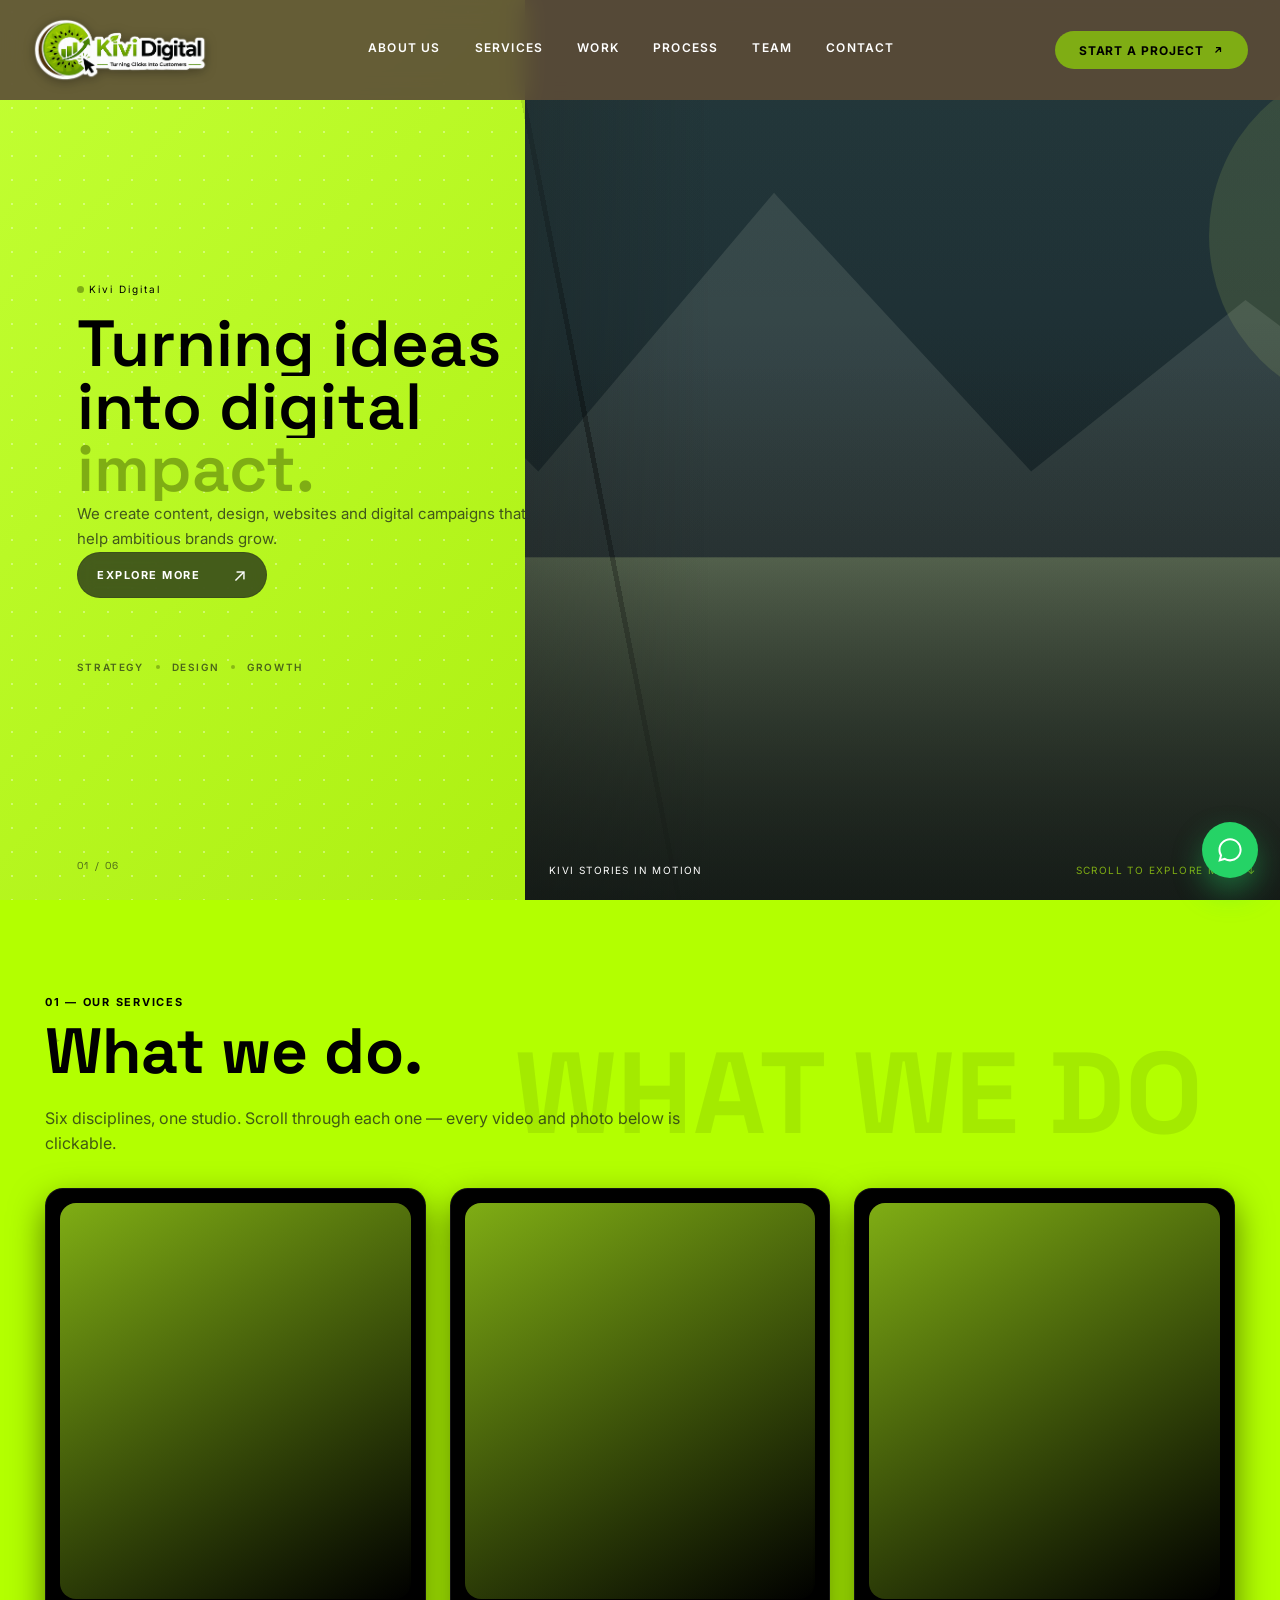
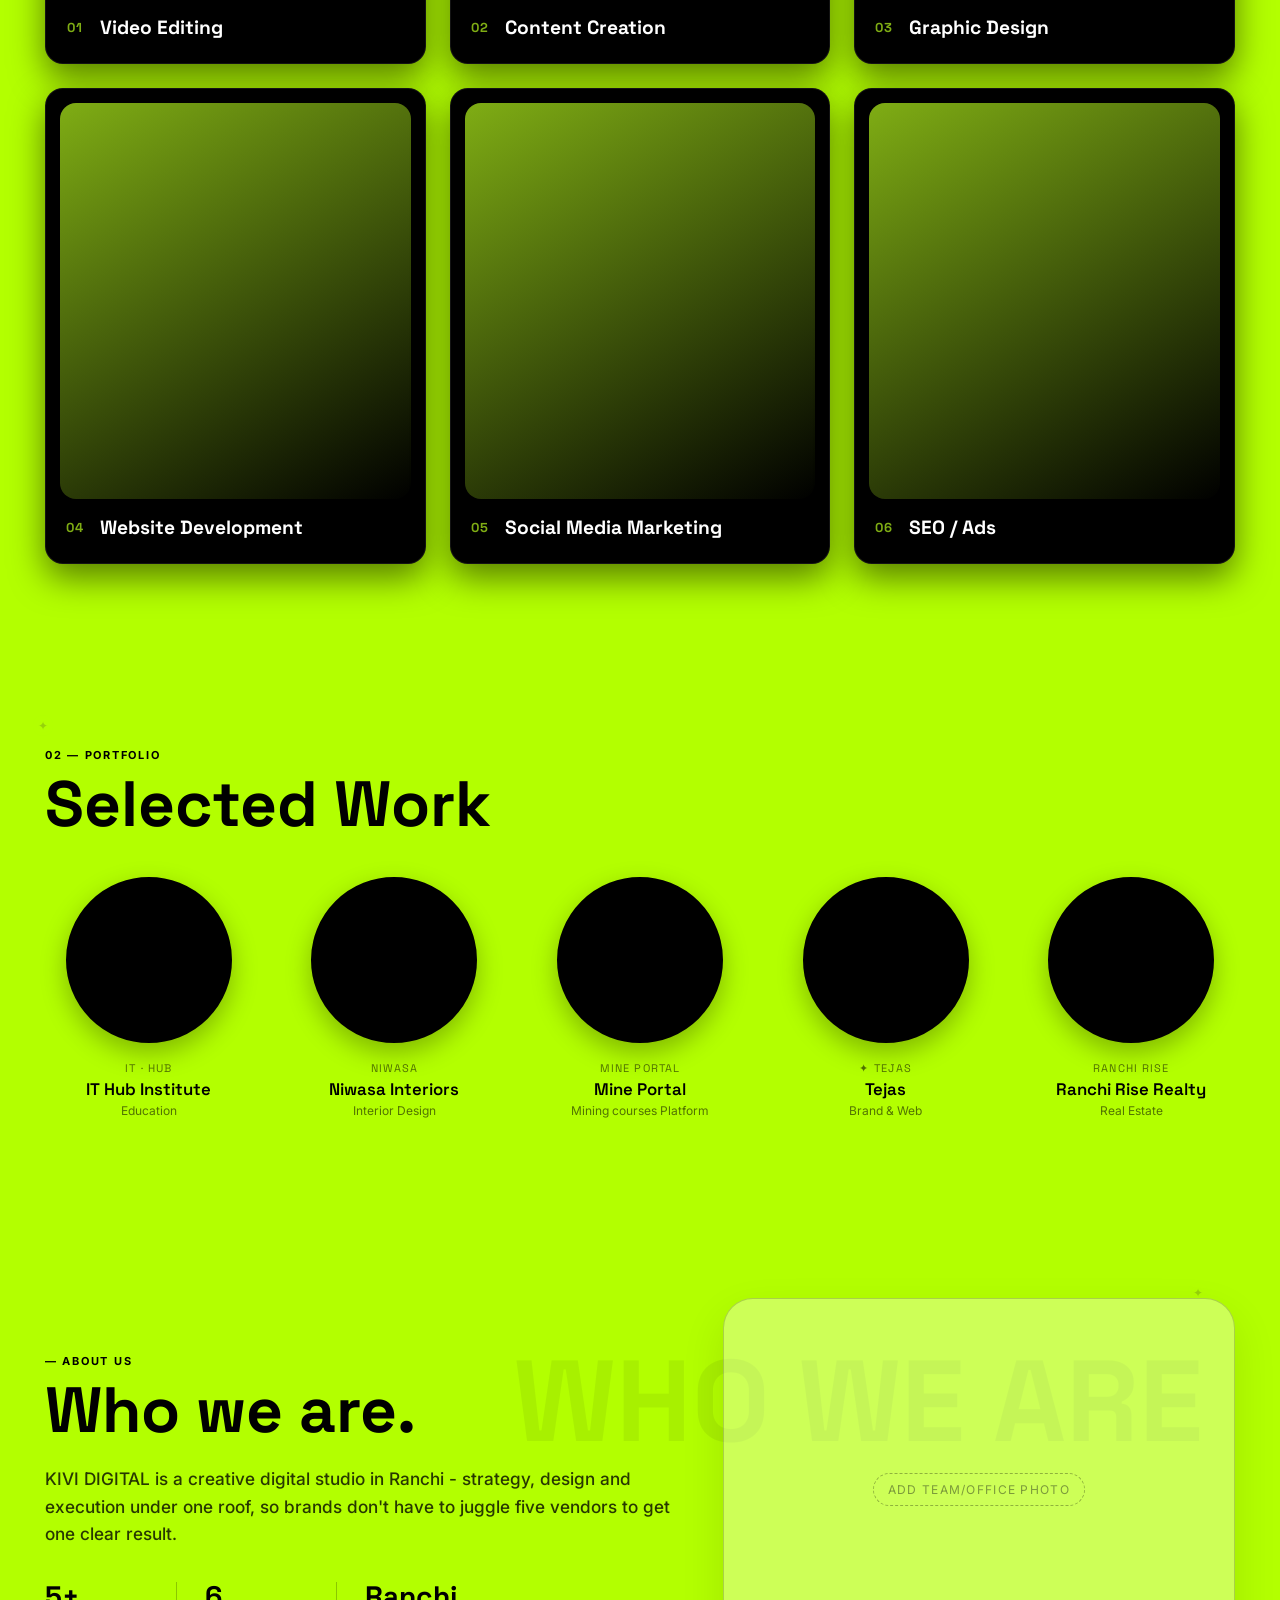
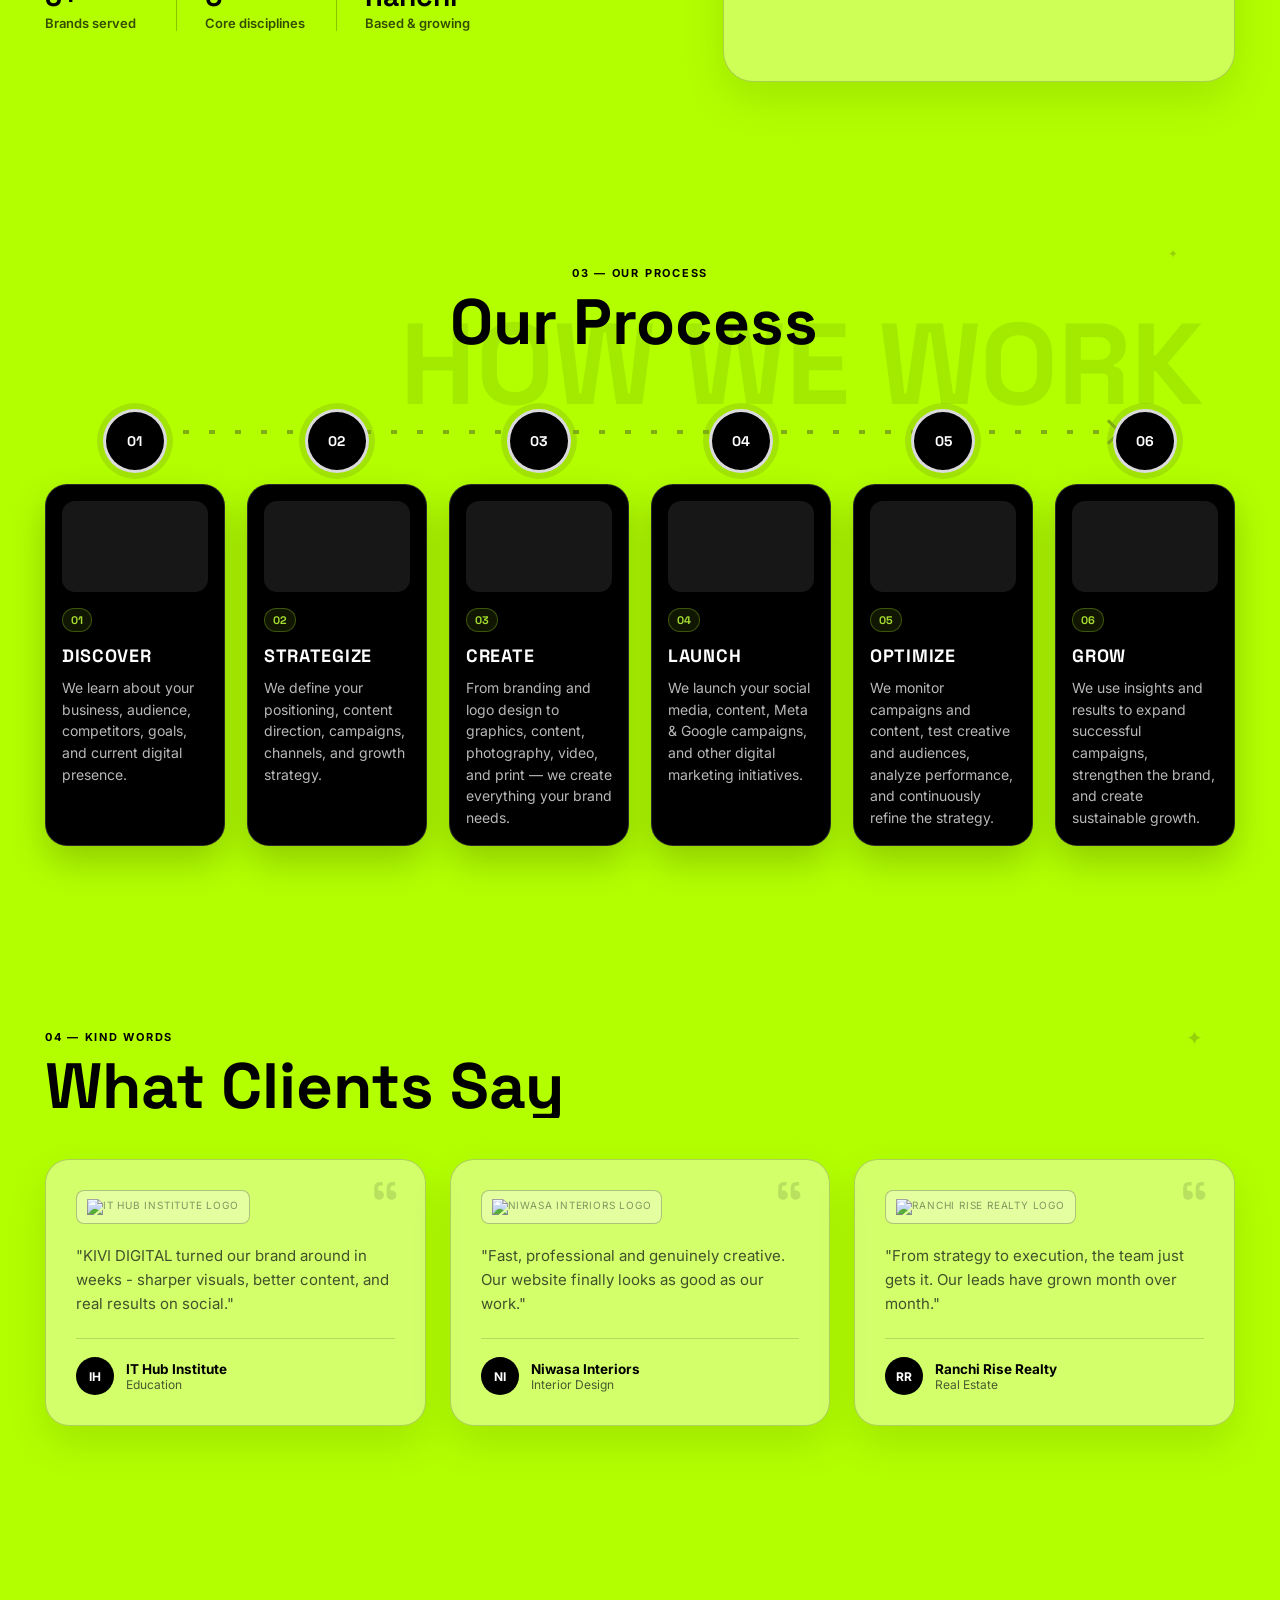
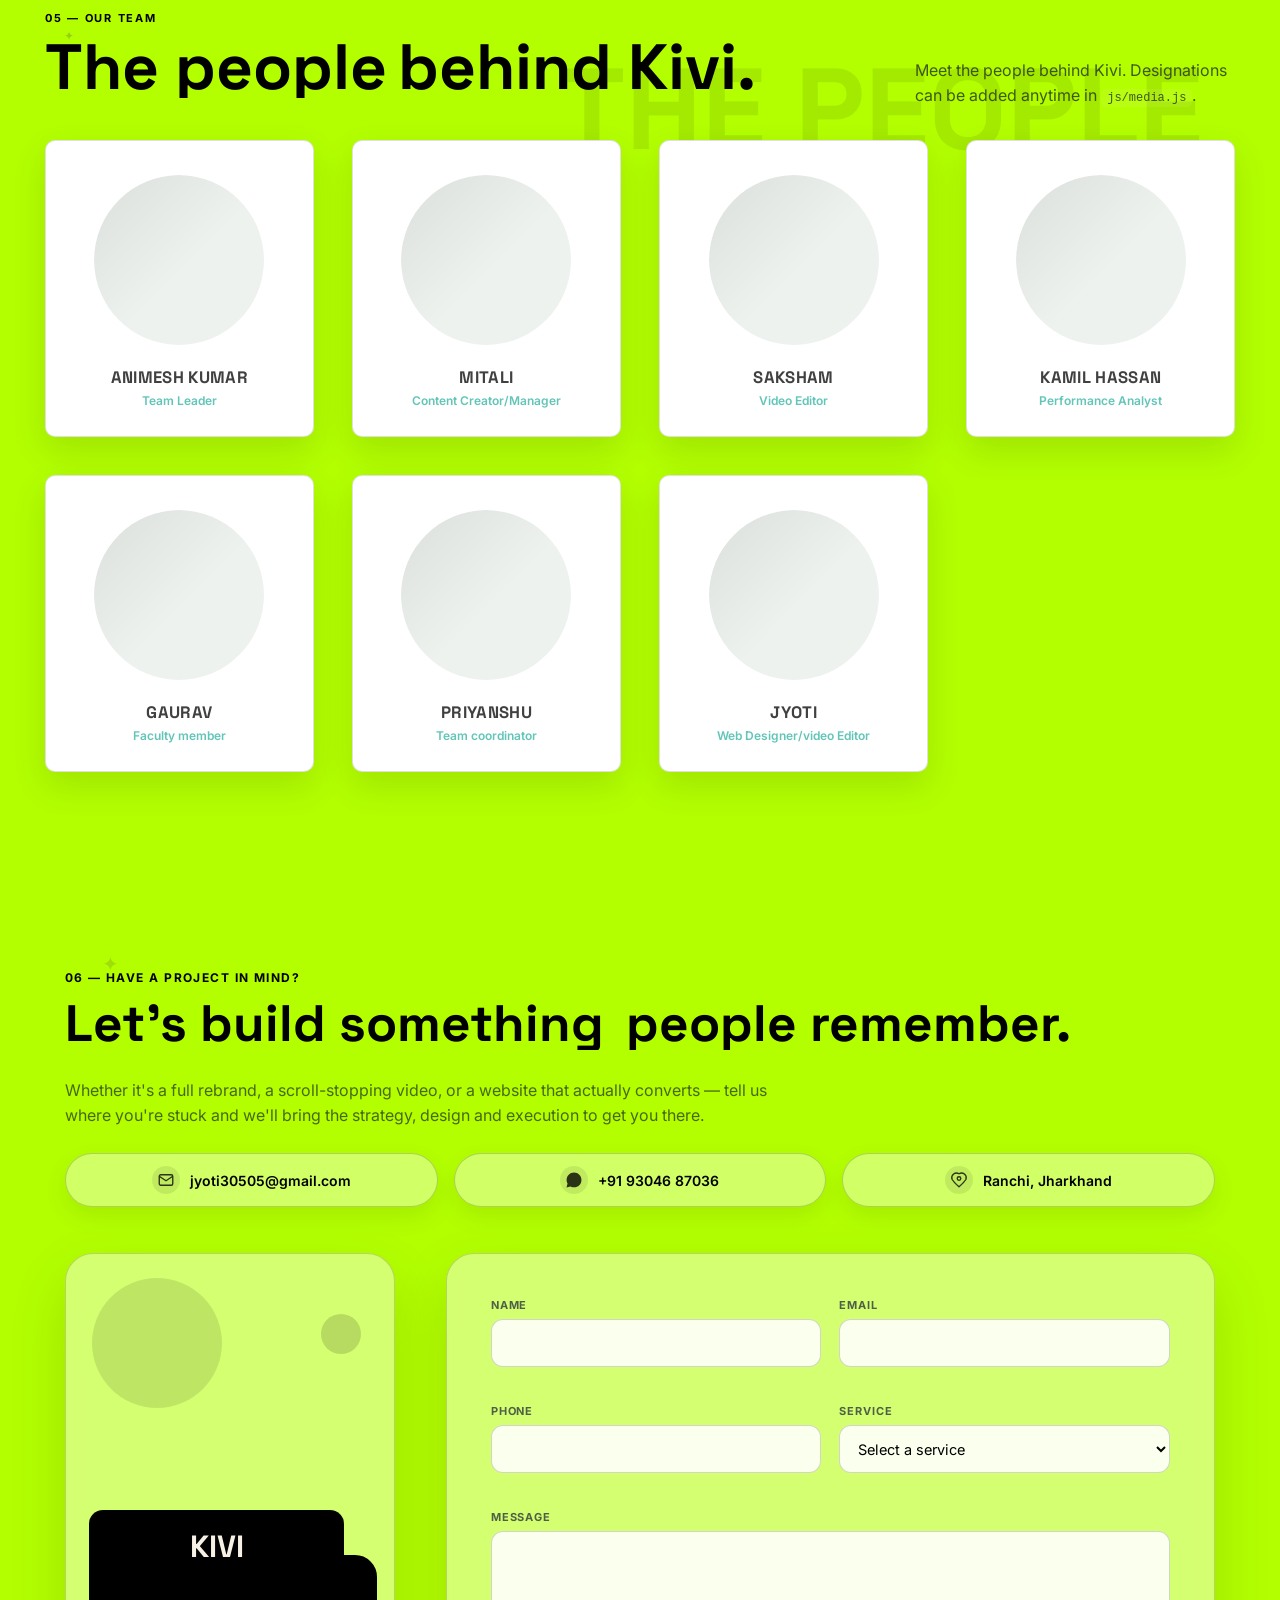
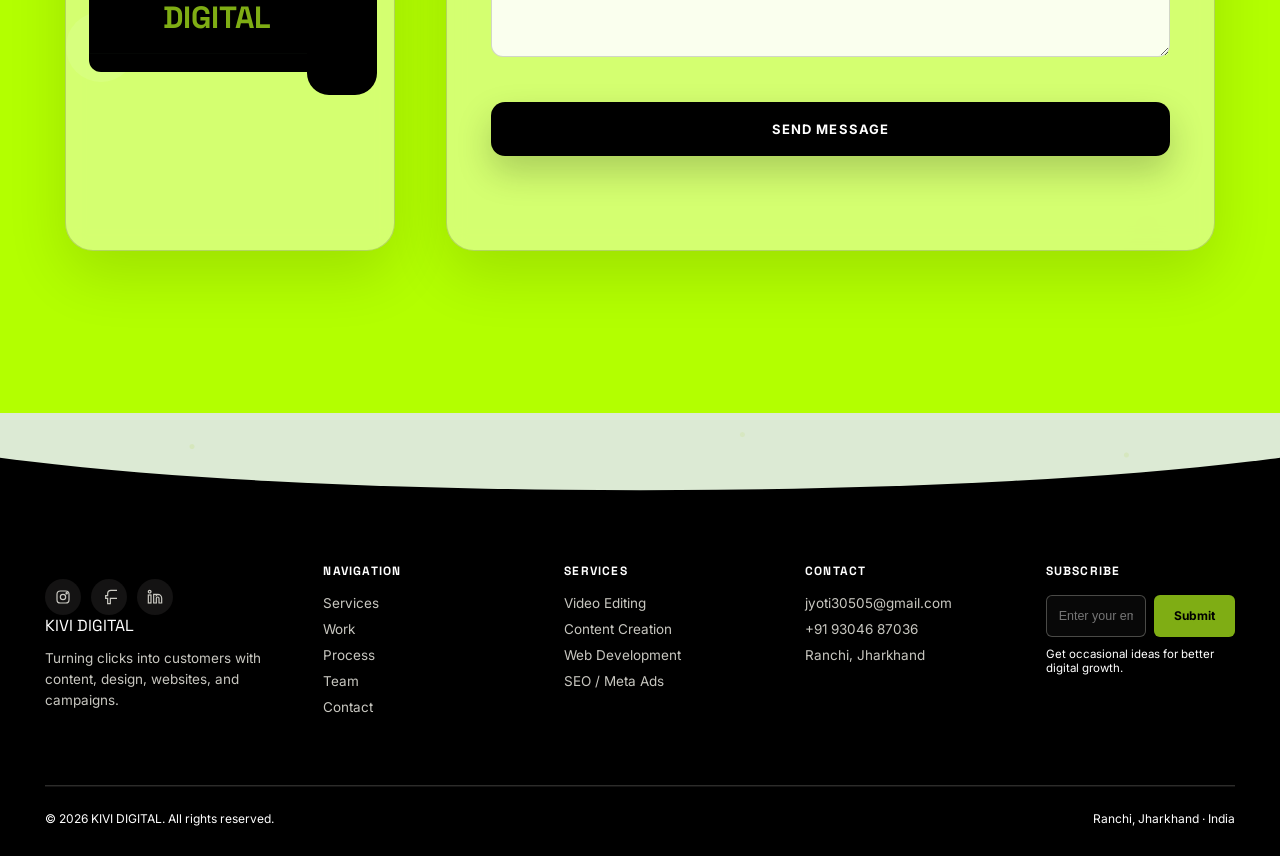
==== kivi-digital/index.html @ 0f716b1b "Refactor service section to use flip cards and update media sources - Updated service items to use a" ====
<!DOCTYPE html>
<html lang="en">
<head>
<meta charset="UTF-8" />
<meta name="viewport" content="width=device-width, initial-scale=1.0" />
<title>KIVI DIGITAL — Turning Ideas Into Digital Impact</title>
<meta name="description" content="KIVI DIGITAL is a premium creative digital agency in Ranchi offering video editing, content creation, graphic design, web development, social media marketing and SEO/Meta Ads." />

<link rel="preconnect" href="https://fonts.googleapis.com">
<link rel="preconnect" href="https://fonts.gstatic.com" crossorigin>
<link href="https://fonts.googleapis.com/css2?family=Space+Grotesk:wght@500;600;700&family=Inter:wght@400;500;600;700&display=swap" rel="stylesheet">

<link rel="stylesheet" href="css/style.css" />
</head>
<body>
<a href="#main" class="skip-link">Skip to content</a>

<!-- ===================== INTRO / LOADER ===================== -->
<div class="intro" data-intro aria-hidden="true">
  <div class="intro-stage">
    <img class="intro-mark" data-intro-mark src="images/kivi-logo.png" alt="KIVI DIGITAL" />
  </div>
  <span class="intro-tag" data-intro-tag>Turning Clicks Into Customers</span>
</div>

<!-- ===================== NAVBAR ===================== -->
<header class="navbar" data-navbar>
  <div class="wrap navbar-inner">
    <a href="#top" class="brand font-display">
      <img class="brand-mark" src="images/kivi-logo.png" alt="KIVI DIGITAL" />
    </a>

    <nav aria-label="Primary">
      <ul class="nav-links" data-nav-links>
        <li><a href="#about" data-nav-link><span class="hover-anim" data-text="ABOUT US"><span>ABOUT US</span></span></a></li>
        <li><a href="#services" data-nav-link><span class="hover-anim" data-text="SERVICES"><span>SERVICES</span></span></a></li>
        <li><a href="#work" data-nav-link><span class="hover-anim" data-text="WORK"><span>WORK</span></span></a></li>
        <li><a href="#process" data-nav-link><span class="hover-anim" data-text="PROCESS"><span>PROCESS</span></span></a></li>
        <li><a href="#team" data-nav-link><span class="hover-anim" data-text="TEAM"><span>TEAM</span></span></a></li>
        <li><a href="#contact" data-nav-link><span class="hover-anim" data-text="CONTACT"><span>CONTACT</span></span></a></li>
        <li class="nav-pill" data-nav-pill aria-hidden="true"></li>
      </ul>
    </nav>

    <div class="nav-right">
      <a href="#contact" class="btn-start">
        <span class="hover-anim" data-text="START A PROJECT"><span>START A PROJECT</span></span>
        <svg width="12" height="12" viewBox="0 0 24 24" fill="none" stroke="currentColor" stroke-width="2.5"><path d="M7 17L17 7M17 7H8M17 7V16"/></svg>
      </a>
      <button class="hamburger" data-hamburger aria-label="Open menu" aria-expanded="false" aria-controls="mobile-nav">
        <span></span><span></span><span></span>
      </button>
    </div>
  </div>
</header>

<!-- Mobile nav panel -->
<nav id="mobile-nav" class="mobile-nav" data-mobile-nav aria-label="Mobile">
  <a href="#about">About Us</a>
  <a href="#services">Services</a>
  <a href="#work">Work</a>
  <a href="#process">Process</a>
  <a href="#team">Team</a>
  <a href="#contact">Contact</a>
  <a href="#contact" class="btn-start"><span class="hover-anim" data-text="START A PROJECT ↗"><span>START A PROJECT ↗</span></span></a>
</nav>

<main id="main">

  <!-- ===================== HERO ===================== -->
  <section class="hero sec-hero" id="top">
    <div class="hero-noise" aria-hidden="true"></div>
    <div class="hero-wrap">
      <div class="hero-panel hero-panel--copy">
        <div class="hero-copy-inner">
          <div class="hero-eyebrow reveal"><span class="eyebrow-dot"></span> Kivi Digital</div>
          <h1 class="hero-title font-display" data-hero-title>
            <span class="reveal-mask"><span>Turning ideas</span></span>
            <span class="reveal-mask"><span>into digital</span></span>
            <span class="reveal-mask"><span class="accent">impact.</span></span>
          </h1>
          <div class="F">
            <p class="hero-intro reveal">We create content, design, websites and digital campaigns that help ambitious brands grow.</p>
            <a href="#services" class="hero-cta reveal">Explore more <span aria-hidden="true">↗</span></a>
          </div>
          <div class="hero-meta reveal">
            <span>Strategy</span><i></i><span>Design</span><i></i><span>Growth</span>
          </div>
        </div>
        <span class="hero-panel-index" aria-hidden="true">01 / 06</span>
      </div>

      <div class="hero-panel hero-panel--media">
        <div class="hero-media kv-clickable" data-media="hero-video" data-hero-media data-lightbox-trigger data-lightbox-type="video" data-lightbox-title="KIVI DIGITAL — Showreel">
          <video autoplay muted loop playsinline preload="auto" poster="" data-media="hero-poster" aria-label="Kivi Digital showreel">
            <source src="" type="video/mp4" />
          </video>
          <svg class="hero-fallback-art" viewBox="0 0 800 420" preserveAspectRatio="xMidYMid slice" role="img" aria-label="Kivi Digital showreel placeholder">
            <defs>
              <linearGradient id="sky" x1="0" y1="0" x2="0" y2="1"><stop offset="0%" stop-color="#263d42"/><stop offset="100%" stop-color="#111a20"/></linearGradient>
              <linearGradient id="water" x1="0" y1="0" x2="0" y2="1"><stop offset="0%" stop-color="#708267"/><stop offset="100%" stop-color="#202b25"/></linearGradient>
            </defs>
            <rect width="800" height="420" fill="url(#sky)"/>
            <circle cx="625" cy="110" r="82" fill="#c7e36b" opacity=".14"/>
            <polygon points="0,230 130,120 230,220 340,90 460,220 560,140 680,230 800,180 800,260 0,260" fill="#dce4d4" opacity=".12"/>
            <polygon points="0,260 800,260 800,420 0,420" fill="url(#water)"/>
          </svg>
          <div class="hero-media-shade" aria-hidden="true"></div>
          <span class="hero-media-tag">SHOWREEL / 01</span>
          <span class="kv-zoom-icon" aria-hidden="true"><svg width="16" height="16" viewBox="0 0 24 24" fill="none" stroke="currentColor" stroke-width="2"><path d="M15 3h6v6M9 21H3v-6M21 3l-7 7M3 21l7-7"/></svg></span>
        </div>
        <div class="hero-media-caption"><span>Kivi Stories in motion</span><span>Scroll to explore more ↓</span></div>
      </div>
    </div>
  </section>

  <!-- ===================== WHAT WE DO — six disciplines, step-by-step ===================== -->
  <section id="services" class="section sec-services">
    <span class="kv-star kv-star--sm" style="top:10%; left:4%;" aria-hidden="true">✦</span>
    <span class="kv-star kv-star--md" style="top:60%; right:5%; animation-delay:1.1s;" aria-hidden="true">✦</span>
    <div class="wrap">
      <span class="ghost-heading" aria-hidden="true">WHAT WE DO</span>
      <div class="section-head">
        <span class="eyebrow reveal">01 &mdash; Our Services</span>
        <h2 class="section-title font-display"><span class="reveal-mask"><span>What we do.</span></span></h2>
        <p class="section-sub reveal">Six disciplines, one studio. Scroll through each one — every video and photo below is clickable.</p>
      </div>

      <div class="wwd-list" data-wwd-list>

        <article class="wwd-item reveal" data-wwd-item style="--wwd-accent:#7fad14;">
          <div class="wwd-flip" data-wwd-flip>
            <div class="wwd-flip-inner">
              <div class="wwd-flip-front">
                <div class="wwd-media" data-media="service-video-editing">
                  <video muted loop playsinline preload="none" data-media="service-video-editing-video"><source src="" type="video/mp4" /></video>
                </div>
                <div class="wwd-flip-caption">
                  <span class="wwd-index">01</span>
                  <h3 class="wwd-title">Video Editing</h3>
                </div>
              </div>
              <div class="wwd-flip-back">
                <p class="wwd-copy">Cut, color, sound and rhythm — we turn raw footage into story-led edits that hold attention to the last frame.</p>
              </div>
            </div>
          </div>
        </article>

        <article class="wwd-item reveal" data-wwd-item style="--wwd-accent:#7fad14;">
          <div class="wwd-flip" data-wwd-flip>
            <div class="wwd-flip-inner">
              <div class="wwd-flip-front">
                <div class="wwd-media" data-media="service-content-creation">
                  <video muted loop playsinline preload="none" data-media="service-content-creation-video"><source src="" type="video/mp4" /></video>
                </div>
                <div class="wwd-flip-caption">
                  <span class="wwd-index">02</span>
                  <h3 class="wwd-title">Content Creation</h3>
                </div>
              </div>
              <div class="wwd-flip-back">
                <p class="wwd-copy">Shoot, build and publish - a steady stream of on-brand photo and video content that keeps you posting without repeating yourself.</p>
              </div>
            </div>
          </div>
        </article>

        <article class="wwd-item reveal" data-wwd-item style="--wwd-accent:#7fad14;">
          <div class="wwd-flip" data-wwd-flip>
            <div class="wwd-flip-inner">
              <div class="wwd-flip-front">
                <div class="wwd-media" data-media="service-graphic-design">
                  <video muted loop playsinline preload="none" data-media="service-graphic-design-video"><source src="" type="video/mp4" /></video>
                </div>
                <div class="wwd-flip-caption">
                  <span class="wwd-index">03</span>
                  <h3 class="wwd-title">Graphic Design</h3>
                </div>
              </div>
              <div class="wwd-flip-back">
                <p class="wwd-copy">Identity, layout and print - logos, social creatives and brand systems that stay consistent everywhere your business shows up.</p>
              </div>
            </div>
          </div>
        </article>

        <article class="wwd-item reveal" data-wwd-item style="--wwd-accent:#7fad14;">
          <div class="wwd-flip" data-wwd-flip>
            <div class="wwd-flip-inner">
              <div class="wwd-flip-front">
                <div class="wwd-media" data-media="service-web-development">
                  <video muted loop playsinline preload="none" data-media="service-web-development-video"><source src="" type="video/mp4" /></video>
                </div>
                <div class="wwd-flip-caption">
                  <span class="wwd-index">04</span>
                  <h3 class="wwd-title">Website Development</h3>
                </div>
              </div>
              <div class="wwd-flip-back">
                <p class="wwd-copy">Fast, responsive and built to convert - websites that load quickly, look right everywhere and turn visitors into enquiries.</p>
              </div>
            </div>
          </div>
        </article>

        <article class="wwd-item reveal" data-wwd-item style="--wwd-accent:#7fad14;">
          <div class="wwd-flip" data-wwd-flip>
            <div class="wwd-flip-inner">
              <div class="wwd-flip-front">
                <div class="wwd-media" data-media="service-social-media">
                  <video muted loop playsinline preload="none" data-media="service-social-media-video"><source src="" type="video/mp4" /></video>
                </div>
                <div class="wwd-flip-caption">
                  <span class="wwd-index">05</span>
                  <h3 class="wwd-title">Social Media Marketing</h3>
                </div>
              </div>
              <div class="wwd-flip-back">
                <p class="wwd-copy">Calendars, community and growth - a consistent posting rhythm and genuine engagement that builds an audience over time.</p>
              </div>
            </div>
          </div>
        </article>

        <article class="wwd-item reveal" data-wwd-item style="--wwd-accent:#7fad14;">
          <div class="wwd-flip" data-wwd-flip>
            <div class="wwd-flip-inner">
              <div class="wwd-flip-front">
                <div class="wwd-media" data-media="service-seo-ads">
                  <video muted loop playsinline preload="none" data-media="service-seo-ads-video"><source src="" type="video/mp4" /></video>
                </div>
                <div class="wwd-flip-caption">
                  <span class="wwd-index">06</span>
                  <h3 class="wwd-title">SEO / Ads</h3>
                </div>
              </div>
              <div class="wwd-flip-back">
                <p class="wwd-copy">Rankings, reach and ROI - search visibility and Meta & Google Ads working together so the right people actually find you.</p>
              </div>
            </div>
          </div>
        </article>

      </div>
    </div>
  </section>

  <!-- ===================== SELECTED WORK ===================== -->
  <section id="work" class="section sec-work">
    <span class="kv-star kv-star--sm" style="top:12%; left:3%;" aria-hidden="true">✦</span>
    <div class="wrap">
      <div class="work-head-row">
        <div>
          <span class="eyebrow reveal">02 &mdash; Portfolio</span>
          <h2 class="section-title font-display"><span class="reveal-mask"><span>Selected Work</span></span></h2>
        </div>
      </div>

      <div class="work-scroller" data-work-scroller>
        <article class="work-card">
          <button class="work-card-media kv-clickable" data-media="work-it-hub" data-lightbox-trigger data-lightbox-type="image" data-lightbox-title="IT Hub Institute"></button>
          <div class="work-card-foot">
            <span class="work-logo">IT · HUB</span>
            <span class="work-name font-display">IT Hub Institute</span>
            <span class="work-cat">Education</span>
          </div>
        </article>
        <article class="work-card">
          <button class="work-card-media kv-clickable" data-media="work-niwasa" data-lightbox-trigger data-lightbox-type="image" data-lightbox-title="Niwasa Interiors"></button>
          <div class="work-card-foot">
            <span class="work-logo">niwasa</span>
            <span class="work-name font-display">Niwasa Interiors</span>
            <span class="work-cat">Interior Design</span>
          </div>
        </article>
        <article class="work-card">
          <button class="work-card-media kv-clickable" data-media="work-mine-portal" data-lightbox-trigger data-lightbox-type="image" data-lightbox-title="Mine Portal"></button>
          <div class="work-card-foot">
            <span class="work-logo">MINE PORTAL</span>
            <span class="work-name font-display">Mine Portal</span>
            <span class="work-cat">Mining courses Platform</span>
          </div>
        </article>
        <article class="work-card">
          <button class="work-card-media kv-clickable" data-media="work-kivi" data-lightbox-trigger data-lightbox-type="image" data-lightbox-title="Kivi Digital"></button>
          <div class="work-card-foot">
            <span class="work-logo">✦ TEJAS</span>
            <span class="work-name font-display"> Tejas</span>
            <span class="work-cat">Brand & Web</span>
          </div>
        </article>
        <article class="work-card">
          <button class="work-card-media kv-clickable" data-media="work-ranchi-rise" data-lightbox-trigger data-lightbox-type="image" data-lightbox-title="Ranchi Rise Realty"></button>
          <div class="work-card-foot">
            <span class="work-logo">RANCHI RISE</span>
            <span class="work-name font-display">Ranchi Rise Realty</span>
            <span class="work-cat">Real Estate</span>
          </div>
        </article>
      </div>
    </div>
  </section>

  <!-- ===================== ABOUT ===================== -->
   <section id="about" class="section sec-about">
    <span class="kv-star kv-star--sm" style="top:14%; right:6%;" aria-hidden="true">✦</span>
    <div class="wrap">
      <span class="ghost-heading" aria-hidden="true">WHO WE ARE</span>
      <div class="about-grid">
        <div class="about-copy">
          <span class="eyebrow reveal">&mdash; About Us</span>
          <h2 class="section-title font-display"><span class="reveal-mask">Who we are.</span></h2>
          <p class="section-sub reveal">KIVI DIGITAL is a creative digital studio in Ranchi - strategy, design and execution under one roof, so brands don't have to juggle five vendors to get one clear result.</p>
          <div class="about-stats reveal">
            <div class="about-stat"><strong>5+</strong><span>Brands served</span></div>
            <div class="about-stat"><strong>6</strong><span>Core disciplines</span></div>
            <div class="about-stat"><strong>Ranchi</strong><span>Based &amp; growing</span></div>
          </div>
        </div>
        <div class="about-media reveal" data-media="about-photo">
          <span class="about-media-placeholder">Add team/office photo</span>
        </div>
      </div>
    </div>
   </section> 

  <!-- ===================== PROCESS ===================== -->
  <section id="process" class="section sec-process">
    <span class="kv-star kv-star--sm" style="top:10%; right:8%;" aria-hidden="true">✦</span>
    <div class="wrap">
      <span class="ghost-heading" aria-hidden="true">HOW WE WORK</span>
      <div class="section-head">
        <span class="eyebrow reveal">03 &mdash; Our Process</span>
        <h2 class="section-title font-display"><span class="reveal-mask"><span>Our Process</span></span></h2>
      </div>

      <div class="process-row">
        <div class="process-step reveal">
          <div class="process-media has-media kv-clickable" data-media="process-discover" data-lightbox-trigger data-lightbox-type="video" data-lightbox-title="Discover">
            <video muted loop playsinline preload="none" data-media="process-discover-video"><source src="" type="video/mp4" /></video>
          </div>
          <div class="process-index">01</div>
          <div class="process-title">DISCOVER</div>
          <p class="process-copy">We learn about your business, audience, competitors, goals, and current digital presence.</p>
        </div>

        <div class="process-step reveal">
          <div class="process-media has-media kv-clickable" data-media="process-strategize" data-lightbox-trigger data-lightbox-type="video" data-lightbox-title="Strategize">
            <video muted loop playsinline preload="none" data-media="process-strategize-video"><source src="" type="video/mp4" /></video>
          </div>
          <div class="process-index">02</div>
          <div class="process-title">STRATEGIZE</div>
          <p class="process-copy">We define your positioning, content direction, campaigns, channels, and growth strategy.</p>
        </div>

        <div class="process-step reveal">
          <div class="process-media has-media kv-clickable" data-media="process-create" data-lightbox-trigger data-lightbox-type="video" data-lightbox-title="Create">
            <video muted loop playsinline preload="none" data-media="process-create-video"><source src="" type="video/mp4" /></video>
          </div>
          <div class="process-index">03</div>
          <div class="process-title">CREATE</div>
          <p class="process-copy">From branding and logo design to graphics, content, photography, video, and print — we create everything your brand needs.</p>
        </div>

        <div class="process-step reveal">
          <div class="process-media has-media kv-clickable" data-media="process-launch" data-lightbox-trigger data-lightbox-type="video" data-lightbox-title="Launch">
            <video muted loop playsinline preload="none" data-media="process-launch-video"><source src="" type="video/mp4" /></video>
          </div>
          <div class="process-index">04</div>
          <div class="process-title">LAUNCH</div>
          <p class="process-copy">We launch your social media, content, Meta &amp; Google campaigns, and other digital marketing initiatives.</p>
        </div>

        <div class="process-step reveal">
          <div class="process-media has-media kv-clickable" data-media="process-optimize" data-lightbox-trigger data-lightbox-type="video" data-lightbox-title="Optimize">
            <video muted loop playsinline preload="none" data-media="process-optimize-video"><source src="" type="video/mp4" /></video>
          </div>
          <div class="process-index">05</div>
          <div class="process-title">OPTIMIZE</div>
          <p class="process-copy">We monitor campaigns and content, test creative and audiences, analyze performance, and continuously refine the strategy.</p>
        </div>

        <div class="process-step reveal">
          <div class="process-media has-media kv-clickable" data-media="process-grow" data-lightbox-trigger data-lightbox-type="video" data-lightbox-title="Grow">
            <video muted loop playsinline preload="none" data-media="process-grow-video"><source src="" type="video/mp4" /></video>
          </div>
          <div class="process-index">06</div>
          <div class="process-title">GROW</div>
          <p class="process-copy">We use insights and results to expand successful campaigns, strengthen the brand, and create sustainable growth.</p>
        </div>
      </div>
    </div>
  </section>

  <!-- ===================== TESTIMONIALS ===================== -->
  <section class="section sec-testimonials">
    <span class="kv-star kv-star--md"
          style="top:16%; right:6%;"
          aria-hidden="true">&#10022;</span>

    <div class="wrap">

      <div class="section-head">
        <span class="eyebrow reveal">04 &mdash; Kind Words</span>

        <h2 class="section-title font-display">
          <span class="reveal-mask">
            <span>What Clients Say</span>
          </span>
        </h2>
      </div>

      <div class="testimonial-grid">

        <!-- IT HUB -->
        <article class="testimonial-card reveal">

          <div class="testimonial-logo">
            <img
              data-media="testimonial-it-hub-logo"
              src=""
              alt="IT Hub Institute Logo"
            >
          </div>

          <p class="testimonial-quote">
            "KIVI DIGITAL turned our brand around in weeks - sharper visuals,
            better content, and real results on social."
          </p>

          <div class="testimonial-foot">
            <span class="testimonial-avatar" aria-hidden="true">IH</span>

            <div>
              <span class="testimonial-name">IT Hub Institute</span>
              <span class="testimonial-role">Education</span>
            </div>
          </div>

        </article>


        <!-- NIWASA -->
        <article class="testimonial-card reveal">

          <div class="testimonial-logo">
            <img
              data-media="testimonial-niwasa-logo"
              src=""
              alt="Niwasa Interiors Logo"
            >
          </div>

          <p class="testimonial-quote">
            "Fast, professional and genuinely creative. Our website finally
            looks as good as our work."
          </p>

          <div class="testimonial-foot">
            <span class="testimonial-avatar" aria-hidden="true">NI</span>

            <div>
              <span class="testimonial-name">Niwasa Interiors</span>
              <span class="testimonial-role">Interior Design</span>
            </div>
          </div>

        </article>


        <!-- RANCHI RISE -->
        <article class="testimonial-card reveal">

          <div class="testimonial-logo">
            <img
              data-media="testimonial-ranchi-rise-logo"
              src=""
              alt="Ranchi Rise Realty Logo"
            >
          </div>

          <p class="testimonial-quote">
            "From strategy to execution, the team just gets it. Our leads
            have grown month over month."
          </p>

          <div class="testimonial-foot">
            <span class="testimonial-avatar" aria-hidden="true">RR</span>

            <div>
              <span class="testimonial-name">Ranchi Rise Realty</span>
              <span class="testimonial-role">Real Estate</span>
            </div>
          </div>

        </article>

      </div>
    </div>
  </section>

  <!-- ===================== TEAM ===================== -->
  <section id="team" class="section sec-team">
    <span class="kv-star kv-star--sm" style="top:12%; left:5%;" aria-hidden="true">✦</span>
    <div class="wrap">
      <span class="ghost-heading" aria-hidden="true">THE PEOPLE</span>
      <div class="team-heading">
        <div>
          <span class="eyebrow reveal">05 &mdash; Our Team</span>
          <h2 class="section-title font-display"><span class="reveal-mask"><span>The people</span></span><span class="reveal-mask"><span class="accent">behind Kivi.</span></span></h2>
        </div>
        <p class="section-sub reveal">Meet the people behind Kivi. Designations can be added anytime in <code>js/media.js</code>.</p>
      </div>

      <div class="team-scroller" data-team-scroller>
        <article class="team-card reveal" data-team-card>
          <button class="team-photo kv-clickable" data-media="team-01" data-lightbox-trigger data-lightbox-type="image" data-lightbox-title="Animesh Kumar" aria-label="View Animesh Kumar photo">
            <span class="team-placeholder">Add photo</span>
          </button>
          <div class="team-meta"><strong>Animesh Kumar</strong><span>Add designation</span></div>
        </article>
        <article class="team-card reveal" data-team-card>
          <button class="team-photo kv-clickable" data-media="team-02" data-lightbox-trigger data-lightbox-type="image" data-lightbox-title="Mitali" aria-label="View Mitali photo">
            <span class="team-placeholder">Add photo</span>
          </button>
          <div class="team-meta"><strong>Mitali</strong><span>Add designation</span></div>
        </article>
        <article class="team-card reveal" data-team-card>
          <button class="team-photo kv-clickable" data-media="team-03" data-lightbox-trigger data-lightbox-type="image" data-lightbox-title="Saksham" aria-label="View Saksham photo">
            <span class="team-placeholder">Add photo</span>
          </button>
          <div class="team-meta"><strong>Saksham</strong><span>Add designation</span></div>
        </article>
        <article class="team-card reveal" data-team-card>
          <button class="team-photo kv-clickable" data-media="team-04" data-lightbox-trigger data-lightbox-type="image" data-lightbox-title="Kamil Hassan" aria-label="View Kamil Hassan photo">
            <span class="team-placeholder">Add photo</span>
          </button>
          <div class="team-meta"><strong>Kamil Hassan</strong><span>Add designation</span></div>
        </article>
        <article class="team-card reveal" data-team-card>
          <button class="team-photo kv-clickable" data-media="team-05" data-lightbox-trigger data-lightbox-type="image" data-lightbox-title="Gaurav" aria-label="View Gaurav photo">
            <span class="team-placeholder">Add photo</span>
          </button>
          <div class="team-meta"><strong>Gaurav</strong><span>Add designation</span></div>
        </article>
        <article class="team-card reveal" data-team-card>
          <button class="team-photo kv-clickable" data-media="team-06" data-lightbox-trigger data-lightbox-type="image" data-lightbox-title="Priyanshu" aria-label="View Priyanshu photo">
            <span class="team-placeholder">Add photo</span>
          </button>
          <div class="team-meta"><strong>Priyanshu</strong><span>Add designation</span></div>
        </article>
        <article class="team-card reveal" data-team-card>
          <button class="team-photo kv-clickable" data-media="team-07" data-lightbox-trigger data-lightbox-type="image" data-lightbox-title="Jyoti" aria-label="View Jyoti photo">
            <span class="team-placeholder">Add photo</span>
          </button>
          <div class="team-meta"><strong>Jyoti</strong><span>Add designation</span></div>
        </article>
      </div>
    </div>
  </section>

  <!-- ===================== CTA + CONTACT ===================== -->
  <section id="contact" class="section sec-contact">
    <span class="kv-star kv-star--md" style="top:8%; left:8%;" aria-hidden="true">✦</span>
    <span class="kv-star kv-star--sm" style="bottom:10%; right:10%; animation-delay:2s;" aria-hidden="true">✦</span>
    <div class="wrap">
      <div class="cta-card" data-cta>
        <div class="cta-text">
          <p class="cta-eyebrow reveal">06 &mdash; Have a project in mind?</p>
          <h2 class="cta-title font-display">
            <span class="reveal-mask"><span>Let's build something</span></span>
            <span class="reveal-mask"><span class="accent">people remember.</span></span>
          </h2>
          <p class="cta-sub reveal">Whether it's a full rebrand, a scroll-stopping video, or a website that actually converts — tell us where you're stuck and we'll bring the strategy, design and execution to get you there.</p>
        </div>
        <div class="contact-methods reveal">
          <a href="mailto:jyoti30505@gmail.com" class="contact-method">
            <span class="contact-info-icon"><svg width="18" height="18" viewBox="0 0 24 24" fill="none" stroke="currentColor" stroke-width="1.8"><rect x="3" y="5" width="18" height="14" rx="2"/><path d="M3 7l9 6 9-6"/></svg></span>
            <span>jyoti30505@gmail.com</span>
          </a>
          <a href="https://wa.me/919304687036" target="_blank" rel="noopener noreferrer" class="contact-method">
            <span class="contact-info-icon"><svg width="18" height="18" viewBox="0 0 24 24" fill="currentColor"><path d="M12.04 2C6.58 2 2.13 6.45 2.13 11.91c0 1.75.46 3.39 1.26 4.81L2 22l5.41-1.36a9.93 9.93 0 0 0 4.63 1.15h.01c5.46 0 9.9-4.45 9.9-9.9C21.95 6.45 17.5 2 12.04 2Z"/></svg></span>
            <span>+91 93046 87036</span>
          </a>
          <span class="contact-method">
            <span class="contact-info-icon"><svg width="18" height="18" viewBox="0 0 24 24" fill="none" stroke="currentColor" stroke-width="1.8"><path d="M12 21s-7-6.1-9.3-10A6.3 6.3 0 0 1 12 3.7 6.3 6.3 0 0 1 21.3 11c-2.3 3.9-9.3 10-9.3 10Z"/><circle cx="12" cy="10" r="2.4"/></svg></span>
            <span>Ranchi, Jharkhand</span>
          </span>
        </div>
      </div>

      <div class="contact-grid">
        <div class="contact-illustration reveal" aria-hidden="true">
          <span class="cta-deco d1"></span>
          <span class="cta-deco d2"></span>
          <span class="cta-deco d3"></span>
          <div class="cta-laptop">
            <div class="cta-laptop-screen">KIVI <span class="cta-accent">DIGITAL</span></div>
            <div class="cta-laptop-base"></div>
          </div>
          <div class="cta-phone"></div>
        </div>
        <div id="contact-form" class="contact-form-card reveal">
          <form data-contact-form novalidate>
            <div class="honeypot" aria-hidden="true">
              <label for="h-company_website">Leave this field empty</label>
              <input type="text" id="h-company_website" name="company_website" tabindex="-1" autocomplete="off" />
            </div>

            <div class="form-row">
              <div class="field">
                <label for="h-name">Name</label>
                <input type="text" id="h-name" name="name" required />
                <p class="field-error" role="alert"></p>
              </div>
              <div class="field">
                <label for="h-email">Email</label>
                <input type="email" id="h-email" name="email" required />
                <p class="field-error" role="alert"></p>
              </div>
            </div>

            <div class="form-row">
              <div class="field">
                <label for="h-phone">Phone</label>
                <input type="tel" id="h-phone" name="phone" required />
                <p class="field-error" role="alert"></p>
              </div>
              <div class="field">
                <label for="h-service">Service</label>
                <select id="h-service" name="service" required>
                  <option value="">Select a service</option>
                  <option>Video Editing</option>
                  <option>Content Creation</option>
                  <option>Graphic Design</option>
                  <option>Web Development</option>
                  <option>Social Media Marketing</option>
                  <option>SEO / Meta Ads</option>
                  <option>Other</option>
                </select>
                <p class="field-error" role="alert"></p>
              </div>
            </div>

            <div class="field">
              <label for="h-message">Message</label>
              <textarea id="h-message" name="message" required></textarea>
              <p class="field-error" role="alert"></p>
            </div>

            <button type="submit" class="btn-submit" data-submit-btn>
              <span class="hover-anim" data-text="SEND MESSAGE"><span>SEND MESSAGE</span></span>
            </button>
            <div class="form-status" data-form-status role="status" aria-live="polite"></div>
          </form>
        </div>
      </div>
    </div>
  </section>

</main>

<!-- ===================== FOOTER ===================== -->
<footer class="footer" id="footer">
  <div class="wrap">
    <div class="footer-main">
      <div class="footer-col footer-brand-col">
        <div class="footer-socials">
          <a href="https://www.instagram.com/thekividigital/" target="_blank" rel="noopener noreferrer" aria-label="Instagram" class="footer-social-link">
            <svg width="16" height="16" viewBox="0 0 24 24" fill="none" stroke="currentColor" stroke-width="1.8"><rect x="3" y="3" width="18" height="18" rx="5"/><circle cx="12" cy="12" r="4"/><circle cx="17.5" cy="6.5" r="1"/></svg>
          </a>
          <a href="https://www.facebook.com/thekividigital" target="_blank" rel="noopener noreferrer" aria-label="Facebook" class="footer-social-link">
            <svg width="16" height="16" viewBox="0 0 24 24" fill="none" stroke="currentColor" stroke-width="1.8"><path d="M18 2h-3a5 5 0 0 0-5 5v3H7v4h3v8h4v-8h311-4h-4V7a1 1 0 0 1 1-1h3z"/></svg>
          </a>
          <a href="https://www.youtube.com/@KiviDigital" target="_blank" rel="noopener noreferrer" aria-label="YouTube" class="footer-social-link">
            <svg width="16" height="16" viewBox="0 0 24 24" fill="none" stroke="currentColor" stroke-width="1.8"><path d="M16 8a6 6 0 0 1 6 6v7h-4v-7a2 2 0 0 0-4 0v7h-4V8h4v1.5A6 6 0 0 1 16 8Z"/><rect x="2" y="9" width="4" height="12"/><circle cx="4" cy="4" r="2"/></svg>
          </a>
        </div>
        <a href="#top" class="brand font-display">KIVI DIGITAL</a>
        <p>Turning clicks into customers with content, design, websites, and campaigns.</p>
      </div>
      <div class="footer-col">
        <h3>Navigation</h3>
        <ul>
          <li><a href="#services">Services</a></li>
          <li><a href="#work">Work</a></li>
          <li><a href="#process">Process</a></li>
          <li><a href="#team">Team</a></li>
          <li><a href="#contact">Contact</a></li>
        </ul>
      </div>
      <div class="footer-col">
        <h3>Services</h3>
        <ul>
          <li><a href="#services">Video Editing</a></li>
          <li><a href="#services">Content Creation</a></li>
          <li><a href="#services">Web Development</a></li>
          <li><a href="#services">SEO / Meta Ads</a></li>
        </ul>
      </div>
      <div class="footer-col">
        <h3>Contact</h3>
        <ul>
          <li><a href="mailto:jyoti30505@gmail.com">jyoti30505@gmail.com</a></li>
          <li><a href="https://wa.me/919304687036" target="_blank" rel="noopener noreferrer">+91 93046 87036</a></li>
          <li>Ranchi, Jharkhand</li>
        </ul>
      </div>
      <div class="footer-col">
        <h3>Subscribe</h3>
        <form class="footer-subscribe" onsubmit="return false;">
          <input type="email" placeholder="Enter your email" aria-label="Email for updates" />
          <button type="button">Submit</button>
        </form>
        <p class="footer-note">Get occasional ideas for better digital growth.</p>
      </div>
    </div>
    <div class="footer-bottom">
      <span>© 2026 KIVI DIGITAL. All rights reserved.</span>
      <span>Ranchi, Jharkhand · India</span>
    </div>
  </div>
</footer>

<!-- WhatsApp floating button -->
<a class="whatsapp-fab" href="https://wa.me/919304687036" target="_blank" rel="noopener noreferrer" aria-label="Chat with KIVI DIGITAL on WhatsApp">
  <svg viewBox="0 0 24 24" fill="#fff"><path d="M12.04 2C6.58 2 2.13 6.45 2.13 11.91c0 1.75.46 3.39 1.26 4.81L2 22l5.41-1.36a9.93 9.93 0 0 0 4.63 1.15h.01c5.46 0 9.9-4.45 9.9-9.9C21.95 6.45 17.5 2 12.04 2Zm0 18.03h-.01a8.2 8.2 0 0 1-4.18-1.15l-.3-.18-3.12.79.83-3.04-.2-.31a8.13 8.13 0 0 1-1.25-4.33c0-4.5 3.66-8.16 8.24-8.16 2.2 0 4.27.86 5.82 2.42a8.14 8.14 0 0 1 2.41 5.79c0 4.5-3.67 8.17-8.24 8.17Z"/></svg>
</a>

<!-- ===================== LIGHTBOX / MODAL ===================== -->
<div class="lightbox" data-lightbox aria-hidden="true">
  <div class="lightbox-backdrop" data-lightbox-close></div>
  <div class="lightbox-panel" role="dialog" aria-modal="true" aria-label="Media preview">
    <button class="lightbox-close" data-lightbox-close aria-label="Close">
      <svg width="16" height="16" viewBox="0 0 24 24" fill="none" stroke="currentColor" stroke-width="2.4"><path d="M6 6l12 12M18 6L6 18"/></svg>
    </button>
    <div class="lightbox-media" data-lightbox-media></div>
    <div class="lightbox-info" data-lightbox-info></div>
  </div>
</div>

<!--
  CONTACT_ENDPOINT: point this to your form backend (see README.md) to enable
  email + Google Sheet delivery from the on-page contact form below.
  Example: window.CONTACT_ENDPOINT = "https://script.google.com/macros/s/XXXX/exec";
-->
<script>window.CONTACT_ENDPOINT = ""; // Paste your deployed Google Apps Script Web App URL here.</script>

<script src="https://cdnjs.cloudflare.com/ajax/libs/gsap/3.12.5/gsap.min.js"></script>
<script src="https://cdnjs.cloudflare.com/ajax/libs/gsap/3.12.5/ScrollTrigger.min.js"></script>
<script src="js/media.js"></script>
<script src="js/main.js"></script>
</body>
</html>
---- kivi-digital/css/style.css ----
:root {
  /* =========================================================
     EDITABLE COLOR SYSTEM — change these values only
     ========================================================= */
  --sage-deep: #000000;
  --sage-primary: #000000;
  --sage: #000000;
  --sage-light: #7fad14;
  --sage-soft: #b3ff00;
  --sage-pale: #eafce0;
  --sage-background: var(--sage);
  --cream-text: #ffffff;
  --soft-cream-text: #f4f4f4;
  --dark-text: #000000;
  --contact-bg-tint: #eaf4d8;

  --navy-1: var(--sage-deep);
  --navy-2: var(--sage);
  --navy-3: #000000;
  --ink: var(--cream-text);
  --ink-soft: var(--soft-cream-text);
  --muted: var(--soft-cream-text);
  --paper: var(--cream-text);
  --white: #ffffff;
  --lime: #7fad14;

  --font-display: "Space Grotesk", "Helvetica Neue", sans-serif;
  --font-body: "Inter", sans-serif;
  --ease: cubic-bezier(.16,1,.3,1);
  --ease-soft: cubic-bezier(.23,1,.32,1);
  --container: 1480px;
  --radius-lg: 30px;
  --radius-md: 18px;
  --radius-sm: 10px;
  --shadow-soft: 0 24px 60px rgba(24,32,24,.18);
}

* { box-sizing: border-box; }
html { scroll-behavior: smooth; }
body {
  margin: 0;
  background-color: #b3ff00;
  background-image:
    radial-gradient(circle, rgba(255,255,255,.35) 1.15px, transparent 1.35px),
    linear-gradient(135deg, #c2ff33 0%, #a3e800 100%);
  background-size: 24px 24px, cover;
  background-attachment: fixed;
  color: var(--cream-text);
  font-family: var(--font-body);
  -webkit-font-smoothing: antialiased;
  overflow-x: hidden;
}
img, video { max-width: 100%; display: block; }
a { color: inherit; text-decoration: none; }
button { font: inherit; border: 0; background: transparent; cursor: pointer; color: inherit; }
h1, h2, h3, h4, p, ul { margin: 0; padding: 0; list-style: none; }
.font-display { font-family: var(--font-display); }
.wrap { max-width: var(--container); margin: 0 auto; padding: 0 4vw; position: relative; }
.skip-link { position: absolute; left: -999px; top: 0; background: #fff; color: #000; padding: 10px 16px; z-index: 999; }
.skip-link:focus { left: 12px; top: 12px; }
:focus-visible { outline: 3px solid var(--accent, var(--lime)); outline-offset: 3px; }
.accent { color: var(--accent, var(--lime)); }

@media (prefers-reduced-motion: reduce) {
  html { scroll-behavior: auto; }
  *, *::before, *::after { animation-duration: .01ms !important; animation-iteration-count: 1 !important; transition-duration: .01ms !important; }
}

/* =========================================================
   GREEN SPARKLE / STAR MOTIF — reused across every section
   ========================================================= */
.kv-star {
  position: absolute; color: var(--lime); pointer-events: none;
  opacity: .55; z-index: 0; line-height: 1;
  animation: kv-star-float 7s ease-in-out infinite, kv-star-pulse 3.4s ease-in-out infinite;
  filter: drop-shadow(0 0 6px rgba(199,227,107,.35));
}
.kv-star svg { display: block; width: 1em; height: 1em; }
.kv-star--sm { font-size: 12px; }
.kv-star--md { font-size: 20px; }
.kv-star--lg { font-size: 30px; }
@keyframes kv-star-float { 0%,100% { transform: translateY(0) rotate(0deg); } 50% { transform: translateY(-14px) rotate(14deg); } }
@keyframes kv-star-pulse { 0%,100% { opacity: .3; } 50% { opacity: .75; } }

/* A very small number of streaking "meteor" particles — used sparingly */
.kv-meteor {
  position: absolute; width: 90px; height: 1.5px; z-index: 0; pointer-events: none;
  background: linear-gradient(90deg, var(--lime), transparent);
  border-radius: 4px; opacity: 0; transform: rotate(-32deg);
  animation: kv-meteor-fall 6.5s ease-in infinite;
  filter: drop-shadow(0 0 4px rgba(199,227,107,.5));
}
@keyframes kv-meteor-fall {
  0% { opacity: 0; transform: translate(0,0) rotate(-32deg); }
  6% { opacity: .8; }
  22% { opacity: 0; transform: translate(120px, 90px) rotate(-32deg); }
  100% { opacity: 0; transform: translate(120px, 90px) rotate(-32deg); }
}
@media (prefers-reduced-motion: reduce) {
  .kv-meteor { display: none; }
}

/* =========================================================
   INTRO / LOADER
   ========================================================= */
.intro {
  position: fixed; inset: 0; z-index: 999;
  display: flex; flex-direction: column; align-items: center; justify-content: center;
  gap: 22px;
  background: radial-gradient(circle at 50% 42%, var(--sage) 0%, var(--sage-deep) 58%, #3f4e3b 100%);
  color: var(--cream-text);
}
.intro-stage { display: flex; align-items: center; justify-content: center; gap: 14px; }
.intro-mark {
  width: min(62vw, 360px); height: auto; object-fit: contain;
  opacity: 0; transform: scale(.7);
  filter: drop-shadow(0 18px 44px rgba(3,8,20,.55));
}
.intro-tag {
  font-size: 11px; letter-spacing: .28em; text-transform: uppercase; color: rgba(244,243,234,.72);
  opacity: 0;
}
body.intro-locked { overflow: hidden; height: 100vh; }
body.lightbox-locked { overflow: hidden; }

/* =========================================================
   NAVBAR
   ========================================================= */
.navbar {
  position: fixed; top: 0; left: 0; right: 0; z-index: 60;
  padding: 18px 0; color: var(--cream-text);
  background: rgba(89,107,80,0);
  transition: background 280ms var(--ease), box-shadow 280ms var(--ease), padding 280ms var(--ease);
}
.navbar.is-scrolled {
  padding: 12px 0;
  background: rgba(0,0,0,.92);
  backdrop-filter: blur(16px);
  box-shadow: 0 10px 30px rgba(24,32,24,.16);
  border-bottom: 1px solid rgba(244,243,234,.14);
}
.navbar-inner { display: flex; align-items: center; justify-content: space-between; }
.brand { 
  display: flex; align-items: center; gap: 10px;
  transition: transform 220ms var(--ease); 
}
.brand:hover { transform: scale(1.03); }
.brand-mark {
  height: 64px; 
  width: auto; 
  object-fit: contain; 
  display: block;
  filter: drop-shadow(0 2px 6px rgba(0,0,0,.35));
}
.nav-links { display: flex; align-items: center; gap: 34px; position: relative; }
.nav-links a { font-size: 12px; letter-spacing: .1em; text-transform: uppercase; font-weight: 600; position: relative; z-index: 1; }
.nav-pill {
  position: absolute;
  top: 4px;
  left: 0;
  height: calc(100% - 8px);
  width: 0;
  border-radius: 100px;
  background: rgba(179,255,0,.24);
  border: 1px solid rgba(179,255,0,.5);
  pointer-events: none;
  opacity: 0;
  z-index: 0;
}
.nav-pill.is-active { opacity: 1; }
@media (prefers-reduced-motion: reduce) {
  .nav-pill { transition: none; }
}
.hover-anim { position: relative; display: inline-block; overflow: hidden; height: 1.1em; vertical-align: top; }
.hover-anim span { display: block; transition: transform 380ms var(--ease); }
.hover-anim::after {
  content: attr(data-text); position: absolute; left: 0; top: 100%;
  transition: transform 380ms var(--ease); color: var(--accent, var(--lime));
}
.hover-anim:hover span, a:hover .hover-anim span, button:hover .hover-anim span { transform: translateY(-100%); }
.hover-anim:hover::after, a:hover .hover-anim::after, button:hover .hover-anim::after { transform: translateY(-100%); }
.nav-right { display: flex; align-items: center; gap: 18px; }
.btn-start {
  display: inline-flex; align-items: center; gap: 8px;
  padding: 12px 24px; border-radius: 333px;
  background: var(--lime);
  color: var(--dark-text);
  font-size: 12px; font-weight: 700; letter-spacing: .08em; text-transform: uppercase;
  transition: transform 200ms var(--ease), background 200ms var(--ease);
}
.btn-start:hover {
  transform: translateY(-2px);
  background: #6f9812;
}
.hamburger { display: none; flex-direction: column; gap: 5px; padding: 6px; }
.hamburger span { width: 20px; height: 2px; background: currentColor; transition: transform 220ms var(--ease), opacity 220ms var(--ease); }
.mobile-nav {
  position: fixed; top: 0; right: 0; bottom: 0; width: min(78vw, 320px); z-index: 70;
  background: var(--sage-deep); color: var(--cream-text);
  display: flex; flex-direction: column; gap: 4px; padding: 90px 30px 30px;
  transform: translateX(100%); transition: transform 340ms var(--ease);
}
.mobile-nav.is-open { transform: translateX(0); }
.mobile-nav a { padding: 14px 0; font-size: 20px; font-family: var(--font-display); border-bottom: 1px solid rgba(246,241,228,.14); }
.mobile-nav .btn-start { margin-top: 18px; justify-content: center; background: var(--lime); color: var(--navy-3); }

/* =========================================================
   SHARED SECTION UTILITIES
   ========================================================= */
.section {
  position: relative; padding: 88px 0; overflow: hidden;
  background: transparent; color: var(--cream-text);
}
.sec-services { background: transparent; }
.sec-journey { background: transparent; }
.sec-work { background: transparent; }
.sec-testimonials { background: transparent; }
.sec-process { background: transparent; }
.sec-team { background: transparent; }

.section-head { max-width: 760px; margin-bottom: 40px; position: relative; z-index: 1; }
.eyebrow {
  display: inline-flex; align-items: center; gap: 8px;
  font-size: 11px; font-weight: 700; letter-spacing: .16em; text-transform: uppercase;
  color: var(--sage-pale);
}
.eyebrow-dot { width: 7px; height: 7px; border-radius: 50%; background: var(--lime); display: inline-block; }
.section-title { font-size: clamp(2.4rem, 5vw, 4.6rem); line-height: .98; letter-spacing: 0; font-weight: 700; margin-top: 16px; color: var(--cream-text); }
.section-title .reveal-mask { display: block; }
.section-sub { max-width: 460px; margin-top: 22px; font-size: 16px; line-height: 1.55; color: var(--soft-cream-text); }
.ghost-heading {
  position: absolute; top: 30px; right: 6vw; z-index: 0;
  font-family: var(--font-display); font-weight: 700; font-size: clamp(3rem, 9vw, 8rem);
  letter-spacing: 0; color: var(--cream-text); opacity: .1; pointer-events: none; white-space: nowrap;
}
.reveal-mask { overflow: hidden; }
.reveal-mask span { display: inline-block; transform: translateY(110%); }
.reveal { opacity: 0; transform: translateY(18px); }
.text-link { display: inline-flex; align-items: center; gap: 10px; font-weight: 600; font-size: 14px; padding-bottom: 4px; border-bottom: 1px solid rgba(244,243,234,.48); color: var(--cream-text); }
.text-link .arrow { transition: transform 220ms var(--ease); }
.text-link:hover .arrow { transform: translateX(5px); }
.text-link:hover { color: var(--sage-pale); border-color: var(--sage-pale); }

/* Generic clickable-media affordance used across the site */
/* Generic clickable-media affordance used across the site */
.kv-clickable { cursor: zoom-in; position: relative; }
.kv-clickable::after {
  content: ""; position: absolute; inset: 0; opacity: 0; pointer-events: none;
  background: radial-gradient(circle at 50% 50%, rgba(0,0,0,.18), transparent 60%);
  transition: opacity 200ms ease;
}
.kv-clickable:hover::after { opacity: 1; }
.kv-zoom-icon {
  position: absolute; right: 14px; top: 14px; width: 34px; height: 34px; border-radius: 50%;
  background: rgba(8,19,38,.6); color: #fff; display: grid; place-items: center;
  opacity: 0; transform: translateY(-4px); transition: opacity 200ms ease, transform 200ms ease;
  pointer-events: none; z-index: 2; backdrop-filter: blur(4px);
}
.kv-clickable:hover .kv-zoom-icon, .kv-clickable:focus-visible .kv-zoom-icon { opacity: 1; transform: translateY(0); }


/* =========================================================
   HERO — split-screen editorial composition
   ========================================================= */
.sec-hero {
  min-height: 100svh; height: min(900px, 100svh); padding: 0;
  background: transparent; color: var(--dark-text); overflow: hidden;
}
.hero-noise {
  z-index: 3; opacity: .05;
  background-image: radial-gradient(rgba(244,243,234,.7) .55px, transparent .55px);
  background-size: 7px 7px; mix-blend-mode: soft-light;
}
.hero-wrap { position: relative; z-index: 1; display: grid; grid-template-columns: minmax(0,.49fr) minmax(0,.51fr); width: 100%; height: 100%; }
.hero-panel { min-width: 0; position: relative; }
.hero-panel--copy {
  display: flex; align-items: center;
  padding: clamp(116px,12vh,150px) clamp(28px,6vw,96px) 60px;
  background: transparent;
  color: var(--cream-text); isolation: isolate;
}
.hero-panel--copy::after { content: ""; position: absolute; inset: 18px 18px 18px auto; width: 1px; background: linear-gradient(180deg, transparent, rgba(244,243,234,.32), transparent); opacity: .45; }
.hero-copy-inner { width: min(100%,560px); }
.hero-logo { justify-content: flex-start; margin: 0 0 38px; opacity: 0; transform: translateY(14px); }
.hero-logo-img { width: min(100%,350px); height: auto; max-height: 112px; object-fit: contain; object-position: left center; filter: drop-shadow(0 12px 24px rgba(24,32,24,.16)); }
.hero-eyebrow { justify-content: flex-start; font-size: 10px; letter-spacing: .2em; color: rgba(244,243,234,.76); }
.hero-eyebrow .eyebrow-dot { background: var(--lime); }
.hero-title { max-width: 560px; margin: 18px 0 0; text-align: left; text-transform: none; font-size: clamp(3.15rem,5.1vw,6.2rem); line-height: .96; letter-spacing: 0; font-weight: 600; }
.hero-title .reveal-mask { display: block; }
.hero-title .reveal-mask + .reveal-mask { margin-left: 0; }
.hero-title .accent { color: var(--lime); }
.hero-bottom { align-items: flex-start; justify-content: flex-start; gap: 24px; margin-top: 0px; text-align: left; }
.hero-intro { max-width: 390px; margin: 0; font-size: 15px; line-height: 1.7; color: rgba(244,243,234,.76); }
.hero-cta { display: inline-flex; align-items: center; justify-content: space-between; gap: 24px; min-width: 190px; padding: 13px 17px 13px 19px; border: 1px solid rgba(244,243,234,.42); border-radius: 100px; background: rgba(244,243,234,.09); color: var(--cream-text); font-size: 11px; font-weight: 700; letter-spacing: .14em; text-transform: uppercase; backdrop-filter: blur(8px); transition: background 220ms var(--ease), border-color 220ms var(--ease), transform 220ms var(--ease); }
.hero-cta span { font-size: 18px; line-height: 1; font-weight: 400; }
.hero-cta:hover { transform: translateY(-3px); background: rgba(244,243,234,.18); border-color: rgba(244,243,234,.76); }
.hero-meta { display: flex; align-items: center; gap: 12px; margin-top: clamp(34px,7vh,72px); color: rgba(244,243,234,.54); font-size: 10px; font-weight: 600; letter-spacing: .16em; text-transform: uppercase; }
.hero-meta i { width: 4px; height: 4px; border-radius: 50%; background: var(--lime); opacity: .85; }
.hero-panel-index { position: absolute; left: clamp(28px,6vw,96px); bottom: 28px; color: rgba(244,243,234,.5); font-family: var(--font-display); font-size: 10px; letter-spacing: .16em; }
.hero-panel--media { background: #000000; }
.hero-media { position: absolute; inset: 0; height: 100%; margin: 0; border-radius: 0; background: linear-gradient(140deg,#2C4140,#15201F); box-shadow: none; }
.hero-media::before { content: ""; position: absolute; inset: 0; z-index: 1; background: linear-gradient(90deg,rgba(23,26,22,.2),transparent 25%),linear-gradient(180deg,rgba(23,26,22,.12),transparent 35%,rgba(23,26,22,.42)); pointer-events: none; }
.hero-media video, .hero-fallback-art { width: 100%; height: 100%; object-fit: cover; }
.hero-media video { position: absolute; inset: 0; opacity: 0; transition: opacity 800ms var(--ease); }
.hero-media.has-media video { opacity: 1; }
.hero-media.has-media .hero-fallback-art { display: none; }
.hero-media-shade { position: absolute; inset: 0; z-index: 1; background: linear-gradient(180deg,transparent 40%,rgba(13,18,17,.45)); pointer-events: none; }
.hero-showreel-control { position: absolute; z-index: 2; left: 50%; top: 50%; display: flex; flex-direction: column; align-items: center; gap: 12px; transform: translate(-50%,-50%); color: var(--cream-text); font-size: 11px; letter-spacing: .12em; text-transform: uppercase; white-space: nowrap; }
.hero-play { display: grid; place-items: center; width: 68px; height: 68px; border: 1px solid rgba(244,243,234,.72); border-radius: 50%; background: rgba(23,26,22,.16); backdrop-filter: blur(5px); }
.hero-play svg { margin-left: 3px; }
.hero-media-tag { z-index: 2; right: 22px; bottom: 54px; background: rgba(244,243,234,.88); color: var(--dark-text); font-size: 10px; }
.hero-media-caption { position: absolute; z-index: 2; left: 24px; right: 24px; bottom: 24px; display: flex; justify-content: space-between; gap: 16px; color: rgba(244,243,234,.76); font-size: 10px; letter-spacing: .14em; text-transform: uppercase; }
.hero-media-caption span:last-child { color: var(--lime); }
.scroll-cue, .hero-float, .sec-hero > .kv-star, .sec-hero > .kv-meteor { display: none; }
.ticker { background: rgba(24,32,24,.38); color: var(--cream-text); border-color: rgba(244,243,234,.14); backdrop-filter: blur(10px); }
.ticker-track b { color: var(--lime); }

/* =========================================================
   WHAT WE DO — step-by-step disciplines (Rule 5–9)
   ========================================================= */
.sec-services { --accent: var(--sage-pale); }
.wwd-list { position: relative; display: flex; flex-direction: column; gap: 58px; z-index: 1; }
.wwd-item {
  display: grid; grid-template-columns: .55fr 1.45fr; gap: 2.2vw; align-items: stretch;
  padding-top: 20px; border-top: 1px solid rgba(246,241,228,.12);
}
.wwd-item:first-child { border-top: 1px solid rgba(246,241,228,.12); }
.wwd-head { display: flex; align-items: baseline; gap: 16px; }
.wwd-index { font-family: var(--font-display); font-size: 13px; font-weight: 700; color: var(--wwd-accent, var(--lime)); letter-spacing: .08em; }
.wwd-title { font-family: var(--font-display); font-size: clamp(1.6rem, 3vw, 2.4rem); font-weight: 700; letter-spacing: 0; }
.wwd-copy { margin-top: 10px; font-size: 15px; line-height: 1.6; color: var(--muted); max-width: 460px; }
.wwd-photos { display: grid; grid-template-columns: 1fr; gap: 10px; margin-top: 14px; }
.wwd-photo {
  padding: 0;
  position: relative; width: 100%; aspect-ratio: 4/3; min-height: 250px; border-radius: var(--radius-md); overflow: hidden;
  background: linear-gradient(160deg, rgba(246,241,228,.08), rgba(246,241,228,.02));
  border: 1px dashed rgba(246,241,228,.22);
  display: grid; place-items: center; background-size: cover; background-position: center;
  transition: transform 320ms var(--ease-soft), border-color 200ms ease;
}
.wwd-photo.has-media { border-style: solid; border-color: rgba(246,241,228,.12); }
.wwd-photo.has-media .wwd-photo-label { display: none; }
.wwd-photo:hover { transform: translateY(-4px); }

.wwd-info, .wwd-media { min-width: 0; }
.wwd-photo, .wwd-media { cursor: zoom-in; }
.wwd-photo.has-media { background-repeat: no-repeat; background-size: cover; background-position: center; }
.wwd-photo-label { font-size: 10px; letter-spacing: .1em; text-transform: uppercase; color: rgba(246,241,228,.45); }
.wwd-media {
  padding: 0; text-align: left;
  position: relative; width: 100%; min-height: 0; border-radius: var(--radius-lg); overflow: hidden; aspect-ratio: 16/10;
  background: linear-gradient(150deg, var(--sage-soft), var(--sage-deep));
  box-shadow: var(--shadow-soft);
}
.wwd-media video { width: 100%; height: 100%; object-fit: cover; opacity: 0; transition: opacity 450ms ease; }
.wwd-media.has-media video { opacity: 1; }
.wwd-play {
  position: absolute; left: 50%; top: 50%; transform: translate(-50%,-50%);
  width: 58px; height: 58px; border-radius: 50%; display: grid; place-items: center;
  background: rgba(8,19,38,.55); color: #fff; border: 1px solid rgba(255,255,255,.35);
  transition: transform 220ms var(--ease), background 220ms var(--ease);
}
.wwd-media:hover .wwd-play { transform: translate(-50%,-50%) scale(1.08); background: rgba(8,19,38,.75); }
.wwd-item:nth-child(even) { grid-template-columns: 1.38fr .62fr; }
.wwd-item:nth-child(even) .wwd-media { order: -1; }
@media (max-width: 900px) {
  .wwd-item, .wwd-item:nth-child(even) { grid-template-columns: 1fr; }
  .wwd-media, .wwd-item:nth-child(even) .wwd-media { order: -1; }
}

/* =========================================================
   JOURNEY / SERVICES GRID
   ========================================================= */
.sec-journey { --accent: var(--sage-pale); }

.road-services-grid {
  display: grid;
  grid-template-columns: repeat(3, 1fr);
  gap: 22px;
  position: relative;
  z-index: 1;
}

.road-service {
  min-height: 0;
  padding: 24px 22px;
  border: 1px solid rgba(246,241,228,.1);
  border-radius: var(--radius-lg);
  background: rgba(246,241,228,.04);
  transition: transform 260ms var(--ease), background 260ms var(--ease), border-color 260ms var(--ease);
}

.road-service:hover {
  transform: translateY(-6px);
  background: rgba(246,241,228,.07);
  border-color: var(--stop-accent, var(--accent));
}

.road-service-graph {
  width: 220px;
  height: 220px;
  border-radius: 50%;
  display: grid;
  place-items: center;
  margin-bottom: 16px;
  background: var(--navy-3);
  border: 2px solid var(--stop-accent, var(--accent));
  color: var(--stop-accent, var(--accent));
  overflow: hidden;
  transition: transform 260ms var(--ease), box-shadow 260ms var(--ease);
}

.road-service-graph svg {
  width: 88%;
  height: 88%;
}

.road-service:hover .road-service-graph {
  transform: scale(1.04);
  box-shadow: 0 0 0 10px color-mix(in srgb, var(--stop-accent, var(--accent)) 18%, transparent);
}

.road-service-graph .orb-graph-area {
  fill: color-mix(in srgb, var(--stop-accent, var(--accent)) 30%, transparent);
}

.road-service-graph .orb-graph-line {
  fill: none;
  stroke: currentColor;
  stroke-width: 3;
  stroke-linecap: round;
  stroke-linejoin: round;
}

.road-service-graph .orb-graph-dot {
  fill: currentColor;
}

.road-service-graph .orb-bar {
  fill: currentColor;
}

.road-service .road-stop-index {
  display: block;
  font-family: var(--font-display);
  font-size: 10px;
  letter-spacing: .12em;
  color: var(--stop-accent, var(--accent));
}

.road-service-title {
  margin-top: 6px;
  font-family: var(--font-display);
  font-size: clamp(1.2rem, 2vw, 1.55rem);
  font-weight: 700;
  letter-spacing: 0;
}

.road-service-copy {
  margin-top: 9px;
  font-size: 13.5px;
  line-height: 1.55;
  color: var(--muted);
}

@media (max-width: 900px) {
  .road-services-grid { grid-template-columns: repeat(2, 1fr); }
  .work-scroller { grid-template-columns: 1fr; gap: 26px; }
}

@media (max-width: 560px) {
  .road-services-grid { grid-template-columns: 1fr; }
  .road-service-graph { width: 150px; height: 150px; }
}

/* =========================================================
   WORK / PORTFOLIO — shifted left, editorial balance
   ========================================================= */
.sec-work { --accent: var(--sage-pale); }
.work-head-row { display: flex; align-items: end; justify-content: space-between; gap: 20px; margin-bottom: 32px; flex-wrap: wrap; }
.work-nav { display: none; }
.work-scroller {
  display: grid; grid-template-columns: repeat(2, minmax(0, 1fr)); gap: 34px 24px;
  overflow: visible; padding-bottom: 0;
}
.work-card { min-width: 0; }
.work-card-media {
  display: block; width: 100%; position: relative; aspect-ratio: 16 / 9; height: auto; border-radius: var(--radius-lg); overflow: hidden;
  background: linear-gradient(150deg, var(--sage-soft), var(--sage-deep)); background-size: contain; background-repeat: no-repeat; background-position: center;
  transition: transform 550ms var(--ease-soft); text-align: left;
}
.work-card:hover .work-card-media { transform: scale(1.018); }
.work-card-foot { display: flex; flex-direction: column; gap: 4px; padding-top: 16px; }
.work-logo { font-family: var(--font-display); font-size: 11px; letter-spacing: .1em; text-transform: uppercase; color: var(--accent); }
.work-name { font-size: 21px; font-weight: 600; letter-spacing: 0; }
.work-cat { font-size: 12px; color: var(--muted); }

/* =========================================================
   TESTIMONIALS — with client-logo placeholder
   ========================================================= */
.sec-testimonials { --accent: var(--sage-pale); }
.testimonial-grid { display: grid; grid-template-columns: repeat(3, 1fr); gap: 22px; position: relative; z-index: 1; }
.testimonial-card {
  background: rgba(246,241,228,.04); border: 1px solid rgba(246,241,228,.1);
  border-radius: var(--radius-md); padding: 30px;
}
.testimonial-logo {
  height: 34px; width: fit-content; min-width: 84px; padding: 0 12px; border-radius: 8px;
  border: 1px dashed rgba(246,241,228,.28); display: flex; align-items: center; justify-content: center;
  font-size: 10px; letter-spacing: .08em; text-transform: uppercase; color: rgba(246,241,228,.4);
  margin-bottom: 20px; background-size: contain; background-repeat: no-repeat; background-position: left center;
}
.testimonial-logo img {display: none; max-height: 26px; max-width: 100%; object-fit: contain; }
.testimonial-logo.has-media { border-style: solid; padding: 0 10px; }
.testimonial-logo.has-media img { display: block; }
.testimonial-quote { font-size: 15.5px; line-height: 1.6; color: var(--ink-soft); }
.testimonial-foot { display: flex; align-items: center; gap: 12px; margin-top: 22px; }
.testimonial-avatar { width: 38px; height: 38px; border-radius: 50%; background: var(--accent); color: var(--navy-3); display: grid; place-items: center; font-size: 12px; font-weight: 700; }
.testimonial-foot div { display: flex; flex-direction: column; }
.testimonial-name { font-size: 13.5px; font-weight: 700; }
.testimonial-role { font-size: 12px; color: var(--muted); }

/* =========================================================
   ABOUT US ========================================================= */
.sec-about { --accent: var(--sage-pale); }
.sec-about .ghost-heading {
  color: var(--dark-text);
  opacity: .055;
}
.sec-about .eyebrow,
.sec-about .section-title {
  color: var(--dark-text);
}
.sec-about .section-sub {
  max-width: 680px;
  color: rgba(0,0,0,.78);
  font-size: clamp(1rem, 1.35vw, 1.125rem);
  font-weight: 500;
  line-height: 1.6;
}
.about-grid { display: grid; grid-template-columns: 1.1fr .9fr; gap: clamp(24px, 4vw, 56px); align-items: center; position: relative; z-index: 1; }
.about-stats { display: flex; gap: 0; margin-top: 34px; flex-wrap: wrap; }
.about-stat { display: flex; flex-direction: column; gap: 5px; min-width: 132px; padding-right: 28px; margin-right: 28px; border-right: 1px solid rgba(0,0,0,.22); }
.about-stat:last-child { padding-right: 0; margin-right: 0; border-right: 0; }
.about-stat strong { font-family: var(--font-display); font-size: clamp(1.7rem, 2.2vw, 2rem); line-height: 1; color: var(--dark-text); }
.about-stat span { font-size: 13px; font-weight: 600; color: rgba(0,0,0,.7); }
.about-media { aspect-ratio: 4/3; border-radius: var(--radius-lg); background: rgba(255,255,255,.34); border: 1px solid rgba(0,0,0,.18); box-shadow: 0 18px 44px rgba(0,0,0,.10); display: grid; place-items: center; }
.about-media-placeholder {font-size: 12px; letter-spacing: .08rem; text-transform: uppercase; color: rgba(24,32,24,.45); border: 1.5px dashed rgba(0,0,0,.3); padding: 8px 14px; border-radius: 100px; }
@media (max-width: 900px) { .about-grid { grid-template-columns: 1fr; } }
@media (max-width: 560px) {
  .about-stats { gap: 20px; }
  .about-stat { min-width: calc(50% - 10px); margin: 0; padding: 0 14px 0 0; border-right: 0; }
  .about-stat:last-child { min-width: 100%; }
}

/* =========================================================
   PROCESS — unchanged concept, navy-consistent ========================================================= */
.sec-process { --accent: var(--lime); }
.process-row { display: flex; align-items: flex-start; gap: 20px; flex-wrap: wrap; position: relative; z-index: 1; }
.process-step { flex: 1 1 200px; min-width: 190px; }
.process-media {
  position: relative; height: 150px; border-radius: var(--radius-md); overflow: hidden;
  background: rgba(159,209,90,.14); display: grid; place-items: center; margin-bottom: 18px;
}
.process-media video { position: absolute; inset: 0; width: 100%; height: 100%; object-fit: cover; opacity: 0; transition: opacity 400ms ease; }
.process-media.has-media video { opacity: 1; }
.process-media.has-media .process-icon { background: rgba(8,19,38,.55); color: #fff; }
.process-icon { width: 46px; height: 46px; border-radius: 50%; background: var(--ink); color: var(--accent); display: grid; place-items: center; position: relative; z-index: 1; }
.process-index { font-family: var(--font-display); font-size: 11px; color: var(--accent); }
.process-title { font-family: var(--font-display); font-weight: 700; font-size: 16px; letter-spacing: .04em; margin-top: 6px; }
.process-copy { margin-top: 10px; font-size: 14px; line-height: 1.55; color: var(--muted); }
.process-arrow { align-self: center; color: var(--accent); opacity: .6; margin-top: 60px; }
@media (max-width: 900px) { .process-arrow { display: none; } }

/* =========================================================
   TEAM — unchanged structure, navy-consistent
   ========================================================= */
.sec-team { --accent: var(--sage-pale); }
.team-heading { display: flex; justify-content: space-between; align-items: end; gap: 30px; flex-wrap: wrap; margin-bottom: 46px; position: relative; z-index: 1; }
.team-heading .section-sub { margin-top: 8px; max-width: 320px; }
.team-heading code { background: rgba(246,241,228,.08); padding: 2px 6px; border-radius: 5px; font-size: 12px; }
.team-scroller { display: flex; gap: 22px; overflow-x: auto; scroll-snap-type: x mandatory; padding-bottom: 6px; scrollbar-width: none; position: relative; z-index: 1; }
.team-scroller::-webkit-scrollbar { display: none; }
.team-card { flex: 0 0 min(58vw, 230px); scroll-snap-align: start; }
.team-photo {
  position: relative; height: 280px; border-radius: var(--radius-md); overflow: hidden;
  background: linear-gradient(160deg, var(--sage-soft), var(--sage-deep));
  background-size: cover; background-position: center;
  display: grid; place-items: center; transition: transform 400ms var(--ease-soft);
}
.team-photo.has-media { background-color: transparent; }
.team-card:hover .team-photo { transform: translateY(-6px); }
.team-photo img { position: absolute; inset: 0; width: 100%; height: 100%; object-fit: cover; }
.team-placeholder { font-size: 12px; font-weight: 600; letter-spacing: .06em; text-transform: uppercase; color: rgba(246,241,228,.45); border: 1.5px dashed rgba(246,241,228,.3); padding: 8px 12px; border-radius: 100px; }
.team-meta { display: flex; flex-direction: column; gap: 4px; margin-top: 14px; }
.team-meta strong { font-family: var(--font-display); font-size: 15px; }
.team-meta span { font-size: 12.5px; color: var(--muted); }

/* =========================================================
   CTA + CONTACT
   ========================================================= */
.sec-contact {
  --ink: var(--cream-text); --muted: var(--soft-cream-text); --accent: var(--sage-pale);
  background: transparent;
  color: var(--cream-text);
}
.sec-contact .kv-star { color: var(--lime); opacity: .38; }
.sec-contact .contact-method { color: var(--cream-text); border-color: rgba(244,243,234,.35); }
.sec-contact .contact-method:hover { color: var(--lime); border-color: var(--lime); }
.sec-contact .cta-deco.d1, .sec-contact .cta-deco.d3 { background: var(--dark-text); }
.sec-contact .cta-deco.d2 { background: var(--sage-pale); }
.sec-contact .cta-laptop-screen { background: var(--dark-text); border-color: rgba(24,32,24,.2); }
.sec-contact .cta-laptop-screen .cta-accent { color: var(--lime); }
.sec-contact .cta-laptop-base, .sec-contact .cta-phone { background: var(--sage-deep); }
.sec-contact .cta-phone { border-color: var(--dark-text); }
.sec-contact .contact-form-card { background: rgba(244,243,234,.82); border-color: rgba(244,243,234,.28); box-shadow: 0 24px 60px rgba(24,32,24,.22); }
.sec-contact .field label { color: #4F6048; }
.sec-contact .field input, .sec-contact .field select, .sec-contact .field textarea { background: rgba(255,255,255,.82); border-color: rgba(24,32,24,.18); color: var(--dark-text); }
.sec-contact .field input:focus, .sec-contact .field select:focus, .sec-contact .field textarea:focus { border-color: var(--sage-deep); box-shadow: 0 0 0 4px rgba(89,107,80,.14); }
.sec-contact .btn-submit { background: var(--dark-text); color: var(--sage-pale); }
.sec-contact .btn-submit:hover { background: var(--sage-deep); }
.cta-card { max-width: 820px; margin-bottom: 56px; position: relative; z-index: 1; }
.cta-eyebrow { font-size: 12px; font-weight: 700; letter-spacing: .12em; text-transform: uppercase; color: var(--accent); }
.cta-title { font-size: clamp(2.2rem, 6vw, 4.4rem); line-height: 1; letter-spacing: 0; margin-top: 14px; color: var(--ink); }
.cta-title .accent { color: var(--lime); }
.cta-sub { max-width: 480px; margin-top: 20px; font-size: 16px; line-height: 1.55; color: var(--muted); }
.contact-methods { display: flex; gap: 26px; flex-wrap: wrap; margin-top: 30px; }
.contact-method { display: flex; align-items: center; gap: 10px; font-size: 14px; font-weight: 600; padding-bottom: 3px; border-bottom: 1px solid rgba(246,241,228,.28); transition: border-color 200ms ease, color 200ms ease; color: var(--ink); }
.contact-method:hover { color: var(--lime); border-color: var(--lime); }
.contact-info-icon { display: grid; place-items: center; opacity: .8; }

.contact-grid { display: grid; grid-template-columns: .62fr 1.38fr; gap: 3vw; align-items: center; position: relative; z-index: 1; }
.contact-illustration { position: relative; height: 320px; }
.cta-deco { position: absolute; border-radius: 50%; opacity: .55; }
.cta-deco.d1 { width: 130px; height: 130px; background: var(--lime); top: 4%; left: 8%; opacity: .1; }
.cta-deco.d2 { width: 70px; height: 70px; background: #fff; top: 60%; left: 0; opacity: .12; }
.cta-deco.d3 { width: 40px; height: 40px; background: var(--lime); top: 10%; right: 10%; opacity: .14; }
.cta-laptop { position: absolute; left: 12%; bottom: 6%; width: min(64%, 320px); }
.cta-laptop-screen { background: var(--navy-3); border-radius: 10px 10px 0 0; aspect-ratio: 16/9; display: grid; place-items: center; color: #f6f1e4; font-family: var(--font-display); font-weight: 700; font-size: clamp(.9rem, 2vw, 1.3rem); border: 1px solid rgba(246,241,228,.1); }
.cta-laptop-screen .cta-accent { color: var(--lime); }
.cta-laptop-base { height: 12px; background: #10192c; border-radius: 0 0 10px 10px; }
.cta-phone { position: absolute; right: 4%; bottom: 2%; width: 70px; height: 140px; border-radius: 16px; background: var(--navy-3); border: 4px solid #1c2c4a; }

.contact-form-card { background: rgba(246,241,228,.04); border: 1px solid rgba(246,241,228,.1); border-radius: var(--radius-lg); padding: 34px; color: var(--ink); }
.honeypot { position: absolute; left: -9999px; width: 1px; height: 1px; overflow: hidden; }
.form-row { display: grid; grid-template-columns: 1fr 1fr; gap: 18px; }
.field { margin-bottom: 18px; position: relative; }
.field label { display: block; font-size: 11px; font-weight: 700; letter-spacing: .08em; text-transform: uppercase; color: var(--muted); margin-bottom: 7px; transition: color 200ms ease, transform 200ms ease; }
.field input, .field select, .field textarea {
  width: 100%; padding: 13px 14px; border-radius: var(--radius-sm); border: 1.5px solid rgba(246,241,228,.18);
  background: rgba(8,19,38,.5); font-family: var(--font-body); font-size: 14.5px; color: var(--ink);
  transition: border-color 200ms ease, box-shadow 200ms ease;
}
.field select option { color: #1a1508; }
.field textarea { min-height: 110px; resize: vertical; }
.field:focus-within label { color: var(--lime); transform: translateY(-2px); }
.field input:focus, .field select:focus, .field textarea:focus { outline: none; border-color: var(--lime); box-shadow: 0 0 0 4px rgba(199,227,107,.14); }
.field.has-error input, .field.has-error select, .field.has-error textarea { border-color: #e0776a; }
.field-error { font-size: 12px; color: #e0776a; margin-top: 5px; min-height: 14px; }
.btn-submit {
  width: 100%; padding: 15px; border-radius: 100px; background: var(--lime); color: var(--navy-3);
  font-weight: 700; font-size: 13px; letter-spacing: .08em; text-transform: uppercase;
  transition: transform 200ms var(--ease), background 200ms var(--ease), opacity 200ms ease;
  height: 1.6em;
}
.btn-submit:hover { transform: translateY(-2px); background: #d8f08a; }
.btn-submit:disabled { opacity: .6; cursor: progress; }
.btn-submit.is-loading .hover-anim span { animation: pulse-dots 1s ease-in-out infinite; }
@keyframes pulse-dots { 0%,100% { opacity: 1; } 50% { opacity: .4; } }
.form-status { margin-top: 14px; font-size: 13.5px; min-height: 18px; }
.form-status.success { color: #8fd67f; }
.form-status.error { color: #e0776a; }

/* =========================================================
   FOOTER
   ========================================================= */
.footer { background: rgba(0,0,0,.68); color: var(--cream-text); padding: 80px 0 30px; position: relative; backdrop-filter: blur(12px); }
.footer-main { display: grid; grid-template-columns: 1.4fr repeat(4,1fr); gap: 30px; padding-bottom: 50px; border-bottom: 1px solid rgba(244,243,234,.18); position: relative; z-index: 1; }
.footer-brand-col .brand { font-size: 16px; margin-bottom: 12px; }
.footer-brand-col p { font-size: 13.5px; line-height: 1.55; color: rgba(244,243,234,.74); max-width: 240px; }
.footer-col h3 { font-family: var(--font-display); font-size: 12px; letter-spacing: .1em; text-transform: uppercase; color: var(--lime); margin-bottom: 16px; }
.footer-col ul { display: flex; flex-direction: column; gap: 10px; }
.footer-col a { font-size: 13.5px; color: rgba(244,243,234,.74); transition: color 180ms ease; }
.footer-col a:hover { color: var(--lime); }
.footer-col li { font-size: 13.5px; color: rgba(244,243,234,.74); }
.footer-subscribe { display: flex; gap: 8px; }
.footer-subscribe input { flex: 1; min-width: 0; padding: 10px 12px; border-radius: 100px; border: 1px solid rgba(244,243,234,.28); background: transparent; color: var(--cream-text); font-size: 12.5px; }
.footer-subscribe button { transition: transform 200ms var(--ease),background 200ms var(--ease); padding: 10px 16px; border-radius: 100px; background: var(--lime); color: var(--dark-text); font-size: 12px; font-weight: 700; }
.footer-subscribe button:hover { transform: translateY (-2px); background: #d8f08a }
.footer-socials { display: flex; gap: 10px; margin-top: 16px; }
.footer-social-link { width: 36px; height: 36px; border-radius: 50%; display: grid; place-items: center; background: rgba(244,243,234,.08); color: var(--cream-text); transition: transform 200ms var(--ease), background 200ms var(--ease), color 200ms var(--ease); }
.footer-social-link:hover { transform: translateY(-3px); background: var(--lime); color: var(--dark-text); }
.footer-note { font-size: 11.5px; color: rgba(244,243,234,.52); margin-top: 10px; }
.footer-bottom { display: flex; justify-content: space-between; padding-top: 24px; font-size: 12px; color: rgba(244,243,234,.52); flex-wrap: wrap; gap: 10px; position: relative; z-index: 1; }

/* =========================================================
   WHATSAPP FAB
   ========================================================= */
.whatsapp-fab {
  position: fixed; right: 22px; bottom: 22px; z-index: 50;
  width: 56px; height: 56px; border-radius: 50%; background: #25D366;
  display: grid; place-items: center; box-shadow: 0 14px 30px rgba(37,211,102,.4);
  transition: transform 200ms var(--ease);
}
.whatsapp-fab svg { width: 28px; height: 28px; }
.whatsapp-fab:hover { transform: scale(1.08); }
@media (max-width: 800px) {
  .whatsapp-fab { right: 16px; bottom: 16px; width: 50px; height: 50px; }
  .whatsapp-fab svg { width: 24px; height: 24px; }
}

/* =========================================================
   LIGHTBOX / MODAL — every video & image opens here (Rule 8)
   ========================================================= */
.lightbox {
  position: fixed; inset: 0; z-index: 200;
  display: flex; align-items: center; justify-content: center; padding: 4vh 4vw;
  opacity: 0; pointer-events: none; visibility: hidden;
  transition: opacity 260ms var(--ease);
}
.lightbox.is-open { opacity: 1; pointer-events: auto; visibility: visible; }
.lightbox-backdrop { position: absolute; inset: 0; background: rgba(4,9,20,.86); backdrop-filter: blur(6px); }
.lightbox-panel {
  position: relative; z-index: 1; max-width: min(1600px, 96vw); max-height: 96vh; width: 100%;
  background: var(--navy-2); border: 1px solid rgba(246,241,228,.12); border-radius: var(--radius-lg);
  padding: 20px; display: flex; flex-direction: column; gap: 16px;
  transform: scale(.94) translateY(10px); transition: transform 320ms var(--ease-soft);
  overflow-y: auto;
}
.lightbox.is-open .lightbox-panel { transform: scale(1) translateY(0); }
.lightbox-close {
  position: absolute; top: 14px; right: 14px; z-index: 2;
  width: 38px; height: 38px; border-radius: 50%; background: rgba(8,19,38,.7); color: #fff;
  display: grid; place-items: center; border: 1px solid rgba(246,241,228,.2);
  transition: transform 200ms var(--ease), background 200ms var(--ease);
}
.lightbox-close:hover { transform: rotate(90deg); background: rgba(8,19,38,.95); }
.lightbox-media { border-radius: var(--radius-md); overflow: hidden; background: #000; max-height: 88vh; display: flex; align-items: center; justify-content: center; }
.lightbox-media img { width: 100%; height: auto; max-height: 88vh; object-fit: contain; }
.lightbox-media video { width: 100%; max-height: 88vh; object-fit: contain; }
.lightbox-info { padding: 0 6px 6px; }
.lightbox-info-eyebrow { font-family: var(--font-display); font-size: 11px; letter-spacing: .12em; text-transform: uppercase; color: var(--lime); }
.lightbox-info h3 { font-family: var(--font-display); font-size: clamp(1.4rem, 3vw, 2rem); margin-top: 8px; color: var(--ink); }
.lightbox-info p { margin-top: 10px; font-size: 14.5px; line-height: 1.6; color: var(--muted); max-width: 640px; }
@media (max-width: 640px) {
  .lightbox-panel { padding: 14px; max-height: 94vh; }
  .lightbox-media, .lightbox-media img, .lightbox-media video { max-height: 72vh; }
}

/* =========================================================
   SERVICE GRAPHS
   ========================================================= */
.road-service-graph .orb-graph-line {
  fill: none;
  stroke: currentColor;
  stroke-width: 2.8;
  stroke-linecap: round;
  stroke-linejoin: round;
}

.road-service-graph .orb-graph-area {
  fill: currentColor;
  opacity: .18;
}

.road-service-graph .orb-graph-dot {
  fill: var(--navy-3);
  stroke: currentColor;
  stroke-width: 2;
  opacity: 1;
}

.road-service-graph .orb-bar {
  fill: currentColor;
  opacity: .9;
  transform: scaleY(1);
  transform-box: fill-box;
  transform-origin: center bottom;
}
/* =========================================================
   RESPONSIVE
   ========================================================= */
@media (max-width: 1000px) {
  .road-layout, .contact-grid { grid-template-columns: 1fr; }
  .footer-main { grid-template-columns: repeat(2,1fr); }
  .testimonial-grid { grid-template-columns: 1fr; }
}
@media (max-width: 800px) {
  .nav-links, .nav-right .btn-start { display: inline-flex; align-items: center; gap: 8px; padding: 13px 24px; border-radius: 100px ;}
  .hamburger { display: flex; }
  .section { padding: 72px 0; }
  .hero-panel--copy { min-height: 0; padding: 132px 28px 54px; }
  .hero-panel--copy::after { display: none; }
  .hero-wrap { grid-template-columns: 1fr; height: auto; }
  .hero-panel--media, .hero-media { min-height: 72svh; }
  .hero-media { position: absolute; }
  .hero-media-caption { bottom: 20px; }
  .hero-media-tag { bottom: 54px; }
  .hero-logo { margin-bottom: 32px; }
  .hero-logo-img { width: min(86vw,320px); max-height: 92px; }
  .hero-title { font-size: clamp(3rem,14vw,5rem); }
  .hero-meta { margin-top: 44px; }
  .hero-panel-index { left: 28px; bottom: 24px; }
  .form-row { grid-template-columns: 1fr; }
  .contact-illustration { height: 220px; }
  .wwd-list { gap: 44px; }
}
@media (max-width: 480px) {
  .hero-panel--copy { min-height: 0; padding-left: 22px; padding-right: 22px; }
  .hero-panel-index { left: 22px; }
  .hero-title { font-size: clamp(2.8rem,14vw,4.2rem); }
  .hero-intro { font-size: 14px; }
  .hero-panel--media, .hero-media { min-height: 62svh; }
  .hero-media-caption { left: 18px; right: 18px; font-size: 9px; }
}
@media (prefers-reduced-motion: reduce) {
  .hero-media video { transition: none; }
  .hero-cta, .hero-play { transition: none; }
}

/* Compact spacing + larger media refinements */
@media (min-width: 901px) {
  .wwd-media { min-height: 420px; }
  .wwd-photo { min-height: 230px; }
  .work-card-media { min-height: 360px; }
}
@media (max-width: 900px) {
  .wwd-media { min-height: 320px; }
  .wwd-photo { min-height: 200px; }
}
.road-service-graph { cursor: zoom-in; }
.road-service-graph:hover { transform: scale(1.035); }
.lightbox-media.lightbox-svg { background: var(--sage-deep); padding: clamp(18px, 4vw, 56px); }
.lightbox-media.lightbox-svg svg { width: min(760px, 86vw); height: auto; max-height: 72vh; }
@media (max-width: 560px) { .road-service-graph { width: 180px; height: 180px; } }

/* Final spacing + media refinements */
@media (min-width: 901px) {
  .wrap { max-width: 1500px; padding-left: 3.5vw; padding-right: 3.5vw; }
  .section { padding: 64px 0; }
  .section-head { margin-bottom: 28px; }
  .section-title { margin-top: 10px; }
  .section-sub { margin-top: 14px; }
  .wwd-list { gap: 38px; }
  .wwd-item { grid-template-columns: .55fr 1.45fr; gap: 2.2vw; padding-top: 20px; }
  .wwd-item:nth-child(even) { grid-template-columns: 1.45fr .55fr; }
  .wwd-media { min-height: 0; }
  .wwd-photo { min-height: 250px; }
  .work-scroller { grid-template-columns: repeat(2, minmax(0, 1fr)); gap: 24px; }
  .work-card-media { min-height: 0; }
  .team-heading { margin-bottom: 30px; }
  .team-scroller { display: grid; grid-template-columns: repeat(4, minmax(0, 1fr)); gap: 24px; overflow: visible; }
  .team-card { min-width: 0; width: 100%; }
  .team-photo { height: auto; width: min(100%, 250px); aspect-ratio: 1 / 1; }
}

.team-photo { cursor: zoom-in; border: 0; width: 100%; padding: 0; color: inherit; font: inherit; }
.team-photo.has-media { background-repeat: no-repeat; background-size: cover; background-position: center; }
@media (max-width: 900px) {
  .section { padding: 58px 0; }
  .team-scroller { display: grid; grid-template-columns: repeat(2, minmax(0, 1fr)); gap: 18px; overflow: visible; }
  .team-card { min-width: 0; width: 100%; }
  .team-photo { height: auto; width: min(100%, 220px); aspect-ratio: 1 / 1; }
}
@media (max-width: 560px) {
  .team-scroller { grid-template-columns: 1fr; }
  .team-photo { height: auto; width: min(100%, 260px); aspect-ratio: 1 / 1; }
}

/* Media interaction: every configured visual can be opened in the sitewide viewer. */
[data-lightbox-trigger] { cursor: zoom-in; }
.wwd-media video, .process-media video { cursor: zoom-in; }
.work-card-media, .team-photo, .hero-media { cursor: zoom-in; }

/* =========================================================
   FINAL CONSISTENCY PASS
   ========================================================= */
.section {
  padding: clamp(64px, 7vw, 96px) 0;
}
.section-head,
.work-head-row,
.team-heading,
.cta-card {
  max-width: 100%;
  margin-bottom: 34px;
}
.section-title,
.cta-title,
.hero-title,
.wwd-title,
.road-service-title,
.work-name {
  letter-spacing: 0;
}
.section-title .reveal-mask,
.cta-title .reveal-mask {
  display: inline-block;
  margin-right: .18em;
}
.hero-title .reveal-mask {
  display: block;
  margin-right: 0;
}
.section-sub,
.cta-sub,
.hero-intro {
  max-width: 680px;
}
.wwd-list {
  gap: 42px;
}
.wwd-item,
.wwd-item:nth-child(even) {
  grid-template-columns: minmax(260px, .62fr) minmax(0, 1.38fr);
  gap: clamp(20px, 3vw, 42px);
  align-items: center;
}
.wwd-item:nth-child(even) {
  grid-template-columns: minmax(0, 1.38fr) minmax(260px, .62fr);
}
.wwd-media,
.work-card-media,
.process-media {
  width: 100%;
  height: auto;
  min-height: 0;
  aspect-ratio: 16 / 9;
}
.wwd-media {
  border-radius: var(--radius-lg);
}
.wwd-photo {
  min-height: 0;
  aspect-ratio: 16 / 10;
}
.work-scroller,
.testimonial-grid,
.road-services-grid {
  align-items: stretch;
}
.work-card,
.testimonial-card,
.road-service {
  height: 100%;
}
.road-service {
  display: flex;
  flex-direction: column;
}
.road-service-graph {
  width: min(100%, 180px);
  height: auto;
  aspect-ratio: 1 / 1;
  margin-left: auto;
  margin-right: auto;
}
.process-row {
  display: grid;
  grid-template-columns: repeat(4, minmax(0, 1fr));
  gap: 22px;
}
.process-step {
  min-width: 0;
}
.process-arrow {
  display: none;
}
.contact-grid {
  grid-template-columns: minmax(280px, .8fr) minmax(0, 1.2fr);
  gap: clamp(26px, 4vw, 56px);
}
.contact-methods {
  width: 100%;
  justify-content: space-between;
}
.footer-main {
  grid-template-columns: 1.3fr repeat(4, minmax(140px, 1fr));
  gap: clamp(22px, 3vw, 42px);
}

@media (min-width: 901px) {
  .section { padding: 82px 0; }
  .wwd-media { aspect-ratio: 16 / 9; }
  .work-card-media { min-height: 0; }
  .team-scroller { grid-template-columns: repeat(4, minmax(0, 1fr)); }
  .team-photo { width: 100%; aspect-ratio: 1 / 1; }
}

@media (max-width: 1000px) {
  .road-services-grid,
  .testimonial-grid,
  .process-row {
    grid-template-columns: repeat(2, minmax(0, 1fr));
  }
  .contact-grid,
  .footer-main {
    grid-template-columns: 1fr;
  }
}

@media (max-width: 900px) {
  .section { padding: 64px 0; }
  .section-head,
  .work-head-row,
  .team-heading,
  .cta-card { margin-bottom: 28px; }
  .wwd-item,
  .wwd-item:nth-child(even) {
    grid-template-columns: 1fr;
  }
  .wwd-media,
  .wwd-item:nth-child(even) .wwd-media {
    order: -1;
  }
  .wwd-media,
  .work-card-media,
  .process-media {
    aspect-ratio: 16 / 10;
  }
  .contact-methods {
    justify-content: flex-start;
  }
}

@media (max-width: 800px) {
  .sec-hero {
    height: auto;
    min-height: 0;
  }
  .hero-panel--copy {
    min-height: 0;
    padding: 120px 28px 48px;
  }
  .hero-panel--media,
  .hero-media {
    min-height: 58svh;
  }
  .hero-title {
    font-size: clamp(3rem, 13vw, 4.8rem);
  }
}

@media (max-width: 560px) {
  .wrap { padding-left: 22px; padding-right: 22px; }
  .section { padding: 56px 0; }
  .section-title,
  .cta-title {
    font-size: clamp(2.2rem, 12vw, 3.2rem);
  }
  .section-title .reveal-mask,
  .cta-title .reveal-mask {
    display: block;
    margin-right: 0;
  }
  .road-services-grid,
  .testimonial-grid,
  .process-row,
  .work-scroller,
  .team-scroller {
    grid-template-columns: 1fr;
  }
  .wwd-media,
  .work-card-media,
  .process-media {
    aspect-ratio: 4 / 3;
  }
  .hero-panel--copy {
    padding: 108px 22px 44px;
  }
  .hero-panel--media,
  .hero-media {
    min-height: 52svh;
  }
  .contact-form-card {
    padding: 24px;
  }
  .footer-subscribe {
    flex-direction: column;
  }
}
/* Light green dotted background readability */
body { color: var(--dark-text); }
.section,
.section-title,
.cta-title,
.hero-panel--copy,
.hero-title,
.team-meta strong,
.work-name,
.wwd-title,
.road-service-title,
.process-title,
.testimonial-name {
  color: var(--dark-text);
}
.section-sub,
.cta-sub,
.hero-intro,
.wwd-copy,
.road-service-copy,
.process-copy,
.team-meta span,
.work-cat,
.testimonial-quote,
.testimonial-role {
  color: rgba(24,32,24,.74);
}
.eyebrow,
.hero-eyebrow,
.cta-eyebrow,
.work-logo,
.process-index,
.road-service .road-stop-index {
  color: var(--sage-deep);
}
.text-link,
.hero-cta,
.hero-meta,
.hero-panel-index,
.hero-media-caption,
.footer,
.footer .brand,
.footer-col h3,
.footer-col a,
.footer-col li,
.footer-brand-col p,
.footer-bottom,
.footer-note {
  color: var(--cream-text);
}
.hero-cta {
  background: rgba(24,32,24,.72);
  border-color: rgba(24,32,24,.18);
}
.ghost-heading {
  color: var(--sage-deep);
  opacity: .08;
}
/* Light background contrast fixes */
.navbar {
  color: var(--cream-text);
  background: rgba(91,76,56,.9);
  backdrop-filter: blur(12px);
}
.navbar.is-scrolled,
.mobile-nav {
  color: var(--cream-text);
}
.hero-meta,
.hero-panel-index,
.text-link {
  color: rgba(24,32,24,.68);
}
.text-link {
  border-color: rgba(24,32,24,.32);
}
.text-link:hover {
  color: var(--sage-deep);
  border-color: var(--sage-deep);
}
.hero-media-caption,
.footer,
.footer .brand,
.footer-col h3,
.footer-col a,
.footer-col li,
.footer-brand-col p,
.footer-bottom,
.footer-note {
  color: var(--cream-text);
}

/* Final website structure polish */
.wrap {
  max-width: 1280px;
}
.section {
  padding: clamp(68px, 7vw, 92px) 0;
}
.section-head,
.work-head-row,
.team-heading,
.cta-card {
  margin-bottom: 32px;
}
.wwd-list {
  gap: 28px;
}
.wwd-item,
.wwd-item:nth-child(even) {
  grid-template-columns: minmax(280px, .95fr) minmax(340px, 1.05fr);
  gap: clamp(22px, 3vw, 38px);
  padding: clamp(20px, 2.4vw, 30px);
  border: 1px solid rgba(0,0,0,.18);
  border-radius: 24px;
  background: rgba(255,255,255,.28);
  box-shadow: 0 18px 44px rgba(0,0,0,.10);
  backdrop-filter: blur(8px);
}
.wwd-item:nth-child(even) {
  grid-template-columns: minmax(340px, 1.05fr) minmax(280px, .95fr);
}
.wwd-info {
  max-width: 520px;
}
.wwd-media,
.work-card-media {
  height: clamp(240px, 24vw, 360px);
  aspect-ratio: auto;
}
.wwd-photo:not(.has-media) {
  display: none;
}
.wwd-photos {
  margin-top: 18px;
}
.road-service,
.testimonial-card,
.contact-form-card {
  background: rgba(255,255,255,.34);
  border-color: rgba(0,0,0,.18);
  box-shadow: 0 16px 40px rgba(0,0,0,.09);
}
.process-row {
  gap: 18px;
}
.process-step {
  padding: 18px;
  border: 1px solid rgba(0,0,0,.16);
  border-radius: 20px;
  background: rgba(255,255,255,.26);
  box-shadow: 0 14px 32px rgba(0,0,0,.08);
}
.process-media {
  height: 150px;
  aspect-ratio: auto;
}
.work-scroller {
  gap: 28px;
}
.team-scroller {
  gap: 20px;
}
.footer {
  background: rgba(0,0,0,.72);
}

@media (min-width: 1200px) {
  .hero-wrap {
    grid-template-columns: minmax(420px, .46fr) minmax(0, .54fr);
  }
}

@media (max-width: 1000px) {
  .wwd-item,
  .wwd-item:nth-child(even) {
    grid-template-columns: 1fr;
  }
  .wwd-media,
  .wwd-item:nth-child(even) .wwd-media {
    order: -1;
  }
  .wwd-info {
    max-width: 100%;
  }
  .wwd-media,
  .work-card-media {
    height: auto;
    aspect-ratio: 16 / 10;
  }
}

@media (max-width: 700px) {
  .section {
    padding: 56px 0;
  }
  .wwd-item,
  .wwd-item:nth-child(even),
  .process-step,
  .testimonial-card,
  .contact-form-card {
    padding: 20px;
    border-radius: 18px;
  }
  .wwd-media,
  .work-card-media,
  .process-media {
    aspect-ratio: 4 / 3;
  }
  .process-media {
    height: auto;
  }
}

/* What we do: 3-column video cards */
.sec-services .wwd-item {
  background: transparent !important;
  border: none !important;
  box-shadow: none !important;
  padding: 0 !important;
}
.wwd-flip {
  position: relative; width: 100%; aspect-ratio: 4 / 5;
  perspective: 1600px; cursor: pointer;
}
.wwd-flip-inner {
  position: relative; width: 100%; height: 100%;
  transform-style: preserve-3d;
  transform: rotateX(var(--tiltX, 0deg)) rotateY(var(--tiltY, 0deg));
  transition: transform 350ms ease-out;
}
.wwd-flip.is-flipped .wwd-flip-inner {
  transition: transform 650ms cubic-bezier(.34, 1.56, .64, 1);
}
.wwd-flip.is-flipped .wwd-flip-inner {
  transform: rotateY(calc(180deg + var(--tiltY, 0deg))) rotateX(var(--tiltX, 0deg));
}
.wwd-flip-front, .wwd-flip-back {
  position: absolute; inset: 0;
  backface-visibility: hidden;
  border-radius: 18px;
  overflow: hidden;
}
.wwd-flip-front {
  background: #000000;
  padding: 14px 14px 20px;
  box-shadow: 0 14px 34px rgba(0,0,0,.5);
  display: flex; flex-direction: column;
  border: 1px solid rgba(255,255,255,.08);
}
.wwd-flip-front .wwd-media {
  flex: 1; min-height: 0;
  border-radius: 6px;
  background: linear-gradient(150deg, var(--wwd-accent, var(--lime)), #000);
  overflow: hidden;
}
.wwd-flip-front .wwd-media video {
  width: 100%; height: 100%; object-fit: cover;
  opacity: 0; transition: opacity 400ms ease;
}
.wwd-flip-front .wwd-media.has-media video { opacity: 1; }
.wwd-flip-caption {
  display: flex; align-items: center; gap: 10px;
  padding-top: 14px;
}
.wwd-flip-caption .wwd-index {
  background: rgba(255,255,255,.08);
  color: var(--wwd-accent, var(--lime));
}
.wwd-flip-caption .wwd-title { color: #ffffff; }
.wwd-flip-back {
  background: #000000;
  border: 1px solid var(--wwd-accent, var(--lime));
  transform: rotateY(180deg);
  display: flex; align-items: center;
  padding: 30px;
}
.wwd-flip-back .wwd-copy {
  color: rgba(255,255,255,.78); font-size: 14.5px; line-height: 1.65;
}
@media (prefers-reduced-motion: reduce) {
  .wwd-flip-inner { transition: none !important; }
}

.sec-services .wwd-item,
.sec-services .wwd-item:nth-child(even) {
  background: #000000 !important;
  border-color: rgba(255,255,255,.12) !important;
}
.sec-services .wwd-item:hover {
  background: #000000 !important;
  border-color: var(--wwd-accent, var(--lime)) !important;
}
.sec-services .wwd-title { color: #ffffff !important; }
.sec-services .wwd-copy { color: rgba(255,255,255,.72) !important; }
.sec-services .wwd-index {
  background: rgba(255,255,255,.10);
  color: var(--wwd-accent, var(--lime));
}

.sec-services .wwd-list {
  display: grid;
  grid-template-columns: repeat(3, minmax(0, 1fr));
  gap: 24px;
}
.sec-services .wwd-item,
.sec-services .wwd-item:nth-child(even) {
  display: flex;
  flex-direction: column;
  gap: 0;
  padding: 14px;
  border: 1px solid rgba(0,0,0,.18);
  border-radius: 22px;
  background: rgba(255,255,255,.34);
  box-shadow: 0 14px 34px rgba(0,0,0,.10);
  backdrop-filter: blur(10px);
  transition: transform 260ms var(--ease), box-shadow 260ms var(--ease), border-color 260ms var(--ease), background 260ms var(--ease);
}
.sec-services .wwd-item:hover {
  transform: translateY(-8px);
  border-color: var(--wwd-accent, var(--sage-deep));
  background: rgba(255,255,255,.48);
  box-shadow: 0 24px 54px rgba(0,0,0,.18);
}
.sec-services .wwd-media,
.sec-services .wwd-item:nth-child(even) .wwd-media {
  order: 0;
  width: 100%;
  height: auto;
  aspect-ratio: 16 / 10;
  border-radius: 16px;
  box-shadow: none;
}
.sec-services .wwd-media video {
  transform: scale(1.01);
  transition: opacity 450ms ease, transform 360ms var(--ease);
}
.sec-services .wwd-item:hover .wwd-media video {
  transform: scale(1.06);
}
.sec-services .wwd-info {
  order: 1;
  max-width: none;
  padding: 18px 6px 4px;
}
.sec-services .wwd-head {
  align-items: center;
  gap: 10px;
}
.sec-services .wwd-index {
  display: grid;
  place-items: center;
  width: 30px;
  height: 30px;
  flex: 0 0 30px;
  border-radius: 50%;
  background: rgba(0,0,0,.10);
  color: var(--wwd-accent, var(--sage-deep));
}
.sec-services .wwd-title {
  font-size: clamp(1.18rem, 1.5vw, 1.55rem);
}
.sec-services .wwd-copy {
  max-width: none;
  margin-top: 12px;
  font-size: 14px;
  line-height: 1.58;
}
.sec-services .wwd-photos {
  display: none;
}
.sec-services .wwd-play {
  width: 48px;
  height: 48px;
  opacity: .92;
}
.sec-services .wwd-item:hover .wwd-play {
  transform: translate(-50%,-50%) scale(1.1);
  background: rgba(24,32,24,.82);
}

@media (max-width: 1000px) {
  .sec-services .wwd-list {
    grid-template-columns: repeat(2, minmax(0, 1fr));
  }
}

@media (max-width: 620px) {
  .sec-services .wwd-list {
    grid-template-columns: 1fr;
    gap: 18px;
  }
  .sec-services .wwd-item,
  .sec-services .wwd-item:nth-child(even) {
    padding: 12px;
    border-radius: 18px;
  }
}

/* Requested section/UI polish */
.sec-journey {
  display: none;
}

.sec-testimonials .testimonial-grid {
  gap: 24px;
}
.sec-testimonials .testimonial-card {
  position: relative;
  display: flex;
  flex-direction: column;
  min-height: 260px;
  padding: 30px;
  border-radius: 24px;
  background: rgba(255,255,255,.42);
  border: 1px solid rgba(0,0,0,.18);
  box-shadow: 0 18px 42px rgba(0,0,0,.10);
  transition: transform 260ms var(--ease), box-shadow 260ms var(--ease), background 260ms var(--ease);
}
.sec-testimonials .testimonial-card::before {
  content: "\201C";
  position: absolute;
  top: 12px;
  right: 24px;
  font-family: var(--font-display);
  font-size: 72px;
  line-height: 1;
  color: rgba(0,0,0,.12);
}
.sec-testimonials .testimonial-card:hover {
  transform: translateY(-7px);
  background: rgba(255,255,255,.58);
  box-shadow: 0 28px 64px rgba(0,0,0,.16);
}
.sec-testimonials .testimonial-logo {
  border-color: rgba(0,0,0,.24);
  color: rgba(24,32,24,.48);
  background-color: rgba(255,255,255,.36);
}
.sec-testimonials .testimonial-quote {
  flex: 1;
  color: rgba(24,32,24,.78);
  font-size: 15px;
}
.sec-testimonials .testimonial-foot {
  padding-top: 18px;
  border-top: 1px solid rgba(0,0,0,.14);
}
.sec-testimonials .testimonial-avatar {
  background: var(--sage-deep);
  color: var(--cream-text);
}

.sec-process .process-row {
  position: relative;
  display: grid;
  grid-template-columns: repeat(6, minmax(0, 1fr));
  gap: clamp(14px, 1.8vw, 22px);
  padding-top: 88px;
  align-items: stretch;
}

.sec-process .process-row::before {
  content: "";
  position: absolute;
  top: 34px;
  left: calc(8.33% + 14px);
  right: calc(8.33% + 14px);
  height: 2px;
  background: linear-gradient(90deg, transparent, var(--sage-deep), transparent);
  opacity: .45;
}
.sec-process .process-step {
  position: relative;
  background: rgba(255,255,255,.36);
  transition: transform 260ms var(--ease), box-shadow 260ms var(--ease), background 260ms var(--ease);
}
.sec-process .process-step::before {
  content: "";
  position: absolute;
  top: -42px;
  left: 50%;
  width: 16px;
  height: 16px;
  border-radius: 50%;
  background: var(--lime);
  border: 4px solid #EAF4E4;
  box-shadow: 0 0 0 6px rgba(0,0,0,.16);
  transform: translateX(-50%);
}
.sec-process .process-step:hover {
  transform: translateY(-7px);
  background: rgba(255,255,255,.52);
  box-shadow: 0 24px 54px rgba(0,0,0,.16);
}

.sec-team .team-scroller {
  display: grid;
  grid-template-columns: repeat(4, minmax(0, 1fr));
  gap: 22px;
  overflow: visible;
}
.sec-team .team-card {
  width: 100%;
  min-width: 0;
  padding: 12px;
  border-radius: 22px;
  background: rgba(255,255,255,.34);
  border: 1px solid rgba(0,0,0,.18);
  box-shadow: 0 14px 34px rgba(0,0,0,.10);
  transition: transform 260ms var(--ease), box-shadow 260ms var(--ease), background 260ms var(--ease);
}
.sec-team .team-card:hover {
  transform: translateY(-8px);
  background: rgba(255,255,255,.52);
  box-shadow: 0 26px 58px rgba(0,0,0,.16);
}
.sec-team .team-photo {
  width: 100%;
  height: auto;
  aspect-ratio: 1 / 1;
  border-radius: 16px;
  filter: grayscale(1) contrast(1.05);
  transition: filter 360ms var(--ease), transform 360ms var(--ease);
}
.sec-team .team-card:hover .team-photo,
.sec-team .team-photo:focus-visible {
  filter: grayscale(0) contrast(1);
  transform: scale(1.02);
}
.sec-team .team-meta {
  padding: 12px 2px 2px;
}

.sec-contact .contact-grid {
  align-items: stretch;
  grid-template-columns: minmax(320px, 1fr) minmax(0, 1fr);
}
.sec-contact .contact-illustration {
  height: auto;
  min-height: 100%;
  border-radius: var(--radius-lg);
  background: rgba(255,255,255,.34);
  border: 1px solid rgba(0,0,0,.18);
  box-shadow: 0 20px 50px rgba(0,0,0,.12);
  overflow: hidden;
}
.sec-contact .contact-form-card {
  display: flex;
  flex-direction: column;
  justify-content: center;
  min-height: 430px;
}
.sec-contact .btn-submit {
  height: 54px;
  padding: 0 22px;
  border-radius: 14px;
  background: linear-gradient(135deg, var(--dark-text), var(--sage-deep));
  color: var(--cream-text);
  box-shadow: 0 16px 34px rgba(24,32,24,.22);
}
.sec-contact .btn-submit:hover {
  transform: translateY(-3px);
  background: linear-gradient(135deg, var(--sage-deep), #2f3c2c);
  box-shadow: 0 22px 44px rgba(24,32,24,.28);
}

.footer {
  margin-top: 72px;
  padding: 150px 0 30px;
  background: #000000;
  overflow: hidden;
}
.footer::before {
  content: "";
  position: absolute;
  left: -5%;
  right: -5%;
  top: -1px;
  height: 115px;
  background: #DCEAD4;
  clip-path: ellipse(56% 68% at 50% 0%);
}
.footer::after {
  content: "";
  position: absolute;
  inset: 0 0 auto;
  height: 120px;
  background: radial-gradient(circle at 15% 28%, rgba(183,216,79,.18) 0 2px, transparent 3px), radial-gradient(circle at 58% 18%, rgba(183,216,79,.14) 0 2px, transparent 3px), radial-gradient(circle at 88% 35%, rgba(183,216,79,.16) 0 2px, transparent 3px);
  pointer-events: none;
}
.footer-main {
  grid-template-columns: 1.2fr repeat(4, minmax(130px, 1fr));
  gap: clamp(28px, 4vw, 64px);
  padding-bottom: 70px;
}
.footer-col h3 {
  color: var(--cream-text);
}
.footer-col a,
.footer-col li,
.footer-brand-col p {
  color: rgba(244,243,234,.82);
}
.footer-subscribe input {
  min-height: 42px;
  border-radius: 6px;
  background: rgba(255,255,255,.03);
}
.footer-subscribe button {
  border-radius: 6px;
  min-height: 42px;
  padding-inline: 20px;
}
.footer-bottom {
  border-top: 1px solid rgba(244,243,234,.08);
}

@media (max-width: 1100px) {
  .sec-work .work-scroller,
  .sec-team .team-scroller {
    grid-template-columns: repeat(2, minmax(0, 1fr));
  }
  .sec-contact .contact-grid {
    grid-template-columns: 1fr;
  }
  .sec-contact .contact-illustration {
    min-height: 360px;
  }
  .footer-main {
    grid-template-columns: repeat(2, minmax(0, 1fr));
  }
}

@media (max-width: 700px) {
  .sec-work .work-scroller,
  .sec-team .team-scroller,
  .sec-testimonials .testimonial-grid {
    grid-template-columns: 1fr;
  }
  .sec-process .process-row {
    grid-template-columns: 1fr;
    padding-top: 0;
  }
  .sec-process .process-row::before,
  .sec-process .process-step::before {
    display: none;
  }
  .footer {
    padding-top: 118px;
  }
  .footer-main {
    grid-template-columns: 1fr;
  }
}

/* Contact illustration scale: grow inner artwork, not the outer panel */
.sec-contact .contact-illustration {
  min-height: 430px;
}
.sec-contact .cta-laptop {
  left: 8%;
  bottom: 17%;
  width: min(72%, 560px);
}
.sec-contact .cta-laptop-screen {
  border-radius: 14px 14px 0 0;
  font-size: clamp(1.25rem, 2.4vw, 2rem);
}
.sec-contact .cta-laptop-base {
  height: 18px;
  border-radius: 0 0 12px 12px;
}
.sec-contact .cta-phone {
  right: 8%;
  bottom: 15%;
  width: clamp(78px, 10vw, 122px);
  height: clamp(158px, 21vw, 244px);
  border-width: 6px;
  border-radius: 22px;
}

@media (max-width: 1100px) {
  .sec-contact .contact-illustration {
    min-height: 390px;
  }
  .sec-contact .cta-laptop {
    width: min(68%, 520px);
  }
  .sec-contact .cta-phone {
    right: 7%;
  }
}

@media (max-width: 620px) {
  .sec-contact .contact-illustration {
    min-height: 300px;
  }
  .sec-contact .cta-laptop {
    left: 7%;
    bottom: 22%;
    width: 70%;
  }
  .sec-contact .cta-phone {
    right: 6%;
    bottom: 18%;
    width: 68px;
    height: 136px;
    border-width: 5px;
  }
}

/* Team cards: framed photo with hover socials */
.sec-team .team-scroller {
  grid-template-columns: repeat(4, minmax(0, 1fr));
  gap: clamp(22px, 3vw, 34px);
}
.sec-team .team-card {
  position: relative;
  padding: 0 0 18px;
  border: 0;
  border-radius: 0;
  background: transparent;
  box-shadow: none;
  text-align: center;
  overflow: visible;
}
.sec-team .team-card:hover {
  transform: translateY(-8px);
  background: transparent;
  box-shadow: none;
}
.sec-team .team-photo {
  position: relative;
  width: 100%;
  aspect-ratio: 1 / 1.12;
  border: 6px solid #fff;
  border-radius: 8px;
  background-color: #f0f5e6;
  box-shadow: 0 8px 18px rgba(24,32,24,.24);
  filter: grayscale(1) contrast(1.04);
  overflow: hidden;
  transition: filter 320ms var(--ease), transform 320ms var(--ease), box-shadow 320ms var(--ease);
}
.sec-team .team-card:hover .team-photo,
.sec-team .team-photo:focus-visible {
  filter: grayscale(0) contrast(1);
  transform: translateY(-4px);
  box-shadow: 0 14px 28px rgba(24,32,24,.28);
}
.sec-team .team-social {
  position: absolute;
  right: -12px;
  top: 42%;
  z-index: 3;
  display: flex;
  flex-direction: column;
  gap: 9px;
  opacity: 0;
  transform: translate(10px, -50%);
  transition: opacity 260ms var(--ease), transform 260ms var(--ease);
  pointer-events: none;
}
.sec-team .team-card:hover .team-social {
  opacity: 1;
  transform: translate(0, -50%);
}
.sec-team .team-social span {
  display: grid;
  place-items: center;
  width: 34px;
  height: 34px;
  border-radius: 50%;
  background: #2f8ee8;
  color: #fff;
  font-family: var(--font-display);
  font-size: 15px;
  font-weight: 700;
  box-shadow: 0 8px 16px rgba(47,142,232,.30);
}
.sec-team .team-social::after {
  content: "�";
  display: grid;
  place-items: center;
  width: 42px;
  height: 42px;
  margin: 4px auto 0;
  background: #2f8ee8;
  color: #fff;
  font-size: 25px;
  line-height: 1;
  border: 3px solid #fff;
  box-shadow: 0 8px 16px rgba(47,142,232,.28);
  transform: rotate(45deg);
}
.sec-team .team-social::after {
  text-align: center;
}
.sec-team .team-meta {
  align-items: center;
  padding-top: 14px;
  margin-top: 0;
}
.sec-team .team-meta strong {
  color: var(--dark-text);
  font-size: clamp(1rem, 1.5vw, 1.25rem);
}
.sec-team .team-meta span {
  color: rgba(24,32,24,.48);
  font-size: 13px;
  font-weight: 700;
}

@media (max-width: 1100px) {
  .sec-team .team-scroller {
    grid-template-columns: repeat(3, minmax(0, 1fr));
  }
}

@media (max-width: 760px) {
  .sec-team .team-scroller {
    grid-template-columns: repeat(2, minmax(0, 1fr));
  }
  .sec-team .team-social {
    right: -6px;
  }
}

@media (max-width: 480px) {
  .sec-team .team-scroller {
    grid-template-columns: 1fr;
  }
  .sec-team .team-card {
    max-width: 320px;
    margin: 0 auto;
  }
}

/* Team cards: clean circular profile cards */
.sec-team .team-social {
  display: none !important;
}
.sec-team .team-scroller {
  display: grid;
  grid-template-columns: repeat(4, minmax(0, 1fr));
  gap: clamp(24px, 3vw, 42px);
  overflow: visible;
}
.sec-team .team-card,
.sec-team .team-card:hover {
  position: relative;
  display: flex;
  flex-direction: column;
  align-items: center;
  min-width: 0;
  width: 100%;
  padding: clamp(24px, 3vw, 34px) 18px 26px;
  border: 1px solid rgba(0,0,0,.12);
  border-radius: 10px;
  background: #fff;
  box-shadow: 0 14px 34px rgba(24,32,24,.12);
  text-align: center;
  overflow: hidden;
  transform: none;
  transition: transform 240ms var(--ease), box-shadow 240ms var(--ease), border-color 240ms var(--ease);
}
.sec-team .team-card:hover {
  transform: translateY(-7px);
  border-color: rgba(0,0,0,.22);
  box-shadow: 0 24px 54px rgba(24,32,24,.16);
}
.sec-team .team-photo,
.sec-team .team-card:hover .team-photo,
.sec-team .team-photo:focus-visible {
  width: min(78%, 170px);
  height: auto;
  aspect-ratio: 1 / 1;
  border: 0;
  border-radius: 50%;
  background-color: #eef2ee;
  background-size: cover;
  background-position: center;
  box-shadow: none;
  filter: none;
  transform: none;
  overflow: hidden;
}
.sec-team .team-photo::before {
  content: "";
  position: absolute;
  inset: 0;
  border-radius: 50%;
  background: linear-gradient(135deg, rgba(0,0,0,.08), transparent 55%);
  pointer-events: none;
}
.sec-team .team-meta {
  align-items: center;
  gap: 5px;
  margin: 0;
  padding-top: 22px;
}
.sec-team .team-meta strong {
  color: #404040;
  font-family: var(--font-display);
  font-size: clamp(.95rem, 1.3vw, 1.12rem);
  font-weight: 700;
  letter-spacing: .02em;
  text-transform: uppercase;
}
.sec-team .team-meta span {
  color: #62c5b7;
  font-size: 12px;
  font-weight: 600;
}

@media (max-width: 1100px) {
  .sec-team .team-scroller {
    grid-template-columns: repeat(3, minmax(0, 1fr));
  }
}
@media (max-width: 780px) {
  .sec-team .team-scroller {
    grid-template-columns: repeat(2, minmax(0, 1fr));
  }
}
@media (max-width: 520px) {
  .sec-team .team-scroller {
    grid-template-columns: 1fr;
  }
  .sec-team .team-card {
    max-width: 320px;
    margin-inline: auto;
  }
}

/* Team grid: 4-column layout */
.sec-team .team-scroller {
  grid-template-columns: repeat(4, minmax(0, 1fr)) !important;
}
.sec-team .team-card {
  min-height: 280px;
}

@media (max-width: 760px) {
  .sec-team .team-scroller {
    grid-template-columns: repeat(2, minmax(0, 1fr)) !important;
  }
}

@media (max-width: 520px) {
  .sec-team .team-scroller {
    grid-template-columns: 1fr !important;
  }
}

/* Our Process: proper horizontal timeline UI */
.sec-process .section-head {
  text-align: center;
  margin-inline: auto;
}
.sec-process .process-row {
  position: relative;
  display: grid;
  grid-template-columns: repeat(6, minmax(0, 1fr));
  gap: clamp(14px, 1.8vw, 22px);
  padding-top: 88px;
  align-items: stretch;
}
.sec-process .process-row::before {
  content: "";
  position: absolute;
  top: 34px;
  left: calc(8.33% + 14px);
  right: calc(8.33% + 14px);
  height: 4px;
  border-radius: 999px;
  background: linear-gradient(90deg, var(--sage-deep), var(--lime), var(--sage-deep));
  box-shadow: 0 8px 22px rgba(0,0,0,.18);
  opacity: 1;
}
.sec-process .process-step {
  position: relative;
  display: flex;
  flex-direction: column;
  min-width: 0;
  min-height: 100%;
  padding: 20px;
  border: 1px solid rgba(0,0,0,.18);
  border-radius: 24px;
  background: rgba(255,255,255,.42);
  box-shadow: 0 16px 38px rgba(0,0,0,.10);
  transition: transform 260ms var(--ease), box-shadow 260ms var(--ease), background 260ms var(--ease), border-color 260ms var(--ease);
}
.sec-process .process-step::before {
  content: attr(data-step);
  position: absolute;
  top: -76px;
  left: 50%;
  width: 58px;
  height: 58px;
  display: grid;
  place-items: center;
  border-radius: 50%;
  background: var(--dark-text);
  color: var(--cream-text);
  border: 6px solid #DCEAD4;
  box-shadow: 0 0 0 8px rgba(183,216,79,.24), 0 14px 28px rgba(24,32,24,.20);
  font-family: var(--font-display);
  font-size: 14px;
  font-weight: 700;
  transform: translateX(-50%);
  transition: transform 260ms var(--ease), background 260ms var(--ease), color 260ms var(--ease), box-shadow 260ms var(--ease);
}
.sec-process .process-step:nth-of-type(1)::before { content: "01"; }
.sec-process .process-step:nth-of-type(2)::before { content: "02"; }
.sec-process .process-step:nth-of-type(3)::before { content: "03"; }
.sec-process .process-step:nth-of-type(4)::before { content: "04"; }
.sec-process .process-step:nth-of-type(5)::before { content: "05"; }
.sec-process .process-step:nth-of-type(6)::before { content: "06"; }
.sec-process .process-step::after {
  content: "";
  position: absolute;
  top: -18px;
  left: 50%;
  width: 2px;
  height: 18px;
  background: rgba(0,0,0,.42);
  transform: translateX(-50%);
}
.sec-process .process-step:hover {
  transform: translateY(-10px);
  border-color: var(--sage-deep);
  background: rgba(255,255,255,.62);
  box-shadow: 0 28px 64px rgba(0,0,0,.18);
}
.sec-process .process-step:hover::before {
  background: var(--lime);
  color: var(--dark-text);
  transform: translateX(-50%) scale(1.08);
  box-shadow: 0 0 0 10px rgba(183,216,79,.30), 0 18px 34px rgba(24,32,24,.18);
}
.sec-process .process-media {
  height: auto;
  aspect-ratio: 16 / 10;
  margin-bottom: 18px;
  border-radius: 16px;
  background: rgba(0,0,0,.12);
}
.sec-process .process-media video {
  transform: scale(1.01);
  transition: opacity 400ms ease, transform 360ms var(--ease);
}
.sec-process .process-step:hover .process-media video {
  transform: scale(1.06);
}
.sec-process .process-icon {
  width: 50px;
  height: 50px;
  background: rgba(24,32,24,.72);
  color: var(--cream-text);
  backdrop-filter: blur(8px);
}
.sec-process .process-index {
  width: fit-content;
  padding: 6px 10px;
  border-radius: 999px;
  background: rgba(0,0,0,.10);
  color: var(--sage-deep);
  font-weight: 800;
}
.sec-process .process-title {
  margin-top: 12px;
  font-size: clamp(1rem, 1.4vw, 1.25rem);
  color: var(--dark-text);
}
.sec-process .process-copy {
  margin-top: 10px;
  color: rgba(24,32,24,.72);
}

@media (max-width: 620px) {
  .sec-process .process-row {
    grid-template-columns: repeat(3, minmax(0, 1fr));
    row-gap: 74px;
  }
  .sec-process .process-row::before {
    display: none;
  }
  .sec-process .process-step::before {
    top: -54px;
  }
  .sec-process .process-step::after {
    top: -14px;
    height: 14px;
  }
}

@media (max-width: 620px) {
  .sec-process .process-row {
    grid-template-columns: 1fr;
    gap: 20px;
    padding-top: 0;
  }
  .sec-process .process-step {
    padding-left: 72px;
  }
  .sec-process .process-step::before {
    top: 20px;
    left: 22px;
    width: 38px;
    height: 38px;
    border-width: 4px;
    transform: none;
  }
  .sec-process .process-step:hover::before {
    transform: scale(1.05);
  }
  .sec-process .process-step::after {
    display: none;
  }
}

/* Keep process timeline markers visible after older mobile rules */
@media (max-width: 900px) {
  .sec-process .process-step::before {
    display: grid;
  }
}

/* =========================================================
   OUR PROCESS — video-first timeline
   ========================================================= */
.sec-process .process-row {
  grid-template-columns: repeat(6, minmax(0, 1fr));
  gap: clamp(14px, 1.8vw, 22px);
  padding-top: 88px;
}
.sec-process .process-row::before {
  z-index: 0;
  top: 34px;
  left: calc(8.33% + 29px);
  right: calc(8.33% + 29px);
  height: 4px;
  border-radius: 0;
  background: radial-gradient(circle, var(--lime) 0 3px, transparent 3.5px) 0 50% / 26px 4px repeat-x;
  box-shadow: none;
  animation: process-flow 1.6s linear infinite;
}
.sec-process .process-row::after {
  content: "";
  position: absolute;
  z-index: 0;
  top: 27px;
  right: calc(8.33% + 18px);
  width: 15px;
  height: 15px;
  border-top: 3px solid var(--lime);
  border-right: 3px solid var(--lime);
  transform: rotate(45deg);
}
@keyframes process-flow { to { background-position: 26px 50%; } }
.sec-process .process-step {
  z-index: 1;
  padding: 16px;
  border: 1px solid rgba(255,255,255,.16);
  border-radius: 22px;
  background: #000;
  color: var(--cream-text);
  box-shadow: 0 16px 36px rgba(0,0,0,.20);
  transition: transform 260ms var(--ease), border-color 260ms var(--ease), box-shadow 260ms var(--ease);
}
.sec-process .process-step::before {
  top: -76px;
  width: 58px;
  height: 58px;
  background: #000;
  color: var(--cream-text);
  border: 3px solid rgba(255,255,255,.86);
  box-shadow: 0 0 0 6px rgba(127,173,20,.33);
}
.sec-process .process-step::after { display: none; }
.sec-process .process-step:hover {
  transform: translateY(-8px);
  border-color: rgba(127,173,20,.72);
  background: #000;
  box-shadow: 0 24px 50px rgba(0,0,0,.30);
}
.sec-process .process-step:hover::before {
  background: #000;
  color: var(--cream-text);
  transform: translateX(-50%) scale(1.06);
  box-shadow: 0 0 0 8px rgba(127,173,20,.48);
}
.sec-process .process-media {
  aspect-ratio: 16 / 10;
  margin-bottom: 16px;
  border-radius: 13px;
  background: #171717;
}
.sec-process .process-step:hover .process-media video { transform: scale(1.045); }
.sec-process .process-index {
  padding: 4px 8px;
  border: 1px solid rgba(127,173,20,.42);
  color: #a7dd31;
  background: rgba(127,173,20,.13);
  font-size: 11px;
  font-weight: 800;
}
.sec-process .process-title { color: var(--cream-text); }
.sec-process .process-copy { color: rgba(255,255,255,.72); }
@media (max-width: 1100px) {
  .sec-process .process-row { grid-template-columns: repeat(3, minmax(0, 1fr)); row-gap: 84px; }
  .sec-process .process-row::before,
  .sec-process .process-row::after { display: none; }
}
@media (max-width: 700px) {
  .sec-process .process-row { grid-template-columns: 1fr; gap: 20px; padding-top: 0; }
  .sec-process .process-step { padding: 18px; }
  .sec-process .process-step::before { display: none; }
}
@media (prefers-reduced-motion: reduce) {
  .sec-process .process-row::before { animation: none; }
}

/* Team heading accent visibility */
.sec-team .section-title .accent {
  color: var(--sage-deep);
}

/* Contact section polish */
.sec-contact {
  padding-top: clamp(72px, 8vw, 104px);
}
.sec-contact .wrap {
  max-width: 1240px;
}
.sec-contact .cta-card {
  max-width: none;
  margin-bottom: 34px;
}
.sec-contact .cta-text {
  max-width: 760px;
}
.sec-contact .cta-eyebrow {
  color: var(--sage-deep);
}
.sec-contact .cta-title {
  max-width: 920px;
  font-size: clamp(3rem, 5vw, 5rem);
  line-height: 1.04;
  color: var(--dark-text);
}
.sec-contact .cta-title .accent {
  color: var(--sage-deep);
}
.sec-contact .cta-sub {
  max-width: 640px;
  color: rgba(24,32,24,.68);
  font-size: 16px;
}
.sec-contact .contact-methods {
  display: grid;
  grid-template-columns: repeat(3, minmax(0, 1fr));
  gap: 16px;
  margin-top: 26px;
}
.sec-contact .contact-method {
  justify-content: center;
  min-height: 54px;
  padding: 12px 14px;
  border: 1px solid rgba(0,0,0,.18);
  border-radius: 999px;
  background: rgba(255,255,255,.40);
  color: var(--dark-text);
  box-shadow: 0 10px 24px rgba(0,0,0,.08);
  backdrop-filter: blur(8px);
}
.sec-contact .contact-method:hover {
  color: var(--cream-text);
  border-color: var(--sage-deep);
  background: var(--sage-deep);
  transform: translateY(-3px);
}
.sec-contact .contact-info-icon {
  width: 28px;
  height: 28px;
  border-radius: 50%;
  background: rgba(0,0,0,.10);
}
.sec-contact .contact-method:hover .contact-info-icon {
  background: rgba(255,255,255,.16);
}
.sec-contact .contact-grid {
  grid-template-columns: minmax(0, 1fr) minmax(0, 1fr);
  gap: clamp(24px, 4vw, 56px);
  align-items: stretch;
}
.sec-contact .contact-illustration,
.sec-contact .contact-form-card {
  min-height: 500px;
  border-radius: 28px;
  background: rgba(255,255,255,.44);
  border: 1px solid rgba(0,0,0,.16);
  box-shadow: 0 24px 60px rgba(0,0,0,.12);
  backdrop-filter: blur(10px);
}
.sec-contact .contact-illustration {
  display: flex;
  align-items: center;
  justify-content: center;
}
.sec-contact .cta-laptop {
  left: 8%;
  bottom: 24%;
  width: min(66%, 430px);
}
.sec-contact .cta-phone {
  right: 8%;
  bottom: 18%;
  width: clamp(78px, 8vw, 104px);
  height: clamp(156px, 17vw, 208px);
}
.sec-contact .contact-form-card {
  padding: clamp(28px, 4vw, 44px);
}
.sec-contact .field input,
.sec-contact .field select,
.sec-contact .field textarea {
  min-height: 48px;
  border-radius: 12px;
  background: rgba(255,255,255,.88);
}
.sec-contact .field textarea {
  min-height: 126px;
}

@media (max-width: 900px) {
  .sec-contact .contact-methods,
  .sec-contact .contact-grid {
    grid-template-columns: 1fr;
  }
  .sec-contact .cta-title {
    font-size: clamp(2.5rem, 10vw, 4rem);
  }
  .sec-contact .contact-illustration,
  .sec-contact .contact-form-card {
    min-height: auto;
  }
  .sec-contact .contact-illustration {
    min-height: 340px;
  }
}

@media (max-width: 560px) {
  .sec-contact .contact-method {
    justify-content: flex-start;
    border-radius: 16px;
  }
  .sec-contact .cta-title {
    font-size: clamp(2.25rem, 11vw, 3.1rem);
  }
}


@media (min-width: 901px) {
  .navbar .wrap { width: 100%; max-width: 1600px; padding-left: 32px; padding-right: 32px; }
}

@media (max-width: 900px) {
  .wrap,
  .navbar .wrap {
    width: min(90vw, 720px);
    padding-left: 0;
    padding-right: 0;
  }
}

@media (max-width: 560px) {
  .wrap,
  .navbar .wrap {
    width: calc(100vw - 36px);
  }
}

@media (min-width: 901px) {
  .sec-contact .cta-card {
    margin-bottom: 30px;
  }
  .sec-contact .cta-text {
    max-width: 100%;
  }
  .sec-contact .cta-title {
    max-width: 100%;
    white-space: nowrap;
    font-size: clamp(2.55rem, 4vw, 4.4rem);
    line-height: .98;
  }
  .sec-contact .cta-title .reveal-mask {
    display: inline-block;
    margin-right: .18em;
  }
  .sec-contact .cta-sub {
    max-width: 720px;
  }
  .sec-contact .contact-grid {
    grid-template-columns: minmax(0, .3fr) minmax(0, .7fr);
    gap: clamp(22px, 3vw, 44px);
  }
  .sec-contact .contact-illustration,
  .sec-contact .contact-form-card {
    min-height: 500px;
  }
  .sec-contact .cta-laptop {
    left: 7%;
    bottom: 30%;
    width: 78%;
  }
  .sec-contact .cta-phone {
    right: 5%;
    bottom: 26%;
    width: clamp(56px, 5.5vw, 78px);
    height: clamp(112px, 11vw, 156px);
  }
  .sec-contact .contact-form-card form {
    display: grid;
    gap: 18px;
  }
  .sec-contact .form-row {
    display: grid;
    grid-template-columns: repeat(2, minmax(0, 1fr));
    gap: 18px;
  }
  .sec-contact .field {
    margin-bottom: 0;
  }
  .sec-contact .btn-submit {
    margin-top: 4px;
  }
}

@media (max-width: 900px) {
  .sec-contact .cta-title {
    white-space: normal;
  }
  .sec-contact .cta-title .reveal-mask {
    display: inline-block;
  }
}

@media (min-width: 801px) {
  .hero-wrap {
    position: relative;
    grid-template-columns: minmax(0, .48fr) minmax(0, .52fr);
    overflow: hidden;
  }
  .hero-panel--media {
    margin-left: -7vw;
    padding-left: 7vw;
    clip-path: polygon(13% 0, 100% 0, 100% 100%, 0 100%);
  }
  .hero-wrap::after {
    content: "";
    position: absolute;
    top: -8%;
    bottom: -8%;
    left: 46%;
    width: 5px;
    z-index: 4;
    background: linear-gradient(180deg, transparent, rgba(0,0,0,.34), transparent);
    transform: rotate(-11deg);
    transform-origin: center;
    pointer-events: none;
  }
}

@media (max-width: 800px) {
  .hero-panel--media {
    margin-left: 0;
    padding-left: 0;
    clip-path: none;
  }
  .hero-wrap::after {
    display: none;
  }
}

.sec-hero-ticker,
.ticker {
  display: none !important;
}

.sec-contact .contact-illustration {
  display: none !important;
}

.sec-contact .contact-grid {
  display: block;
  max-width: min(100%, 980px);
  margin: clamp(26px, 4vw, 46px) auto 0;
}

.sec-contact .contact-form-card {
  width: 100%;
  min-height: auto;
}

.sec-contact .contact-form-card form {
  display: grid;
  gap: 18px;
}

@media (min-width: 760px) {
  .sec-contact .form-row {
    display: grid;
    grid-template-columns: repeat(2, minmax(0, 1fr));
    gap: 18px;
  }
}

@media (max-width: 759px) {
  .sec-contact .contact-methods {
    grid-template-columns: 1fr;
  }
}


.sec-hero .hero-logo {
  display: none !important;
}

.sec-contact .contact-grid {
  display: grid;
  grid-template-columns: minmax(240px, .3fr) minmax(0, .7fr);
  gap: clamp(24px, 4vw, 56px);
  align-items: stretch;
  max-width: 100%;
  margin: clamp(28px, 4vw, 46px) 0 0;
}

.sec-contact .contact-illustration {
  display: flex !important;
  position: relative;
  min-height: 500px;
  align-items: center;
  justify-content: center;
  border-radius: 28px;
  background: rgba(255,255,255,.44);
  border: 1px solid rgba(0,0,0,.16);
  box-shadow: 0 24px 60px rgba(0,0,0,.12);
  overflow: hidden;
}

.sec-contact .contact-form-card {
  min-height: 500px;
}

@media (max-width: 900px) {
  .sec-contact .contact-grid {
    grid-template-columns: 1fr;
  }

  .sec-contact .contact-illustration {
    min-height: 340px;
  }
}
.navbar.is-scrolled {
  background: rgba(91,76,56,.97) !important;
  color: var(--cream-text);
  backdrop-filter: blur(12px);
}

/* =========================================================
   SELECTED WORK — circular logo cards
   ========================================================= */
.sec-work .work-scroller {
  display: grid;
  grid-template-columns: repeat(5, minmax(0, 1fr));
  gap: clamp(24px, 3vw, 38px);
  overflow: visible;
  padding-bottom: 0;
}
.sec-work .work-card {
  display: flex;
  flex-direction: column;
  align-items: center;
  text-align: center;
  min-width: 0;
  background: transparent;
  border: none;
  box-shadow: none;
  padding: 0;
}
.sec-work .work-card:hover {
  transform: none;
  border: none;
  box-shadow: none;
}
.sec-work .work-card-media {
  width: min(80%, 170px);
  height: auto;
  aspect-ratio: 1 / 1;
  border-radius: 50%;
  background-color: #000;
  background-size: cover;
  background-repeat: no-repeat;
  background-position: center;
  border: 4px solid #000;
  overflow: hidden;
  box-shadow: 0 10px 26px rgba(0,0,0,.28);
  transition: transform 260ms var(--ease), border-color 260ms var(--ease), box-shadow 260ms var(--ease);
}
.sec-work .work-card:hover .work-card-media {
  transform: translateY(-6px) scale(1.04);
  border-color: var(--lime);
  box-shadow: 0 16px 34px rgba(0,0,0,.34);
  filter: none;
}
.sec-work .work-card-foot {
  position: static;
  background: none;
  padding: 18px 0 0;
  display: flex;
  flex-direction: column;
  align-items: center;
  gap: 3px;
}
.sec-work .work-logo { color: #000; opacity: .55; font-size: 11px; }
.sec-work .work-name { color: #000; font-size: 1.05rem; }
.sec-work .work-cat { color: rgba(0,0,0,.55); }

@media (max-width: 1100px) {
  .sec-work .work-scroller { grid-template-columns: repeat(3, minmax(0, 1fr)); }
}
@media (max-width: 700px) {
  .sec-work .work-scroller { grid-template-columns: repeat(2, minmax(0, 1fr)); }
  .sec-work .work-card-media {
    width: min(78%, 145px);
  }
}
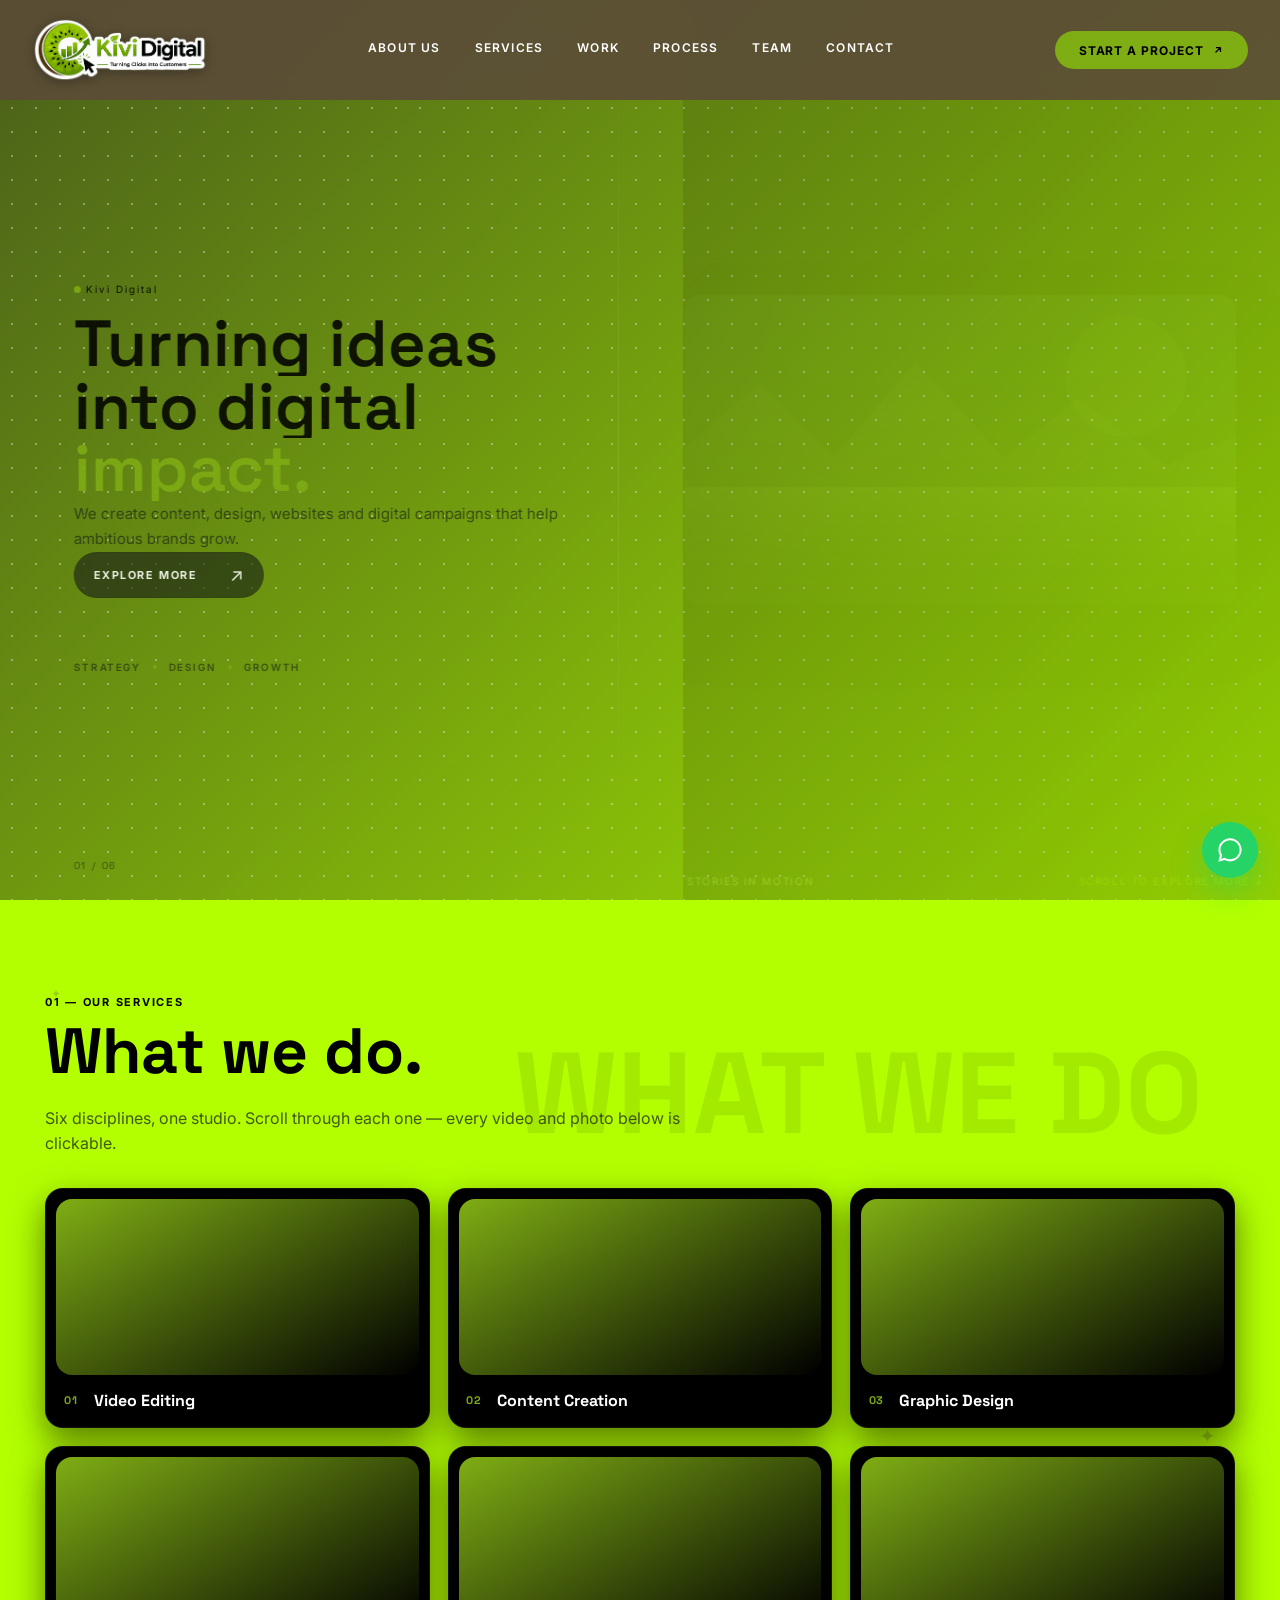
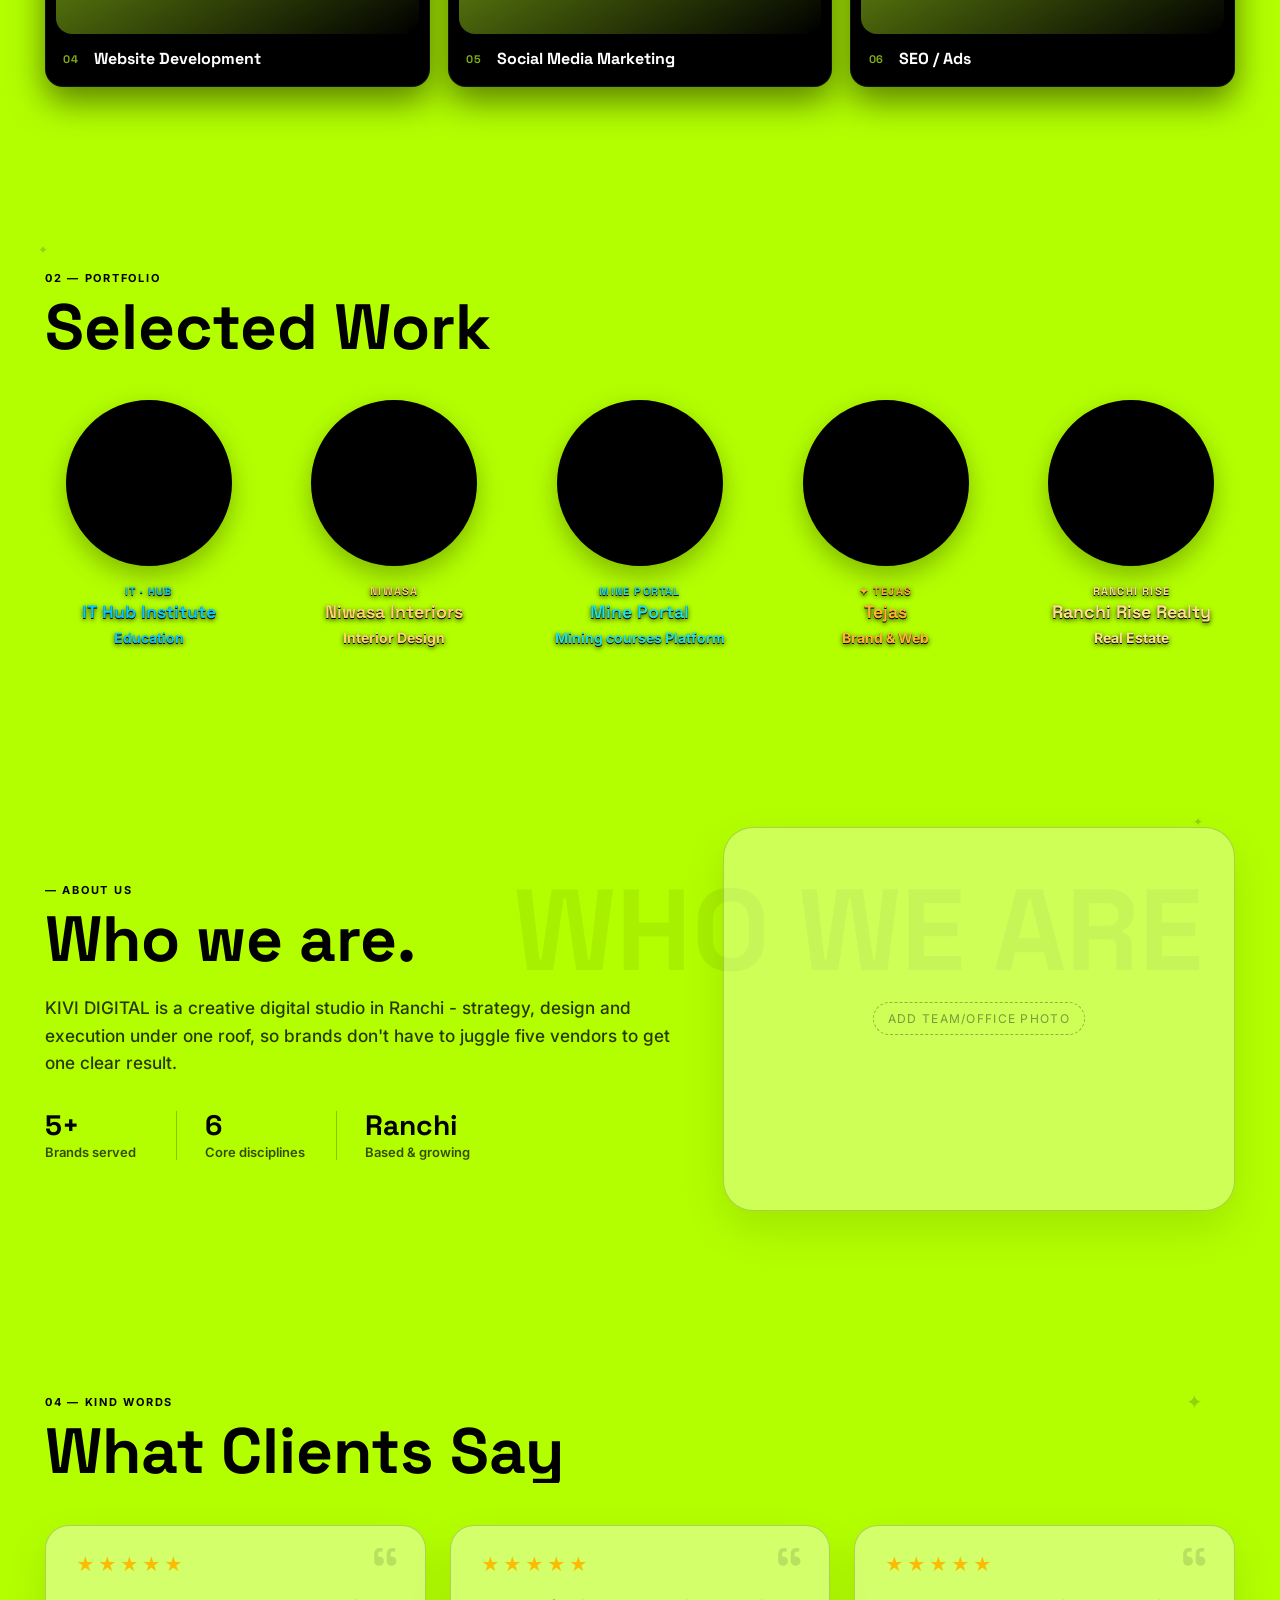
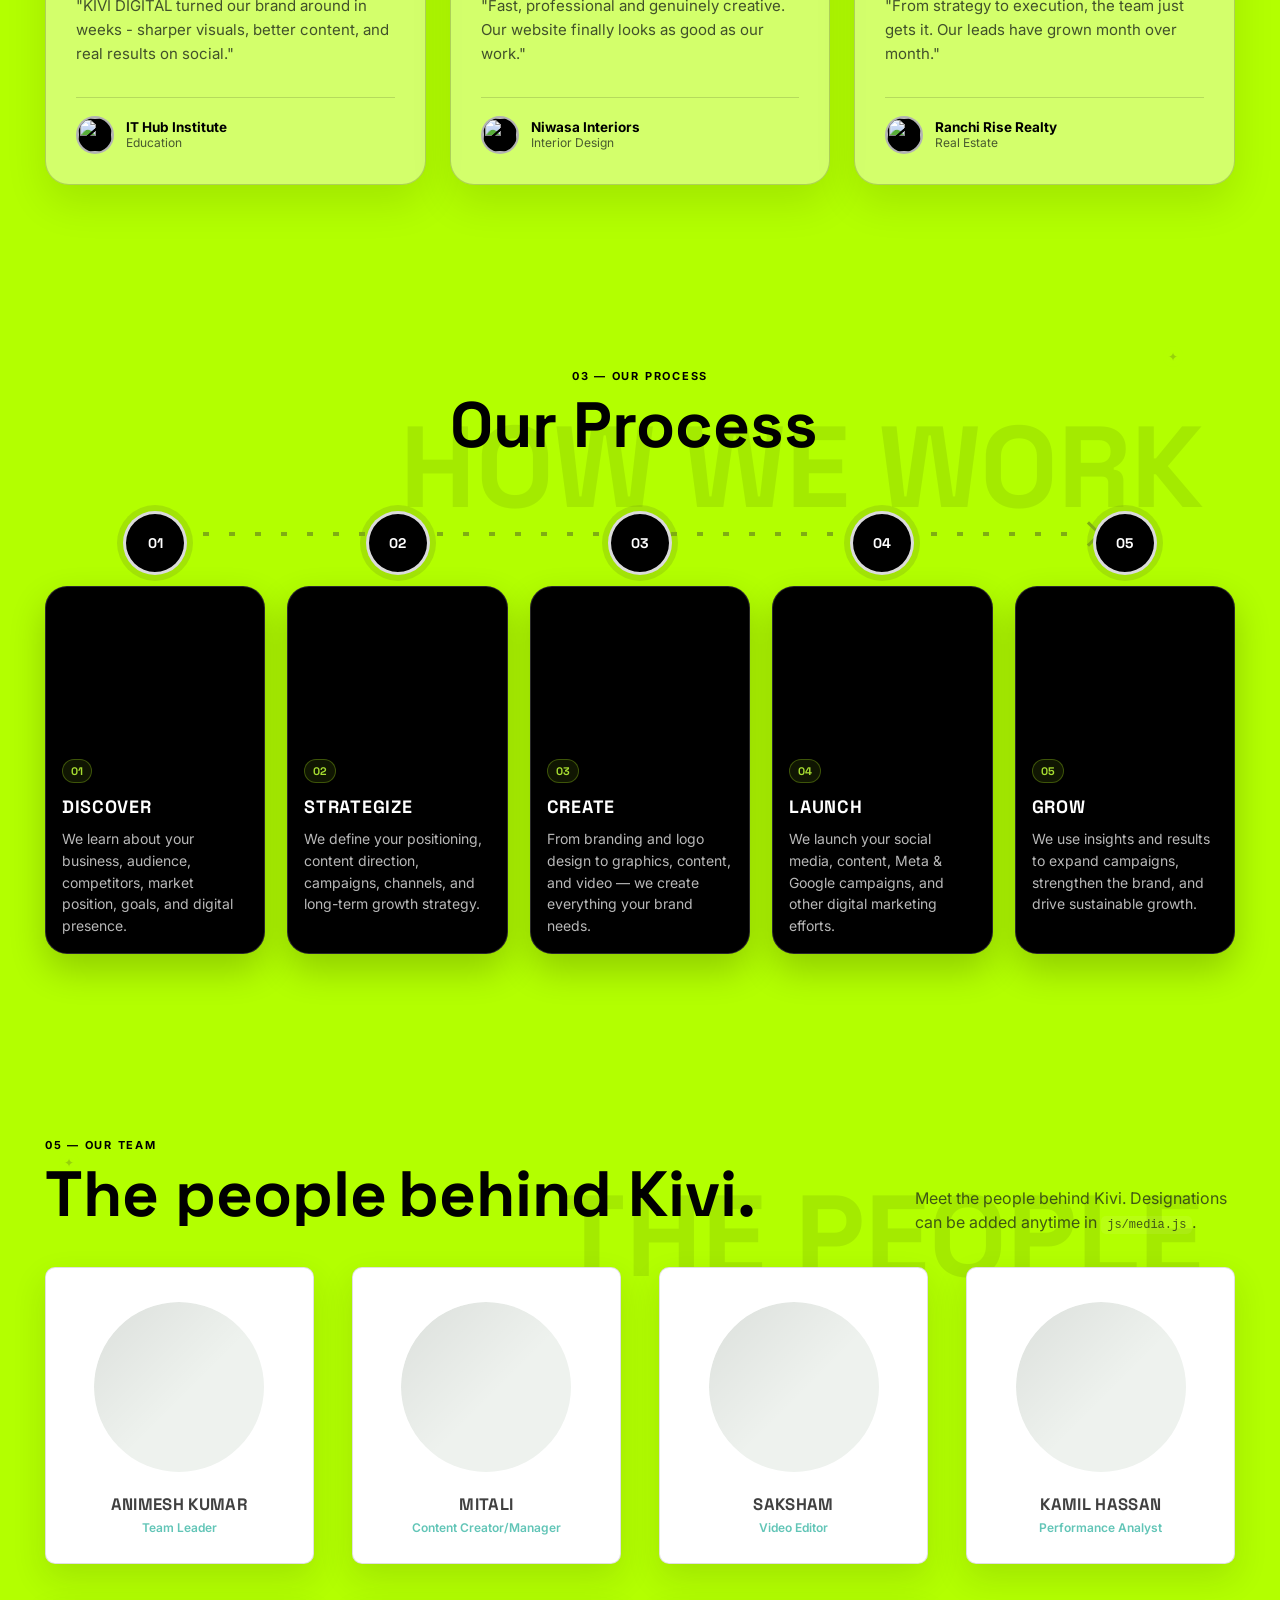
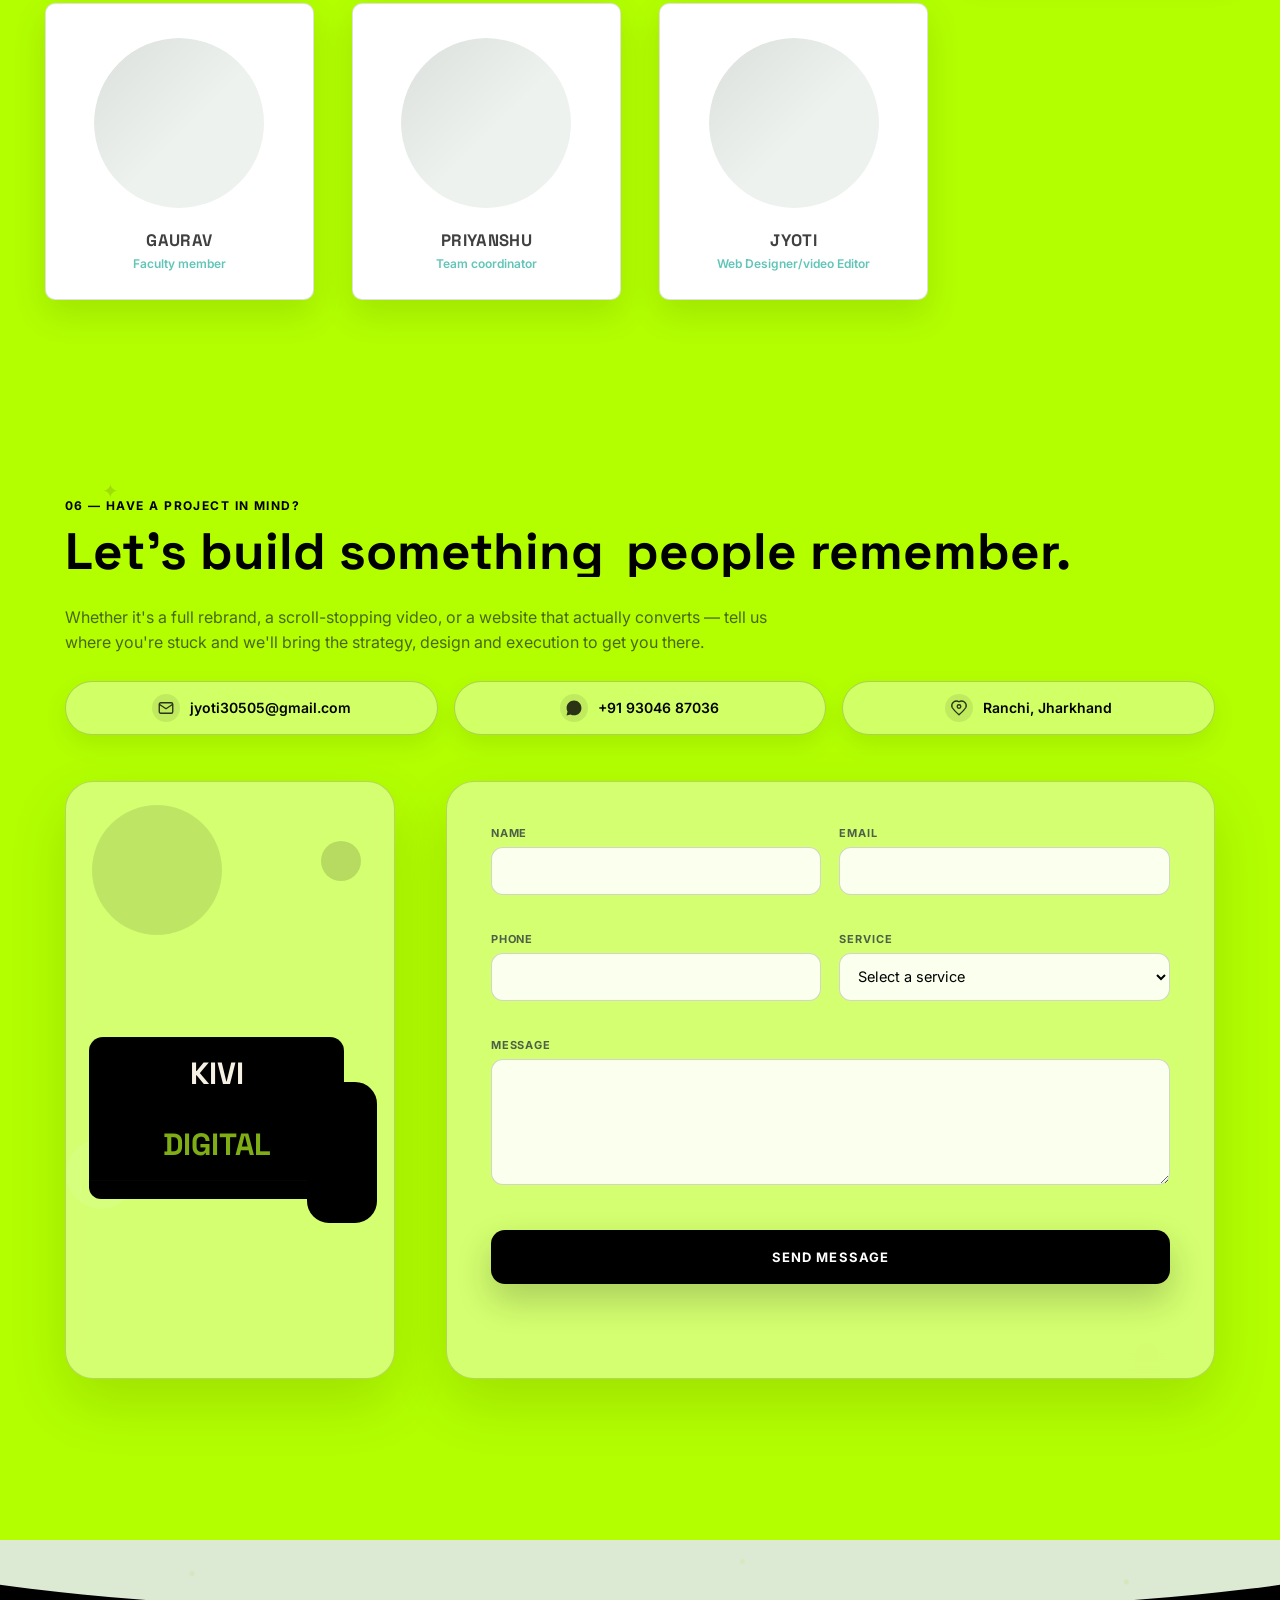
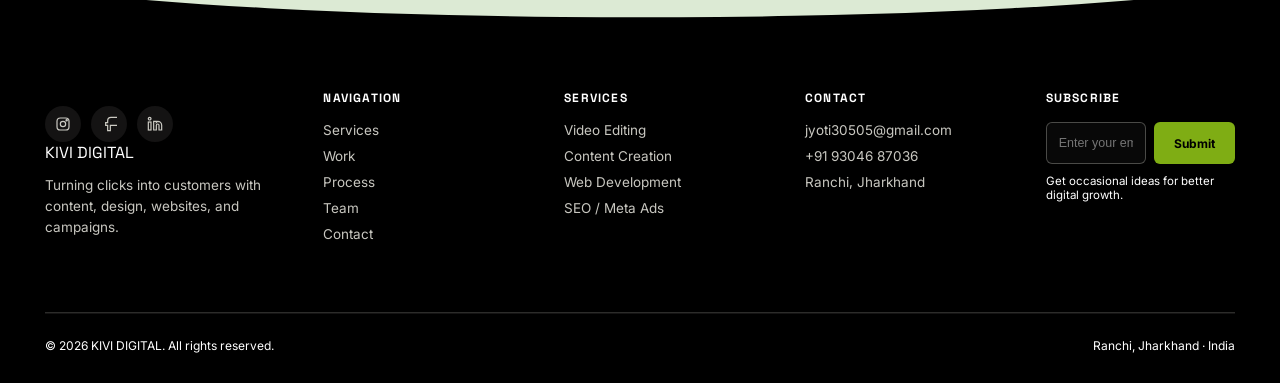
==== commit 15dbada0: "Refactor testimonials and process sections; replace logos with star ratings and integrate Lottie ani" ====
--- a/kivi-digital/index.html
+++ b/kivi-digital/index.html
@@ -259,15 +259,29 @@
 
       <div class="work-scroller" data-work-scroller>
         <article class="work-card">
-          <button class="work-card-media kv-clickable" data-media="work-it-hub" data-lightbox-trigger data-lightbox-type="image" data-lightbox-title="IT Hub Institute"></button>
+          <div class="work-card-visual">
+            <button class="work-card-media kv-clickable" data-media="work-it-hub" data-lightbox-trigger data-lightbox-type="image" data-lightbox-title="IT Hub Institute"></button>
+            <div class="work-card-socials" aria-label="IT Hub Institute social links">
+              <a href="https://www.facebook.com/ithubinstitutes" target="_blank" rel="noopener noreferrer" aria-label="IT Hub Institute on Facebook">f</a>
+              <a href="https://www.instagram.com/ithubinstitute/" target="_blank" rel="noopener noreferrer" aria-label="IT Hub Institute on Instagram">◎</a>
+              <a href="https://www.youtube.com/@ithubinstitute/featured" target="_blank" rel="noopener noreferrer" aria-label="IT Hub Institute on YouTube">▶</a>
+            </div>
+          </div>
           <div class="work-card-foot">
             <span class="work-logo">IT · HUB</span>
-            <span class="work-name font-display">IT Hub Institute</span>
+            <a class="work-name font-display" href="https://www.ithubinstitute.in/" target="_blank" rel="noopener noreferrer">IT Hub Institute</a>
             <span class="work-cat">Education</span>
           </div>
         </article>
         <article class="work-card">
-          <button class="work-card-media kv-clickable" data-media="work-niwasa" data-lightbox-trigger data-lightbox-type="image" data-lightbox-title="Niwasa Interiors"></button>
+          <div class="work-card-visual">
+            <button class="work-card-media kv-clickable" data-media="work-niwasa" data-lightbox-trigger data-lightbox-type="image" data-lightbox-title="Niwasa Interiors"></button>
+            <div class="work-card-socials" aria-label="Niwasa Interiors social links">
+              <a href="https://www.facebook.com/1155610784308636?ref=PROFILE_EDIT_xav_ig_profile_page_web" target="_blank" rel="noopener noreferrer" aria-label="Niwasa Interiors on Facebook">f</a>
+              <a href="https://www.instagram.com/niwasainteriors/" target="_blank" rel="noopener noreferrer" aria-label="Niwasa Interiors on Instagram">◎</a>
+              <a href="https://l.instagram.com/?u=https%3A%2F%2Fyoutube.com%2F%40niwasainteriors%3Fsi%3D4TpJJz-MazYkSlpyp%26fbclid%3DPAcGRvZgJleHRuA2FlbQIxMQBzcnRjBmFwcF9pZA85MzY2MTk3NDMzOTI0NTkAAac__8Nf4hv7DV4kK-mT0uFf4wrmo03U3kAbcW0qfEZgpMxgSIaV_aq9q6Il2w_aem_xRXgySd5f09oE3nFGHRIaQ&amp;e=AUABkic9eb0SYjO7Gy3uugTg1vlm47rASwFYL-1ZmlRYX29EU9rWeFruPJJL87iq7rud8-kdLEMuYnt5n_DLQ4C7p86vvCC-OoIFwQqN1-ntK2zNzKbsF2GlAubOXtsnxW2h1Qw8Nb-C9u1s5Q3TrxU" target="_blank" rel="noopener noreferrer" aria-label="Niwasa Interiors on YouTube">▶</a>
+            </div>
+          </div>
           <div class="work-card-foot">
             <span class="work-logo">niwasa</span>
             <span class="work-name font-display">Niwasa Interiors</span>
@@ -275,15 +289,28 @@
           </div>
         </article>
         <article class="work-card">
-          <button class="work-card-media kv-clickable" data-media="work-mine-portal" data-lightbox-trigger data-lightbox-type="image" data-lightbox-title="Mine Portal"></button>
+          <div class="work-card-visual">
+            <button class="work-card-media kv-clickable" data-media="work-mine-portal" data-lightbox-trigger data-lightbox-type="image" data-lightbox-title="Mine Portal"></button>
+            <div class="work-card-socials" aria-label="Mine Portal social links">
+              <a href="https://www.facebook.com/mineportal.in" target="_blank" rel="noopener noreferrer" aria-label="Mine Portal on Facebook">f</a>
+              <a href="https://www.instagram.com/mine_portal/?hl=en" target="_blank" rel="noopener noreferrer" aria-label="Mine Portal on Instagram">◎</a>
+              <a href="https://www.youtube.com/@mineportal-allminingsoluti5048" target="_blank" rel="noopener noreferrer" aria-label="Mine Portal on YouTube">▶</a>
+            </div>
+          </div>
           <div class="work-card-foot">
             <span class="work-logo">MINE PORTAL</span>
-            <span class="work-name font-display">Mine Portal</span>
+            <a class="work-name font-display" href="https://mineportal.in/dashboard" target="_blank" rel="noopener noreferrer">Mine Portal</a>
             <span class="work-cat">Mining courses Platform</span>
           </div>
         </article>
         <article class="work-card">
-          <button class="work-card-media kv-clickable" data-media="work-kivi" data-lightbox-trigger data-lightbox-type="image" data-lightbox-title="Kivi Digital"></button>
+          <div class="work-card-visual">
+            <button class="work-card-media kv-clickable" data-media="work-kivi" data-lightbox-trigger data-lightbox-type="image" data-lightbox-title="Kivi Digital"></button>
+            <div class="work-card-socials" aria-label="Tejas social links">
+              <a href="https://www.instagram.com/tejaswealthpartners/" target="_blank" rel="noopener noreferrer" aria-label="Tejas on Instagram">◎</a>
+              <a href="https://www.youtube.com/@TejasWealthPartners" target="_blank" rel="noopener noreferrer" aria-label="Tejas on YouTube">▶</a>
+            </div>
+          </div>
           <div class="work-card-foot">
             <span class="work-logo">✦ TEJAS</span>
             <span class="work-name font-display"> Tejas</span>
@@ -291,7 +318,13 @@
           </div>
         </article>
         <article class="work-card">
-          <button class="work-card-media kv-clickable" data-media="work-ranchi-rise" data-lightbox-trigger data-lightbox-type="image" data-lightbox-title="Ranchi Rise Realty"></button>
+          <div class="work-card-visual">
+            <button class="work-card-media kv-clickable" data-media="work-ranchi-rise" data-lightbox-trigger data-lightbox-type="image" data-lightbox-title="Ranchi Rise Realty"></button>
+            <div class="work-card-socials" aria-label="Ranchi Rise Realty social links">
+              <a href="https://www.facebook.com/p/Ranchi-Rise-Realty-61590198563903/" target="_blank" rel="noopener noreferrer" aria-label="Ranchi Rise Realty on Facebook">f</a>
+              <a href="https://www.youtube.com/@RanchiRiseRealty" target="_blank" rel="noopener noreferrer" aria-label="Ranchi Rise Realty on YouTube">▶</a>
+            </div>
+          </div>
           <div class="work-card-foot">
             <span class="work-logo">RANCHI RISE</span>
             <span class="work-name font-display">Ranchi Rise Realty</span>
@@ -325,6 +358,104 @@
     </div>
    </section> 
 
+  <!-- ===================== TESTIMONIALS ===================== -->
+  <section class="section sec-testimonials">
+    <span class="kv-star kv-star--md"
+          style="top:16%; right:6%;"
+          aria-hidden="true">&#10022;</span>
+
+    <div class="wrap">
+
+      <div class="section-head">
+        <span class="eyebrow reveal">04 &mdash; Kind Words</span>
+
+        <h2 class="section-title font-display">
+          <span class="reveal-mask">
+            <span>What Clients Say</span>
+          </span>
+        </h2>
+      </div>
+
+      <div class="testimonial-grid">
+
+        <!-- IT HUB -->
+        <article class="testimonial-card reveal">
+
+          <div class="testimonial-stars" aria-label="5 out of 5 stars">&#9733;&#9733;&#9733;&#9733;&#9733;</div>
+
+          <p class="testimonial-quote">
+            "KIVI DIGITAL turned our brand around in weeks - sharper visuals,
+            better content, and real results on social."
+          </p>
+
+          <div class="testimonial-foot">
+            <span class="testimonial-avatar" aria-hidden="true">
+              <span class="testimonial-avatar-fallback">IH</span>
+              <img data-media="testimonial-it-hub-logo" src="" alt="">
+            </span>
+
+            <div>
+              <span class="testimonial-name">IT Hub Institute</span>
+              <span class="testimonial-role">Education</span>
+            </div>
+          </div>
+
+        </article>
+
+
+        <!-- NIWASA -->
+        <article class="testimonial-card reveal">
+
+          <div class="testimonial-stars" aria-label="5 out of 5 stars">&#9733;&#9733;&#9733;&#9733;&#9733;</div>
+
+          <p class="testimonial-quote">
+            "Fast, professional and genuinely creative. Our website finally
+            looks as good as our work."
+          </p>
+
+          <div class="testimonial-foot">
+            <span class="testimonial-avatar" aria-hidden="true">
+              <span class="testimonial-avatar-fallback">NI</span>
+              <img data-media="testimonial-niwasa-logo" src="" alt="">
+            </span>
+
+            <div>
+              <span class="testimonial-name">Niwasa Interiors</span>
+              <span class="testimonial-role">Interior Design</span>
+            </div>
+          </div>
+
+        </article>
+
+
+        <!-- RANCHI RISE -->
+        <article class="testimonial-card reveal">
+
+          <div class="testimonial-stars" aria-label="5 out of 5 stars">&#9733;&#9733;&#9733;&#9733;&#9733;</div>
+
+          <p class="testimonial-quote">
+            "From strategy to execution, the team just gets it. Our leads
+            have grown month over month."
+          </p>
+
+          <div class="testimonial-foot">
+            <span class="testimonial-avatar" aria-hidden="true">
+              <span class="testimonial-avatar-fallback">RR</span>
+              <img data-media="testimonial-ranchi-rise-logo" src="" alt="">
+            </span>
+
+            <div>
+              <span class="testimonial-name">Ranchi Rise Realty</span>
+              <span class="testimonial-role">Real Estate</span>
+            </div>
+          </div>
+
+        </article>
+
+      </div>
+    </div>
+  </section>
+
   <!-- ===================== PROCESS ===================== -->
   <section id="process" class="section sec-process">
     <span class="kv-star kv-star--sm" style="top:10%; right:8%;" aria-hidden="true">✦</span>
@@ -337,165 +468,49 @@
 
       <div class="process-row">
         <div class="process-step reveal">
-          <div class="process-media has-media kv-clickable" data-media="process-discover" data-lightbox-trigger data-lightbox-type="video" data-lightbox-title="Discover">
-            <video muted loop playsinline preload="none" data-media="process-discover-video"><source src="" type="video/mp4" /></video>
+          <div class="process-media">
+            <lottie-player class="process-animated-icon process-icon--discover" src="https://lottie.host/52492cea-d9f3-443d-9d35-3a88c0a3f014/3sptsaB8vf.json" background="transparent" speed="1" loop autoplay></lottie-player>
           </div>
           <div class="process-index">01</div>
           <div class="process-title">DISCOVER</div>
-          <p class="process-copy">We learn about your business, audience, competitors, goals, and current digital presence.</p>
+          <p class="process-copy">We learn about your business, audience, competitors, market position, goals, and digital presence.</p>
         </div>
 
         <div class="process-step reveal">
-          <div class="process-media has-media kv-clickable" data-media="process-strategize" data-lightbox-trigger data-lightbox-type="video" data-lightbox-title="Strategize">
-            <video muted loop playsinline preload="none" data-media="process-strategize-video"><source src="" type="video/mp4" /></video>
+          <div class="process-media">
+            <lottie-player class="process-animated-icon process-icon--strategize" src="https://lottie.host/ede34205-0973-4ff7-b28a-891079e4a0ef/otfA1Inntf.json" background="transparent" speed="1" loop autoplay></lottie-player>
           </div>
           <div class="process-index">02</div>
           <div class="process-title">STRATEGIZE</div>
-          <p class="process-copy">We define your positioning, content direction, campaigns, channels, and growth strategy.</p>
+          <p class="process-copy">We define your positioning, content direction, campaigns, channels, and long-term growth strategy.</p>
         </div>
 
         <div class="process-step reveal">
-          <div class="process-media has-media kv-clickable" data-media="process-create" data-lightbox-trigger data-lightbox-type="video" data-lightbox-title="Create">
-            <video muted loop playsinline preload="none" data-media="process-create-video"><source src="" type="video/mp4" /></video>
+          <div class="process-media">
+            <lottie-player class="process-animated-icon process-icon--create" src="https://lottie.host/508a7acd-08b8-4135-bd66-1273f459f963/FHqWydwwFO.json" background="transparent" speed="1" loop autoplay></lottie-player>
           </div>
           <div class="process-index">03</div>
           <div class="process-title">CREATE</div>
-          <p class="process-copy">From branding and logo design to graphics, content, photography, video, and print — we create everything your brand needs.</p>
+          <p class="process-copy">From branding and logo design to graphics, content, and video — we create everything your brand needs.</p>
         </div>
 
         <div class="process-step reveal">
-          <div class="process-media has-media kv-clickable" data-media="process-launch" data-lightbox-trigger data-lightbox-type="video" data-lightbox-title="Launch">
-            <video muted loop playsinline preload="none" data-media="process-launch-video"><source src="" type="video/mp4" /></video>
+          <div class="process-media">
+            <lottie-player class="process-animated-icon process-icon--launch" src="https://lottie.host/cad0fa03-1e61-4ac3-b35c-a9e03965d88e/dNybmakYPR.json" background="transparent" speed="1" loop autoplay></lottie-player>
           </div>
           <div class="process-index">04</div>
           <div class="process-title">LAUNCH</div>
-          <p class="process-copy">We launch your social media, content, Meta &amp; Google campaigns, and other digital marketing initiatives.</p>
+          <p class="process-copy">We launch your social media, content, Meta &amp; Google campaigns, and other digital marketing efforts.</p>
         </div>
 
         <div class="process-step reveal">
-          <div class="process-media has-media kv-clickable" data-media="process-optimize" data-lightbox-trigger data-lightbox-type="video" data-lightbox-title="Optimize">
-            <video muted loop playsinline preload="none" data-media="process-optimize-video"><source src="" type="video/mp4" /></video>
+          <div class="process-media">
+            <lottie-player class="process-animated-icon process-icon--grow" src="https://lottie.host/21bc5556-3724-4a39-a2f9-3457405875d0/9vYyM9xwpM.json" background="transparent" speed="1" loop autoplay></lottie-player>
           </div>
           <div class="process-index">05</div>
-          <div class="process-title">OPTIMIZE</div>
-          <p class="process-copy">We monitor campaigns and content, test creative and audiences, analyze performance, and continuously refine the strategy.</p>
-        </div>
-
-        <div class="process-step reveal">
-          <div class="process-media has-media kv-clickable" data-media="process-grow" data-lightbox-trigger data-lightbox-type="video" data-lightbox-title="Grow">
-            <video muted loop playsinline preload="none" data-media="process-grow-video"><source src="" type="video/mp4" /></video>
-          </div>
-          <div class="process-index">06</div>
           <div class="process-title">GROW</div>
-          <p class="process-copy">We use insights and results to expand successful campaigns, strengthen the brand, and create sustainable growth.</p>
-        </div>
-      </div>
-    </div>
-  </section>
-
-  <!-- ===================== TESTIMONIALS ===================== -->
-  <section class="section sec-testimonials">
-    <span class="kv-star kv-star--md"
-          style="top:16%; right:6%;"
-          aria-hidden="true">&#10022;</span>
-
-    <div class="wrap">
-
-      <div class="section-head">
-        <span class="eyebrow reveal">04 &mdash; Kind Words</span>
-
-        <h2 class="section-title font-display">
-          <span class="reveal-mask">
-            <span>What Clients Say</span>
-          </span>
-        </h2>
-      </div>
-
-      <div class="testimonial-grid">
-
-        <!-- IT HUB -->
-        <article class="testimonial-card reveal">
-
-          <div class="testimonial-logo">
-            <img
-              data-media="testimonial-it-hub-logo"
-              src=""
-              alt="IT Hub Institute Logo"
-            >
-          </div>
-
-          <p class="testimonial-quote">
-            "KIVI DIGITAL turned our brand around in weeks - sharper visuals,
-            better content, and real results on social."
-          </p>
-
-          <div class="testimonial-foot">
-            <span class="testimonial-avatar" aria-hidden="true">IH</span>
-
-            <div>
-              <span class="testimonial-name">IT Hub Institute</span>
-              <span class="testimonial-role">Education</span>
-            </div>
-          </div>
-
-        </article>
-
-
-        <!-- NIWASA -->
-        <article class="testimonial-card reveal">
-
-          <div class="testimonial-logo">
-            <img
-              data-media="testimonial-niwasa-logo"
-              src=""
-              alt="Niwasa Interiors Logo"
-            >
-          </div>
-
-          <p class="testimonial-quote">
-            "Fast, professional and genuinely creative. Our website finally
-            looks as good as our work."
-          </p>
-
-          <div class="testimonial-foot">
-            <span class="testimonial-avatar" aria-hidden="true">NI</span>
-
-            <div>
-              <span class="testimonial-name">Niwasa Interiors</span>
-              <span class="testimonial-role">Interior Design</span>
-            </div>
-          </div>
-
-        </article>
-
-
-        <!-- RANCHI RISE -->
-        <article class="testimonial-card reveal">
-
-          <div class="testimonial-logo">
-            <img
-              data-media="testimonial-ranchi-rise-logo"
-              src=""
-              alt="Ranchi Rise Realty Logo"
-            >
-          </div>
-
-          <p class="testimonial-quote">
-            "From strategy to execution, the team just gets it. Our leads
-            have grown month over month."
-          </p>
-
-          <div class="testimonial-foot">
-            <span class="testimonial-avatar" aria-hidden="true">RR</span>
-
-            <div>
-              <span class="testimonial-name">Ranchi Rise Realty</span>
-              <span class="testimonial-role">Real Estate</span>
-            </div>
-          </div>
-
-        </article>
-
+          <p class="process-copy">We use insights and results to expand campaigns, strengthen the brand, and drive sustainable growth.</p>
+        </div>
       </div>
     </div>
   </section>
@@ -749,7 +764,8 @@
 
 <script src="https://cdnjs.cloudflare.com/ajax/libs/gsap/3.12.5/gsap.min.js"></script>
 <script src="https://cdnjs.cloudflare.com/ajax/libs/gsap/3.12.5/ScrollTrigger.min.js"></script>
+<script src="https://cdn.jsdelivr.net/npm/@lottiefiles/lottie-player@latest/dist/lottie-player.js"></script>
 <script src="js/media.js"></script>
 <script src="js/main.js"></script>
 </body>
-</html>
+</html>
--- a/kivi-digital/css/style.css
+++ b/kivi-digital/css/style.css
@@ -6,7 +6,7 @@
   --sage-primary: #000000;
   --sage: #000000;
   --sage-light: #7fad14;
-  --sage-soft: #b3ff00;
+  --sage-soft: #0c1001;
   --sage-pale: #eafce0;
   --sage-background: var(--sage);
   --cream-text: #ffffff;
@@ -42,7 +42,7 @@
   background-color: #b3ff00;
   background-image:
     radial-gradient(circle, rgba(255,255,255,.35) 1.15px, transparent 1.35px),
-    linear-gradient(135deg, #c2ff33 0%, #a3e800 100%);
+    linear-gradient(135deg, #495e1a 0%, #a3e800 100%);
   background-size: 24px 24px, cover;
   background-attachment: fixed;
   color: var(--cream-text);
@@ -504,18 +504,20 @@
   background: rgba(246,241,228,.04); border: 1px solid rgba(246,241,228,.1);
   border-radius: var(--radius-md); padding: 30px;
 }
-.testimonial-logo {
-  height: 34px; width: fit-content; min-width: 84px; padding: 0 12px; border-radius: 8px;
-  border: 1px dashed rgba(246,241,228,.28); display: flex; align-items: center; justify-content: center;
-  font-size: 10px; letter-spacing: .08em; text-transform: uppercase; color: rgba(246,241,228,.4);
-  margin-bottom: 20px; background-size: contain; background-repeat: no-repeat; background-position: left center;
-}
-.testimonial-logo img {display: none; max-height: 26px; max-width: 100%; object-fit: contain; }
-.testimonial-logo.has-media { border-style: solid; padding: 0 10px; }
-.testimonial-logo.has-media img { display: block; }
+.testimonial-stars {
+  width: fit-content; margin-bottom: 20px;
+  color: #FBBC04; font-size: 18px; letter-spacing: 3px; line-height: 1;
+}
 .testimonial-quote { font-size: 15.5px; line-height: 1.6; color: var(--ink-soft); }
 .testimonial-foot { display: flex; align-items: center; gap: 12px; margin-top: 22px; }
-.testimonial-avatar { width: 38px; height: 38px; border-radius: 50%; background: var(--accent); color: var(--navy-3); display: grid; place-items: center; font-size: 12px; font-weight: 700; }
+.testimonial-avatar {
+  position: relative; overflow: hidden;
+  width: 38px; height: 38px; border-radius: 50%; background: var(--accent); color: var(--navy-3);
+  display: grid; place-items: center; font-size: 12px; font-weight: 700;
+}
+.testimonial-avatar img { display: none; position: absolute; inset: 0; width: 100%; height: 100%; object-fit: cover; }
+.testimonial-avatar.has-media .testimonial-avatar-fallback { display: none; }
+.testimonial-avatar.has-media img { display: block; }
 .testimonial-foot div { display: flex; flex-direction: column; }
 .testimonial-name { font-size: 13.5px; font-weight: 700; }
 .testimonial-role { font-size: 12px; color: var(--muted); }
@@ -1513,10 +1515,8 @@
   background: rgba(255,255,255,.58);
   box-shadow: 0 28px 64px rgba(0,0,0,.16);
 }
-.sec-testimonials .testimonial-logo {
-  border-color: rgba(0,0,0,.24);
-  color: rgba(24,32,24,.48);
-  background-color: rgba(255,255,255,.36);
+.sec-testimonials .testimonial-stars {
+  color: #FBBC04;
 }
 .sec-testimonials .testimonial-quote {
   flex: 1;
@@ -1530,6 +1530,7 @@
 .sec-testimonials .testimonial-avatar {
   background: var(--sage-deep);
   color: var(--cream-text);
+  border: 2px solid rgba(255,255,255,.7);
 }
 
 .sec-process .process-row {
@@ -2042,7 +2043,7 @@
 .sec-process .process-row {
   position: relative;
   display: grid;
-  grid-template-columns: repeat(6, minmax(0, 1fr));
+  grid-template-columns: repeat(5, minmax(0, 1fr));
   gap: clamp(14px, 1.8vw, 22px);
   padding-top: 88px;
   align-items: stretch;
@@ -2051,8 +2052,8 @@
   content: "";
   position: absolute;
   top: 34px;
-  left: calc(8.33% + 14px);
-  right: calc(8.33% + 14px);
+  left: calc(10% + 14px);
+  right: calc(10% + 14px);
   height: 4px;
   border-radius: 999px;
   background: linear-gradient(90deg, var(--sage-deep), var(--lime), var(--sage-deep));
@@ -2097,7 +2098,6 @@
 .sec-process .process-step:nth-of-type(3)::before { content: "03"; }
 .sec-process .process-step:nth-of-type(4)::before { content: "04"; }
 .sec-process .process-step:nth-of-type(5)::before { content: "05"; }
-.sec-process .process-step:nth-of-type(6)::before { content: "06"; }
 .sec-process .process-step::after {
   content: "";
   position: absolute;
@@ -2212,15 +2212,15 @@
    OUR PROCESS — video-first timeline
    ========================================================= */
 .sec-process .process-row {
-  grid-template-columns: repeat(6, minmax(0, 1fr));
+  grid-template-columns: repeat(5, minmax(0, 1fr));
   gap: clamp(14px, 1.8vw, 22px);
   padding-top: 88px;
 }
 .sec-process .process-row::before {
   z-index: 0;
   top: 34px;
-  left: calc(8.33% + 29px);
-  right: calc(8.33% + 29px);
+  left: calc(10% + 29px);
+  right: calc(10% + 29px);
   height: 4px;
   border-radius: 0;
   background: radial-gradient(circle, var(--lime) 0 3px, transparent 3.5px) 0 50% / 26px 4px repeat-x;
@@ -2232,7 +2232,7 @@
   position: absolute;
   z-index: 0;
   top: 27px;
-  right: calc(8.33% + 18px);
+  right: calc(10% + 18px);
   width: 15px;
   height: 15px;
   border-top: 3px solid var(--lime);
@@ -2273,12 +2273,23 @@
   box-shadow: 0 0 0 8px rgba(127,173,20,.48);
 }
 .sec-process .process-media {
-  aspect-ratio: 16 / 10;
+  aspect-ratio: 4 / 3;
   margin-bottom: 16px;
   border-radius: 13px;
-  background: #171717;
-}
-.sec-process .process-step:hover .process-media video { transform: scale(1.045); }
+  background: #000;
+  display: grid;
+  place-items: center;
+}
+.sec-process .process-animated-icon {
+  width: 82%;
+  height: 82%;
+  max-width: 160px;
+  max-height: 160px;
+  transition: transform 320ms var(--ease);
+}
+.sec-process .process-step:hover .process-animated-icon {
+  transform: scale(1.08);
+}
 .sec-process .process-index {
   padding: 4px 8px;
   border: 1px solid rgba(127,173,20,.42);
@@ -2607,6 +2618,65 @@
 
 .sec-hero .hero-logo {
   display: none !important;
+}
+
+/* =========================================================
+   HERO SHOWREEL — uncropped 16:9 presentation
+   ========================================================= */
+@media (min-width: 801px) {
+  .hero-wrap {
+    grid-template-columns: repeat(2, minmax(0, 1fr));
+  }
+  .hero-panel--media {
+    display: grid;
+    place-items: center;
+    margin-left: 0;
+    padding: clamp(28px, 4vw, 68px);
+    clip-path: none;
+    background: #111;
+  }
+  .hero-wrap::after { display: none; }
+}
+.hero-media {
+  position: relative;
+  inset: auto;
+  width: 100%;
+  height: auto;
+  min-height: 0;
+  max-width: 960px;
+  aspect-ratio: 16 / 9;
+  overflow: hidden;
+  border-radius: 16px;
+  background: #000;
+  box-shadow: 0 24px 54px rgba(0,0,0,.28);
+}
+.hero-media video,
+.hero-fallback-art {
+  width: 100%;
+  height: 100%;
+  object-fit: contain;
+  object-position: center;
+  background: #000;
+}
+.hero-media video { transform: none; }
+
+@media (max-width: 800px) {
+  .hero-panel--media {
+    display: block;
+    min-height: 0;
+    padding: 20px 20px 28px;
+    background: #111;
+  }
+  .hero-media {
+    position: relative;
+    min-height: 0;
+    border-radius: 12px;
+  }
+  .hero-media-caption {
+    position: static;
+    margin-top: 14px;
+    font-size: 9px;
+  }
 }
 
 .sec-contact .contact-grid {
@@ -2718,3 +2788,145 @@
     width: min(78%, 145px);
   }
 }
+
+/* =========================================================
+   SERVICES — compact six-card desktop grid
+   ========================================================= */
+@media (min-width: 1001px) {
+  .sec-services .wwd-list {
+    grid-template-columns: repeat(3, minmax(0, 1fr));
+    gap: 18px;
+  }
+  .sec-services .wwd-flip {
+    aspect-ratio: 16 / 10;
+  }
+  .sec-services .wwd-flip-front {
+    padding: 10px 10px 12px;
+  }
+  .sec-services .wwd-flip-caption {
+    gap: 8px;
+    padding-top: 10px;
+  }
+  .sec-services .wwd-flip-caption .wwd-index {
+    font-size: 11px;
+  }
+  .sec-services .wwd-flip-caption .wwd-title {
+    font-size: clamp(1rem, 1.25vw, 1.22rem);
+  }
+  .sec-services .wwd-flip-back {
+    padding: 18px;
+  }
+  .sec-services .wwd-flip-back .wwd-copy {
+    font-size: 12.5px;
+    line-height: 1.5;
+  }
+}
+
+/* =========================================================
+   SELECTED WORK — logo-led typography and hover treatment
+   ========================================================= */
+.sec-work .work-card { --work-color: #111; }
+.sec-work .work-card:nth-child(1) { --work-color: #08c8ff; }
+.sec-work .work-card:nth-child(2) { --work-color: #ffd46e; }
+.sec-work .work-card:nth-child(3) { --work-color: #23deda; }
+.sec-work .work-card:nth-child(4) { --work-color: #ffb234; }
+.sec-work .work-card:nth-child(5) { --work-color: #ffe18d; }
+.sec-work .work-logo,
+.sec-work .work-name,
+.sec-work .work-cat {
+  color: var(--work-color);
+  opacity: 1;
+}
+.sec-work .work-logo {
+  font-size: 11px;
+  font-weight: 800;
+  letter-spacing: .11em;
+}
+.sec-work .work-name {
+  font-size: clamp(1.12rem, 1.35vw, 1.32rem);
+  font-weight: 800;
+  line-height: 1.18;
+}
+.sec-work .work-cat {
+  margin-top: 3px;
+  font-size: 14px;
+  font-weight: 700;
+  line-height: 1.35;
+}
+.sec-work .work-logo,
+.sec-work .work-name,
+.sec-work .work-cat {
+  text-shadow: 0 1px 0 #000, 0 2px 5px rgba(0,0,0,.85);
+}
+.sec-work .work-card-visual {
+  position: relative;
+  width: min(80%, 170px);
+}
+.sec-work .work-card-visual .work-card-media { width: 100%; }
+.sec-work .work-card-socials {
+  position: absolute;
+  z-index: 2;
+  left: 50%;
+  bottom: 10px;
+  display: flex;
+  gap: 5px;
+  padding: 5px;
+  border: 1px solid rgba(255,255,255,.24);
+  border-radius: 999px;
+  background: rgba(0,0,0,.82);
+  box-shadow: 0 8px 18px rgba(0,0,0,.32);
+  opacity: 0;
+  pointer-events: none;
+  transform: translate(-50%, 8px) scale(.94);
+  transition: opacity 220ms var(--ease), transform 220ms var(--ease);
+}
+.sec-work .work-card-socials a {
+  display: grid;
+  width: 25px;
+  height: 25px;
+  place-items: center;
+  border-radius: 50%;
+  color: #fff;
+  font-size: 13px;
+  font-weight: 800;
+  line-height: 1;
+  transition: background 180ms var(--ease), color 180ms var(--ease), transform 180ms var(--ease);
+}
+.sec-work .work-card-socials a:hover,
+.sec-work .work-card-socials a:focus-visible {
+  background: var(--work-color);
+  color: #000;
+  transform: translateY(-2px);
+}
+.sec-work .work-card:hover .work-card-socials,
+.sec-work .work-card:focus-within .work-card-socials {
+  opacity: 1;
+  pointer-events: auto;
+  transform: translate(-50%, 0) scale(1);
+}
+.sec-work .work-card-foot {
+  transition: transform 260ms var(--ease);
+}
+.sec-work .work-card:hover .work-card-media {
+  transform: translateY(-10px) scale(1.09);
+  border-color: var(--work-color);
+  box-shadow: 0 22px 42px rgba(0,0,0,.35);
+}
+.sec-work .work-card:hover .work-card-foot {
+  transform: translateY(-3px);
+}
+.sec-work .work-card:nth-child(1):hover .work-card-media { box-shadow: 0 0 0 6px rgba(0,111,159,.18), 0 22px 42px rgba(0,111,159,.34); }
+.sec-work .work-card:nth-child(2):hover .work-card-media { box-shadow: 0 0 0 6px rgba(108,71,19,.18), 0 22px 42px rgba(108,71,19,.34); }
+.sec-work .work-card:nth-child(3):hover .work-card-media { box-shadow: 0 0 0 6px rgba(0,120,123,.18), 0 22px 42px rgba(0,120,123,.34); }
+.sec-work .work-card:nth-child(4):hover .work-card-media { box-shadow: 0 0 0 6px rgba(155,78,0,.18), 0 22px 42px rgba(155,78,0,.34); }
+.sec-work .work-card:nth-child(5):hover .work-card-media { box-shadow: 0 0 0 6px rgba(123,84,0,.18), 0 22px 42px rgba(123,84,0,.34); }
+@media (max-width: 700px) {
+  .sec-work .work-card-visual { width: min(78%, 145px); }
+}
+@media (hover: none) {
+  .sec-work .work-card-socials {
+    opacity: 1;
+    pointer-events: auto;
+    transform: translate(-50%, 0) scale(1);
+  }
+}
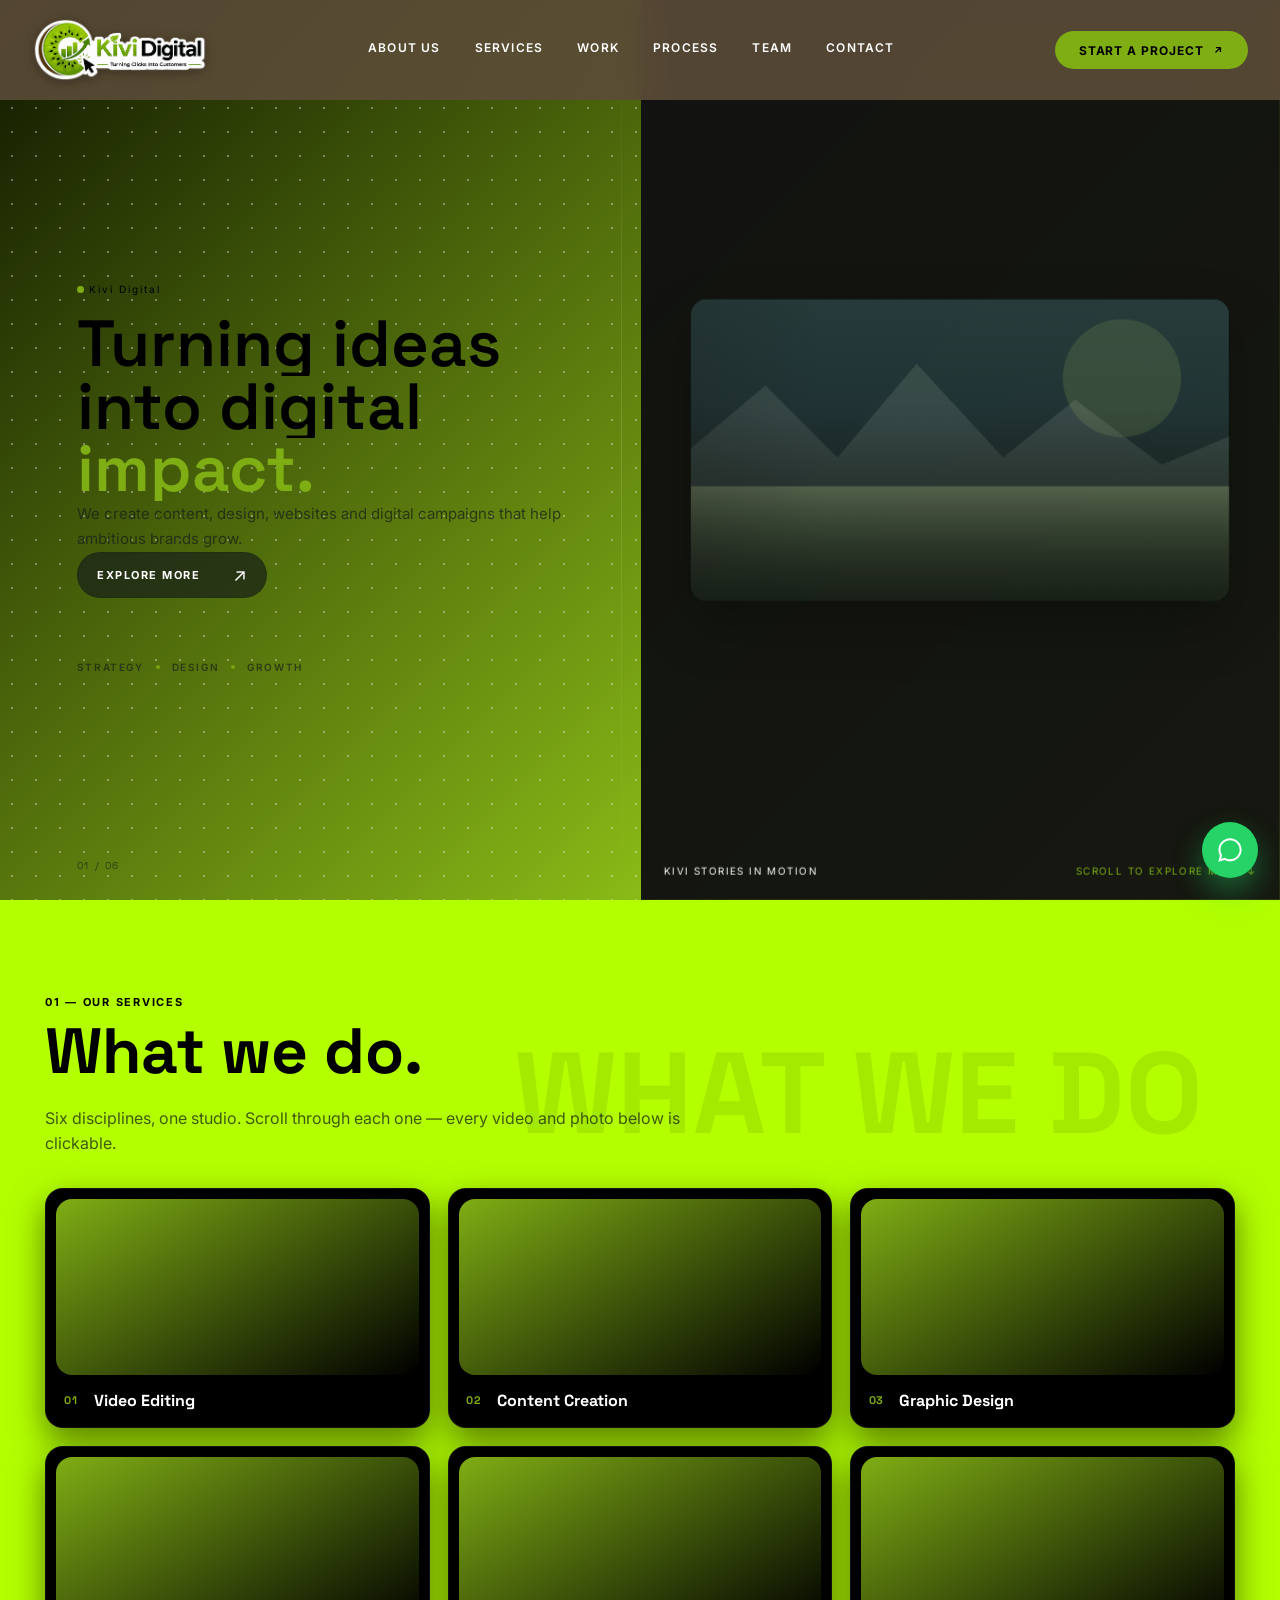
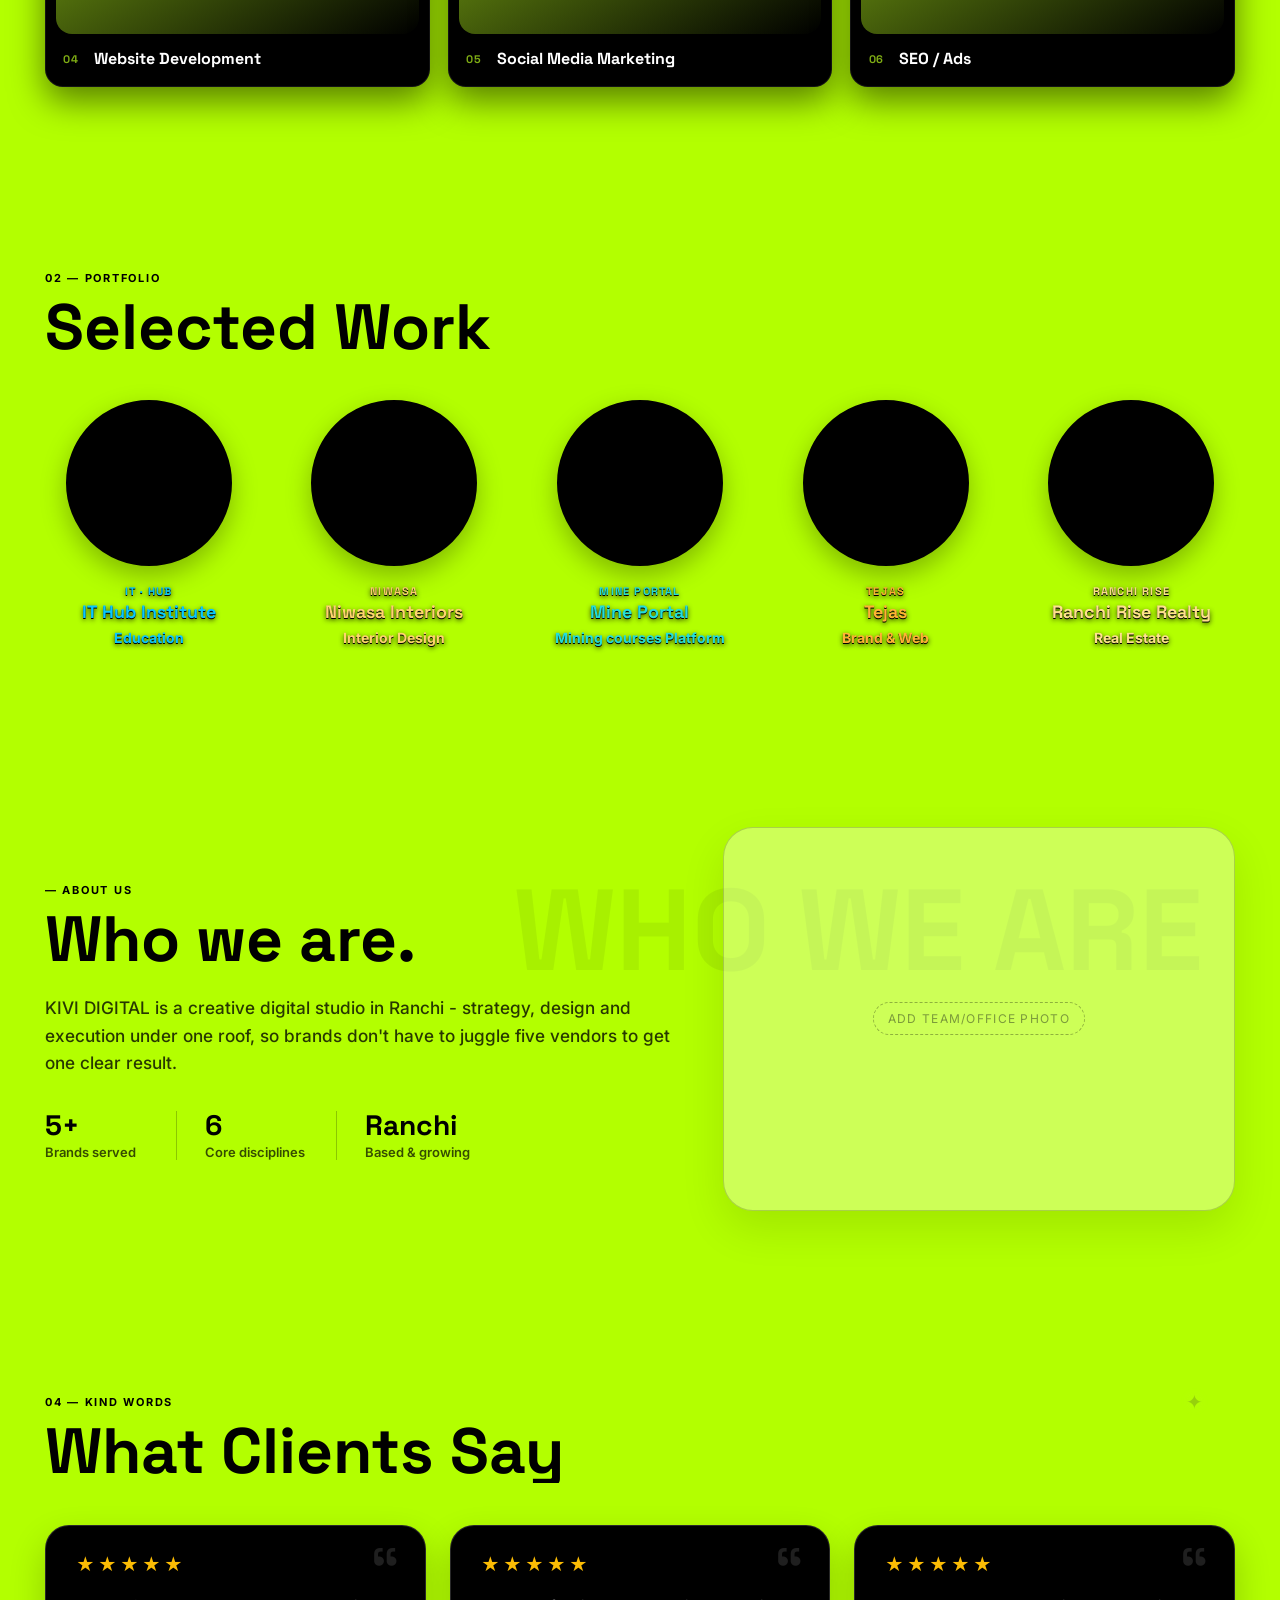
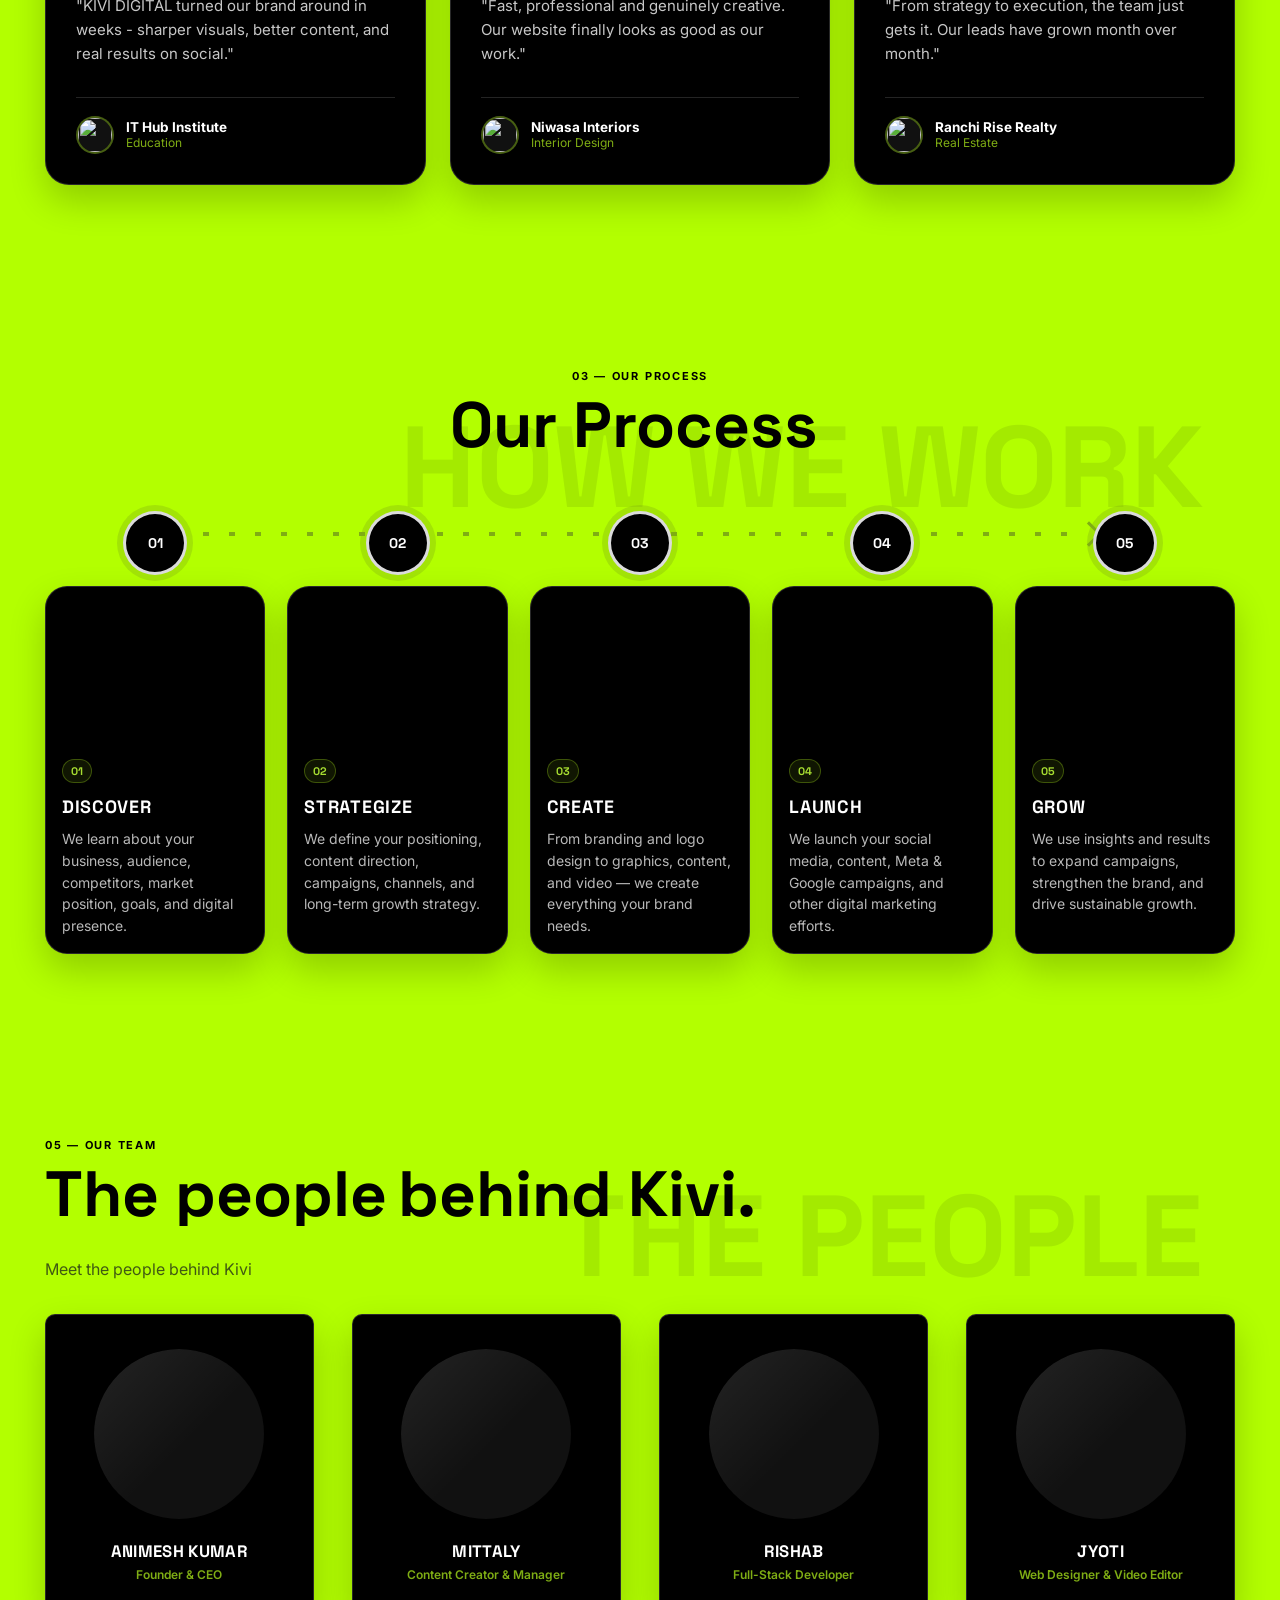
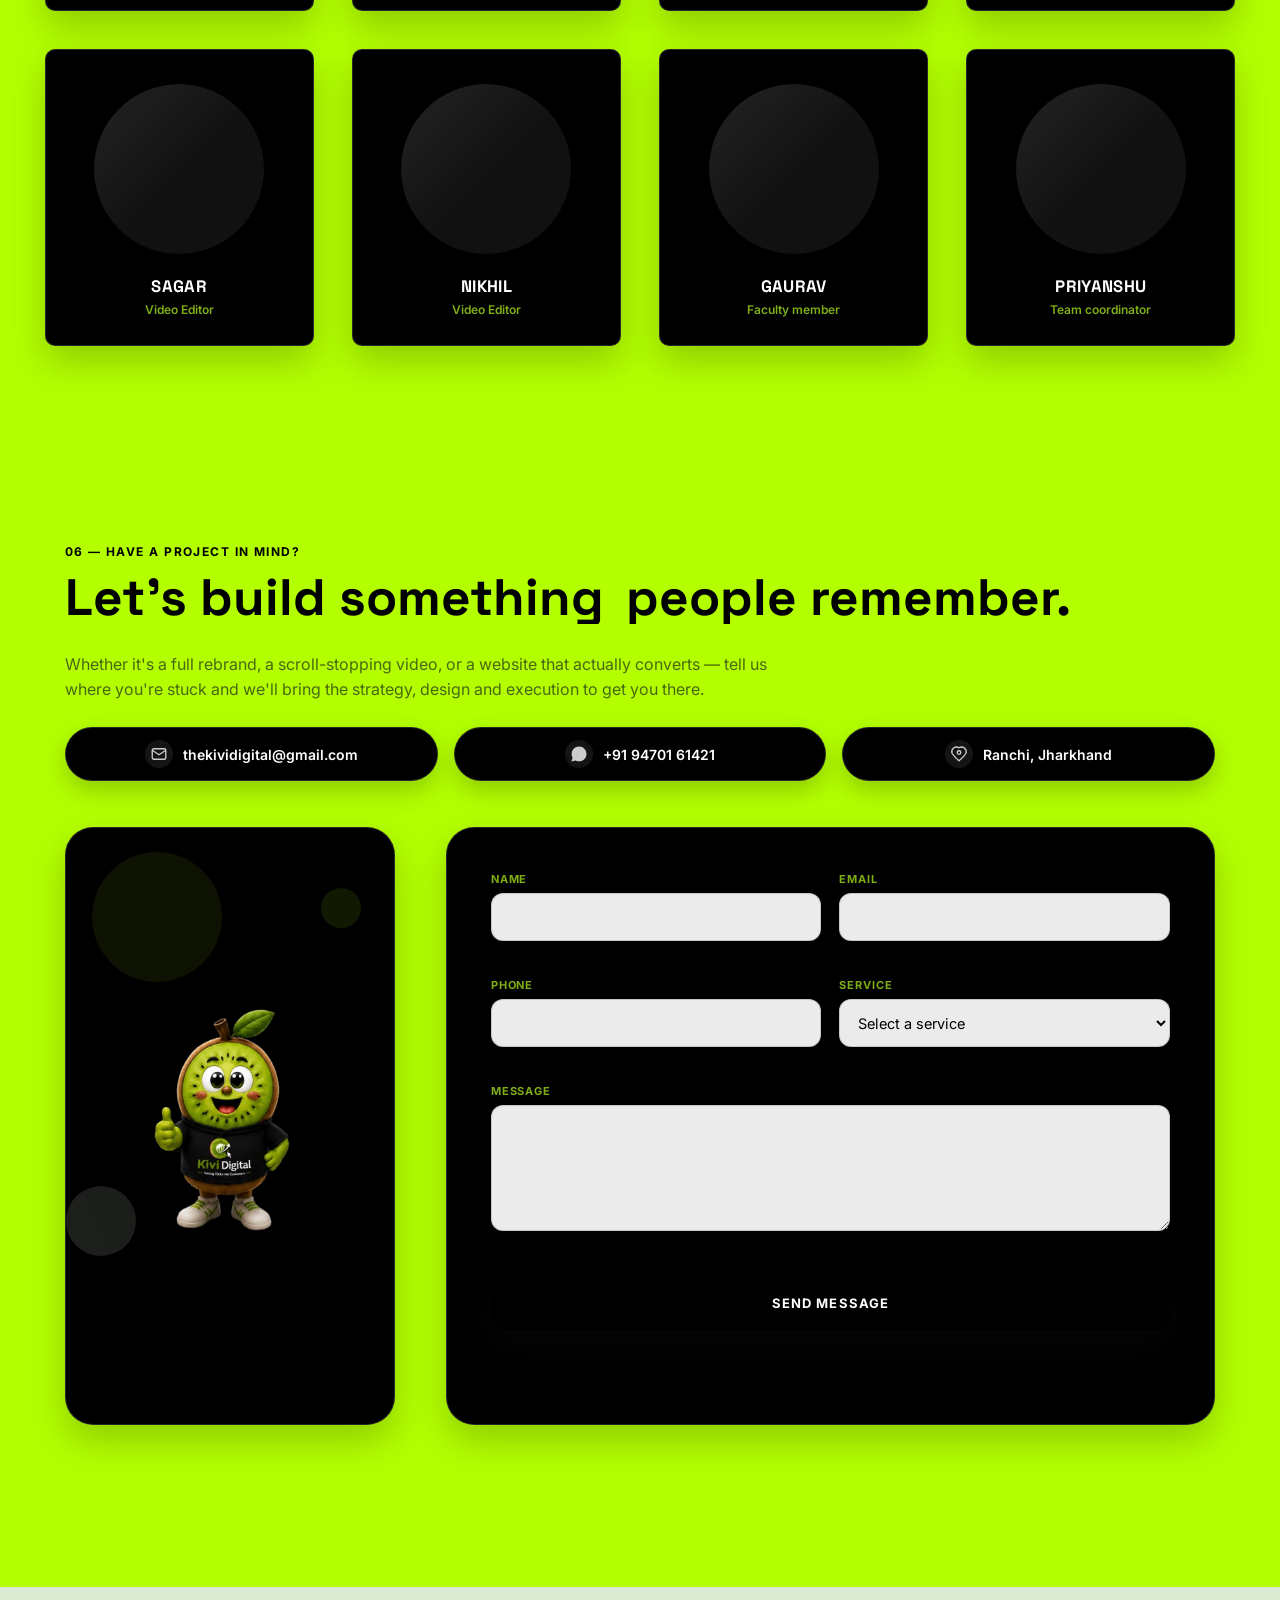
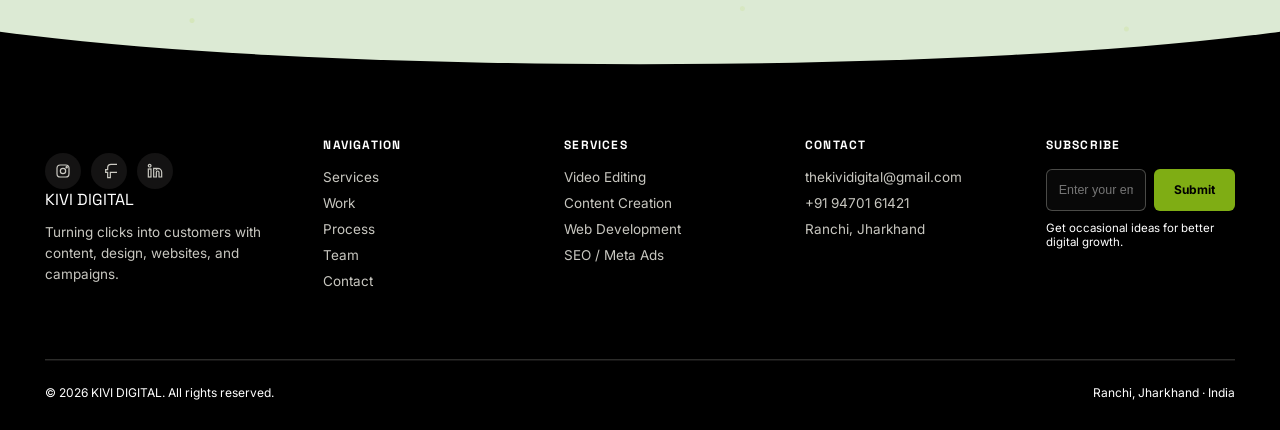
==== commit ad6281b7: "Update team member details and images; enhance styles for various sections" ====
--- a/kivi-digital/index.html
+++ b/kivi-digital/index.html
@@ -116,8 +116,8 @@
 
   <!-- ===================== WHAT WE DO — six disciplines, step-by-step ===================== -->
   <section id="services" class="section sec-services">
-    <span class="kv-star kv-star--sm" style="top:10%; left:4%;" aria-hidden="true">✦</span>
-    <span class="kv-star kv-star--md" style="top:60%; right:5%; animation-delay:1.1s;" aria-hidden="true">✦</span>
+    <span class="kv-star kv-star--sm" style="top:10%; left:4%;" aria-hidden="true"></span>
+    <span class="kv-star kv-star--md" style="top:60%; right:5%; animation-delay:1.1s;" aria-hidden="true"></span>
     <div class="wrap">
       <span class="ghost-heading" aria-hidden="true">WHAT WE DO</span>
       <div class="section-head">
@@ -248,7 +248,7 @@
 
   <!-- ===================== SELECTED WORK ===================== -->
   <section id="work" class="section sec-work">
-    <span class="kv-star kv-star--sm" style="top:12%; left:3%;" aria-hidden="true">✦</span>
+    <span class="kv-star kv-star--sm" style="top:12%; left:3%;" aria-hidden="true"></span>
     <div class="wrap">
       <div class="work-head-row">
         <div>
@@ -312,8 +312,8 @@
             </div>
           </div>
           <div class="work-card-foot">
-            <span class="work-logo">✦ TEJAS</span>
-            <span class="work-name font-display"> Tejas</span>
+            <span class="work-logo">TEJAS</span>
+            <span class="work-name font-display">Tejas</span>
             <span class="work-cat">Brand & Web</span>
           </div>
         </article>
@@ -337,7 +337,7 @@
 
   <!-- ===================== ABOUT ===================== -->
    <section id="about" class="section sec-about">
-    <span class="kv-star kv-star--sm" style="top:14%; right:6%;" aria-hidden="true">✦</span>
+    <span class="kv-star kv-star--sm" style="top:14%; right:6%;" aria-hidden="true"></span>
     <div class="wrap">
       <span class="ghost-heading" aria-hidden="true">WHO WE ARE</span>
       <div class="about-grid">
@@ -458,7 +458,7 @@
 
   <!-- ===================== PROCESS ===================== -->
   <section id="process" class="section sec-process">
-    <span class="kv-star kv-star--sm" style="top:10%; right:8%;" aria-hidden="true">✦</span>
+    <span class="kv-star kv-star--sm" style="top:10%; right:8%;" aria-hidden="true"></span>
     <div class="wrap">
       <span class="ghost-heading" aria-hidden="true">HOW WE WORK</span>
       <div class="section-head">
@@ -517,7 +517,7 @@
 
   <!-- ===================== TEAM ===================== -->
   <section id="team" class="section sec-team">
-    <span class="kv-star kv-star--sm" style="top:12%; left:5%;" aria-hidden="true">✦</span>
+    <span class="kv-star kv-star--sm" style="top:12%; left:5%;" aria-hidden="true"></span>
     <div class="wrap">
       <span class="ghost-heading" aria-hidden="true">THE PEOPLE</span>
       <div class="team-heading">
@@ -525,7 +525,7 @@
           <span class="eyebrow reveal">05 &mdash; Our Team</span>
           <h2 class="section-title font-display"><span class="reveal-mask"><span>The people</span></span><span class="reveal-mask"><span class="accent">behind Kivi.</span></span></h2>
         </div>
-        <p class="section-sub reveal">Meet the people behind Kivi. Designations can be added anytime in <code>js/media.js</code>.</p>
+        <p class="section-sub reveal">Meet the people behind Kivi</p>
       </div>
 
       <div class="team-scroller" data-team-scroller>
@@ -536,49 +536,55 @@
           <div class="team-meta"><strong>Animesh Kumar</strong><span>Add designation</span></div>
         </article>
         <article class="team-card reveal" data-team-card>
-          <button class="team-photo kv-clickable" data-media="team-02" data-lightbox-trigger data-lightbox-type="image" data-lightbox-title="Mitali" aria-label="View Mitali photo">
+          <button class="team-photo kv-clickable" data-media="team-02" data-lightbox-trigger data-lightbox-type="image" data-lightbox-title="Mittaly" aria-label="View Mittaly photo">
             <span class="team-placeholder">Add photo</span>
           </button>
-          <div class="team-meta"><strong>Mitali</strong><span>Add designation</span></div>
+          <div class="team-meta"><strong>Mittaly</strong><span>Add designation</span></div>
         </article>
         <article class="team-card reveal" data-team-card>
-          <button class="team-photo kv-clickable" data-media="team-03" data-lightbox-trigger data-lightbox-type="image" data-lightbox-title="Saksham" aria-label="View Saksham photo">
+          <button class="team-photo kv-clickable" data-media="team-03" data-lightbox-trigger data-lightbox-type="image" data-lightbox-title="Rishab" aria-label="View Rishab photo">
             <span class="team-placeholder">Add photo</span>
           </button>
-          <div class="team-meta"><strong>Saksham</strong><span>Add designation</span></div>
+          <div class="team-meta"><strong>Rishab</strong><span>Add designation</span></div>
         </article>
         <article class="team-card reveal" data-team-card>
-          <button class="team-photo kv-clickable" data-media="team-04" data-lightbox-trigger data-lightbox-type="image" data-lightbox-title="Kamil Hassan" aria-label="View Kamil Hassan photo">
+          <button class="team-photo kv-clickable" data-media="team-04" data-lightbox-trigger data-lightbox-type="image" data-lightbox-title="Jyoti" aria-label="View Jyoti photo">
             <span class="team-placeholder">Add photo</span>
           </button>
-          <div class="team-meta"><strong>Kamil Hassan</strong><span>Add designation</span></div>
+          <div class="team-meta"><strong>Jyoti</strong><span>Add designation</span></div>
         </article>
         <article class="team-card reveal" data-team-card>
-          <button class="team-photo kv-clickable" data-media="team-05" data-lightbox-trigger data-lightbox-type="image" data-lightbox-title="Gaurav" aria-label="View Gaurav photo">
+          <button class="team-photo kv-clickable" data-media="team-05" data-lightbox-trigger data-lightbox-type="image" data-lightbox-title="Sagar" aria-label="View Sagar photo">
+            <span class="team-placeholder">Add photo</span>
+          </button>
+          <div class="team-meta"><strong>Sagar</strong><span>Add designation</span></div>
+        </article>
+        <article class="team-card reveal" data-team-card>
+          <button class="team-photo kv-clickable" data-media="team-06" data-lightbox-trigger data-lightbox-type="image" data-lightbox-title="Nikhil" aria-label="View Nikhil photo">
+            <span class="team-placeholder">Add photo</span>
+          </button>
+          <div class="team-meta"><strong>Nikhil</strong><span>Add designation</span></div>
+        </article>
+        <article class="team-card reveal" data-team-card>
+          <button class="team-photo kv-clickable" data-media="team-07" data-lightbox-trigger data-lightbox-type="image" data-lightbox-title="Gaurav" aria-label="View Gaurav photo">
             <span class="team-placeholder">Add photo</span>
           </button>
           <div class="team-meta"><strong>Gaurav</strong><span>Add designation</span></div>
         </article>
         <article class="team-card reveal" data-team-card>
-          <button class="team-photo kv-clickable" data-media="team-06" data-lightbox-trigger data-lightbox-type="image" data-lightbox-title="Priyanshu" aria-label="View Priyanshu photo">
+          <button class="team-photo kv-clickable" data-media="team-08" data-lightbox-trigger data-lightbox-type="image" data-lightbox-title="Priyanshu" aria-label="View Priyanshu photo">
             <span class="team-placeholder">Add photo</span>
           </button>
           <div class="team-meta"><strong>Priyanshu</strong><span>Add designation</span></div>
         </article>
-        <article class="team-card reveal" data-team-card>
-          <button class="team-photo kv-clickable" data-media="team-07" data-lightbox-trigger data-lightbox-type="image" data-lightbox-title="Jyoti" aria-label="View Jyoti photo">
-            <span class="team-placeholder">Add photo</span>
-          </button>
-          <div class="team-meta"><strong>Jyoti</strong><span>Add designation</span></div>
-        </article>
       </div>
     </div>
   </section>
 
   <!-- ===================== CTA + CONTACT ===================== -->
   <section id="contact" class="section sec-contact">
-    <span class="kv-star kv-star--md" style="top:8%; left:8%;" aria-hidden="true">✦</span>
-    <span class="kv-star kv-star--sm" style="bottom:10%; right:10%; animation-delay:2s;" aria-hidden="true">✦</span>
+    <span class="kv-star kv-star--md" style="top:8%; left:8%;" aria-hidden="true"></span>
+    <span class="kv-star kv-star--sm" style="bottom:10%; right:10%; animation-delay:2s;" aria-hidden="true"></span>
     <div class="wrap">
       <div class="cta-card" data-cta>
         <div class="cta-text">
@@ -590,13 +596,13 @@
           <p class="cta-sub reveal">Whether it's a full rebrand, a scroll-stopping video, or a website that actually converts — tell us where you're stuck and we'll bring the strategy, design and execution to get you there.</p>
         </div>
         <div class="contact-methods reveal">
-          <a href="mailto:jyoti30505@gmail.com" class="contact-method">
+          <a href="mailto:thekividigital@gmail.com" class="contact-method">
             <span class="contact-info-icon"><svg width="18" height="18" viewBox="0 0 24 24" fill="none" stroke="currentColor" stroke-width="1.8"><rect x="3" y="5" width="18" height="14" rx="2"/><path d="M3 7l9 6 9-6"/></svg></span>
-            <span>jyoti30505@gmail.com</span>
+            <span>thekividigital@gmail.com</span>
           </a>
-          <a href="https://wa.me/919304687036" target="_blank" rel="noopener noreferrer" class="contact-method">
+          <a href="https://wa.me/919470161421" target="_blank" rel="noopener noreferrer" class="contact-method">
             <span class="contact-info-icon"><svg width="18" height="18" viewBox="0 0 24 24" fill="currentColor"><path d="M12.04 2C6.58 2 2.13 6.45 2.13 11.91c0 1.75.46 3.39 1.26 4.81L2 22l5.41-1.36a9.93 9.93 0 0 0 4.63 1.15h.01c5.46 0 9.9-4.45 9.9-9.9C21.95 6.45 17.5 2 12.04 2Z"/></svg></span>
-            <span>+91 93046 87036</span>
+            <span>+91 94701 61421</span>
           </a>
           <span class="contact-method">
             <span class="contact-info-icon"><svg width="18" height="18" viewBox="0 0 24 24" fill="none" stroke="currentColor" stroke-width="1.8"><path d="M12 21s-7-6.1-9.3-10A6.3 6.3 0 0 1 12 3.7 6.3 6.3 0 0 1 21.3 11c-2.3 3.9-9.3 10-9.3 10Z"/><circle cx="12" cy="10" r="2.4"/></svg></span>
@@ -610,11 +616,7 @@
           <span class="cta-deco d1"></span>
           <span class="cta-deco d2"></span>
           <span class="cta-deco d3"></span>
-          <div class="cta-laptop">
-            <div class="cta-laptop-screen">KIVI <span class="cta-accent">DIGITAL</span></div>
-            <div class="cta-laptop-base"></div>
-          </div>
-          <div class="cta-phone"></div>
+          <img src="images/kivi-mascot.png" alt="" class="cta-mascot">
         </div>
         <div id="contact-form" class="contact-form-card reveal">
           <form data-contact-form novalidate>
@@ -717,8 +719,8 @@
       <div class="footer-col">
         <h3>Contact</h3>
         <ul>
-          <li><a href="mailto:jyoti30505@gmail.com">jyoti30505@gmail.com</a></li>
-          <li><a href="https://wa.me/919304687036" target="_blank" rel="noopener noreferrer">+91 93046 87036</a></li>
+          <li><a href="mailto:thekividigital@gmail.com">thekividigital@gmail.com</a></li>
+          <li><a href="https://wa.me/919470161421" target="_blank" rel="noopener noreferrer">+91 94701 61421</a></li>
           <li>Ranchi, Jharkhand</li>
         </ul>
       </div>
@@ -739,7 +741,7 @@
 </footer>
 
 <!-- WhatsApp floating button -->
-<a class="whatsapp-fab" href="https://wa.me/919304687036" target="_blank" rel="noopener noreferrer" aria-label="Chat with KIVI DIGITAL on WhatsApp">
+<a class="whatsapp-fab" href="https://wa.me/919470161421" target="_blank" rel="noopener noreferrer" aria-label="Chat with KIVI DIGITAL on WhatsApp">
   <svg viewBox="0 0 24 24" fill="#fff"><path d="M12.04 2C6.58 2 2.13 6.45 2.13 11.91c0 1.75.46 3.39 1.26 4.81L2 22l5.41-1.36a9.93 9.93 0 0 0 4.63 1.15h.01c5.46 0 9.9-4.45 9.9-9.9C21.95 6.45 17.5 2 12.04 2Zm0 18.03h-.01a8.2 8.2 0 0 1-4.18-1.15l-.3-.18-3.12.79.83-3.04-.2-.31a8.13 8.13 0 0 1-1.25-4.33c0-4.5 3.66-8.16 8.24-8.16 2.2 0 4.27.86 5.82 2.42a8.14 8.14 0 0 1 2.41 5.79c0 4.5-3.67 8.17-8.24 8.17Z"/></svg>
 </a>
 
--- a/kivi-digital/css/style.css
+++ b/kivi-digital/css/style.css
@@ -42,7 +42,7 @@
   background-color: #b3ff00;
   background-image:
     radial-gradient(circle, rgba(255,255,255,.35) 1.15px, transparent 1.35px),
-    linear-gradient(135deg, #495e1a 0%, #a3e800 100%);
+    linear-gradient(135deg, #111800 0%, #bcfe20 100%);
   background-size: 24px 24px, cover;
   background-attachment: fixed;
   color: var(--cream-text);
@@ -578,8 +578,8 @@
    TEAM — unchanged structure, navy-consistent
    ========================================================= */
 .sec-team { --accent: var(--sage-pale); }
-.team-heading { display: flex; justify-content: space-between; align-items: end; gap: 30px; flex-wrap: wrap; margin-bottom: 46px; position: relative; z-index: 1; }
-.team-heading .section-sub { margin-top: 8px; max-width: 320px; }
+.team-heading { max-width: 760px; margin-bottom: 46px; position: relative; z-index: 1; }
+.team-heading .section-sub { margin-top: 22px; max-width: 460px; }
 .team-heading code { background: rgba(246,241,228,.08); padding: 2px 6px; border-radius: 5px; font-size: 12px; }
 .team-scroller { display: flex; gap: 22px; overflow-x: auto; scroll-snap-type: x mandatory; padding-bottom: 6px; scrollbar-width: none; position: relative; z-index: 1; }
 .team-scroller::-webkit-scrollbar { display: none; }
@@ -1495,10 +1495,10 @@
   min-height: 260px;
   padding: 30px;
   border-radius: 24px;
-  background: rgba(255,255,255,.42);
-  border: 1px solid rgba(0,0,0,.18);
-  box-shadow: 0 18px 42px rgba(0,0,0,.10);
-  transition: transform 260ms var(--ease), box-shadow 260ms var(--ease), background 260ms var(--ease);
+  background: #000;
+  border: 1px solid rgba(255,255,255,.16);
+  box-shadow: 0 16px 36px rgba(0,0,0,.20);
+  transition: transform 260ms var(--ease), border-color 260ms var(--ease), box-shadow 260ms var(--ease);
 }
 .sec-testimonials .testimonial-card::before {
   content: "\201C";
@@ -1508,29 +1508,36 @@
   font-family: var(--font-display);
   font-size: 72px;
   line-height: 1;
-  color: rgba(0,0,0,.12);
+  color: rgba(255,255,255,.12);
 }
 .sec-testimonials .testimonial-card:hover {
-  transform: translateY(-7px);
-  background: rgba(255,255,255,.58);
-  box-shadow: 0 28px 64px rgba(0,0,0,.16);
+  transform: translateY(-8px);
+  border-color: rgba(127,173,20,.72);
+  background: #000;
+  box-shadow: 0 24px 50px rgba(0,0,0,.30);
 }
 .sec-testimonials .testimonial-stars {
   color: #FBBC04;
 }
 .sec-testimonials .testimonial-quote {
   flex: 1;
-  color: rgba(24,32,24,.78);
+  color: rgba(255,255,255,.78);
   font-size: 15px;
 }
 .sec-testimonials .testimonial-foot {
   padding-top: 18px;
-  border-top: 1px solid rgba(0,0,0,.14);
+  border-top: 1px solid rgba(255,255,255,.14);
+}
+.sec-testimonials .testimonial-name {
+  color: var(--cream-text);
+}
+.sec-testimonials .testimonial-role {
+  color: #7fad14;
 }
 .sec-testimonials .testimonial-avatar {
-  background: var(--sage-deep);
+  background: #111;
   color: var(--cream-text);
-  border: 2px solid rgba(255,255,255,.7);
+  border: 2px solid rgba(127,173,20,.5);
 }
 
 .sec-process .process-row {
@@ -1937,19 +1944,19 @@
   min-width: 0;
   width: 100%;
   padding: clamp(24px, 3vw, 34px) 18px 26px;
-  border: 1px solid rgba(0,0,0,.12);
+  border: 1px solid rgba(255,255,255,.16);
   border-radius: 10px;
-  background: #fff;
-  box-shadow: 0 14px 34px rgba(24,32,24,.12);
+  background: #000;
+  box-shadow: 0 16px 36px rgba(0,0,0,.20);
   text-align: center;
   overflow: hidden;
   transform: none;
   transition: transform 240ms var(--ease), box-shadow 240ms var(--ease), border-color 240ms var(--ease);
 }
 .sec-team .team-card:hover {
-  transform: translateY(-7px);
-  border-color: rgba(0,0,0,.22);
-  box-shadow: 0 24px 54px rgba(24,32,24,.16);
+  transform: translateY(-8px);
+  border-color: rgba(127,173,20,.72);
+  box-shadow: 0 24px 50px rgba(0,0,0,.30);
 }
 .sec-team .team-photo,
 .sec-team .team-card:hover .team-photo,
@@ -1959,7 +1966,7 @@
   aspect-ratio: 1 / 1;
   border: 0;
   border-radius: 50%;
-  background-color: #eef2ee;
+  background-color: #111;
   background-size: cover;
   background-position: center;
   box-shadow: none;
@@ -1972,7 +1979,7 @@
   position: absolute;
   inset: 0;
   border-radius: 50%;
-  background: linear-gradient(135deg, rgba(0,0,0,.08), transparent 55%);
+  background: linear-gradient(135deg, rgba(255,255,255,.08), transparent 55%);
   pointer-events: none;
 }
 .sec-team .team-meta {
@@ -1982,7 +1989,7 @@
   padding-top: 22px;
 }
 .sec-team .team-meta strong {
-  color: #404040;
+  color: var(--cream-text);
   font-family: var(--font-display);
   font-size: clamp(.95rem, 1.3vw, 1.12rem);
   font-weight: 700;
@@ -1990,7 +1997,7 @@
   text-transform: uppercase;
 }
 .sec-team .team-meta span {
-  color: #62c5b7;
+  color: #7fad14;
   font-size: 12px;
   font-weight: 600;
 }
@@ -2360,27 +2367,27 @@
   justify-content: center;
   min-height: 54px;
   padding: 12px 14px;
-  border: 1px solid rgba(0,0,0,.18);
+  border: 1px solid rgba(255,255,255,.16);
   border-radius: 999px;
-  background: rgba(255,255,255,.40);
-  color: var(--dark-text);
-  box-shadow: 0 10px 24px rgba(0,0,0,.08);
-  backdrop-filter: blur(8px);
+  background: #000;
+  color: var(--cream-text);
+  box-shadow: 0 10px 24px rgba(0,0,0,.20);
 }
 .sec-contact .contact-method:hover {
   color: var(--cream-text);
-  border-color: var(--sage-deep);
-  background: var(--sage-deep);
+  border-color: rgba(127,173,20,.72);
+  background: #000;
   transform: translateY(-3px);
+  box-shadow: 0 16px 34px rgba(0,0,0,.28);
 }
 .sec-contact .contact-info-icon {
   width: 28px;
   height: 28px;
   border-radius: 50%;
-  background: rgba(0,0,0,.10);
+  background: rgba(255,255,255,.10);
 }
 .sec-contact .contact-method:hover .contact-info-icon {
-  background: rgba(255,255,255,.16);
+  background: rgba(127,173,20,.28);
 }
 .sec-contact .contact-grid {
   grid-template-columns: minmax(0, 1fr) minmax(0, 1fr);
@@ -2391,36 +2398,52 @@
 .sec-contact .contact-form-card {
   min-height: 500px;
   border-radius: 28px;
-  background: rgba(255,255,255,.44);
-  border: 1px solid rgba(0,0,0,.16);
-  box-shadow: 0 24px 60px rgba(0,0,0,.12);
-  backdrop-filter: blur(10px);
+  background: #000;
+  border: 1px solid rgba(255,255,255,.16);
+  box-shadow: 0 16px 36px rgba(0,0,0,.20);
+  transition: transform 260ms var(--ease), border-color 260ms var(--ease), box-shadow 260ms var(--ease);
+}
+.sec-contact .contact-illustration:hover {
+  transform: translateY(-8px);
+  border-color: rgba(127,173,20,.72);
+  box-shadow: 0 24px 50px rgba(0,0,0,.30);
+}
+.sec-contact .contact-form-card:hover {
+  border-color: rgba(127,173,20,.5);
 }
 .sec-contact .contact-illustration {
   display: flex;
   align-items: center;
   justify-content: center;
 }
-.sec-contact .cta-laptop {
-  left: 8%;
-  bottom: 24%;
-  width: min(66%, 430px);
-}
-.sec-contact .cta-phone {
-  right: 8%;
-  bottom: 18%;
-  width: clamp(78px, 8vw, 104px);
-  height: clamp(156px, 17vw, 208px);
+.sec-contact .cta-mascot {
+  position: relative;
+  z-index: 1;
+  width: min(72%, 320px);
+  height: auto;
+  filter: drop-shadow(0 22px 34px rgba(0,0,0,.55));
+  animation: mascot-float 4.5s ease-in-out infinite;
+}
+@keyframes mascot-float {
+  0%, 100% { transform: translateY(0); }
+  50% { transform: translateY(-14px); }
+}
+.sec-contact .cta-deco.d1,
+.sec-contact .cta-deco.d3 {
+  background: var(--lime);
 }
 .sec-contact .contact-form-card {
   padding: clamp(28px, 4vw, 44px);
+}
+.sec-contact .field label {
+  color: #7fad14;
 }
 .sec-contact .field input,
 .sec-contact .field select,
 .sec-contact .field textarea {
   min-height: 48px;
   border-radius: 12px;
-  background: rgba(255,255,255,.88);
+  background: rgba(255,255,255,.92);
 }
 .sec-contact .field textarea {
   min-height: 126px;
@@ -2695,9 +2718,9 @@
   align-items: center;
   justify-content: center;
   border-radius: 28px;
-  background: rgba(255,255,255,.44);
-  border: 1px solid rgba(0,0,0,.16);
-  box-shadow: 0 24px 60px rgba(0,0,0,.12);
+  background: #000;
+  border: 1px solid rgba(255,255,255,.16);
+  box-shadow: 0 16px 36px rgba(0,0,0,.20);
   overflow: hidden;
 }
 
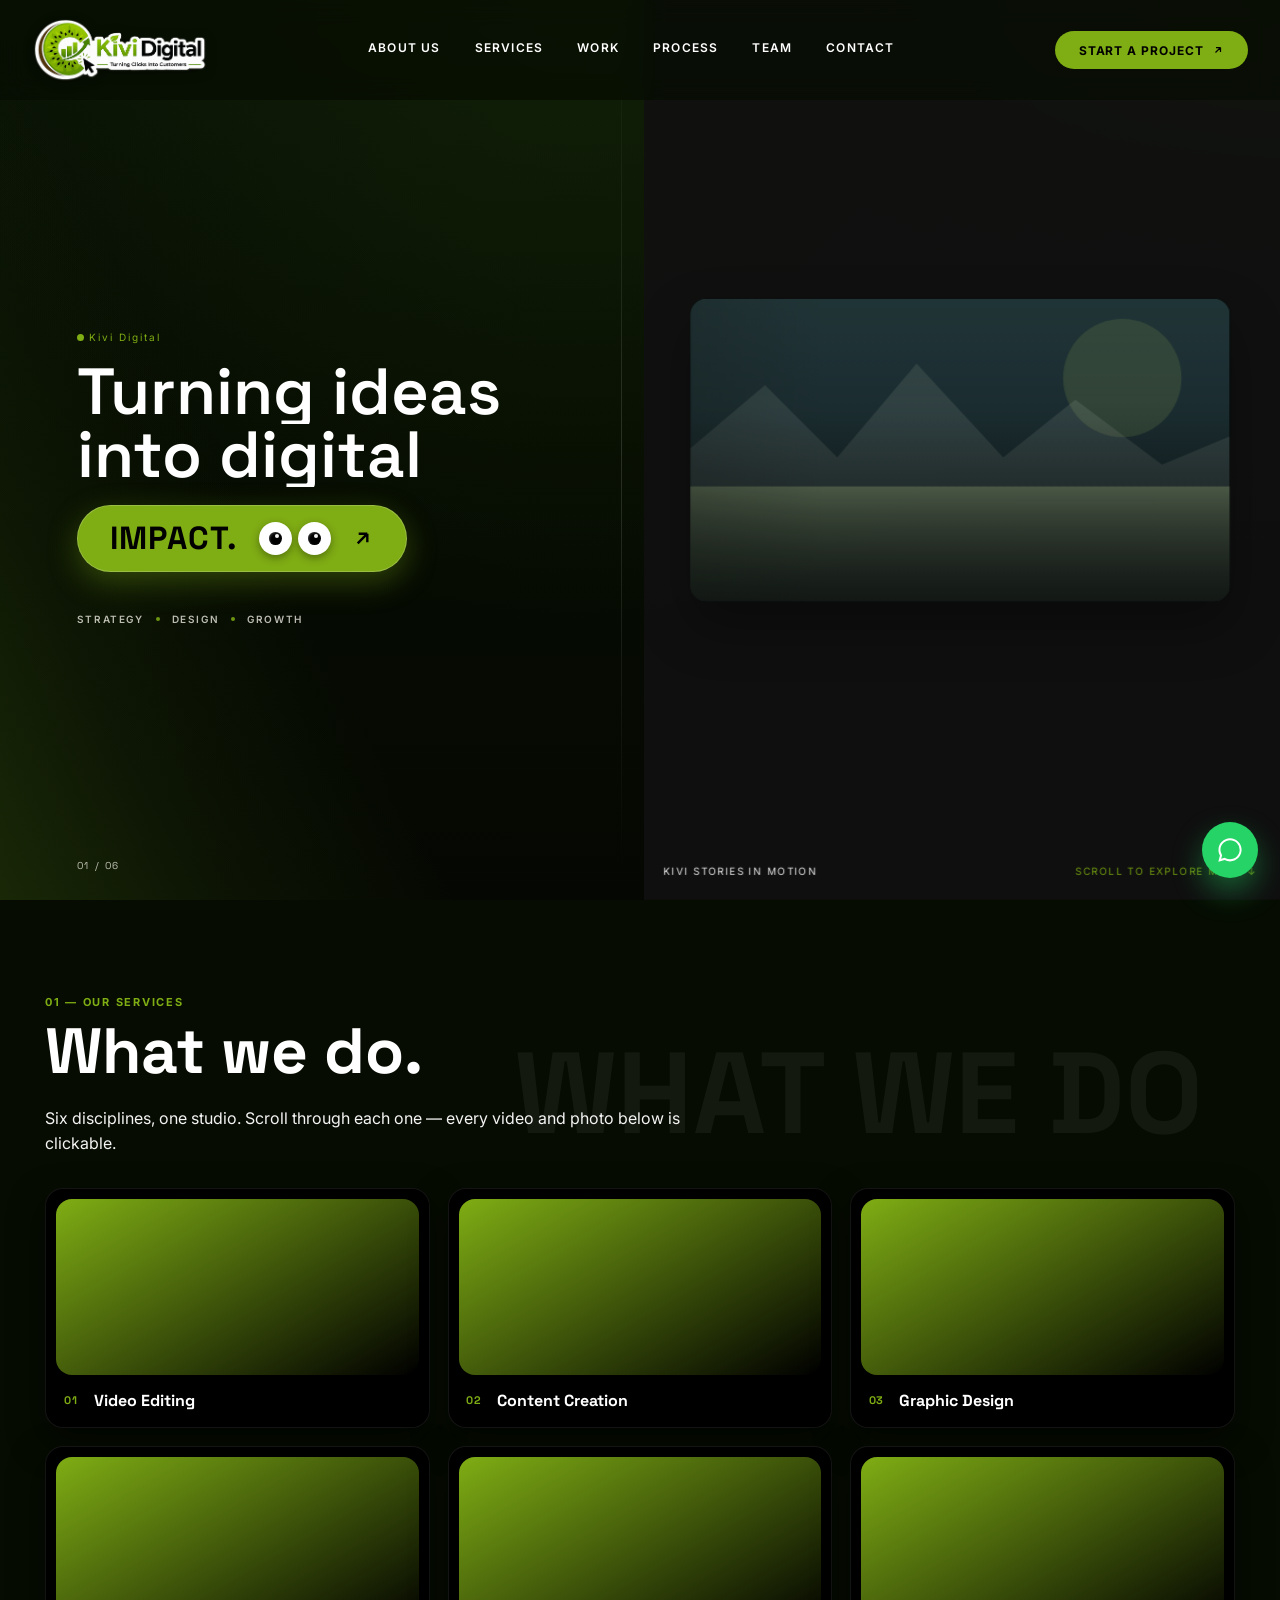
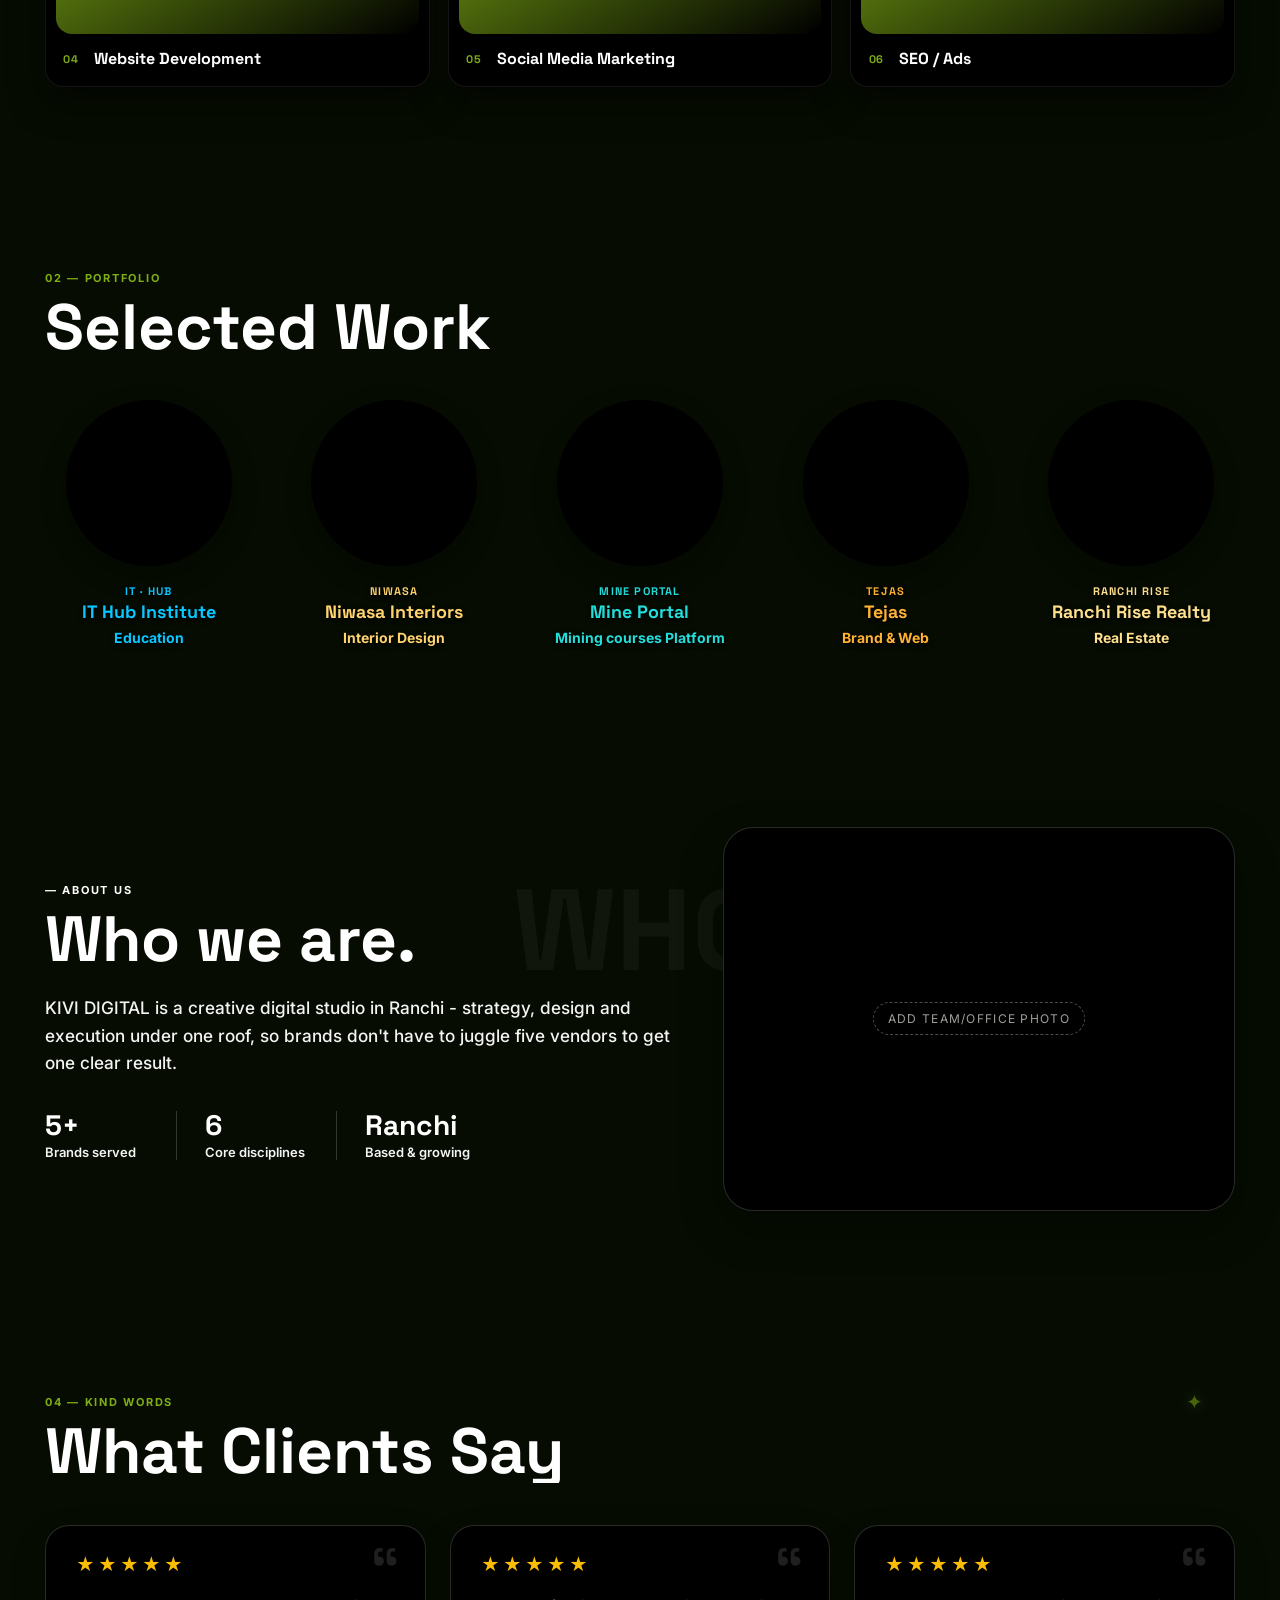
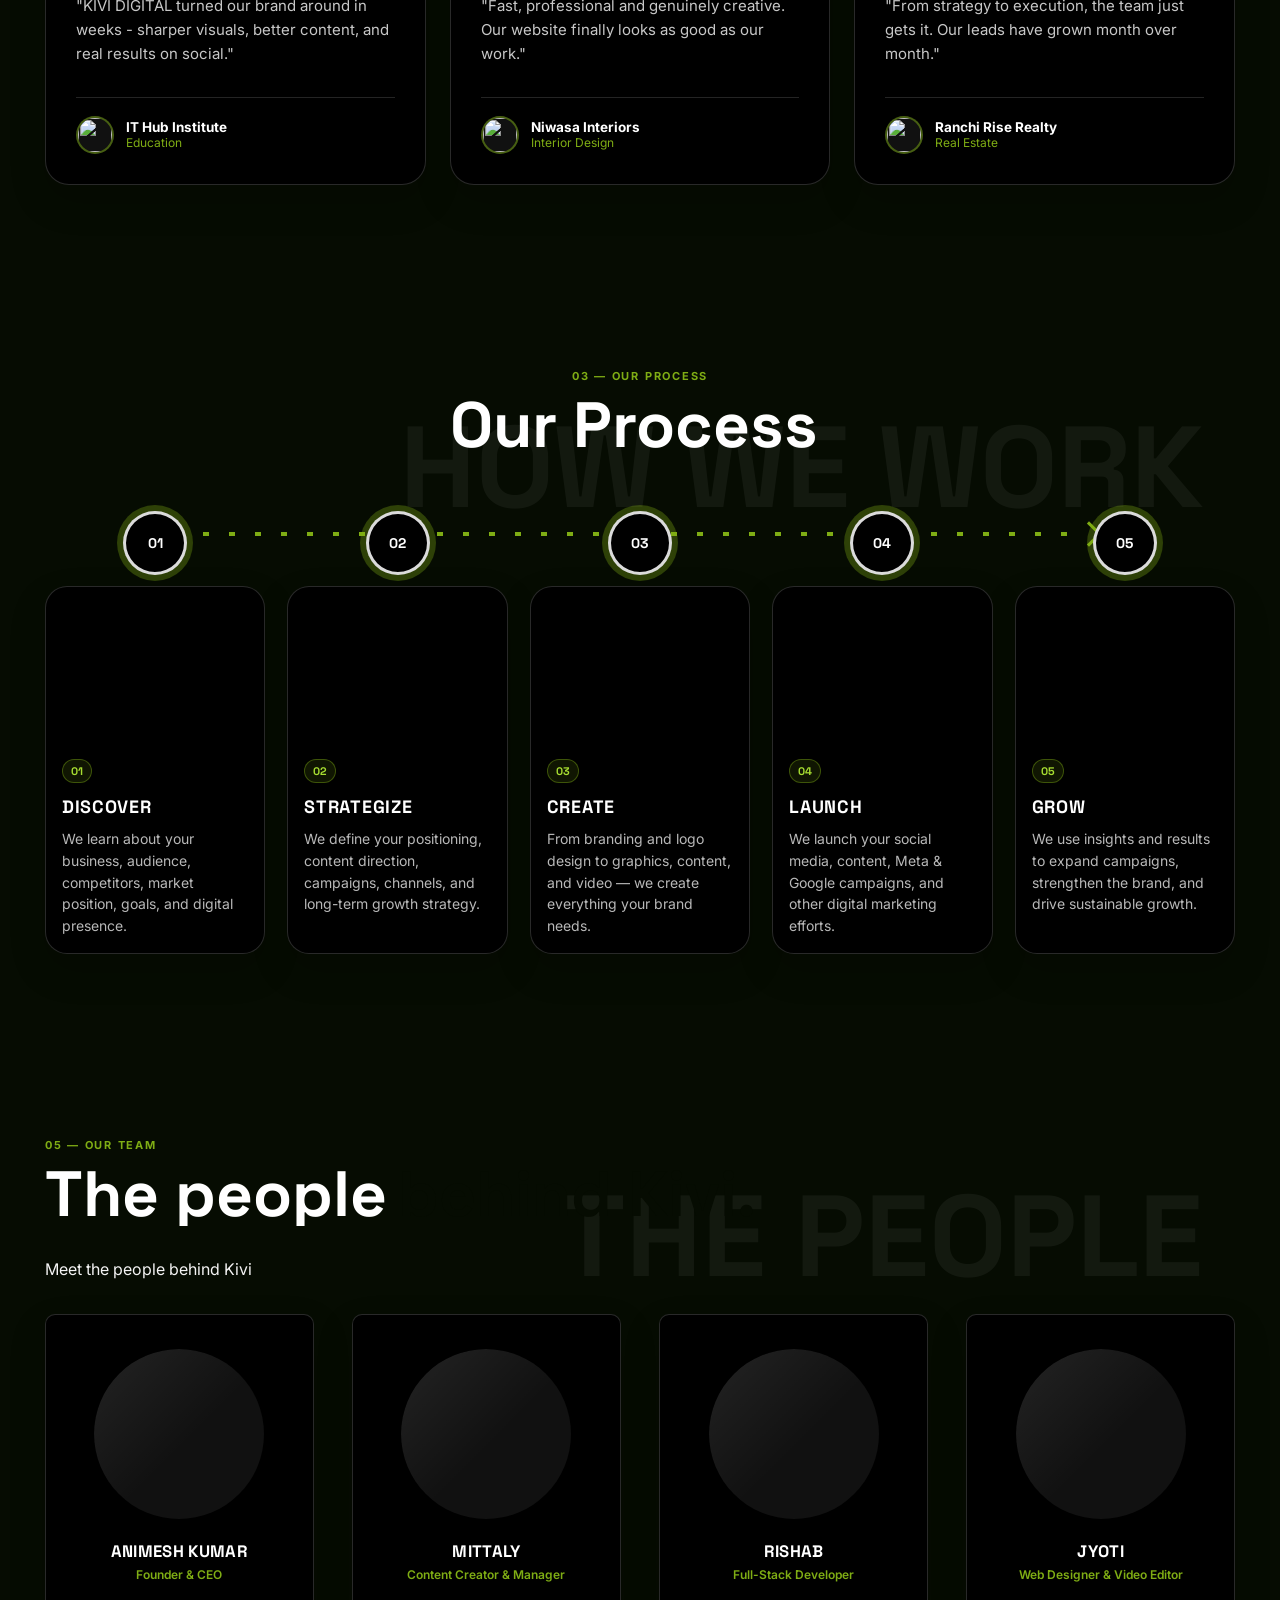
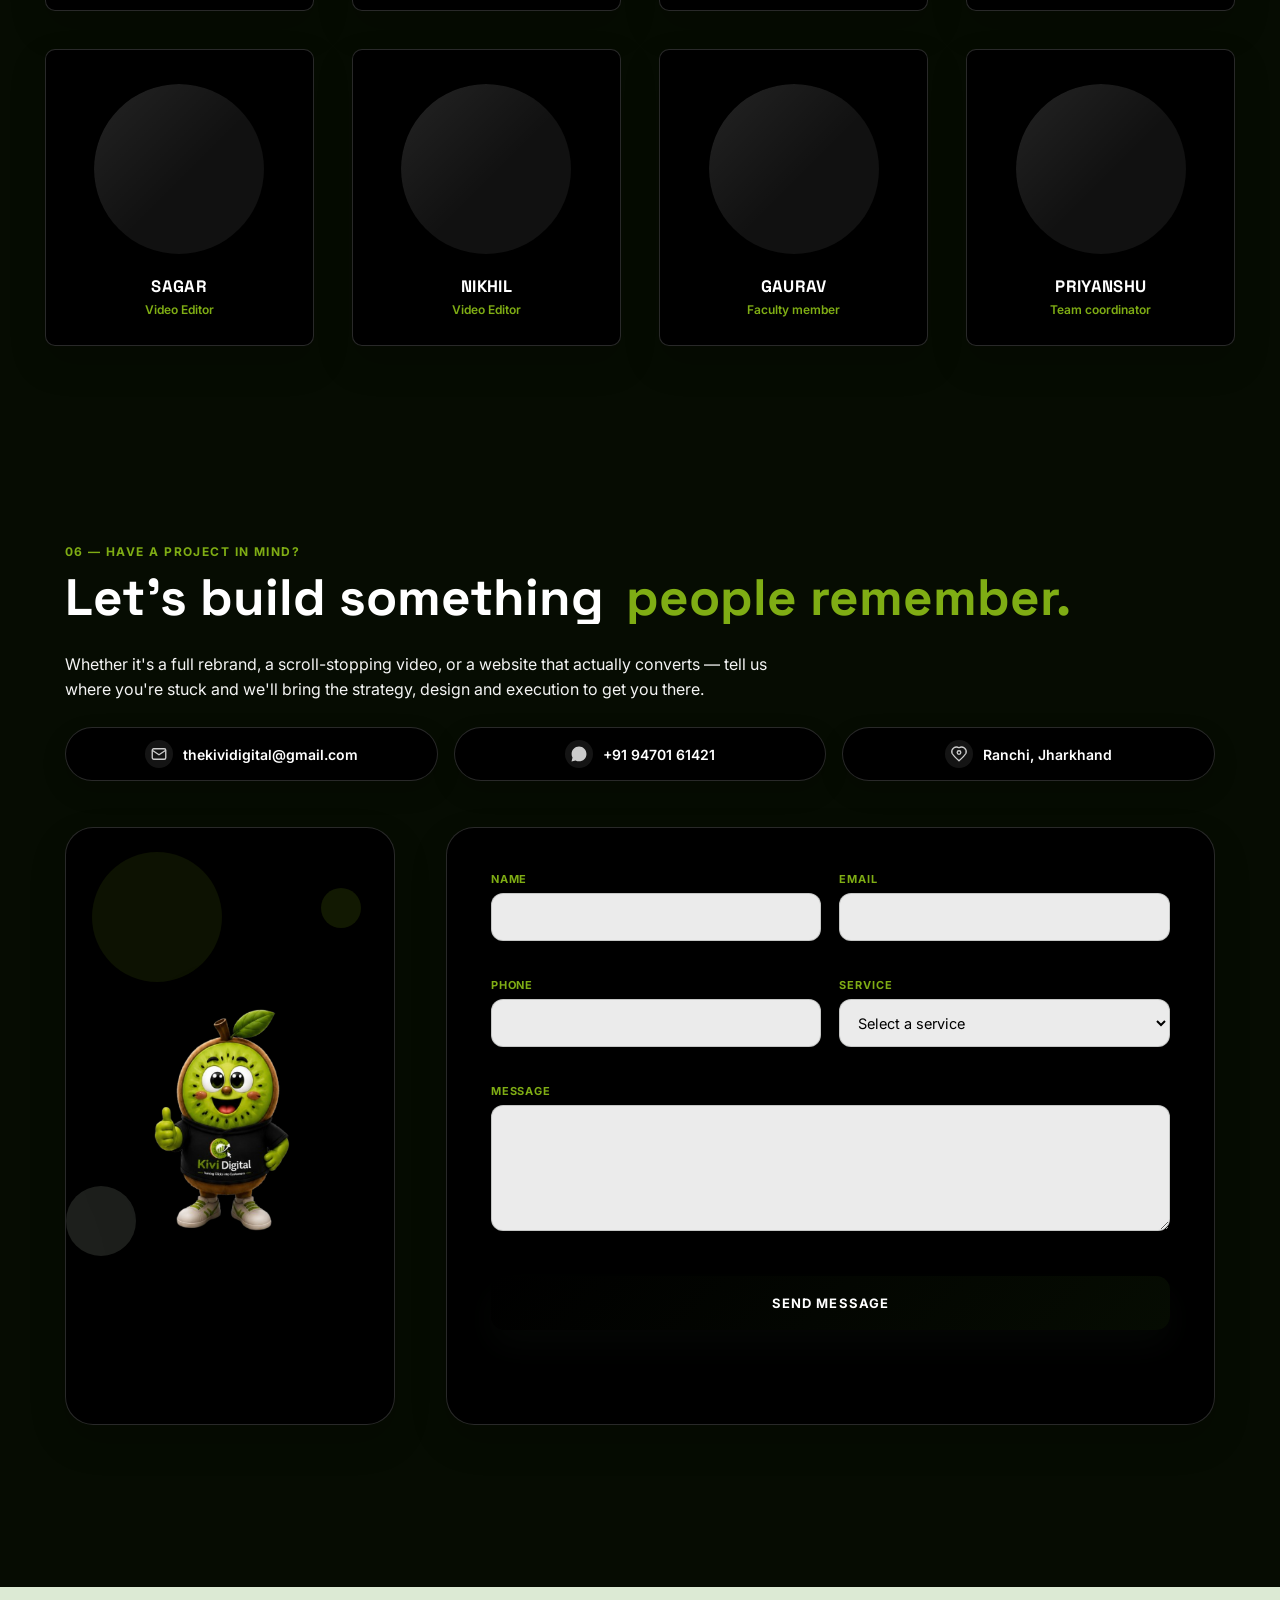
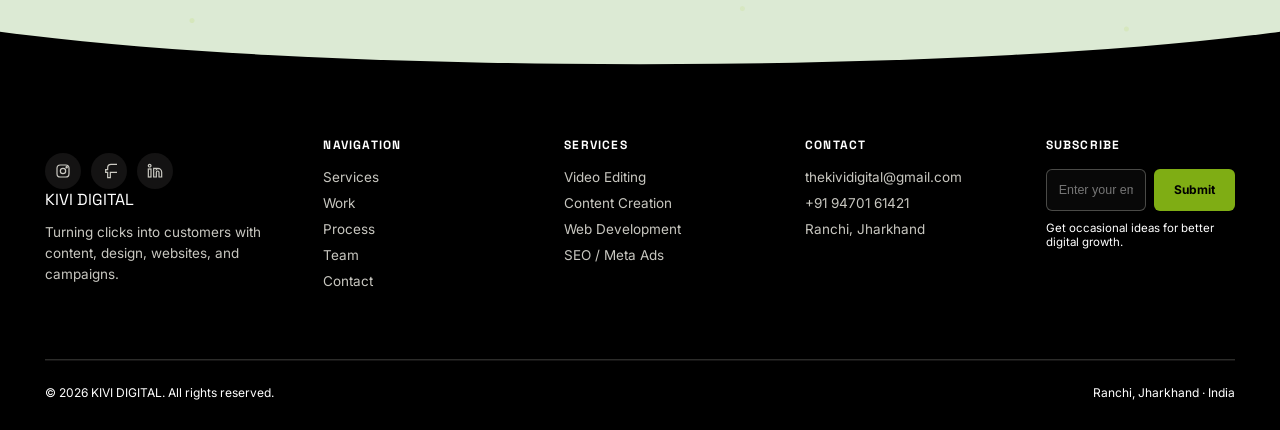
==== commit fd670dac: "Update color variables and enhance background styles; implement eye follow button component with int" ====
--- a/kivi-digital/index.html
+++ b/kivi-digital/index.html
@@ -77,12 +77,8 @@
           <h1 class="hero-title font-display" data-hero-title>
             <span class="reveal-mask"><span>Turning ideas</span></span>
             <span class="reveal-mask"><span>into digital</span></span>
-            <span class="reveal-mask"><span class="accent">impact.</span></span>
+            <span class="reveal-mask"><span><a href="#services" class="eye-follow-btn hero-impact-btn pill-btn" data-eye-btn data-link="#services" data-text="impact." data-btn-color="#7fad14" data-text-color="#000000" data-eye-color="#ffffff" data-pupil-color="#000000" data-eye-count="2" data-blinking="true" data-blink-intensity="1" aria-label="Explore our work and services"><span class="eye-btn-label">impact.</span><span class="eye-btn-eyes" aria-hidden="true"><span class="eye-btn-eye"><span class="eye-btn-pupil"></span></span><span class="eye-btn-eye"><span class="eye-btn-pupil"></span></span></span><svg class="eye-btn-arrow" width="22" height="22" viewBox="0 0 24 24" fill="none" stroke="currentColor" stroke-width="2.5"><path d="M7 17L17 7M17 7H8M17 7V16"/></svg></a></span></span>
           </h1>
-          <div class="F">
-            <p class="hero-intro reveal">We create content, design, websites and digital campaigns that help ambitious brands grow.</p>
-            <a href="#services" class="hero-cta reveal">Explore more <span aria-hidden="true">↗</span></a>
-          </div>
           <div class="hero-meta reveal">
             <span>Strategy</span><i></i><span>Design</span><i></i><span>Growth</span>
           </div>
--- a/kivi-digital/css/style.css
+++ b/kivi-digital/css/style.css
@@ -2,17 +2,17 @@
   /* =========================================================
      EDITABLE COLOR SYSTEM — change these values only
      ========================================================= */
-  --sage-deep: #000000;
-  --sage-primary: #000000;
-  --sage: #000000;
+  --sage-deep: #060c02;
+  --sage-primary: #060c02;
+  --sage: #060c02;
   --sage-light: #7fad14;
-  --sage-soft: #0c1001;
+  --sage-soft: #0c1405;
   --sage-pale: #eafce0;
   --sage-background: var(--sage);
   --cream-text: #ffffff;
   --soft-cream-text: #f4f4f4;
   --dark-text: #000000;
-  --contact-bg-tint: #eaf4d8;
+  --contact-bg-tint: rgba(84, 126, 16, 0.08);
 
   --navy-1: var(--sage-deep);
   --navy-2: var(--sage);
@@ -39,12 +39,19 @@
 html { scroll-behavior: smooth; }
 body {
   margin: 0;
-  background-color: #b3ff00;
+  background-color: #060c02;
   background-image:
-    radial-gradient(circle, rgba(255,255,255,.35) 1.15px, transparent 1.35px),
-    linear-gradient(135deg, #111800 0%, #bcfe20 100%);
-  background-size: 24px 24px, cover;
+    /* 1. Top-Right Soft Radiant Ambient Studio Glow */
+    radial-gradient(ellipse 65% 50% at 100% 0%, rgba(84, 126, 16, 0.48) 0%, rgba(40, 68, 10, 0.22) 40%, transparent 70%),
+    /* 2. Bottom-Left Angled Directional Light Facet */
+    linear-gradient(62deg, rgba(58, 92, 15, 0.38) 0%, rgba(58, 92, 15, 0.15) 12%, transparent 26%),
+    /* 3. Subtle Top-Edge Ambient Light */
+    radial-gradient(circle at 45% 0%, rgba(26, 46, 8, 0.45) 0%, transparent 55%),
+    /* 4. Deep Obsidian-Forest Base Tone */
+    linear-gradient(180deg, #0a1406 0%, #060c02 50%, #050802 100%);
+  background-size: 100% 100%;
   background-attachment: fixed;
+  background-repeat: no-repeat;
   color: var(--cream-text);
   font-family: var(--font-body);
   -webkit-font-smoothing: antialiased;
@@ -234,7 +241,7 @@
   letter-spacing: 0; color: var(--cream-text); opacity: .1; pointer-events: none; white-space: nowrap;
 }
 .reveal-mask { overflow: hidden; }
-.reveal-mask span { display: inline-block; transform: translateY(110%); }
+.reveal-mask > span { display: inline-block; transform: translateY(110%); }
 .reveal { opacity: 0; transform: translateY(18px); }
 .text-link { display: inline-flex; align-items: center; gap: 10px; font-weight: 600; font-size: 14px; padding-bottom: 4px; border-bottom: 1px solid rgba(244,243,234,.48); color: var(--cream-text); }
 .text-link .arrow { transition: transform 220ms var(--ease); }
@@ -264,7 +271,7 @@
    ========================================================= */
 .sec-hero {
   min-height: 100svh; height: min(900px, 100svh); padding: 0;
-  background: transparent; color: var(--dark-text); overflow: hidden;
+  background: transparent; color: var(--cream-text); overflow: hidden;
 }
 .hero-noise {
   z-index: 3; opacity: .05;
@@ -288,13 +295,172 @@
 .hero-title { max-width: 560px; margin: 18px 0 0; text-align: left; text-transform: none; font-size: clamp(3.15rem,5.1vw,6.2rem); line-height: .96; letter-spacing: 0; font-weight: 600; }
 .hero-title .reveal-mask { display: block; }
 .hero-title .reveal-mask + .reveal-mask { margin-left: 0; }
+.hero-title .reveal-mask:last-child {
+  overflow: visible;
+  padding: 8px 14px;
+  margin: -8px -14px;
+}
 .hero-title .accent { color: var(--lime); }
-.hero-bottom { align-items: flex-start; justify-content: flex-start; gap: 24px; margin-top: 0px; text-align: left; }
-.hero-intro { max-width: 390px; margin: 0; font-size: 15px; line-height: 1.7; color: rgba(244,243,234,.76); }
-.hero-cta { display: inline-flex; align-items: center; justify-content: space-between; gap: 24px; min-width: 190px; padding: 13px 17px 13px 19px; border: 1px solid rgba(244,243,234,.42); border-radius: 100px; background: rgba(244,243,234,.09); color: var(--cream-text); font-size: 11px; font-weight: 700; letter-spacing: .14em; text-transform: uppercase; backdrop-filter: blur(8px); transition: background 220ms var(--ease), border-color 220ms var(--ease), transform 220ms var(--ease); }
-.hero-cta span { font-size: 18px; line-height: 1; font-weight: 400; }
-.hero-cta:hover { transform: translateY(-3px); background: rgba(244,243,234,.18); border-color: rgba(244,243,234,.76); }
-.hero-meta { display: flex; align-items: center; gap: 12px; margin-top: clamp(34px,7vh,72px); color: rgba(244,243,234,.54); font-size: 10px; font-weight: 600; letter-spacing: .16em; text-transform: uppercase; }
+
+/* =========================================================
+   EYE FOLLOW BUTTON COMPONENT
+   ========================================================= */
+.eye-follow-btn {
+  display: inline-flex;
+  align-items: center;
+  gap: var(--eye-gap, 10px);
+  background-color: var(--btn-color, transparent);
+  color: var(--text-color, var(--lime));
+  padding: var(--btn-padding, 0);
+  border-radius: var(--btn-radius, 999px);
+  text-decoration: none;
+  cursor: pointer;
+  border: none;
+  outline: none;
+  vertical-align: middle;
+  transition: transform 240ms var(--ease), filter 240ms var(--ease);
+}
+.eye-follow-btn:hover {
+  transform: translateY(-2px);
+}
+.eye-btn-label {
+  font-family: inherit;
+  font-size: inherit;
+  font-weight: inherit;
+  line-height: inherit;
+  color: inherit;
+  display: inline-block;
+  transition: text-shadow 240ms var(--ease);
+}
+.eye-follow-btn:hover .eye-btn-label {
+  text-shadow: 0 0 28px rgba(127,173,20,.65);
+}
+.eye-btn-eyes {
+  display: inline-flex;
+  align-items: center;
+  gap: var(--eye-gap, 8px);
+  user-select: none;
+  pointer-events: none;
+}
+.eye-btn-eye {
+  position: relative;
+  width: var(--eye-size, clamp(28px, 3.4vw, 42px));
+  height: var(--eye-size, clamp(28px, 3.4vw, 42px));
+  background-color: var(--eye-color, #ffffff);
+  border-radius: 50%;
+  overflow: hidden;
+  display: flex;
+  align-items: center;
+  justify-content: center;
+  box-shadow: 0 4px 16px rgba(0,0,0,.5), inset 0 1px 2px rgba(0,0,0,.15);
+  transform-origin: center center;
+  will-change: transform;
+}
+.eye-btn-pupil {
+  position: absolute;
+  width: var(--pupil-size, clamp(11px, 1.3vw, 16px));
+  height: var(--pupil-size, clamp(11px, 1.3vw, 16px));
+  background-color: var(--pupil-color, #060c02);
+  border-radius: 50%;
+  will-change: transform;
+  pointer-events: none;
+  box-shadow: inset 1px 1px 2px rgba(255,255,255,.2);
+}
+.eye-btn-pupil::after {
+  content: "";
+  position: absolute;
+  top: 18%;
+  right: 22%;
+  width: 32%;
+  height: 32%;
+  background: #ffffff;
+  border-radius: 50%;
+  opacity: .95;
+}
+.eye-btn-eye.is-blinking {
+  animation: eye-blink 160ms cubic-bezier(.4, 0, .2, 1);
+}
+@keyframes eye-blink {
+  0%, 100% { transform: scaleY(1); }
+  50% { transform: scaleY(0.06); }
+}
+
+.hero-impact-btn {
+  font-size: clamp(3.15rem, 5.1vw, 6.2rem);
+  line-height: .96;
+  font-weight: 600;
+  color: var(--lime);
+}
+.hero-impact-btn .eye-btn-eyes {
+  margin-left: clamp(8px, 1vw, 16px);
+  transform: translateY(-0.06em);
+}
+
+/* Pill Button Structure for impact — styled like "Start a Project" */
+.hero-impact-btn.pill-btn {
+  display: inline-flex;
+  align-items: center;
+  gap: clamp(10px, 1.4vw, 18px);
+  padding: clamp(10px, 1.3vw, 16px) clamp(22px, 2.5vw, 36px);
+  border-radius: 999px;
+  background: var(--lime);
+  color: #000000;
+  font-size: clamp(1.4rem, 2.5vw, 2.3rem);
+  line-height: 1;
+  font-weight: 700;
+  letter-spacing: .04em;
+  text-transform: uppercase;
+  margin-top: clamp(14px, 2vh, 24px);
+  box-shadow: 0 10px 30px rgba(127,173,20,.35);
+  border: 1px solid rgba(255,255,255,.2);
+  transition: transform 220ms var(--ease), background 220ms var(--ease), box-shadow 220ms var(--ease);
+}
+.hero-impact-btn.pill-btn:hover {
+  transform: translateY(-3px) scale(1.02);
+  background: #8dc515;
+  box-shadow: 0 16px 40px rgba(127,173,20,.55);
+}
+.hero-impact-btn.pill-btn .eye-btn-label {
+  color: #000000;
+  font-weight: 700;
+  letter-spacing: .04em;
+  font-family: var(--font-display);
+}
+.hero-impact-btn.pill-btn:hover .eye-btn-label {
+  text-shadow: none;
+}
+.hero-impact-btn.pill-btn .eye-btn-eyes {
+  margin-left: 2px;
+  transform: none;
+  gap: 6px;
+}
+.hero-impact-btn.pill-btn .eye-btn-eye {
+  width: clamp(24px, 2.6vw, 34px);
+  height: clamp(24px, 2.6vw, 34px);
+  background-color: #ffffff;
+  box-shadow: 0 3px 8px rgba(0,0,0,.35);
+}
+.hero-impact-btn.pill-btn .eye-btn-pupil {
+  width: clamp(9px, 1vw, 13px);
+  height: clamp(9px, 1vw, 13px);
+  background-color: #000000;
+}
+.hero-impact-btn.pill-btn .eye-btn-arrow {
+  display: inline-flex;
+  align-items: center;
+  justify-content: center;
+  color: #000000;
+  width: clamp(16px, 1.8vw, 24px);
+  height: clamp(16px, 1.8vw, 24px);
+  transition: transform 200ms var(--ease);
+  margin-left: 2px;
+  flex-shrink: 0;
+}
+.hero-impact-btn.pill-btn:hover .eye-btn-arrow {
+  transform: translate(3px, -3px);
+}
+
+.hero-meta { display: flex; align-items: center; gap: 12px; margin-top: clamp(28px,4.5vh,48px); color: rgba(244,243,234,.54); font-size: 10px; font-weight: 600; letter-spacing: .16em; text-transform: uppercase; }
 .hero-meta i { width: 4px; height: 4px; border-radius: 50%; background: var(--lime); opacity: .85; }
 .hero-panel-index { position: absolute; left: clamp(28px,6vw,96px); bottom: 28px; color: rgba(244,243,234,.5); font-family: var(--font-display); font-size: 10px; letter-spacing: .16em; }
 .hero-panel--media { background: #000000; }
@@ -526,28 +692,28 @@
    ABOUT US ========================================================= */
 .sec-about { --accent: var(--sage-pale); }
 .sec-about .ghost-heading {
-  color: var(--dark-text);
-  opacity: .055;
+  color: #ffffff;
+  opacity: .04;
 }
 .sec-about .eyebrow,
 .sec-about .section-title {
-  color: var(--dark-text);
+  color: var(--cream-text);
 }
 .sec-about .section-sub {
   max-width: 680px;
-  color: rgba(0,0,0,.78);
+  color: var(--soft-cream-text);
   font-size: clamp(1rem, 1.35vw, 1.125rem);
   font-weight: 500;
   line-height: 1.6;
 }
 .about-grid { display: grid; grid-template-columns: 1.1fr .9fr; gap: clamp(24px, 4vw, 56px); align-items: center; position: relative; z-index: 1; }
 .about-stats { display: flex; gap: 0; margin-top: 34px; flex-wrap: wrap; }
-.about-stat { display: flex; flex-direction: column; gap: 5px; min-width: 132px; padding-right: 28px; margin-right: 28px; border-right: 1px solid rgba(0,0,0,.22); }
+.about-stat { display: flex; flex-direction: column; gap: 5px; min-width: 132px; padding-right: 28px; margin-right: 28px; border-right: 1px solid rgba(255,255,255,.18); }
 .about-stat:last-child { padding-right: 0; margin-right: 0; border-right: 0; }
-.about-stat strong { font-family: var(--font-display); font-size: clamp(1.7rem, 2.2vw, 2rem); line-height: 1; color: var(--dark-text); }
-.about-stat span { font-size: 13px; font-weight: 600; color: rgba(0,0,0,.7); }
-.about-media { aspect-ratio: 4/3; border-radius: var(--radius-lg); background: rgba(255,255,255,.34); border: 1px solid rgba(0,0,0,.18); box-shadow: 0 18px 44px rgba(0,0,0,.10); display: grid; place-items: center; }
-.about-media-placeholder {font-size: 12px; letter-spacing: .08rem; text-transform: uppercase; color: rgba(24,32,24,.45); border: 1.5px dashed rgba(0,0,0,.3); padding: 8px 14px; border-radius: 100px; }
+.about-stat strong { font-family: var(--font-display); font-size: clamp(1.7rem, 2.2vw, 2rem); line-height: 1; color: var(--cream-text); }
+.about-stat span { font-size: 13px; font-weight: 600; color: var(--soft-cream-text); }
+.about-media { aspect-ratio: 4/3; border-radius: var(--radius-lg); background: #000; border: 1px solid rgba(255,255,255,.16); box-shadow: 0 18px 44px rgba(0,0,0,.30); display: grid; place-items: center; }
+.about-media-placeholder {font-size: 12px; letter-spacing: .08rem; text-transform: uppercase; color: rgba(244,243,234,.65); border: 1.5px dashed rgba(255,255,255,.3); padding: 8px 14px; border-radius: 100px; }
 @media (max-width: 900px) { .about-grid { grid-template-columns: 1fr; } }
 @media (max-width: 560px) {
   .about-stats { gap: 20px; }
@@ -1081,8 +1247,8 @@
     flex-direction: column;
   }
 }
-/* Light green dotted background readability */
-body { color: var(--dark-text); }
+/* Ambient obsidian background typography & contrast */
+body { color: var(--cream-text); }
 .section,
 .section-title,
 .cta-title,
@@ -1094,7 +1260,7 @@
 .road-service-title,
 .process-title,
 .testimonial-name {
-  color: var(--dark-text);
+  color: var(--cream-text);
 }
 .section-sub,
 .cta-sub,
@@ -1106,7 +1272,7 @@
 .work-cat,
 .testimonial-quote,
 .testimonial-role {
-  color: rgba(24,32,24,.74);
+  color: var(--soft-cream-text);
 }
 .eyebrow,
 .hero-eyebrow,
@@ -1114,7 +1280,7 @@
 .work-logo,
 .process-index,
 .road-service .road-stop-index {
-  color: var(--sage-deep);
+  color: var(--lime);
 }
 .text-link,
 .hero-cta,
@@ -1133,16 +1299,16 @@
 }
 .hero-cta {
   background: rgba(24,32,24,.72);
-  border-color: rgba(24,32,24,.18);
+  border-color: rgba(127,173,20,.32);
 }
 .ghost-heading {
-  color: var(--sage-deep);
-  opacity: .08;
-}
-/* Light background contrast fixes */
+  color: #ffffff;
+  opacity: .05;
+}
+/* Scrolled navbar & glass finishes */
 .navbar {
   color: var(--cream-text);
-  background: rgba(91,76,56,.9);
+  background: rgba(6,12,2,.7);
   backdrop-filter: blur(12px);
 }
 .navbar.is-scrolled,
@@ -1152,14 +1318,14 @@
 .hero-meta,
 .hero-panel-index,
 .text-link {
-  color: rgba(24,32,24,.68);
+  color: rgba(244,243,234,.76);
 }
 .text-link {
-  border-color: rgba(24,32,24,.32);
+  border-color: rgba(127,173,20,.32);
 }
 .text-link:hover {
-  color: var(--sage-deep);
-  border-color: var(--sage-deep);
+  color: var(--lime);
+  border-color: var(--lime);
 }
 .hero-media-caption,
 .footer,
@@ -2341,20 +2507,20 @@
   max-width: 760px;
 }
 .sec-contact .cta-eyebrow {
-  color: var(--sage-deep);
+  color: var(--lime);
 }
 .sec-contact .cta-title {
   max-width: 920px;
   font-size: clamp(3rem, 5vw, 5rem);
   line-height: 1.04;
-  color: var(--dark-text);
+  color: var(--cream-text);
 }
 .sec-contact .cta-title .accent {
-  color: var(--sage-deep);
+  color: var(--lime);
 }
 .sec-contact .cta-sub {
   max-width: 640px;
-  color: rgba(24,32,24,.68);
+  color: var(--soft-cream-text);
   font-size: 16px;
 }
 .sec-contact .contact-methods {
@@ -2738,9 +2904,10 @@
   }
 }
 .navbar.is-scrolled {
-  background: rgba(91,76,56,.97) !important;
+  background: rgba(6,12,2,.94) !important;
   color: var(--cream-text);
-  backdrop-filter: blur(12px);
+  backdrop-filter: blur(16px);
+  border-bottom: 1px solid rgba(255,255,255,.08);
 }
 
 /* =========================================================
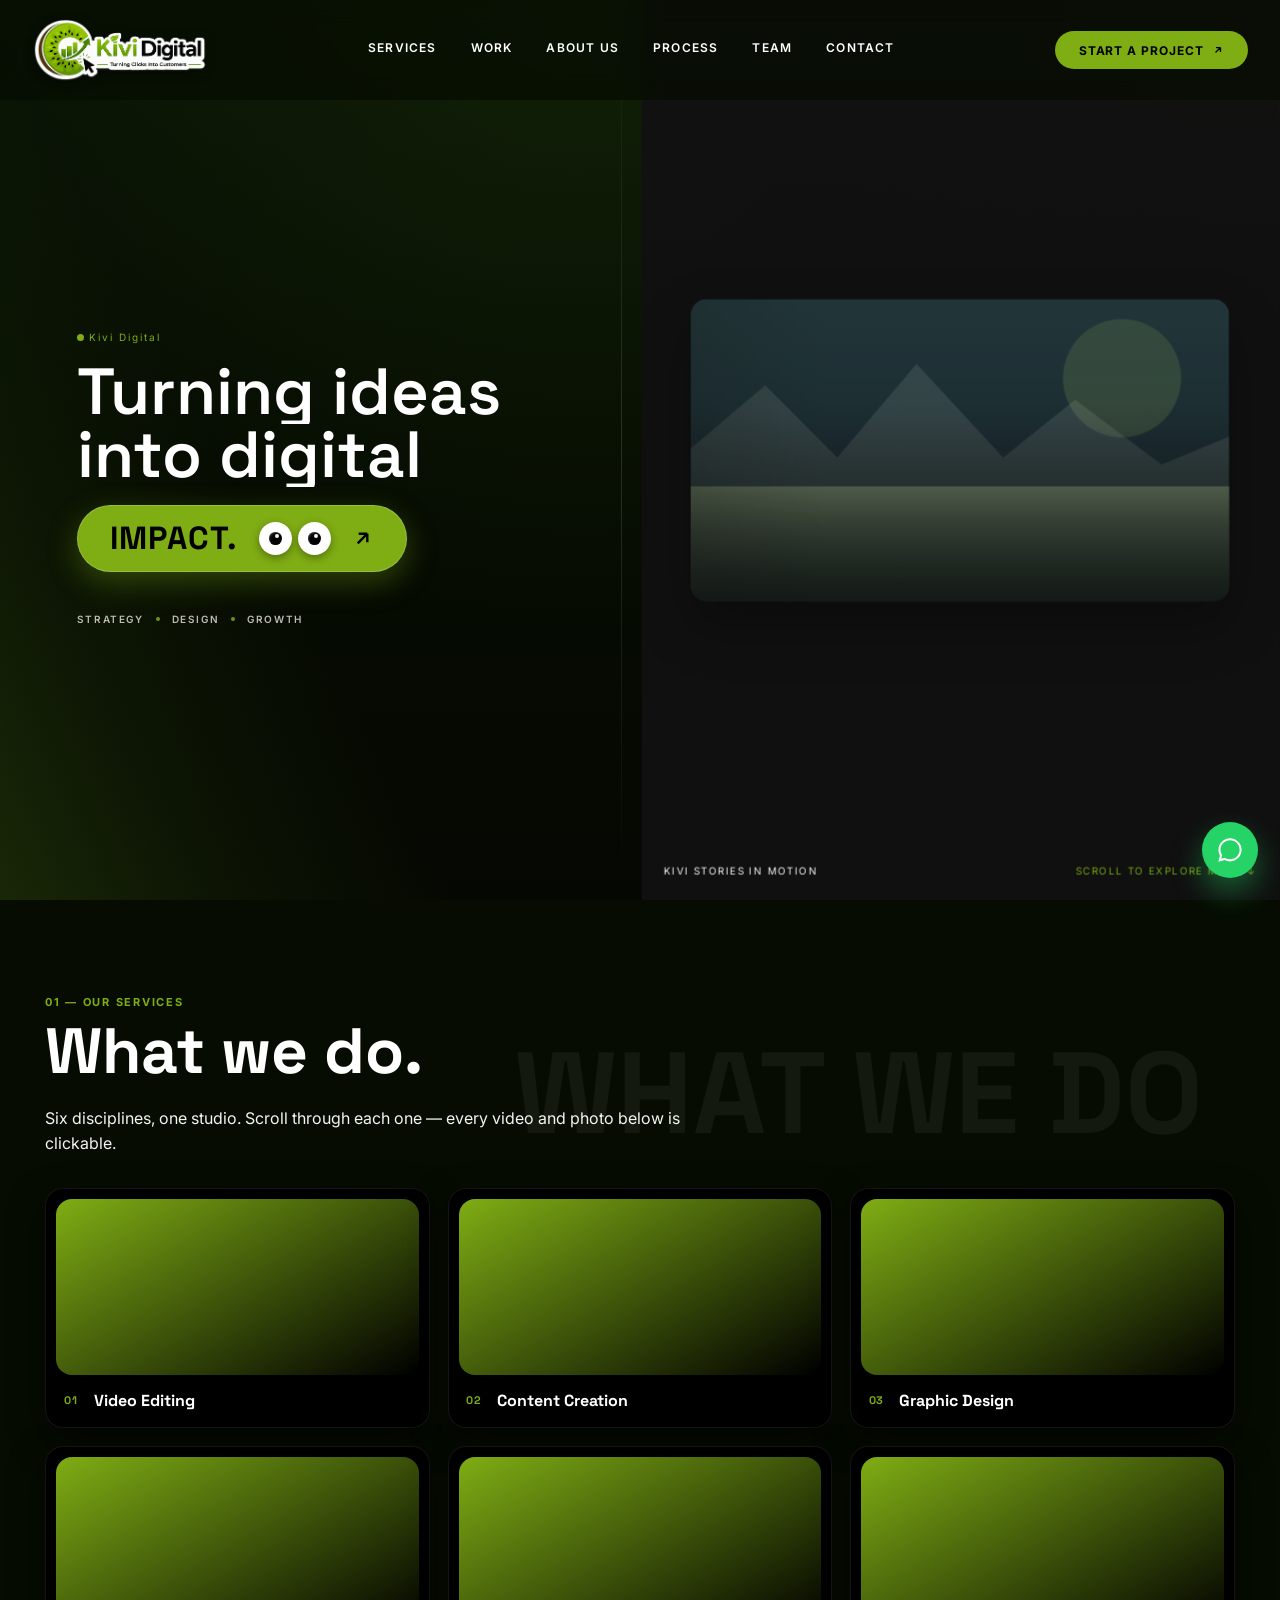
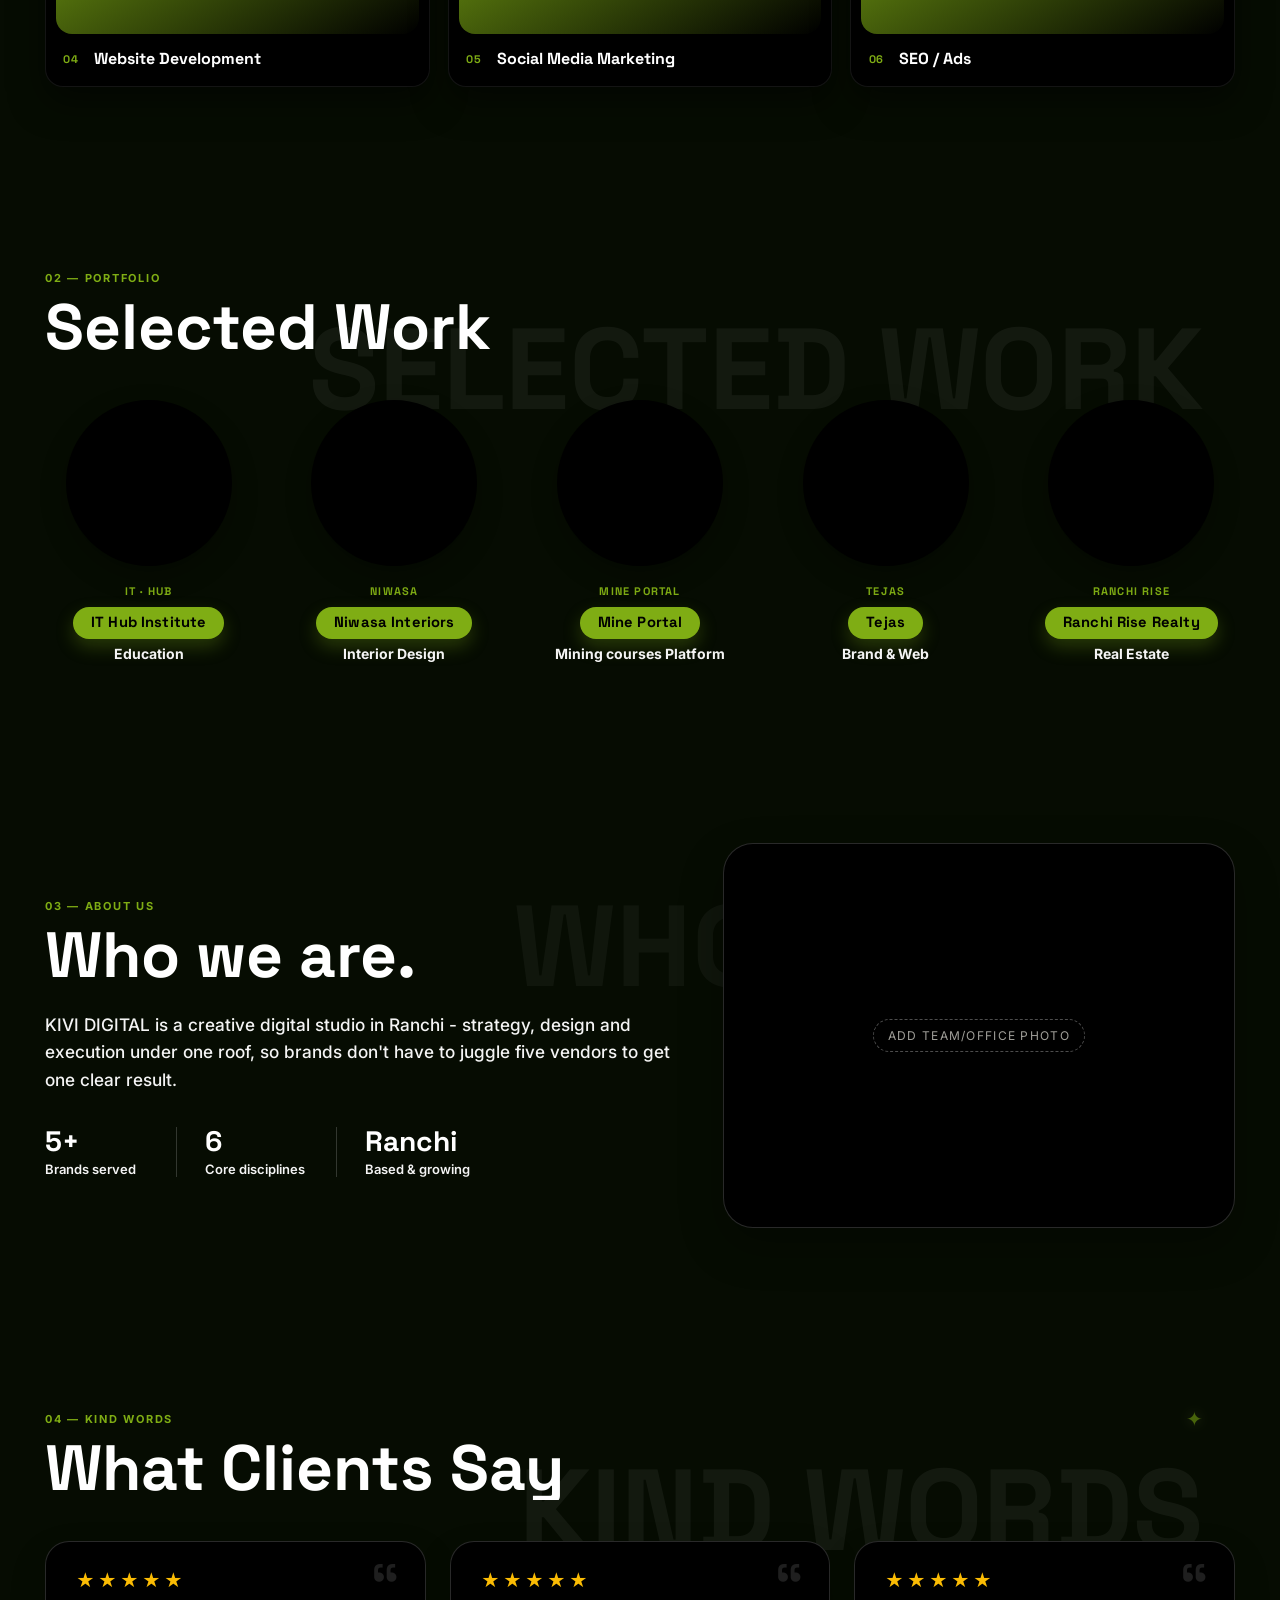
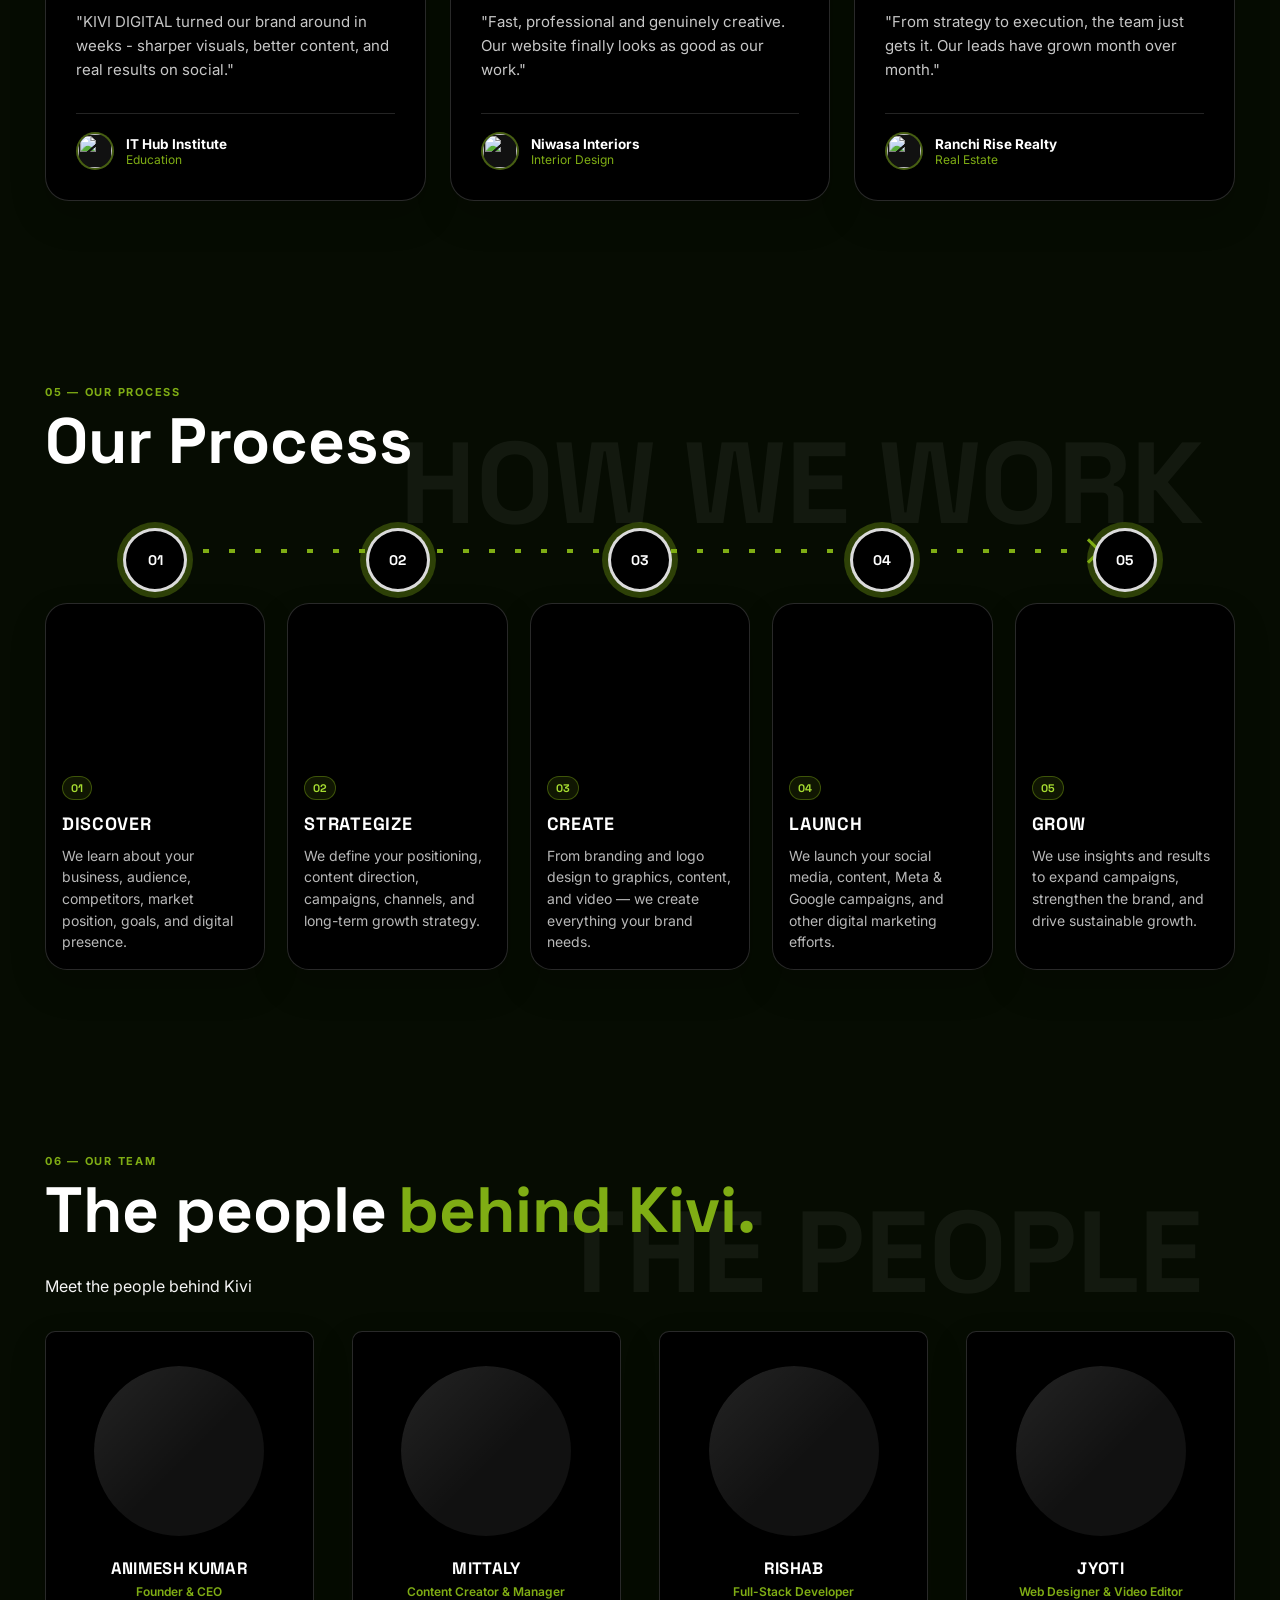
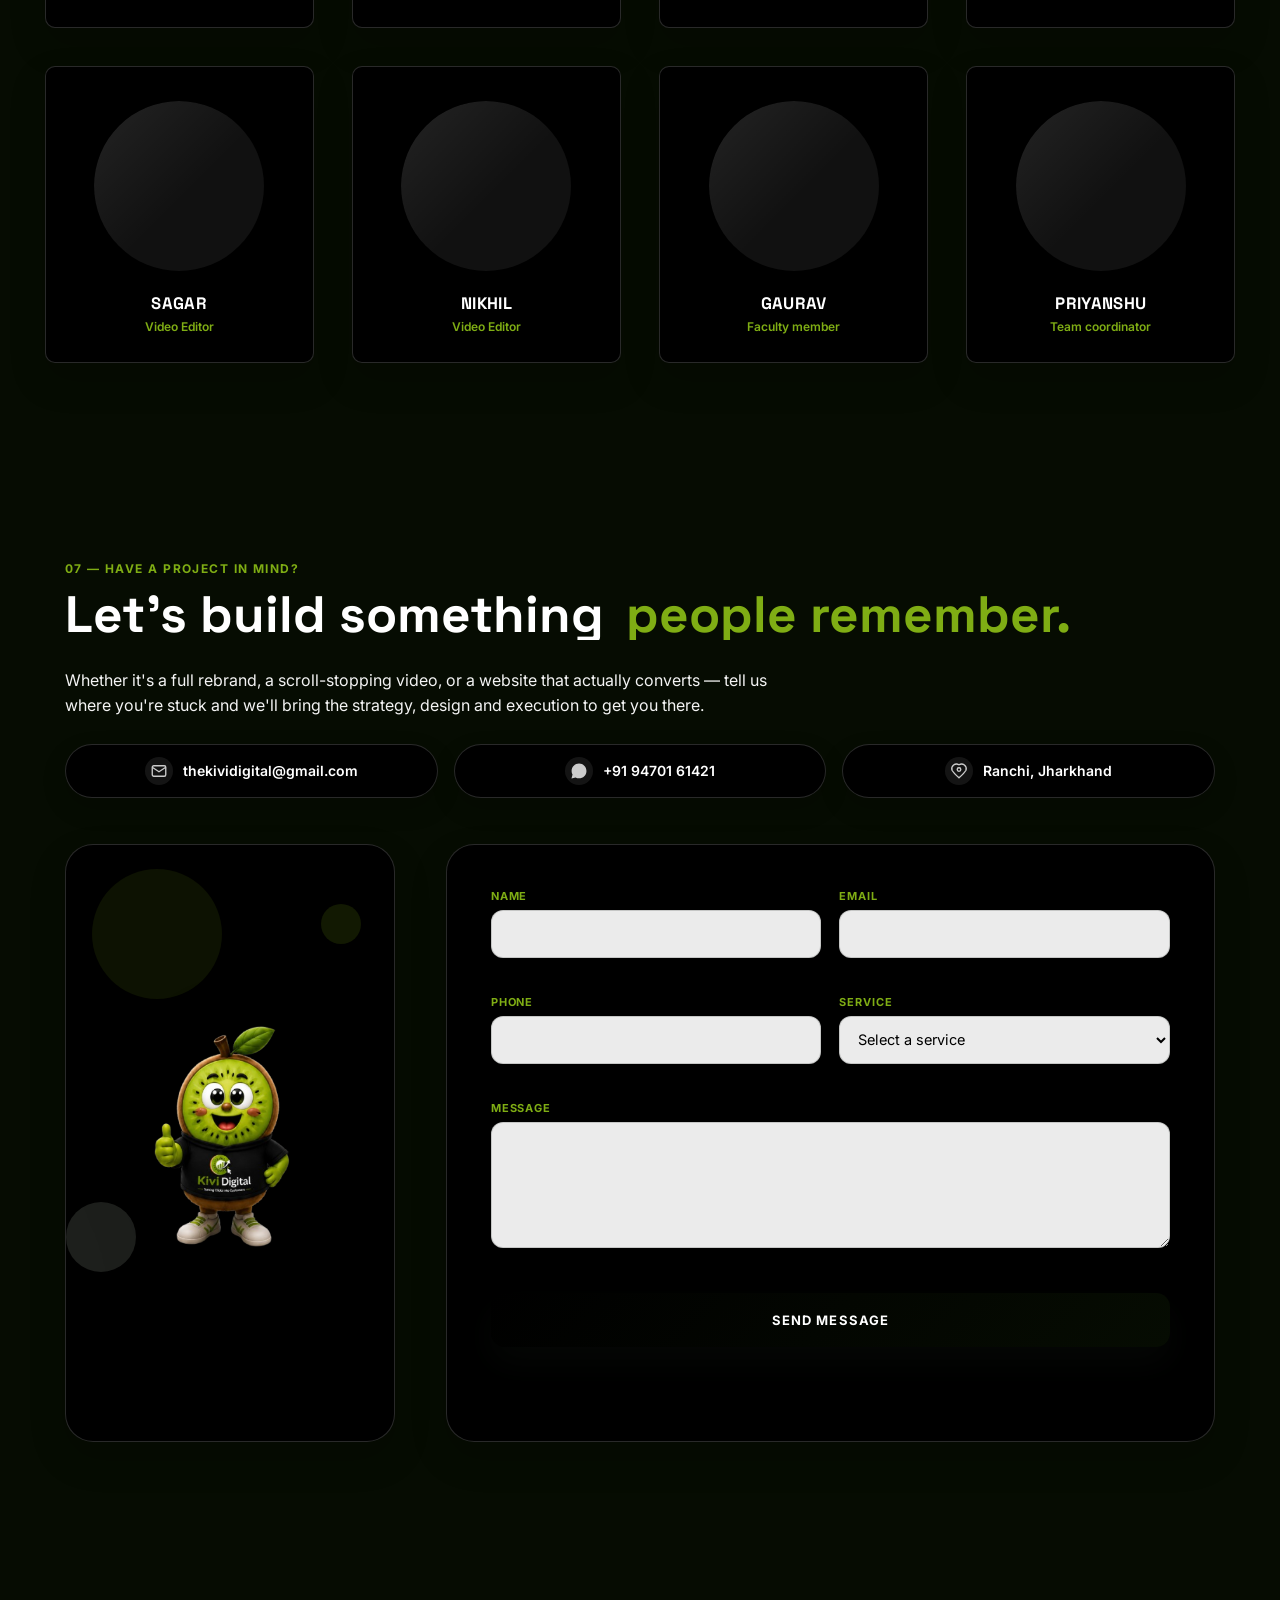
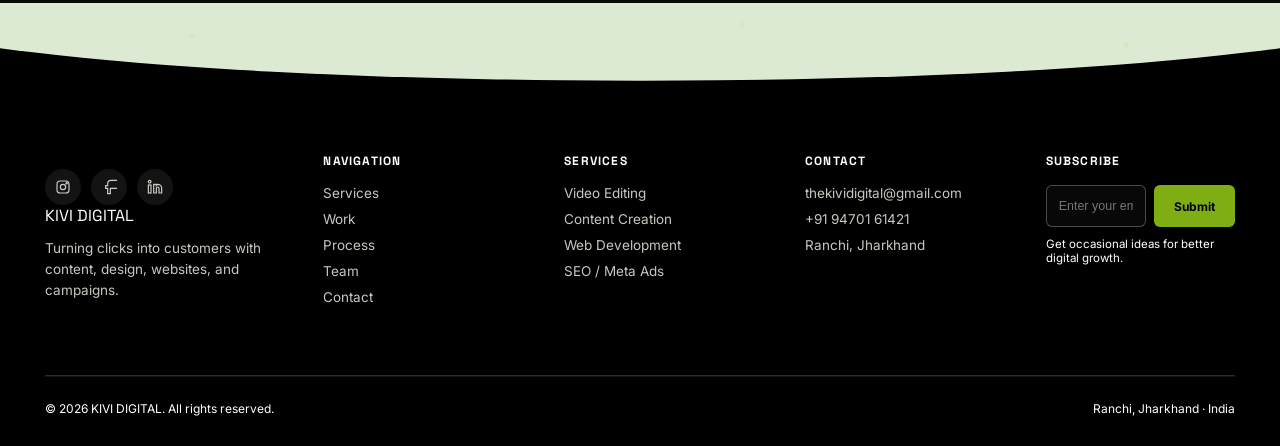
==== commit 6efd4caf: "Refactor navigation structure and update section headings for improved clarity and consistency" ====
--- a/kivi-digital/index.html
+++ b/kivi-digital/index.html
@@ -32,9 +32,9 @@
 
     <nav aria-label="Primary">
       <ul class="nav-links" data-nav-links>
-        <li><a href="#about" data-nav-link><span class="hover-anim" data-text="ABOUT US"><span>ABOUT US</span></span></a></li>
         <li><a href="#services" data-nav-link><span class="hover-anim" data-text="SERVICES"><span>SERVICES</span></span></a></li>
         <li><a href="#work" data-nav-link><span class="hover-anim" data-text="WORK"><span>WORK</span></span></a></li>
+        <li><a href="#about" data-nav-link><span class="hover-anim" data-text="ABOUT US"><span>ABOUT US</span></span></a></li>
         <li><a href="#process" data-nav-link><span class="hover-anim" data-text="PROCESS"><span>PROCESS</span></span></a></li>
         <li><a href="#team" data-nav-link><span class="hover-anim" data-text="TEAM"><span>TEAM</span></span></a></li>
         <li><a href="#contact" data-nav-link><span class="hover-anim" data-text="CONTACT"><span>CONTACT</span></span></a></li>
@@ -56,9 +56,9 @@
 
 <!-- Mobile nav panel -->
 <nav id="mobile-nav" class="mobile-nav" data-mobile-nav aria-label="Mobile">
-  <a href="#about">About Us</a>
   <a href="#services">Services</a>
   <a href="#work">Work</a>
+  <a href="#about">About Us</a>
   <a href="#process">Process</a>
   <a href="#team">Team</a>
   <a href="#contact">Contact</a>
@@ -83,7 +83,7 @@
             <span>Strategy</span><i></i><span>Design</span><i></i><span>Growth</span>
           </div>
         </div>
-        <span class="hero-panel-index" aria-hidden="true">01 / 06</span>
+        <span class="hero-panel-index" aria-hidden="true"></span>
       </div>
 
       <div class="hero-panel hero-panel--media">
@@ -246,6 +246,7 @@
   <section id="work" class="section sec-work">
     <span class="kv-star kv-star--sm" style="top:12%; left:3%;" aria-hidden="true"></span>
     <div class="wrap">
+      <span class="ghost-heading" aria-hidden="true">SELECTED WORK</span>
       <div class="work-head-row">
         <div>
           <span class="eyebrow reveal">02 &mdash; Portfolio</span>
@@ -338,7 +339,7 @@
       <span class="ghost-heading" aria-hidden="true">WHO WE ARE</span>
       <div class="about-grid">
         <div class="about-copy">
-          <span class="eyebrow reveal">&mdash; About Us</span>
+          <span class="eyebrow reveal">03 &mdash; About Us</span>
           <h2 class="section-title font-display"><span class="reveal-mask">Who we are.</span></h2>
           <p class="section-sub reveal">KIVI DIGITAL is a creative digital studio in Ranchi - strategy, design and execution under one roof, so brands don't have to juggle five vendors to get one clear result.</p>
           <div class="about-stats reveal">
@@ -361,6 +362,7 @@
           aria-hidden="true">&#10022;</span>
 
     <div class="wrap">
+      <span class="ghost-heading" aria-hidden="true">KIND WORDS</span>
 
       <div class="section-head">
         <span class="eyebrow reveal">04 &mdash; Kind Words</span>
@@ -458,7 +460,7 @@
     <div class="wrap">
       <span class="ghost-heading" aria-hidden="true">HOW WE WORK</span>
       <div class="section-head">
-        <span class="eyebrow reveal">03 &mdash; Our Process</span>
+        <span class="eyebrow reveal">05 &mdash; Our Process</span>
         <h2 class="section-title font-display"><span class="reveal-mask"><span>Our Process</span></span></h2>
       </div>
 
@@ -518,7 +520,7 @@
       <span class="ghost-heading" aria-hidden="true">THE PEOPLE</span>
       <div class="team-heading">
         <div>
-          <span class="eyebrow reveal">05 &mdash; Our Team</span>
+          <span class="eyebrow reveal">06 &mdash; Our Team</span>
           <h2 class="section-title font-display"><span class="reveal-mask"><span>The people</span></span><span class="reveal-mask"><span class="accent">behind Kivi.</span></span></h2>
         </div>
         <p class="section-sub reveal">Meet the people behind Kivi</p>
@@ -584,7 +586,7 @@
     <div class="wrap">
       <div class="cta-card" data-cta>
         <div class="cta-text">
-          <p class="cta-eyebrow reveal">06 &mdash; Have a project in mind?</p>
+          <p class="cta-eyebrow reveal">07 &mdash; Have a project in mind?</p>
           <h2 class="cta-title font-display">
             <span class="reveal-mask"><span>Let's build something</span></span>
             <span class="reveal-mask"><span class="accent">people remember.</span></span>
--- a/kivi-digital/css/style.css
+++ b/kivi-digital/css/style.css
@@ -650,12 +650,7 @@
   overflow: visible; padding-bottom: 0;
 }
 .work-card { min-width: 0; }
-.work-card-media {
-  display: block; width: 100%; position: relative; aspect-ratio: 16 / 9; height: auto; border-radius: var(--radius-lg); overflow: hidden;
-  background: linear-gradient(150deg, var(--sage-soft), var(--sage-deep)); background-size: contain; background-repeat: no-repeat; background-position: center;
-  transition: transform 550ms var(--ease-soft); text-align: left;
-}
-.work-card:hover .work-card-media { transform: scale(1.018); }
+/* .work-card-media layout/appearance rules live under .sec-work below (see "SELECTED WORK") */
 .work-card-foot { display: flex; flex-direction: column; gap: 4px; padding-top: 16px; }
 .work-logo { font-family: var(--font-display); font-size: 11px; letter-spacing: .1em; text-transform: uppercase; color: var(--accent); }
 .work-name { font-size: 21px; font-weight: 600; letter-spacing: 0; }
@@ -694,10 +689,6 @@
 .sec-about .ghost-heading {
   color: #ffffff;
   opacity: .04;
-}
-.sec-about .eyebrow,
-.sec-about .section-title {
-  color: var(--cream-text);
 }
 .sec-about .section-sub {
   max-width: 680px;
@@ -990,7 +981,6 @@
 @media (min-width: 901px) {
   .wwd-media { min-height: 420px; }
   .wwd-photo { min-height: 230px; }
-  .work-card-media { min-height: 360px; }
 }
 @media (max-width: 900px) {
   .wwd-media { min-height: 320px; }
@@ -1015,7 +1005,6 @@
   .wwd-media { min-height: 0; }
   .wwd-photo { min-height: 250px; }
   .work-scroller { grid-template-columns: repeat(2, minmax(0, 1fr)); gap: 24px; }
-  .work-card-media { min-height: 0; }
   .team-heading { margin-bottom: 30px; }
   .team-scroller { display: grid; grid-template-columns: repeat(4, minmax(0, 1fr)); gap: 24px; overflow: visible; }
   .team-card { min-width: 0; width: 100%; }
@@ -1038,7 +1027,7 @@
 /* Media interaction: every configured visual can be opened in the sitewide viewer. */
 [data-lightbox-trigger] { cursor: zoom-in; }
 .wwd-media video, .process-media video { cursor: zoom-in; }
-.work-card-media, .team-photo, .hero-media { cursor: zoom-in; }
+.team-photo, .hero-media { cursor: zoom-in; }
 
 /* =========================================================
    FINAL CONSISTENCY PASS
@@ -1088,7 +1077,6 @@
   grid-template-columns: minmax(0, 1.38fr) minmax(260px, .62fr);
 }
 .wwd-media,
-.work-card-media,
 .process-media {
   width: 100%;
   height: auto;
@@ -1150,7 +1138,6 @@
 @media (min-width: 901px) {
   .section { padding: 82px 0; }
   .wwd-media { aspect-ratio: 16 / 9; }
-  .work-card-media { min-height: 0; }
   .team-scroller { grid-template-columns: repeat(4, minmax(0, 1fr)); }
   .team-photo { width: 100%; aspect-ratio: 1 / 1; }
 }
@@ -1182,7 +1169,6 @@
     order: -1;
   }
   .wwd-media,
-  .work-card-media,
   .process-media {
     aspect-ratio: 16 / 10;
   }
@@ -1229,7 +1215,6 @@
     grid-template-columns: 1fr;
   }
   .wwd-media,
-  .work-card-media,
   .process-media {
     aspect-ratio: 4 / 3;
   }
@@ -1372,8 +1357,7 @@
 .wwd-info {
   max-width: 520px;
 }
-.wwd-media,
-.work-card-media {
+.wwd-media {
   height: clamp(240px, 24vw, 360px);
   aspect-ratio: auto;
 }
@@ -1432,8 +1416,7 @@
   .wwd-info {
     max-width: 100%;
   }
-  .wwd-media,
-  .work-card-media {
+  .wwd-media {
     height: auto;
     aspect-ratio: 16 / 10;
   }
@@ -1452,7 +1435,6 @@
     border-radius: 18px;
   }
   .wwd-media,
-  .work-card-media,
   .process-media {
     aspect-ratio: 4 / 3;
   }
@@ -2209,10 +2191,6 @@
 }
 
 /* Our Process: proper horizontal timeline UI */
-.sec-process .section-head {
-  text-align: center;
-  margin-inline: auto;
-}
 .sec-process .process-row {
   position: relative;
   display: grid;
@@ -2487,9 +2465,9 @@
   .sec-process .process-row::before { animation: none; }
 }
 
-/* Team heading accent visibility */
+/* Team heading accent: matches the lime accent used on .hero-title and .cta-title */
 .sec-team .section-title .accent {
-  color: var(--sage-deep);
+  color: var(--lime);
 }
 
 /* Contact section polish */
@@ -2947,15 +2925,14 @@
   background-position: center;
   border: 4px solid #000;
   overflow: hidden;
+  cursor: zoom-in;
   box-shadow: 0 10px 26px rgba(0,0,0,.28);
   transition: transform 260ms var(--ease), border-color 260ms var(--ease), box-shadow 260ms var(--ease);
 }
-.sec-work .work-card:hover .work-card-media {
-  transform: translateY(-6px) scale(1.04);
-  border-color: var(--lime);
-  box-shadow: 0 16px 34px rgba(0,0,0,.34);
-  filter: none;
-}
+/* Hover state for .sec-work .work-card-media is defined once, further down,
+   under "SELECTED WORK — logo-led typography and hover treatment" (per-card
+   colored box-shadow via :nth-child). A second, lower-specificity duplicate
+   used to live here and was always overridden by that later rule — removed. */
 .sec-work .work-card-foot {
   position: static;
   background: none;
@@ -2965,9 +2942,6 @@
   align-items: center;
   gap: 3px;
 }
-.sec-work .work-logo { color: #000; opacity: .55; font-size: 11px; }
-.sec-work .work-name { color: #000; font-size: 1.05rem; }
-.sec-work .work-cat { color: rgba(0,0,0,.55); }
 
 @media (max-width: 1100px) {
   .sec-work .work-scroller { grid-template-columns: repeat(3, minmax(0, 1fr)); }
@@ -3015,38 +2989,43 @@
 /* =========================================================
    SELECTED WORK — logo-led typography and hover treatment
    ========================================================= */
-.sec-work .work-card { --work-color: #111; }
-.sec-work .work-card:nth-child(1) { --work-color: #08c8ff; }
-.sec-work .work-card:nth-child(2) { --work-color: #ffd46e; }
-.sec-work .work-card:nth-child(3) { --work-color: #23deda; }
-.sec-work .work-card:nth-child(4) { --work-color: #ffb234; }
-.sec-work .work-card:nth-child(5) { --work-color: #ffe18d; }
-.sec-work .work-logo,
-.sec-work .work-name,
-.sec-work .work-cat {
-  color: var(--work-color);
-  opacity: 1;
-}
+/* Uses the site's existing consistent palette instead of a per-card
+   rainbow: --lime for the eyebrow label (matches .eyebrow elsewhere),
+   --soft-cream-text for the category (matches .section-sub / .work-cat
+   base rule), and the brand name is now a real pill button in the same
+   lime/black style as .btn-start and the hero "impact." button. */
 .sec-work .work-logo {
+  color: var(--lime);
   font-size: 11px;
   font-weight: 800;
   letter-spacing: .11em;
 }
 .sec-work .work-name {
-  font-size: clamp(1.12rem, 1.35vw, 1.32rem);
+  display: inline-flex;
+  align-items: center;
+  margin-top: 6px;
+  padding: 7px 18px;
+  border-radius: 999px;
+  background: var(--lime);
+  color: #000;
+  font-size: clamp(.92rem, 1.1vw, 1.05rem);
   font-weight: 800;
-  line-height: 1.18;
+  letter-spacing: .01em;
+  line-height: 1.2;
+  box-shadow: 0 8px 18px rgba(127,173,20,.28);
+  transition: transform 220ms var(--ease), background 220ms var(--ease), box-shadow 220ms var(--ease);
+}
+.sec-work .work-name:hover {
+  transform: translateY(-2px);
+  background: #8dc515;
+  box-shadow: 0 12px 26px rgba(127,173,20,.42);
 }
 .sec-work .work-cat {
   margin-top: 3px;
   font-size: 14px;
   font-weight: 700;
   line-height: 1.35;
-}
-.sec-work .work-logo,
-.sec-work .work-name,
-.sec-work .work-cat {
-  text-shadow: 0 1px 0 #000, 0 2px 5px rgba(0,0,0,.85);
+  color: var(--soft-cream-text);
 }
 .sec-work .work-card-visual {
   position: relative;
@@ -3084,7 +3063,7 @@
 }
 .sec-work .work-card-socials a:hover,
 .sec-work .work-card-socials a:focus-visible {
-  background: var(--work-color);
+  background: var(--lime);
   color: #000;
   transform: translateY(-2px);
 }
@@ -3099,17 +3078,12 @@
 }
 .sec-work .work-card:hover .work-card-media {
   transform: translateY(-10px) scale(1.09);
-  border-color: var(--work-color);
-  box-shadow: 0 22px 42px rgba(0,0,0,.35);
+  border-color: var(--lime);
+  box-shadow: 0 0 0 6px rgba(127,173,20,.18), 0 22px 42px rgba(0,0,0,.35);
 }
 .sec-work .work-card:hover .work-card-foot {
   transform: translateY(-3px);
 }
-.sec-work .work-card:nth-child(1):hover .work-card-media { box-shadow: 0 0 0 6px rgba(0,111,159,.18), 0 22px 42px rgba(0,111,159,.34); }
-.sec-work .work-card:nth-child(2):hover .work-card-media { box-shadow: 0 0 0 6px rgba(108,71,19,.18), 0 22px 42px rgba(108,71,19,.34); }
-.sec-work .work-card:nth-child(3):hover .work-card-media { box-shadow: 0 0 0 6px rgba(0,120,123,.18), 0 22px 42px rgba(0,120,123,.34); }
-.sec-work .work-card:nth-child(4):hover .work-card-media { box-shadow: 0 0 0 6px rgba(155,78,0,.18), 0 22px 42px rgba(155,78,0,.34); }
-.sec-work .work-card:nth-child(5):hover .work-card-media { box-shadow: 0 0 0 6px rgba(123,84,0,.18), 0 22px 42px rgba(123,84,0,.34); }
 @media (max-width: 700px) {
   .sec-work .work-card-visual { width: min(78%, 145px); }
 }
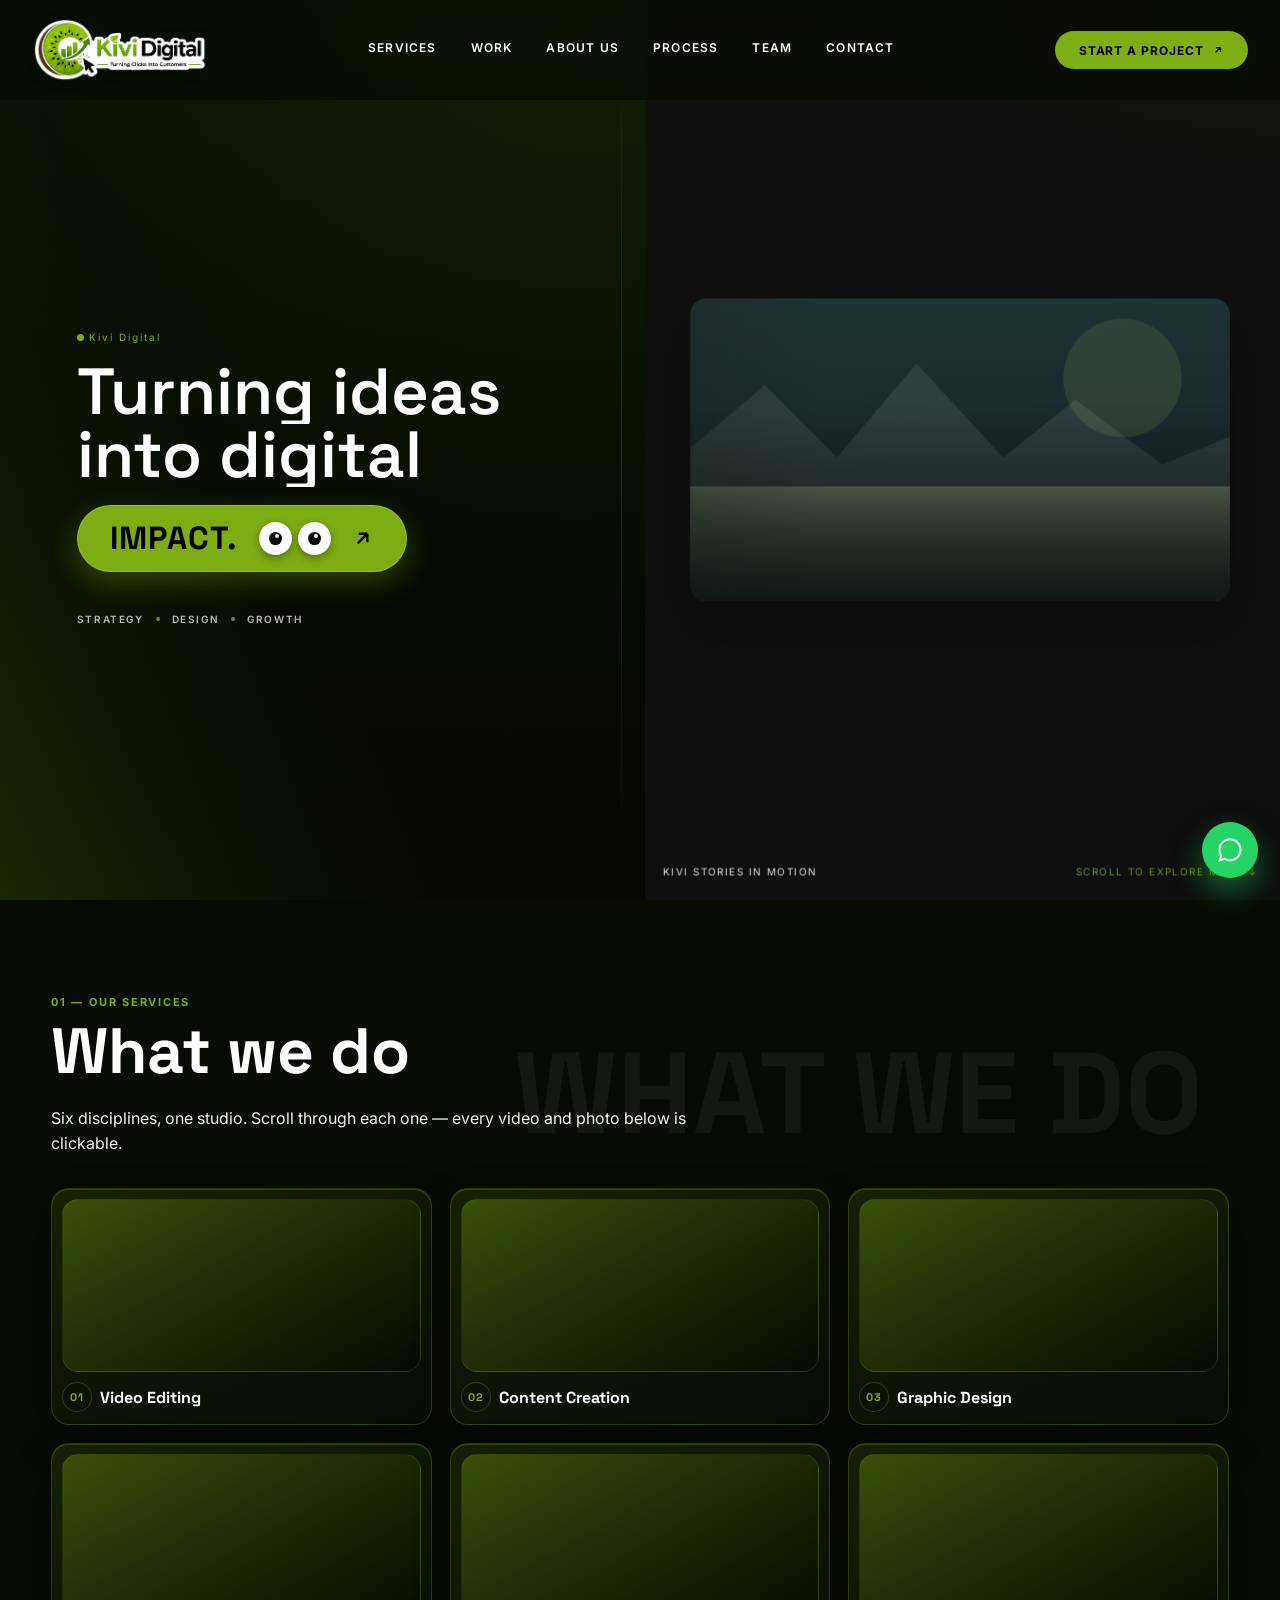
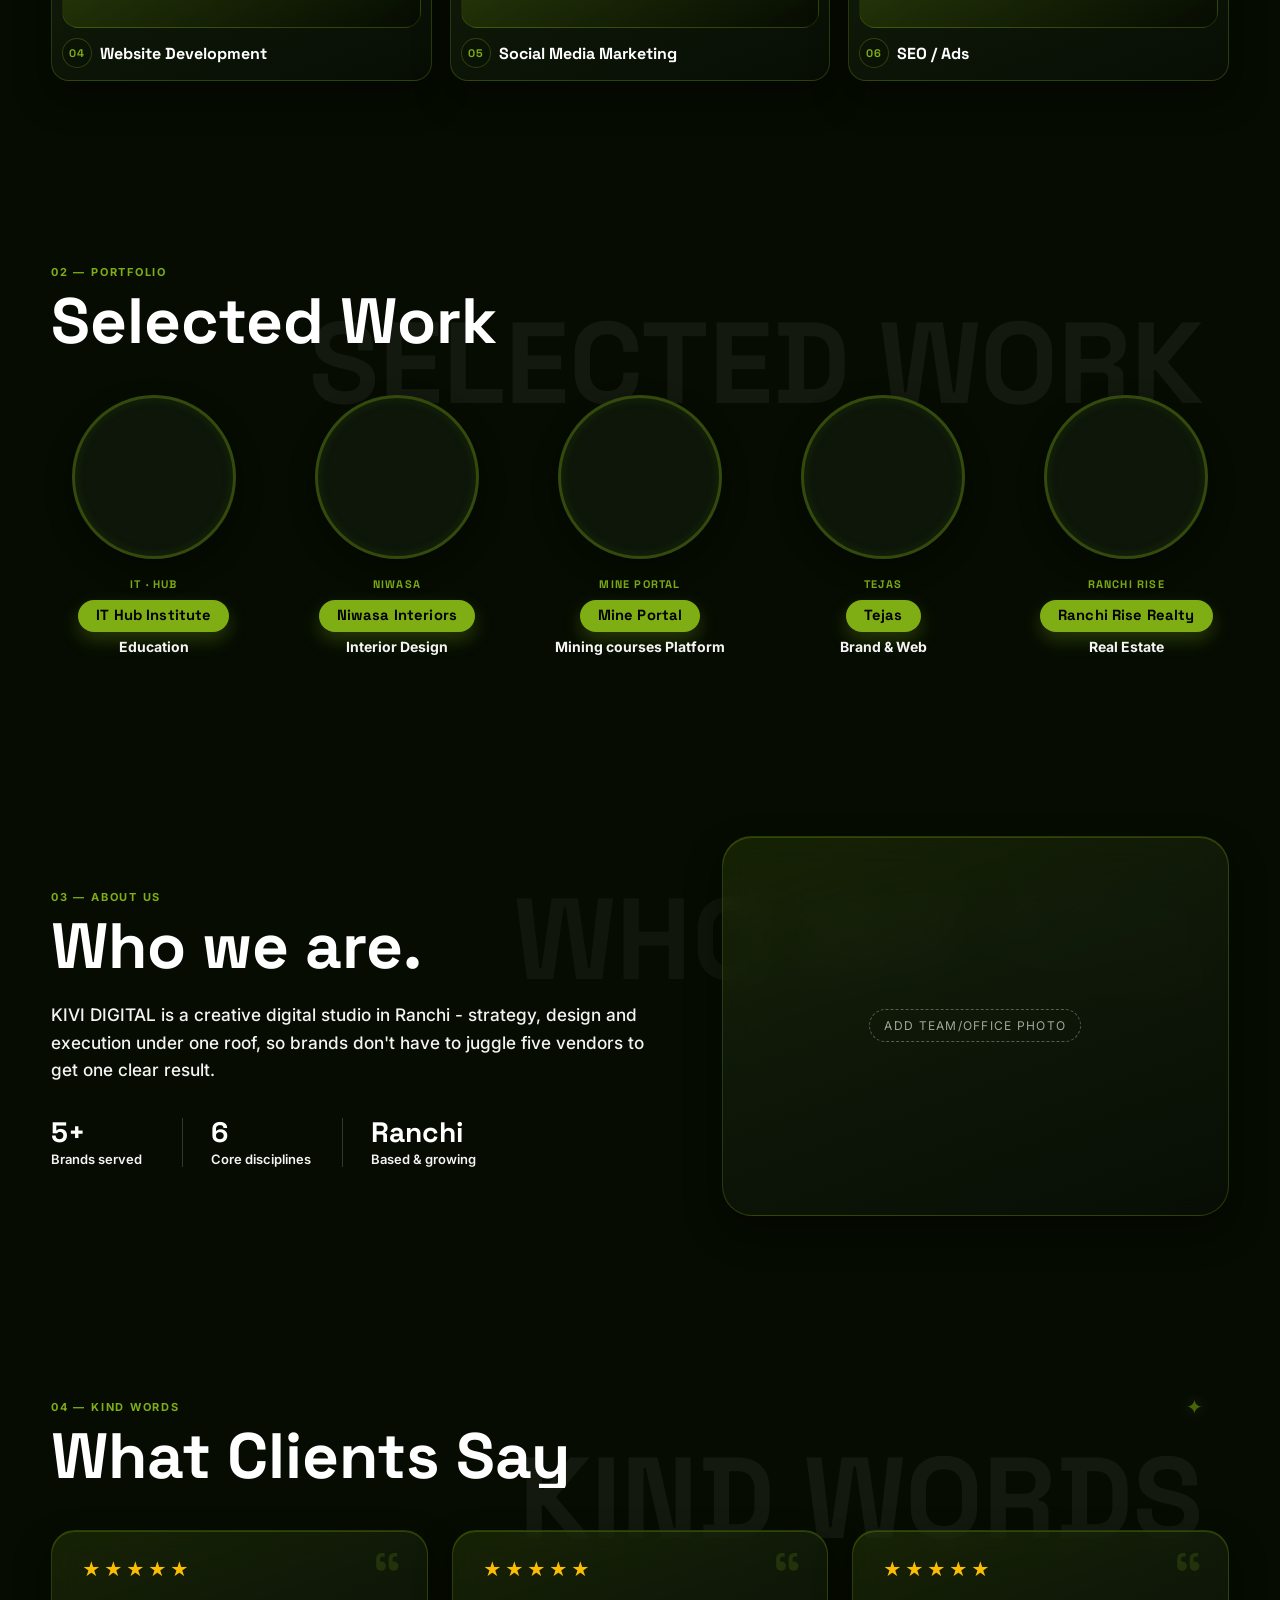
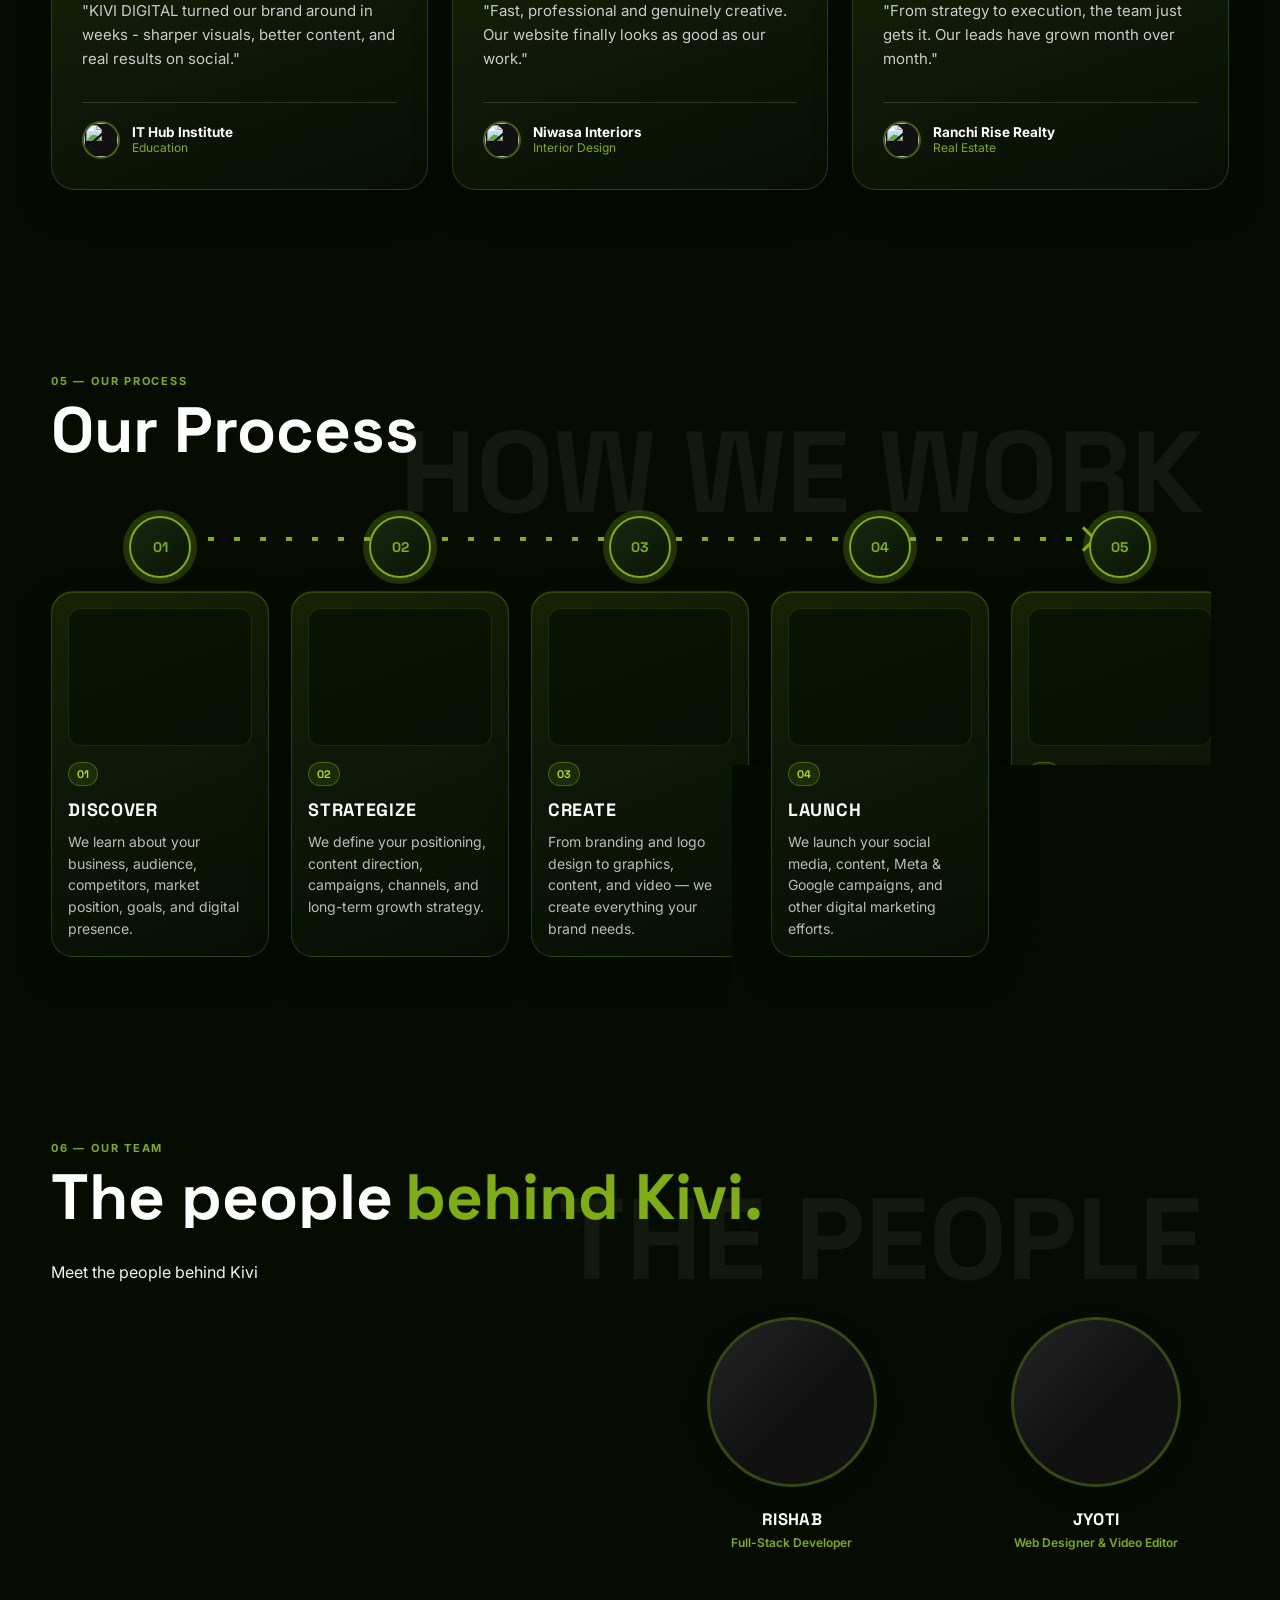
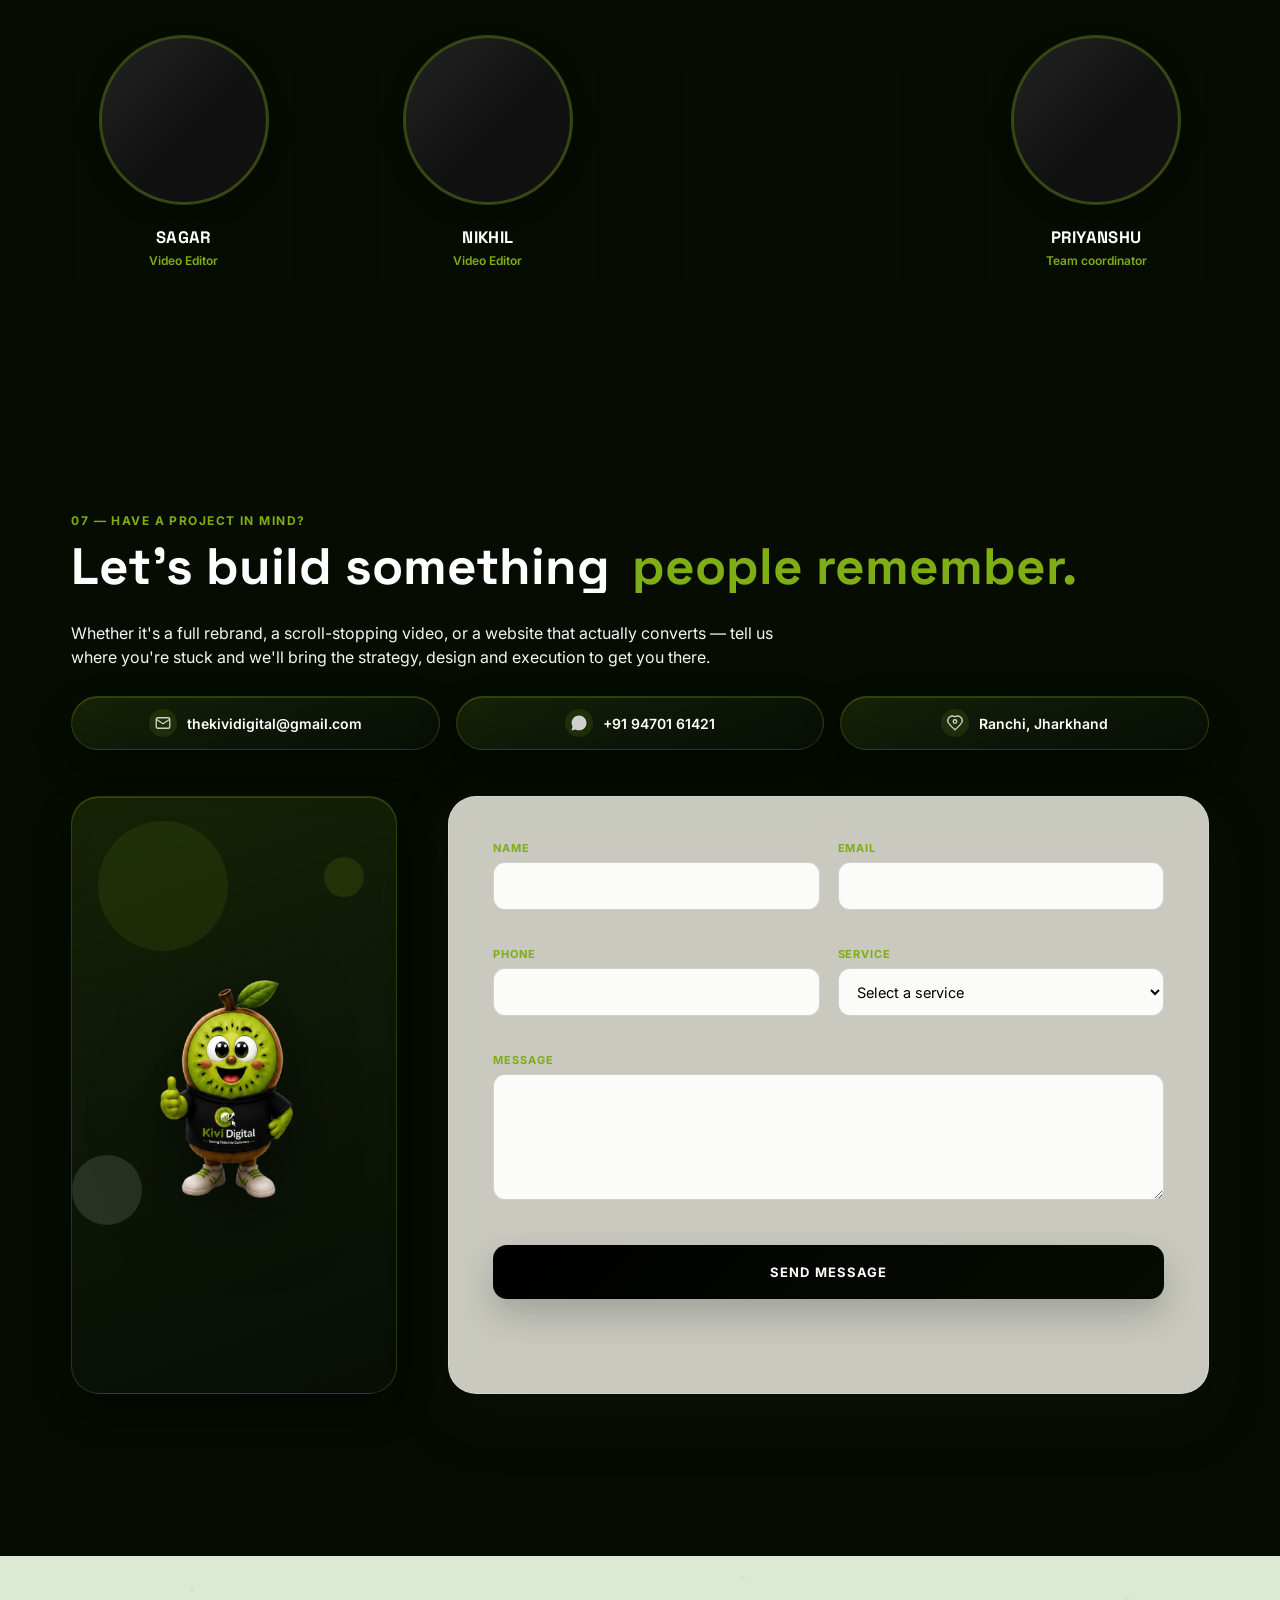
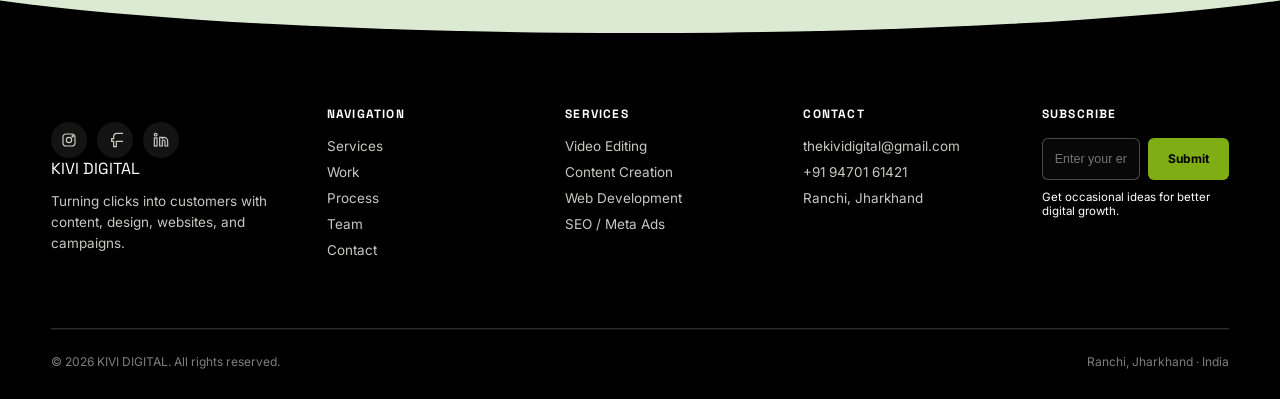
==== commit d746663e: "Enhance cursor interaction and update heading styles - Added 'kv-cursor-lg' class to various heading" ====
--- a/kivi-digital/index.html
+++ b/kivi-digital/index.html
@@ -74,7 +74,7 @@
       <div class="hero-panel hero-panel--copy">
         <div class="hero-copy-inner">
           <div class="hero-eyebrow reveal"><span class="eyebrow-dot"></span> Kivi Digital</div>
-          <h1 class="hero-title font-display" data-hero-title>
+          <h1 class="hero-title font-display kv-cursor-lg" data-hero-title>
             <span class="reveal-mask"><span>Turning ideas</span></span>
             <span class="reveal-mask"><span>into digital</span></span>
             <span class="reveal-mask"><span><a href="#services" class="eye-follow-btn hero-impact-btn pill-btn" data-eye-btn data-link="#services" data-text="impact." data-btn-color="#7fad14" data-text-color="#000000" data-eye-color="#ffffff" data-pupil-color="#000000" data-eye-count="2" data-blinking="true" data-blink-intensity="1" aria-label="Explore our work and services"><span class="eye-btn-label">impact.</span><span class="eye-btn-eyes" aria-hidden="true"><span class="eye-btn-eye"><span class="eye-btn-pupil"></span></span><span class="eye-btn-eye"><span class="eye-btn-pupil"></span></span></span><svg class="eye-btn-arrow" width="22" height="22" viewBox="0 0 24 24" fill="none" stroke="currentColor" stroke-width="2.5"><path d="M7 17L17 7M17 7H8M17 7V16"/></svg></a></span></span>
@@ -118,7 +118,7 @@
       <span class="ghost-heading" aria-hidden="true">WHAT WE DO</span>
       <div class="section-head">
         <span class="eyebrow reveal">01 &mdash; Our Services</span>
-        <h2 class="section-title font-display"><span class="reveal-mask"><span>What we do.</span></span></h2>
+        <h2 class="section-title font-display kv-cursor-lg"><span class="reveal-mask"><span>What we do</span></span></h2>
         <p class="section-sub reveal">Six disciplines, one studio. Scroll through each one — every video and photo below is clickable.</p>
       </div>
 
@@ -250,7 +250,7 @@
       <div class="work-head-row">
         <div>
           <span class="eyebrow reveal">02 &mdash; Portfolio</span>
-          <h2 class="section-title font-display"><span class="reveal-mask"><span>Selected Work</span></span></h2>
+          <h2 class="section-title font-display kv-cursor-lg"><span class="reveal-mask"><span>Selected Work</span></span></h2>
         </div>
       </div>
 
@@ -340,7 +340,7 @@
       <div class="about-grid">
         <div class="about-copy">
           <span class="eyebrow reveal">03 &mdash; About Us</span>
-          <h2 class="section-title font-display"><span class="reveal-mask">Who we are.</span></h2>
+          <h2 class="section-title font-display kv-cursor-lg"><span class="reveal-mask">Who we are.</span></h2>
           <p class="section-sub reveal">KIVI DIGITAL is a creative digital studio in Ranchi - strategy, design and execution under one roof, so brands don't have to juggle five vendors to get one clear result.</p>
           <div class="about-stats reveal">
             <div class="about-stat"><strong>5+</strong><span>Brands served</span></div>
@@ -367,7 +367,7 @@
       <div class="section-head">
         <span class="eyebrow reveal">04 &mdash; Kind Words</span>
 
-        <h2 class="section-title font-display">
+        <h2 class="section-title font-display kv-cursor-lg">
           <span class="reveal-mask">
             <span>What Clients Say</span>
           </span>
@@ -461,7 +461,7 @@
       <span class="ghost-heading" aria-hidden="true">HOW WE WORK</span>
       <div class="section-head">
         <span class="eyebrow reveal">05 &mdash; Our Process</span>
-        <h2 class="section-title font-display"><span class="reveal-mask"><span>Our Process</span></span></h2>
+        <h2 class="section-title font-display kv-cursor-lg"><span class="reveal-mask"><span>Our Process</span></span></h2>
       </div>
 
       <div class="process-row">
@@ -521,7 +521,7 @@
       <div class="team-heading">
         <div>
           <span class="eyebrow reveal">06 &mdash; Our Team</span>
-          <h2 class="section-title font-display"><span class="reveal-mask"><span>The people</span></span><span class="reveal-mask"><span class="accent">behind Kivi.</span></span></h2>
+          <h2 class="section-title font-display kv-cursor-lg"><span class="reveal-mask"><span>The people</span></span><span class="reveal-mask"><span class="accent">behind Kivi.</span></span></h2>
         </div>
         <p class="section-sub reveal">Meet the people behind Kivi</p>
       </div>
@@ -587,7 +587,7 @@
       <div class="cta-card" data-cta>
         <div class="cta-text">
           <p class="cta-eyebrow reveal">07 &mdash; Have a project in mind?</p>
-          <h2 class="cta-title font-display">
+          <h2 class="cta-title font-display kv-cursor-lg">
             <span class="reveal-mask"><span>Let's build something</span></span>
             <span class="reveal-mask"><span class="accent">people remember.</span></span>
           </h2>
--- a/kivi-digital/css/style.css
+++ b/kivi-digital/css/style.css
@@ -24,6 +24,14 @@
   --white: #ffffff;
   --lime: #7fad14;
 
+  /* LUMINOUS GREEN GLASS CARD SYSTEM (OPTION A) */
+  --card-glass-bg: linear-gradient(160deg, rgba(127, 173, 20, 0.14) 0%, rgba(18, 28, 10, 0.82) 40%, rgba(8, 14, 5, 0.92) 100%);
+  --card-glass-border: 1px solid rgba(127, 173, 20, 0.26);
+  --card-glass-shadow: 0 16px 36px rgba(0, 0, 0, 0.45), inset 0 1px 0 rgba(127, 173, 20, 0.28);
+  --card-glass-hover-bg: linear-gradient(160deg, rgba(127, 173, 20, 0.22) 0%, rgba(22, 34, 12, 0.85) 40%, rgba(10, 16, 6, 0.94) 100%);
+  --card-glass-hover-border: 1px solid rgba(127, 173, 20, 0.75);
+  --card-glass-hover-shadow: 0 22px 50px rgba(0, 0, 0, 0.55), 0 0 32px rgba(127, 173, 20, 0.24), inset 0 1px 0 rgba(127, 173, 20, 0.5);
+
   --font-display: "Space Grotesk", "Helvetica Neue", sans-serif;
   --font-body: "Inter", sans-serif;
   --ease: cubic-bezier(.16,1,.3,1);
@@ -37,6 +45,1122 @@
 
 * { box-sizing: border-box; }
 html { scroll-behavior: smooth; }
+img, video { max-width: 100%; display: block; }
+a { color: inherit; text-decoration: none; }
+button { font: inherit; border: 0; background: transparent; cursor: pointer; color: inherit; }
+h1, h2, h3, h4, p, ul { margin: 0; padding: 0; list-style: none; }
+.font-display { font-family: var(--font-display); }
+.skip-link { position: absolute; left: -999px; top: 0; background: #fff; color: #000; padding: 10px 16px; z-index: 999; }
+.skip-link:focus { left: 12px; top: 12px; }
+:focus-visible { outline: 3px solid var(--accent, var(--lime)); outline-offset: 3px; }
+.accent { color: var(--accent, var(--lime)); }
+
+@media (prefers-reduced-motion: reduce) {
+  html { scroll-behavior: auto; }
+  *, *::before, *::after { animation-duration: .01ms !important; animation-iteration-count: 1 !important; transition-duration: .01ms !important; }
+}
+
+/* =========================================================
+   GREEN SPARKLE / STAR MOTIF — reused across every section
+   ========================================================= */
+.kv-star {
+  position: absolute; color: var(--lime); pointer-events: none;
+  opacity: .55; z-index: 0; line-height: 1;
+  animation: kv-star-float 7s ease-in-out infinite, kv-star-pulse 3.4s ease-in-out infinite;
+  filter: drop-shadow(0 0 6px rgba(199,227,107,.35));
+}
+.kv-star svg { display: block; width: 1em; height: 1em; }
+.kv-star--sm { font-size: 12px; }
+.kv-star--md { font-size: 20px; }
+.kv-star--lg { font-size: 30px; }
+@keyframes kv-star-float { 0%,100% { transform: translateY(0) rotate(0deg); } 50% { transform: translateY(-14px) rotate(14deg); } }
+@keyframes kv-star-pulse { 0%,100% { opacity: .3; } 50% { opacity: .75; } }
+
+/* A very small number of streaking "meteor" particles — used sparingly */
+.kv-meteor {
+  position: absolute; width: 90px; height: 1.5px; z-index: 0; pointer-events: none;
+  background: linear-gradient(90deg, var(--lime), transparent);
+  border-radius: 4px; opacity: 0; transform: rotate(-32deg);
+  animation: kv-meteor-fall 6.5s ease-in infinite;
+  filter: drop-shadow(0 0 4px rgba(199,227,107,.5));
+}
+@keyframes kv-meteor-fall {
+  0% { opacity: 0; transform: translate(0,0) rotate(-32deg); }
+  6% { opacity: .8; }
+  22% { opacity: 0; transform: translate(120px, 90px) rotate(-32deg); }
+  100% { opacity: 0; transform: translate(120px, 90px) rotate(-32deg); }
+}
+@media (prefers-reduced-motion: reduce) {
+  .kv-meteor { display: none; }
+}
+
+/* =========================================================
+   INTRO / LOADER
+   ========================================================= */
+.intro {
+  position: fixed; inset: 0; z-index: 999;
+  display: flex; flex-direction: column; align-items: center; justify-content: center;
+  gap: 22px;
+  background: radial-gradient(circle at 50% 42%, var(--sage) 0%, var(--sage-deep) 58%, #3f4e3b 100%);
+  color: var(--cream-text);
+}
+.intro-stage { display: flex; align-items: center; justify-content: center; gap: 14px; }
+.intro-mark {
+  width: min(62vw, 360px); height: auto; object-fit: contain;
+  opacity: 0; transform: scale(.7);
+  filter: drop-shadow(0 18px 44px rgba(3,8,20,.55));
+}
+.intro-tag {
+  font-size: 11px; letter-spacing: .28em; text-transform: uppercase; color: rgba(244,243,234,.72);
+  opacity: 0;
+}
+body.intro-locked { overflow: hidden; height: 100vh; }
+body.lightbox-locked { overflow: hidden; }
+
+/* =========================================================
+   NAVBAR
+   ========================================================= */
+.navbar-inner { display: flex; align-items: center; justify-content: space-between; }
+.brand { 
+  display: flex; align-items: center; gap: 10px;
+  transition: transform 220ms var(--ease); 
+}
+.brand:hover { transform: scale(1.03); }
+.brand-mark {
+  height: 64px; 
+  width: auto; 
+  object-fit: contain; 
+  display: block;
+  filter: drop-shadow(0 2px 6px rgba(0,0,0,.35));
+}
+.nav-links { display: flex; align-items: center; gap: 34px; position: relative; }
+.nav-links a { font-size: 12px; letter-spacing: .1em; text-transform: uppercase; font-weight: 600; position: relative; z-index: 1; }
+.nav-pill {
+  position: absolute;
+  top: 4px;
+  left: 0;
+  height: calc(100% - 8px);
+  width: 0;
+  border-radius: 100px;
+  background: rgba(179,255,0,.24);
+  border: 1px solid rgba(179,255,0,.5);
+  pointer-events: none;
+  opacity: 0;
+  z-index: 0;
+}
+.nav-pill.is-active { opacity: 1; }
+@media (prefers-reduced-motion: reduce) {
+  .nav-pill { transition: none; }
+}
+.hover-anim { position: relative; display: inline-block; overflow: hidden; height: 1.1em; vertical-align: top; }
+.hover-anim span { display: block; transition: transform 380ms var(--ease); }
+.hover-anim::after {
+  content: attr(data-text); position: absolute; left: 0; top: 100%;
+  transition: transform 380ms var(--ease); color: var(--accent, var(--lime));
+}
+.hover-anim:hover span, a:hover .hover-anim span, button:hover .hover-anim span { transform: translateY(-100%); }
+.hover-anim:hover::after, a:hover .hover-anim::after, button:hover .hover-anim::after { transform: translateY(-100%); }
+.nav-right { display: flex; align-items: center; gap: 18px; }
+.btn-start {
+  display: inline-flex; align-items: center; gap: 8px;
+  padding: 12px 24px; border-radius: 333px;
+  background: var(--lime);
+  color: var(--dark-text);
+  font-size: 12px; font-weight: 700; letter-spacing: .08em; text-transform: uppercase;
+  transition: transform 200ms var(--ease), background 200ms var(--ease);
+}
+.btn-start:hover {
+  transform: translateY(-2px);
+  background: #6f9812;
+}
+.hamburger { display: none; flex-direction: column; gap: 5px; padding: 6px; }
+.hamburger span { width: 20px; height: 2px; background: currentColor; transition: transform 220ms var(--ease), opacity 220ms var(--ease); }
+.mobile-nav {
+  position: fixed; top: 0; right: 0; bottom: 0; width: min(78vw, 320px); z-index: 70;
+  background: var(--sage-deep); color: var(--cream-text);
+  display: flex; flex-direction: column; gap: 4px; padding: 90px 30px 30px;
+  transform: translateX(100%); transition: transform 340ms var(--ease);
+}
+.mobile-nav.is-open { transform: translateX(0); }
+.mobile-nav a { padding: 14px 0; font-size: 20px; font-family: var(--font-display); border-bottom: 1px solid rgba(246,241,228,.14); }
+.mobile-nav .btn-start { margin-top: 18px; justify-content: center; background: var(--lime); color: var(--navy-3); }
+@media (max-width: 560px) {
+  /* "Start a project" already lives at the bottom of the mobile-nav
+     panel — keeping the header pill too leaves too little room next
+     to the logo and hamburger, and its label wraps/clips. */
+  .nav-right .btn-start { display: none; }
+}
+
+/* =========================================================
+   SHARED SECTION UTILITIES
+   ========================================================= */
+
+.section-head { max-width: 760px; margin-bottom: 40px; position: relative; z-index: 1; }
+.eyebrow {
+  display: inline-flex; align-items: center; gap: 8px;
+  font-size: 11px; font-weight: 700; letter-spacing: .16em; text-transform: uppercase;
+  color: var(--sage-pale);
+}
+.eyebrow-dot { width: 7px; height: 7px; border-radius: 50%; background: var(--lime); display: inline-block; }
+.section-title { font-size: clamp(2.4rem, 5vw, 4.6rem); line-height: .98; letter-spacing: 0; font-weight: 700; margin-top: 16px; color: var(--cream-text); }
+.section-title .reveal-mask { display: block; }
+.section-sub { max-width: 460px; margin-top: 22px; font-size: 16px; line-height: 1.55; color: var(--soft-cream-text); }
+.reveal-mask { overflow: hidden; }
+.reveal-mask > span { display: inline-block; transform: translateY(110%); }
+.reveal { opacity: 0; transform: translateY(18px); }
+.text-link .arrow { transition: transform 220ms var(--ease); }
+.text-link:hover .arrow { transform: translateX(5px); }
+
+/* Generic clickable-media affordance used across the site */
+/* Generic clickable-media affordance used across the site */
+.kv-clickable { cursor: zoom-in; position: relative; }
+.kv-clickable::after {
+  content: ""; position: absolute; inset: 0; opacity: 0; pointer-events: none;
+  background: radial-gradient(circle at 50% 50%, rgba(0,0,0,.18), transparent 60%);
+  transition: opacity 200ms ease;
+}
+.kv-clickable:hover::after { opacity: 1; }
+.kv-zoom-icon {
+  position: absolute; right: 14px; top: 14px; width: 34px; height: 34px; border-radius: 50%;
+  background: rgba(8,19,38,.6); color: #fff; display: grid; place-items: center;
+  opacity: 0; transform: translateY(-4px); transition: opacity 200ms ease, transform 200ms ease;
+  pointer-events: none; z-index: 2; backdrop-filter: blur(4px);
+}
+.kv-clickable:hover .kv-zoom-icon, .kv-clickable:focus-visible .kv-zoom-icon { opacity: 1; transform: translateY(0); }
+
+
+/* =========================================================
+   HERO — split-screen editorial composition
+   ========================================================= */
+.sec-hero {
+  height: min(900px, 100svh); padding: 0;
+  background: transparent; color: var(--cream-text); overflow: hidden;
+}
+.hero-noise {
+  z-index: 3; opacity: .05;
+  background-image: radial-gradient(rgba(244,243,234,.7) .55px, transparent .55px);
+  background-size: 7px 7px; mix-blend-mode: soft-light;
+}
+.hero-wrap { position: relative; z-index: 1; display: grid; grid-template-columns: minmax(0,.49fr) minmax(0,.51fr); width: 100%; height: 100%; }
+.hero-panel { min-width: 0; position: relative; }
+.hero-panel--copy {
+  display: flex; align-items: center;
+  padding: clamp(116px,12vh,150px) clamp(28px,6vw,96px) 60px;
+  background: transparent;
+  color: var(--cream-text); isolation: isolate;
+}
+.hero-panel--copy::after { content: ""; position: absolute; inset: 18px 18px 18px auto; width: 1px; background: linear-gradient(180deg, transparent, rgba(244,243,234,.32), transparent); opacity: .45; }
+.hero-copy-inner { width: min(100%,560px); }
+.hero-logo { justify-content: flex-start; margin: 0 0 38px; opacity: 0; transform: translateY(14px); }
+.hero-logo-img { width: min(100%,350px); height: auto; max-height: 112px; object-fit: contain; object-position: left center; filter: drop-shadow(0 12px 24px rgba(24,32,24,.16)); }
+.hero-eyebrow { justify-content: flex-start; font-size: 10px; letter-spacing: .2em; color: rgba(244,243,234,.76); }
+.hero-eyebrow .eyebrow-dot { background: var(--lime); }
+.hero-title { max-width: 560px; margin: 18px 0 0; text-align: left; text-transform: none; font-size: clamp(3.15rem,5.1vw,6.2rem); line-height: .96; letter-spacing: 0; font-weight: 600; }
+.hero-title .reveal-mask + .reveal-mask { margin-left: 0; }
+.hero-title .reveal-mask:last-child {
+  overflow: visible;
+  padding: 8px 14px;
+  margin: -8px -14px;
+}
+.hero-title .accent { color: var(--lime); }
+
+/* =========================================================
+   EYE FOLLOW BUTTON COMPONENT
+   ========================================================= */
+.eye-follow-btn {
+  display: inline-flex;
+  align-items: center;
+  gap: var(--eye-gap, 10px);
+  background-color: var(--btn-color, transparent);
+  color: var(--text-color, var(--lime));
+  padding: var(--btn-padding, 0);
+  border-radius: var(--btn-radius, 999px);
+  text-decoration: none;
+  cursor: pointer;
+  border: none;
+  outline: none;
+  vertical-align: middle;
+  transition: transform 240ms var(--ease), filter 240ms var(--ease);
+}
+.eye-follow-btn:hover {
+  transform: translateY(-2px);
+}
+.eye-btn-label {
+  font-family: inherit;
+  font-size: inherit;
+  font-weight: inherit;
+  line-height: inherit;
+  color: inherit;
+  display: inline-block;
+  transition: text-shadow 240ms var(--ease);
+}
+.eye-follow-btn:hover .eye-btn-label {
+  text-shadow: 0 0 28px rgba(127,173,20,.65);
+}
+.eye-btn-eyes {
+  display: inline-flex;
+  align-items: center;
+  gap: var(--eye-gap, 8px);
+  user-select: none;
+  pointer-events: none;
+}
+.eye-btn-eye {
+  position: relative;
+  width: var(--eye-size, clamp(28px, 3.4vw, 42px));
+  height: var(--eye-size, clamp(28px, 3.4vw, 42px));
+  background-color: var(--eye-color, #ffffff);
+  border-radius: 50%;
+  overflow: hidden;
+  display: flex;
+  align-items: center;
+  justify-content: center;
+  box-shadow: 0 4px 16px rgba(0,0,0,.5), inset 0 1px 2px rgba(0,0,0,.15);
+  transform-origin: center center;
+  will-change: transform;
+}
+.eye-btn-pupil {
+  position: absolute;
+  width: var(--pupil-size, clamp(11px, 1.3vw, 16px));
+  height: var(--pupil-size, clamp(11px, 1.3vw, 16px));
+  background-color: var(--pupil-color, #060c02);
+  border-radius: 50%;
+  will-change: transform;
+  pointer-events: none;
+  box-shadow: inset 1px 1px 2px rgba(255,255,255,.2);
+}
+.eye-btn-pupil::after {
+  content: "";
+  position: absolute;
+  top: 18%;
+  right: 22%;
+  width: 32%;
+  height: 32%;
+  background: #ffffff;
+  border-radius: 50%;
+  opacity: .95;
+}
+.eye-btn-eye.is-blinking {
+  animation: eye-blink 160ms cubic-bezier(.4, 0, .2, 1);
+}
+@keyframes eye-blink {
+  0%, 100% { transform: scaleY(1); }
+  50% { transform: scaleY(0.06); }
+}
+
+.hero-impact-btn {
+  font-size: clamp(3.15rem, 5.1vw, 6.2rem);
+  line-height: .96;
+  font-weight: 600;
+  color: var(--lime);
+}
+.hero-impact-btn .eye-btn-eyes {
+  margin-left: clamp(8px, 1vw, 16px);
+  transform: translateY(-0.06em);
+}
+
+/* Pill Button Structure for impact — styled like "Start a Project" */
+.hero-impact-btn.pill-btn {
+  display: inline-flex;
+  align-items: center;
+  gap: clamp(10px, 1.4vw, 18px);
+  padding: clamp(10px, 1.3vw, 16px) clamp(22px, 2.5vw, 36px);
+  border-radius: 999px;
+  background: var(--lime);
+  color: #000000;
+  font-size: clamp(1.4rem, 2.5vw, 2.3rem);
+  line-height: 1;
+  font-weight: 700;
+  letter-spacing: .04em;
+  text-transform: uppercase;
+  margin-top: clamp(14px, 2vh, 24px);
+  box-shadow: 0 10px 30px rgba(127,173,20,.35);
+  border: 1px solid rgba(255,255,255,.2);
+  transition: transform 220ms var(--ease), background 220ms var(--ease), box-shadow 220ms var(--ease);
+}
+.hero-impact-btn.pill-btn:hover {
+  transform: translateY(-3px) scale(1.02);
+  background: #8dc515;
+  box-shadow: 0 16px 40px rgba(127,173,20,.55);
+}
+.hero-impact-btn.pill-btn .eye-btn-label {
+  color: #000000;
+  font-weight: 700;
+  letter-spacing: .04em;
+  font-family: var(--font-display);
+}
+.hero-impact-btn.pill-btn:hover .eye-btn-label {
+  text-shadow: none;
+}
+.hero-impact-btn.pill-btn .eye-btn-eyes {
+  margin-left: 2px;
+  transform: none;
+  gap: 6px;
+}
+.hero-impact-btn.pill-btn .eye-btn-eye {
+  width: clamp(24px, 2.6vw, 34px);
+  height: clamp(24px, 2.6vw, 34px);
+  background-color: #ffffff;
+  box-shadow: 0 3px 8px rgba(0,0,0,.35);
+}
+.hero-impact-btn.pill-btn .eye-btn-pupil {
+  width: clamp(9px, 1vw, 13px);
+  height: clamp(9px, 1vw, 13px);
+  background-color: #000000;
+}
+.hero-impact-btn.pill-btn .eye-btn-arrow {
+  display: inline-flex;
+  align-items: center;
+  justify-content: center;
+  color: #000000;
+  width: clamp(16px, 1.8vw, 24px);
+  height: clamp(16px, 1.8vw, 24px);
+  transition: transform 200ms var(--ease);
+  margin-left: 2px;
+  flex-shrink: 0;
+}
+.hero-impact-btn.pill-btn:hover .eye-btn-arrow {
+  transform: translate(3px, -3px);
+}
+
+.hero-meta { display: flex; align-items: center; gap: 12px; margin-top: clamp(28px,4.5vh,48px); color: rgba(244,243,234,.54); font-size: 10px; font-weight: 600; letter-spacing: .16em; text-transform: uppercase; }
+.hero-meta i { width: 4px; height: 4px; border-radius: 50%; background: var(--lime); opacity: .85; }
+.hero-panel-index { position: absolute; left: clamp(28px,6vw,96px); bottom: 28px; color: rgba(244,243,234,.5); font-family: var(--font-display); font-size: 10px; letter-spacing: .16em; }
+.hero-panel--media { background: #000000; }
+.hero-media::before { content: ""; position: absolute; inset: 0; z-index: 1; background: linear-gradient(90deg,rgba(23,26,22,.2),transparent 25%),linear-gradient(180deg,rgba(23,26,22,.12),transparent 35%,rgba(23,26,22,.42)); pointer-events: none; }
+.hero-media.has-media video { opacity: 1; }
+.hero-media.has-media .hero-fallback-art { display: none; }
+.hero-media-shade { position: absolute; inset: 0; z-index: 1; background: linear-gradient(180deg,transparent 40%,rgba(13,18,17,.45)); pointer-events: none; }
+.hero-showreel-control { position: absolute; z-index: 2; left: 50%; top: 50%; display: flex; flex-direction: column; align-items: center; gap: 12px; transform: translate(-50%,-50%); color: var(--cream-text); font-size: 11px; letter-spacing: .12em; text-transform: uppercase; white-space: nowrap; }
+.hero-play { display: grid; place-items: center; width: 68px; height: 68px; border: 1px solid rgba(244,243,234,.72); border-radius: 50%; background: rgba(23,26,22,.16); backdrop-filter: blur(5px); }
+.hero-play svg { margin-left: 3px; }
+.hero-media-tag { z-index: 2; right: 22px; bottom: 54px; background: rgba(244,243,234,.88); color: var(--dark-text); font-size: 10px; }
+.hero-media-caption { position: absolute; z-index: 2; left: 24px; right: 24px; bottom: 24px; display: flex; justify-content: space-between; gap: 16px; color: rgba(244,243,234,.76); font-size: 10px; letter-spacing: .14em; text-transform: uppercase; }
+.hero-media-caption span:last-child { color: var(--lime); }
+.scroll-cue, .hero-float, .sec-hero > .kv-star, .sec-hero > .kv-meteor { display: none; }
+.ticker { background: rgba(24,32,24,.38); color: var(--cream-text); border-color: rgba(244,243,234,.14); backdrop-filter: blur(10px); }
+.ticker-track b { color: var(--lime); }
+
+/* =========================================================
+   WHAT WE DO — step-by-step disciplines (Rule 5–9)
+   ========================================================= */
+.sec-services {
+  background: transparent;
+  --accent: var(--sage-pale);
+}
+.wwd-item {
+  display: grid; grid-template-columns: .55fr 1.45fr; gap: 2.2vw; align-items: stretch;
+  padding-top: 20px; border-top: 1px solid rgba(246,241,228,.12);
+}
+.wwd-item:first-child { border-top: 1px solid rgba(246,241,228,.12); }
+.wwd-head { display: flex; align-items: baseline; gap: 16px; }
+.wwd-index { font-family: var(--font-display); font-size: 13px; font-weight: 700; color: var(--wwd-accent, var(--lime)); letter-spacing: .08em; }
+.wwd-title { font-family: var(--font-display); font-size: clamp(1.6rem, 3vw, 2.4rem); font-weight: 700; letter-spacing: 0; }
+.wwd-copy { margin-top: 10px; font-size: 15px; line-height: 1.6; color: var(--muted); max-width: 460px; }
+.wwd-photo.has-media .wwd-photo-label { display: none; }
+.wwd-photo:hover { transform: translateY(-4px); }
+
+.wwd-info, .wwd-media { min-width: 0; }
+.wwd-photo, .wwd-media { cursor: zoom-in; }
+.wwd-photo.has-media {
+  border-style: solid;
+  border-color: rgba(246,241,228,.12);
+  background-repeat: no-repeat;
+  background-size: cover;
+  background-position: center;
+}
+.wwd-photo-label { font-size: 10px; letter-spacing: .1em; text-transform: uppercase; color: rgba(246,241,228,.45); }
+.wwd-media video { width: 100%; height: 100%; object-fit: cover; opacity: 0; transition: opacity 450ms ease; }
+.wwd-media.has-media video { opacity: 1; }
+.wwd-play {
+  position: absolute; left: 50%; top: 50%; transform: translate(-50%,-50%);
+  width: 58px; height: 58px; border-radius: 50%; display: grid; place-items: center;
+  background: rgba(8,19,38,.55); color: #fff; border: 1px solid rgba(255,255,255,.35);
+  transition: transform 220ms var(--ease), background 220ms var(--ease);
+}
+.wwd-media:hover .wwd-play { transform: translate(-50%,-50%) scale(1.08); background: rgba(8,19,38,.75); }
+.wwd-item:nth-child(even) .wwd-media { order: -1; }
+@media (max-width: 900px) {
+}
+
+/* =========================================================
+   JOURNEY / SERVICES GRID
+   ========================================================= */
+
+.road-services-grid {
+  display: grid;
+  grid-template-columns: repeat(3, 1fr);
+  gap: 22px;
+  position: relative;
+  z-index: 1;
+}
+
+
+.road-service:hover {
+  transform: translateY(-6px);
+  background: rgba(246,241,228,.07);
+  border-color: var(--stop-accent, var(--accent));
+}
+
+
+.road-service-graph svg {
+  width: 88%;
+  height: 88%;
+}
+
+.road-service:hover .road-service-graph {
+  transform: scale(1.04);
+  box-shadow: 0 0 0 10px color-mix(in srgb, var(--stop-accent, var(--accent)) 18%, transparent);
+}
+
+
+
+
+
+.road-service .road-stop-index {
+  display: block;
+  font-family: var(--font-display);
+  font-size: 10px;
+  letter-spacing: .12em;
+  color: var(--stop-accent, var(--accent));
+}
+
+.road-service-title {
+  margin-top: 6px;
+  font-family: var(--font-display);
+  font-size: clamp(1.2rem, 2vw, 1.55rem);
+  font-weight: 700;
+  letter-spacing: 0;
+}
+
+.road-service-copy {
+  margin-top: 9px;
+  font-size: 13.5px;
+  line-height: 1.55;
+  color: var(--muted);
+}
+
+@media (max-width: 900px) {
+  .road-services-grid { grid-template-columns: repeat(2, 1fr); }
+  .work-scroller { grid-template-columns: 1fr; gap: 26px; }
+}
+
+@media (max-width: 560px) {
+  .road-services-grid { grid-template-columns: 1fr; }
+}
+
+/* =========================================================
+   WORK / PORTFOLIO — shifted left, editorial balance
+   ========================================================= */
+.sec-work {
+  background: transparent;
+  --accent: var(--sage-pale);
+}
+.work-head-row { display: flex; align-items: end; justify-content: space-between; gap: 20px; margin-bottom: 32px; flex-wrap: wrap; }
+.work-nav { display: none; }
+.work-card { min-width: 0; }
+/* .work-card-media layout/appearance rules live under .sec-work below (see "SELECTED WORK") */
+.work-card-foot { display: flex; flex-direction: column; gap: 4px; padding-top: 16px; }
+.work-logo { font-family: var(--font-display); font-size: 11px; letter-spacing: .1em; text-transform: uppercase; color: var(--accent); }
+.work-name { font-size: 21px; font-weight: 600; letter-spacing: 0; }
+.work-cat { font-size: 12px; color: var(--muted); }
+
+/* =========================================================
+   TESTIMONIALS — with client-logo placeholder
+   ========================================================= */
+.sec-testimonials {
+  background: transparent;
+  --accent: var(--sage-pale);
+}
+.testimonial-grid { display: grid; grid-template-columns: repeat(3, 1fr); gap: 22px; position: relative; z-index: 1; }
+.testimonial-card {
+  background: rgba(246,241,228,.04); border: 1px solid rgba(246,241,228,.1);
+  border-radius: var(--radius-md); padding: 30px;
+}
+.testimonial-stars {
+  width: fit-content; margin-bottom: 20px;
+  color: #FBBC04; font-size: 18px; letter-spacing: 3px; line-height: 1;
+}
+.testimonial-quote { font-size: 15.5px; line-height: 1.6; color: var(--ink-soft); }
+.testimonial-foot { display: flex; align-items: center; gap: 12px; margin-top: 22px; }
+.testimonial-avatar {
+  position: relative; overflow: hidden;
+  width: 38px; height: 38px; border-radius: 50%; background: var(--accent); color: var(--navy-3);
+  display: grid; place-items: center; font-size: 12px; font-weight: 700;
+}
+.testimonial-avatar img { display: none; position: absolute; inset: 0; width: 100%; height: 100%; object-fit: cover; }
+.testimonial-avatar.has-media .testimonial-avatar-fallback { display: none; }
+.testimonial-avatar.has-media img { display: block; }
+.testimonial-foot div { display: flex; flex-direction: column; }
+.testimonial-name { font-size: 13.5px; font-weight: 700; }
+.testimonial-role { font-size: 12px; color: var(--muted); }
+
+/* =========================================================
+   ABOUT US ========================================================= */
+.sec-about { --accent: var(--sage-pale); }
+.sec-about .ghost-heading {
+  color: #ffffff;
+  opacity: .04;
+}
+.sec-about .section-sub {
+  max-width: 680px;
+  color: var(--soft-cream-text);
+  font-size: clamp(1rem, 1.35vw, 1.125rem);
+  font-weight: 500;
+  line-height: 1.6;
+}
+.about-grid { display: grid; grid-template-columns: 1.1fr .9fr; gap: clamp(24px, 4vw, 56px); align-items: center; position: relative; z-index: 1; }
+.about-stats { display: flex; gap: 0; margin-top: 34px; flex-wrap: wrap; }
+.about-stat { display: flex; flex-direction: column; gap: 5px; min-width: 132px; padding-right: 28px; margin-right: 28px; border-right: 1px solid rgba(255,255,255,.18); }
+.about-stat:last-child { padding-right: 0; margin-right: 0; border-right: 0; }
+.about-stat strong { font-family: var(--font-display); font-size: clamp(1.7rem, 2.2vw, 2rem); line-height: 1; color: var(--cream-text); }
+.about-stat span { font-size: 13px; font-weight: 600; color: var(--soft-cream-text); }
+.about-media {
+  aspect-ratio: 4/3;
+  border-radius: var(--radius-lg);
+  background: var(--card-glass-bg);
+  border: var(--card-glass-border);
+  box-shadow: var(--card-glass-shadow);
+  backdrop-filter: blur(16px);
+  -webkit-backdrop-filter: blur(16px);
+  display: grid;
+  place-items: center;
+  transition: transform 240ms var(--ease), border-color 240ms var(--ease), box-shadow 240ms var(--ease);
+}
+.about-media:hover {
+  transform: translateY(-4px);
+  border: var(--card-glass-hover-border);
+  box-shadow: var(--card-glass-hover-shadow);
+}
+.about-media-placeholder {font-size: 12px; letter-spacing: .08rem; text-transform: uppercase; color: rgba(244,243,234,.65); border: 1.5px dashed rgba(255,255,255,.3); padding: 8px 14px; border-radius: 100px; }
+@media (max-width: 900px) { .about-grid { grid-template-columns: 1fr; } }
+@media (max-width: 560px) {
+  .about-stats { gap: 20px; }
+  .about-stat { min-width: calc(50% - 10px); margin: 0; padding: 0 14px 0 0; border-right: 0; }
+  .about-stat:last-child { min-width: 100%; }
+}
+
+/* =========================================================
+   PROCESS — unchanged concept, navy-consistent ========================================================= */
+.sec-process {
+  background: transparent;
+  --accent: var(--lime);
+}
+.process-media video { position: absolute; inset: 0; width: 100%; height: 100%; object-fit: cover; opacity: 0; transition: opacity 400ms ease; }
+.process-media.has-media video { opacity: 1; }
+.process-media.has-media .process-icon { background: rgba(8,19,38,.55); color: #fff; }
+.process-icon { width: 46px; height: 46px; border-radius: 50%; background: var(--ink); color: var(--accent); display: grid; place-items: center; position: relative; z-index: 1; }
+.process-index { font-family: var(--font-display); font-size: 11px; color: var(--accent); }
+.process-title { font-family: var(--font-display); font-weight: 700; font-size: 16px; letter-spacing: .04em; margin-top: 6px; }
+.process-copy { margin-top: 10px; font-size: 14px; line-height: 1.55; color: var(--muted); }
+@media (max-width: 900px) { .process-arrow { display: none; } }
+
+/* =========================================================
+   TEAM — unchanged structure, navy-consistent
+   ========================================================= */
+.sec-team {
+  background: transparent;
+  --accent: var(--sage-pale);
+}
+.team-heading { max-width: 760px; margin-bottom: 46px; position: relative; z-index: 1; }
+.team-heading .section-sub { margin-top: 22px; max-width: 460px; }
+.team-heading code { background: rgba(246,241,228,.08); padding: 2px 6px; border-radius: 5px; font-size: 12px; }
+.team-scroller::-webkit-scrollbar { display: none; }
+.team-card { flex: 0 0 min(58vw, 230px); scroll-snap-align: start; }
+.team-card:hover .team-photo { transform: translateY(-6px); }
+.team-photo img { position: absolute; inset: 0; width: 100%; height: 100%; object-fit: cover; }
+.team-placeholder { font-size: 12px; font-weight: 600; letter-spacing: .06em; text-transform: uppercase; color: rgba(246,241,228,.45); border: 1.5px dashed rgba(246,241,228,.3); padding: 8px 12px; border-radius: 100px; }
+.team-meta { display: flex; flex-direction: column; gap: 4px; margin-top: 14px; }
+.team-meta strong { font-family: var(--font-display); font-size: 15px; }
+.team-meta span { font-size: 12.5px; color: var(--muted); }
+
+/* =========================================================
+   CTA + CONTACT
+   ========================================================= */
+.sec-contact .kv-star { color: var(--lime); opacity: .38; }
+.sec-contact .cta-deco.d2 { background: var(--sage-pale); }
+.sec-contact .cta-laptop-screen .cta-accent { color: var(--lime); }
+.sec-contact .cta-laptop-base, .sec-contact .cta-phone { background: var(--sage-deep); }
+.sec-contact .field input:focus, .sec-contact .field select:focus, .sec-contact .field textarea:focus { border-color: var(--sage-deep); box-shadow: 0 0 0 4px rgba(89,107,80,.14); }
+.cta-card { max-width: 820px; margin-bottom: 56px; position: relative; z-index: 1; }
+.cta-eyebrow { font-size: 12px; font-weight: 700; letter-spacing: .12em; text-transform: uppercase; color: var(--accent); }
+.cta-title { font-size: clamp(2.2rem, 6vw, 4.4rem); line-height: 1; letter-spacing: 0; margin-top: 14px; color: var(--ink); }
+.cta-title .accent { color: var(--lime); }
+.cta-sub { max-width: 480px; margin-top: 20px; font-size: 16px; line-height: 1.55; color: var(--muted); }
+.contact-method { display: flex; align-items: center; gap: 10px; font-size: 14px; font-weight: 600; padding-bottom: 3px; border-bottom: 1px solid rgba(246,241,228,.28); transition: border-color 200ms ease, color 200ms ease; color: var(--ink); }
+.contact-method:hover { color: var(--lime); border-color: var(--lime); }
+.contact-info-icon { display: grid; place-items: center; opacity: .8; }
+
+.contact-illustration { position: relative; height: 320px; }
+.cta-deco { position: absolute; border-radius: 50%; opacity: .55; }
+.cta-deco.d1 { width: 130px; height: 130px; background: var(--lime); top: 4%; left: 8%; opacity: .1; }
+.cta-deco.d2 { width: 70px; height: 70px; background: #fff; top: 60%; left: 0; opacity: .12; }
+.cta-deco.d3 { width: 40px; height: 40px; background: var(--lime); top: 10%; right: 10%; opacity: .14; }
+.cta-laptop { position: absolute; left: 12%; bottom: 6%; width: min(64%, 320px); }
+.cta-laptop-screen { background: var(--navy-3); border-radius: 10px 10px 0 0; aspect-ratio: 16/9; display: grid; place-items: center; color: #f6f1e4; font-family: var(--font-display); font-weight: 700; font-size: clamp(.9rem, 2vw, 1.3rem); border: 1px solid rgba(246,241,228,.1); }
+.cta-laptop-screen .cta-accent { color: var(--lime); }
+.cta-laptop-base { height: 12px; background: #10192c; border-radius: 0 0 10px 10px; }
+.cta-phone { position: absolute; right: 4%; bottom: 2%; width: 70px; height: 140px; border-radius: 16px; background: var(--navy-3); border: 4px solid #1c2c4a; }
+
+.contact-form-card { background: rgba(246,241,228,.04); border: 1px solid rgba(246,241,228,.1); border-radius: var(--radius-lg); padding: 34px; color: var(--ink); }
+.honeypot { position: absolute; left: -9999px; width: 1px; height: 1px; overflow: hidden; }
+.form-row { display: grid; grid-template-columns: 1fr 1fr; gap: 18px; }
+.field { margin-bottom: 18px; position: relative; }
+.field label { display: block; font-size: 11px; font-weight: 700; letter-spacing: .08em; text-transform: uppercase; color: var(--muted); margin-bottom: 7px; transition: color 200ms ease, transform 200ms ease; }
+.field input, .field select, .field textarea {
+  width: 100%; padding: 13px 14px; border-radius: var(--radius-sm); border: 1.5px solid rgba(246,241,228,.18);
+  background: rgba(8,19,38,.5); font-family: var(--font-body); font-size: 14.5px; color: var(--ink);
+  transition: border-color 200ms ease, box-shadow 200ms ease;
+}
+.field select option { color: #1a1508; }
+.field textarea { min-height: 110px; resize: vertical; }
+.field:focus-within label { color: var(--lime); transform: translateY(-2px); }
+.field input:focus, .field select:focus, .field textarea:focus { outline: none; border-color: var(--lime); box-shadow: 0 0 0 4px rgba(199,227,107,.14); }
+.field.has-error input, .field.has-error select, .field.has-error textarea { border-color: #e0776a; }
+.field-error { font-size: 12px; color: #e0776a; margin-top: 5px; min-height: 14px; }
+.btn-submit {
+  width: 100%; padding: 15px; border-radius: 100px; background: var(--lime); color: var(--navy-3);
+  font-weight: 700; font-size: 13px; letter-spacing: .08em; text-transform: uppercase;
+  transition: transform 200ms var(--ease), background 200ms var(--ease), opacity 200ms ease;
+  height: 1.6em;
+}
+.btn-submit:hover { transform: translateY(-2px); background: #d8f08a; }
+.btn-submit:disabled { opacity: .6; cursor: progress; }
+.btn-submit.is-loading .hover-anim span { animation: pulse-dots 1s ease-in-out infinite; }
+@keyframes pulse-dots { 0%,100% { opacity: 1; } 50% { opacity: .4; } }
+.form-status { margin-top: 14px; font-size: 13.5px; min-height: 18px; }
+.form-status.success { color: #8fd67f; }
+.form-status.error { color: #e0776a; }
+
+/* =========================================================
+   FOOTER
+   ========================================================= */
+.footer-brand-col .brand { font-size: 16px; margin-bottom: 12px; }
+.footer-brand-col p { font-size: 13.5px; line-height: 1.55; color: rgba(244,243,234,.74); max-width: 240px; }
+.footer-col ul { display: flex; flex-direction: column; gap: 10px; }
+.footer-col a { font-size: 13.5px; color: rgba(244,243,234,.74); transition: color 180ms ease; }
+.footer-col a:hover { color: var(--lime); }
+.footer-col li { font-size: 13.5px; color: rgba(244,243,234,.74); }
+.footer-subscribe { display: flex; gap: 8px; }
+.footer-subscribe button:hover { transform: translateY (-2px); background: #d8f08a }
+.footer-socials { display: flex; gap: 10px; margin-top: 16px; }
+.footer-social-link { width: 36px; height: 36px; border-radius: 50%; display: grid; place-items: center; background: rgba(244,243,234,.08); color: var(--cream-text); transition: transform 200ms var(--ease), background 200ms var(--ease), color 200ms var(--ease); }
+.footer-social-link:hover { transform: translateY(-3px); background: var(--lime); color: var(--dark-text); }
+.footer-note { font-size: 11.5px; color: rgba(244,243,234,.52); margin-top: 10px; }
+
+/* =========================================================
+   WHATSAPP FAB
+   ========================================================= */
+.whatsapp-fab {
+  position: fixed; right: 22px; bottom: 22px; z-index: 50;
+  width: 56px; height: 56px; border-radius: 50%; background: #25D366;
+  display: grid; place-items: center; box-shadow: 0 14px 30px rgba(37,211,102,.4);
+  transition: transform 200ms var(--ease);
+}
+.whatsapp-fab svg { width: 28px; height: 28px; }
+.whatsapp-fab:hover { transform: scale(1.08); }
+@media (max-width: 800px) {
+  .whatsapp-fab { right: 16px; bottom: 16px; width: 50px; height: 50px; }
+  .whatsapp-fab svg { width: 24px; height: 24px; }
+}
+
+/* =========================================================
+   LIGHTBOX / MODAL — every video & image opens here (Rule 8)
+   ========================================================= */
+.lightbox {
+  position: fixed; inset: 0; z-index: 200;
+  display: flex; align-items: center; justify-content: center; padding: 4vh 4vw;
+  opacity: 0; pointer-events: none; visibility: hidden;
+  transition: opacity 260ms var(--ease);
+}
+.lightbox.is-open { opacity: 1; pointer-events: auto; visibility: visible; }
+.lightbox-backdrop { position: absolute; inset: 0; background: rgba(4,9,20,.86); backdrop-filter: blur(6px); }
+.lightbox-panel {
+  position: relative; z-index: 1; max-width: min(1600px, 96vw); max-height: 96vh; width: 100%;
+  background: var(--navy-2); border: 1px solid rgba(246,241,228,.12); border-radius: var(--radius-lg);
+  padding: 20px; display: flex; flex-direction: column; gap: 16px;
+  transform: scale(.94) translateY(10px); transition: transform 320ms var(--ease-soft);
+  overflow-y: auto;
+}
+.lightbox.is-open .lightbox-panel { transform: scale(1) translateY(0); }
+.lightbox-close {
+  position: absolute; top: 14px; right: 14px; z-index: 2;
+  width: 38px; height: 38px; border-radius: 50%; background: rgba(8,19,38,.7); color: #fff;
+  display: grid; place-items: center; border: 1px solid rgba(246,241,228,.2);
+  transition: transform 200ms var(--ease), background 200ms var(--ease);
+}
+.lightbox-close:hover { transform: rotate(90deg); background: rgba(8,19,38,.95); }
+.lightbox-media { border-radius: var(--radius-md); overflow: hidden; background: #000; max-height: 88vh; display: flex; align-items: center; justify-content: center; }
+.lightbox-media img { width: 100%; height: auto; max-height: 88vh; object-fit: contain; }
+.lightbox-media video { width: 100%; max-height: 88vh; object-fit: contain; }
+.lightbox-info { padding: 0 6px 6px; }
+.lightbox-info-eyebrow { font-family: var(--font-display); font-size: 11px; letter-spacing: .12em; text-transform: uppercase; color: var(--lime); }
+.lightbox-info h3 { font-family: var(--font-display); font-size: clamp(1.4rem, 3vw, 2rem); margin-top: 8px; color: var(--ink); }
+.lightbox-info p { margin-top: 10px; font-size: 14.5px; line-height: 1.6; color: var(--muted); max-width: 640px; }
+@media (max-width: 640px) {
+  .lightbox-panel { padding: 14px; max-height: 94vh; }
+  .lightbox-media, .lightbox-media img, .lightbox-media video { max-height: 72vh; }
+}
+
+/* =========================================================
+   SERVICE GRAPHS
+   ========================================================= */
+.road-service-graph .orb-graph-line {
+  fill: none;
+  stroke: currentColor;
+  stroke-width: 2.8;
+  stroke-linecap: round;
+  stroke-linejoin: round;
+}
+
+.road-service-graph .orb-graph-area {
+  fill: currentColor;
+  opacity: .18;
+}
+
+.road-service-graph .orb-graph-dot {
+  fill: var(--navy-3);
+  stroke: currentColor;
+  stroke-width: 2;
+  opacity: 1;
+}
+
+.road-service-graph .orb-bar {
+  fill: currentColor;
+  opacity: .9;
+  transform: scaleY(1);
+  transform-box: fill-box;
+  transform-origin: center bottom;
+}
+/* =========================================================
+   RESPONSIVE
+   ========================================================= */
+@media (max-width: 1000px) {
+  .road-layout, .contact-grid { grid-template-columns: 1fr; }
+  .footer-main { grid-template-columns: repeat(2,1fr); }
+  .testimonial-grid { grid-template-columns: 1fr; }
+}
+@media (max-width: 800px) {
+  .nav-links { display: none; }
+  .hamburger { display: flex; }
+  .section { padding: 72px 0; }
+  .hero-panel--copy::after { display: none; }
+  .hero-wrap { grid-template-columns: 1fr; height: auto; }
+  .hero-media-tag { bottom: 54px; }
+  .hero-logo { margin-bottom: 32px; }
+  .hero-logo-img { width: min(86vw,320px); max-height: 92px; }
+  .hero-meta { margin-top: 44px; }
+  .hero-panel-index { left: 28px; bottom: 24px; }
+  .form-row { grid-template-columns: 1fr; }
+  .contact-illustration { height: 220px; }
+  .wwd-list { gap: 44px; }
+}
+@media (max-width: 480px) {
+  .hero-panel--copy { min-height: 0; padding-left: 22px; padding-right: 22px; }
+  .hero-panel-index { left: 22px; }
+  .hero-title { font-size: clamp(2.8rem,14vw,4.2rem); }
+  .hero-intro { font-size: 14px; }
+  .hero-panel--media, .hero-media { min-height: 62svh; }
+  .hero-media-caption { left: 18px; right: 18px; font-size: 9px; }
+}
+@media (prefers-reduced-motion: reduce) {
+  .hero-media video { transition: none; }
+  .hero-cta, .hero-play { transition: none; }
+}
+
+/* Compact spacing + larger media refinements */
+@media (min-width: 901px) {
+}
+@media (max-width: 900px) {
+  .wwd-media { min-height: 320px; }
+  .wwd-photo { min-height: 200px; }
+}
+.road-service-graph:hover { transform: scale(1.035); }
+.lightbox-media.lightbox-svg { background: var(--sage-deep); padding: clamp(18px, 4vw, 56px); }
+.lightbox-media.lightbox-svg svg { width: min(760px, 86vw); height: auto; max-height: 72vh; }
+@media (max-width: 560px) { .road-service-graph {
+  width: 180px;
+  height: 180px;
+} }
+
+/* Final spacing + media refinements */
+@media (min-width: 901px) {
+  .wrap { max-width: 1500px; padding-left: 3.5vw; padding-right: 3.5vw; }
+  .section-head { margin-bottom: 28px; }
+  .section-title { margin-top: 10px; }
+  .section-sub { margin-top: 14px; }
+  .wwd-list { gap: 38px; }
+  .wwd-item { grid-template-columns: .55fr 1.45fr; gap: 2.2vw; padding-top: 20px; }
+  .wwd-item:nth-child(even) { grid-template-columns: 1.45fr .55fr; }
+  .wwd-photo {
+  min-height: 250px;
+}
+  .work-scroller { grid-template-columns: repeat(2, minmax(0, 1fr)); gap: 24px; }
+  .team-heading { margin-bottom: 30px; }
+  .team-card { min-width: 0; width: 100%; }
+}
+
+.team-photo {
+  position: relative;
+  height: 280px;
+  border-radius: var(--radius-md);
+  overflow: hidden;
+  background: linear-gradient(160deg, var(--sage-soft), var(--sage-deep));
+  background-size: cover;
+  background-position: center;
+  display: grid;
+  place-items: center;
+  transition: transform 400ms var(--ease-soft);
+  cursor: zoom-in;
+  border: 0;
+  width: 100%;
+  padding: 0;
+  color: inherit;
+  font: inherit;
+}
+.team-photo.has-media {
+  background-color: transparent;
+  background-repeat: no-repeat;
+  background-size: cover;
+  background-position: center;
+}
+@media (max-width: 900px) {
+  .team-scroller { display: grid; grid-template-columns: repeat(2, minmax(0, 1fr)); gap: 18px; overflow: visible; }
+  .team-card { min-width: 0; width: 100%; }
+  .team-photo { height: auto; width: min(100%, 220px); aspect-ratio: 1 / 1; }
+}
+@media (max-width: 560px) {
+  .team-scroller { grid-template-columns: 1fr; }
+  .team-photo { height: auto; width: min(100%, 260px); aspect-ratio: 1 / 1; }
+}
+
+/* Media interaction: every configured visual can be opened in the sitewide viewer. */
+[data-lightbox-trigger] { cursor: zoom-in; }
+.wwd-media video, .process-media video { cursor: zoom-in; }
+.team-photo, .hero-media { cursor: zoom-in; }
+
+/* =========================================================
+   FINAL CONSISTENCY PASS
+   ========================================================= */
+.section-title,
+.cta-title,
+.hero-title,
+.wwd-title,
+.road-service-title,
+.work-name {
+  letter-spacing: 0;
+}
+.section-title .reveal-mask,
+.cta-title .reveal-mask {
+  display: inline-block;
+  margin-right: .18em;
+}
+.hero-title .reveal-mask {
+  display: block;
+  margin-right: 0;
+}
+.section-sub,
+.cta-sub,
+.hero-intro {
+  max-width: 680px;
+}
+.wwd-media,
+.process-media {
+  width: 100%;
+  height: auto;
+  min-height: 0;
+  aspect-ratio: 16 / 9;
+}
+.wwd-photo {
+  padding: 0;
+  position: relative;
+  width: 100%;
+  aspect-ratio: 16 / 10;
+  min-height: 0;
+  border-radius: var(--radius-md);
+  overflow: hidden;
+  background: linear-gradient(160deg, rgba(246,241,228,.08), rgba(246,241,228,.02));
+  border: 1px dashed rgba(246,241,228,.22);
+  display: grid;
+  place-items: center;
+  background-size: cover;
+  background-position: center;
+  transition: transform 320ms var(--ease-soft), border-color 200ms ease;
+}
+.work-scroller,
+.testimonial-grid,
+.road-services-grid {
+  align-items: stretch;
+}
+.work-card,
+.testimonial-card,
+.road-service {
+  height: 100%;
+}
+.road-service {
+  min-height: 0;
+  padding: 24px 22px;
+  border: 1px solid rgba(246,241,228,.1);
+  border-radius: var(--radius-lg);
+  background: rgba(246,241,228,.04);
+  transition: transform 260ms var(--ease), background 260ms var(--ease), border-color 260ms var(--ease);
+  display: flex;
+  flex-direction: column;
+}
+.road-service-graph {
+  width: min(100%, 180px);
+  height: auto;
+  border-radius: 50%;
+  display: grid;
+  place-items: center;
+  margin-bottom: 16px;
+  background: var(--navy-3);
+  border: 2px solid var(--stop-accent, var(--accent));
+  color: var(--stop-accent, var(--accent));
+  overflow: hidden;
+  transition: transform 260ms var(--ease), box-shadow 260ms var(--ease);
+  cursor: zoom-in;
+  aspect-ratio: 1 / 1;
+  margin-left: auto;
+  margin-right: auto;
+}
+.process-arrow {
+  align-self: center;
+  color: var(--accent);
+  opacity: .6;
+  margin-top: 60px;
+  display: none;
+}
+.contact-grid {
+  display: grid;
+  grid-template-columns: minmax(280px, .8fr) minmax(0, 1.2fr);
+  gap: clamp(26px, 4vw, 56px);
+  align-items: center;
+  position: relative;
+  z-index: 1;
+}
+.contact-methods {
+  display: flex;
+  gap: 26px;
+  flex-wrap: wrap;
+  margin-top: 30px;
+  width: 100%;
+  justify-content: space-between;
+}
+
+@media (min-width: 901px) {
+  .section {
+  padding: 82px 0;
+}
+  .wwd-media {
+  min-height: 0;
+  aspect-ratio: 16 / 9;
+}
+  .team-scroller {
+  display: grid;
+  grid-template-columns: repeat(4, minmax(0, 1fr));
+  gap: 24px;
+  overflow: visible;
+}
+  .team-photo {
+  height: auto;
+  width: 100%;
+  aspect-ratio: 1 / 1;
+}
+}
+
+@media (max-width: 1000px) {
+  .road-services-grid,
+  .testimonial-grid,
+  .process-row {
+    grid-template-columns: repeat(2, minmax(0, 1fr));
+  }
+  .contact-grid,
+  .footer-main {
+    grid-template-columns: 1fr;
+  }
+}
+
+@media (max-width: 900px) {
+  .section {
+  padding: 64px 0;
+}
+  .section-head,
+  .work-head-row,
+  .team-heading,
+  .cta-card { margin-bottom: 28px; }
+  .wwd-item,
+  .wwd-item:nth-child(even) {
+  grid-template-columns: 1fr;
+}
+  .wwd-media,
+  .wwd-item:nth-child(even) .wwd-media {
+  order: -1;
+}
+  .wwd-media,
+  .process-media {
+    aspect-ratio: 16 / 10;
+  }
+  .contact-methods {
+    justify-content: flex-start;
+  }
+}
+
+@media (max-width: 800px) {
+  .sec-hero {
+    height: auto;
+    min-height: 0;
+  }
+  .hero-panel--copy {
+  min-height: 0;
+  padding: 120px 28px 48px;
+}
+  .hero-panel--media,
+  .hero-media {
+  min-height: 58svh;
+}
+  .hero-title {
+  font-size: clamp(3rem, 13vw, 4.8rem);
+}
+}
+
+@media (max-width: 560px) {
+  .wrap { padding-left: 22px; padding-right: 22px; }
+  .section { padding: 56px 0; }
+  .section-title,
+  .cta-title {
+    font-size: clamp(2.2rem, 12vw, 3.2rem);
+  }
+  .section-title .reveal-mask,
+  .cta-title .reveal-mask {
+    display: block;
+    margin-right: 0;
+  }
+  .road-services-grid,
+  .testimonial-grid,
+  .process-row,
+  .work-scroller,
+  .team-scroller {
+    grid-template-columns: 1fr;
+  }
+  .wwd-media,
+  .process-media {
+    aspect-ratio: 4 / 3;
+  }
+  .hero-panel--copy {
+    padding: 108px 22px 44px;
+  }
+  .hero-panel--media,
+  .hero-media {
+    min-height: 52svh;
+  }
+  .contact-form-card {
+    padding: 24px;
+  }
+  .footer-subscribe {
+    flex-direction: column;
+  }
+}
+/* Ambient obsidian background typography & contrast */
 body {
   margin: 0;
   background-color: #060c02;
@@ -57,1183 +1181,6 @@
   -webkit-font-smoothing: antialiased;
   overflow-x: hidden;
 }
-img, video { max-width: 100%; display: block; }
-a { color: inherit; text-decoration: none; }
-button { font: inherit; border: 0; background: transparent; cursor: pointer; color: inherit; }
-h1, h2, h3, h4, p, ul { margin: 0; padding: 0; list-style: none; }
-.font-display { font-family: var(--font-display); }
-.wrap { max-width: var(--container); margin: 0 auto; padding: 0 4vw; position: relative; }
-.skip-link { position: absolute; left: -999px; top: 0; background: #fff; color: #000; padding: 10px 16px; z-index: 999; }
-.skip-link:focus { left: 12px; top: 12px; }
-:focus-visible { outline: 3px solid var(--accent, var(--lime)); outline-offset: 3px; }
-.accent { color: var(--accent, var(--lime)); }
-
-@media (prefers-reduced-motion: reduce) {
-  html { scroll-behavior: auto; }
-  *, *::before, *::after { animation-duration: .01ms !important; animation-iteration-count: 1 !important; transition-duration: .01ms !important; }
-}
-
-/* =========================================================
-   GREEN SPARKLE / STAR MOTIF — reused across every section
-   ========================================================= */
-.kv-star {
-  position: absolute; color: var(--lime); pointer-events: none;
-  opacity: .55; z-index: 0; line-height: 1;
-  animation: kv-star-float 7s ease-in-out infinite, kv-star-pulse 3.4s ease-in-out infinite;
-  filter: drop-shadow(0 0 6px rgba(199,227,107,.35));
-}
-.kv-star svg { display: block; width: 1em; height: 1em; }
-.kv-star--sm { font-size: 12px; }
-.kv-star--md { font-size: 20px; }
-.kv-star--lg { font-size: 30px; }
-@keyframes kv-star-float { 0%,100% { transform: translateY(0) rotate(0deg); } 50% { transform: translateY(-14px) rotate(14deg); } }
-@keyframes kv-star-pulse { 0%,100% { opacity: .3; } 50% { opacity: .75; } }
-
-/* A very small number of streaking "meteor" particles — used sparingly */
-.kv-meteor {
-  position: absolute; width: 90px; height: 1.5px; z-index: 0; pointer-events: none;
-  background: linear-gradient(90deg, var(--lime), transparent);
-  border-radius: 4px; opacity: 0; transform: rotate(-32deg);
-  animation: kv-meteor-fall 6.5s ease-in infinite;
-  filter: drop-shadow(0 0 4px rgba(199,227,107,.5));
-}
-@keyframes kv-meteor-fall {
-  0% { opacity: 0; transform: translate(0,0) rotate(-32deg); }
-  6% { opacity: .8; }
-  22% { opacity: 0; transform: translate(120px, 90px) rotate(-32deg); }
-  100% { opacity: 0; transform: translate(120px, 90px) rotate(-32deg); }
-}
-@media (prefers-reduced-motion: reduce) {
-  .kv-meteor { display: none; }
-}
-
-/* =========================================================
-   INTRO / LOADER
-   ========================================================= */
-.intro {
-  position: fixed; inset: 0; z-index: 999;
-  display: flex; flex-direction: column; align-items: center; justify-content: center;
-  gap: 22px;
-  background: radial-gradient(circle at 50% 42%, var(--sage) 0%, var(--sage-deep) 58%, #3f4e3b 100%);
-  color: var(--cream-text);
-}
-.intro-stage { display: flex; align-items: center; justify-content: center; gap: 14px; }
-.intro-mark {
-  width: min(62vw, 360px); height: auto; object-fit: contain;
-  opacity: 0; transform: scale(.7);
-  filter: drop-shadow(0 18px 44px rgba(3,8,20,.55));
-}
-.intro-tag {
-  font-size: 11px; letter-spacing: .28em; text-transform: uppercase; color: rgba(244,243,234,.72);
-  opacity: 0;
-}
-body.intro-locked { overflow: hidden; height: 100vh; }
-body.lightbox-locked { overflow: hidden; }
-
-/* =========================================================
-   NAVBAR
-   ========================================================= */
-.navbar {
-  position: fixed; top: 0; left: 0; right: 0; z-index: 60;
-  padding: 18px 0; color: var(--cream-text);
-  background: rgba(89,107,80,0);
-  transition: background 280ms var(--ease), box-shadow 280ms var(--ease), padding 280ms var(--ease);
-}
-.navbar.is-scrolled {
-  padding: 12px 0;
-  background: rgba(0,0,0,.92);
-  backdrop-filter: blur(16px);
-  box-shadow: 0 10px 30px rgba(24,32,24,.16);
-  border-bottom: 1px solid rgba(244,243,234,.14);
-}
-.navbar-inner { display: flex; align-items: center; justify-content: space-between; }
-.brand { 
-  display: flex; align-items: center; gap: 10px;
-  transition: transform 220ms var(--ease); 
-}
-.brand:hover { transform: scale(1.03); }
-.brand-mark {
-  height: 64px; 
-  width: auto; 
-  object-fit: contain; 
-  display: block;
-  filter: drop-shadow(0 2px 6px rgba(0,0,0,.35));
-}
-.nav-links { display: flex; align-items: center; gap: 34px; position: relative; }
-.nav-links a { font-size: 12px; letter-spacing: .1em; text-transform: uppercase; font-weight: 600; position: relative; z-index: 1; }
-.nav-pill {
-  position: absolute;
-  top: 4px;
-  left: 0;
-  height: calc(100% - 8px);
-  width: 0;
-  border-radius: 100px;
-  background: rgba(179,255,0,.24);
-  border: 1px solid rgba(179,255,0,.5);
-  pointer-events: none;
-  opacity: 0;
-  z-index: 0;
-}
-.nav-pill.is-active { opacity: 1; }
-@media (prefers-reduced-motion: reduce) {
-  .nav-pill { transition: none; }
-}
-.hover-anim { position: relative; display: inline-block; overflow: hidden; height: 1.1em; vertical-align: top; }
-.hover-anim span { display: block; transition: transform 380ms var(--ease); }
-.hover-anim::after {
-  content: attr(data-text); position: absolute; left: 0; top: 100%;
-  transition: transform 380ms var(--ease); color: var(--accent, var(--lime));
-}
-.hover-anim:hover span, a:hover .hover-anim span, button:hover .hover-anim span { transform: translateY(-100%); }
-.hover-anim:hover::after, a:hover .hover-anim::after, button:hover .hover-anim::after { transform: translateY(-100%); }
-.nav-right { display: flex; align-items: center; gap: 18px; }
-.btn-start {
-  display: inline-flex; align-items: center; gap: 8px;
-  padding: 12px 24px; border-radius: 333px;
-  background: var(--lime);
-  color: var(--dark-text);
-  font-size: 12px; font-weight: 700; letter-spacing: .08em; text-transform: uppercase;
-  transition: transform 200ms var(--ease), background 200ms var(--ease);
-}
-.btn-start:hover {
-  transform: translateY(-2px);
-  background: #6f9812;
-}
-.hamburger { display: none; flex-direction: column; gap: 5px; padding: 6px; }
-.hamburger span { width: 20px; height: 2px; background: currentColor; transition: transform 220ms var(--ease), opacity 220ms var(--ease); }
-.mobile-nav {
-  position: fixed; top: 0; right: 0; bottom: 0; width: min(78vw, 320px); z-index: 70;
-  background: var(--sage-deep); color: var(--cream-text);
-  display: flex; flex-direction: column; gap: 4px; padding: 90px 30px 30px;
-  transform: translateX(100%); transition: transform 340ms var(--ease);
-}
-.mobile-nav.is-open { transform: translateX(0); }
-.mobile-nav a { padding: 14px 0; font-size: 20px; font-family: var(--font-display); border-bottom: 1px solid rgba(246,241,228,.14); }
-.mobile-nav .btn-start { margin-top: 18px; justify-content: center; background: var(--lime); color: var(--navy-3); }
-
-/* =========================================================
-   SHARED SECTION UTILITIES
-   ========================================================= */
-.section {
-  position: relative; padding: 88px 0; overflow: hidden;
-  background: transparent; color: var(--cream-text);
-}
-.sec-services { background: transparent; }
-.sec-journey { background: transparent; }
-.sec-work { background: transparent; }
-.sec-testimonials { background: transparent; }
-.sec-process { background: transparent; }
-.sec-team { background: transparent; }
-
-.section-head { max-width: 760px; margin-bottom: 40px; position: relative; z-index: 1; }
-.eyebrow {
-  display: inline-flex; align-items: center; gap: 8px;
-  font-size: 11px; font-weight: 700; letter-spacing: .16em; text-transform: uppercase;
-  color: var(--sage-pale);
-}
-.eyebrow-dot { width: 7px; height: 7px; border-radius: 50%; background: var(--lime); display: inline-block; }
-.section-title { font-size: clamp(2.4rem, 5vw, 4.6rem); line-height: .98; letter-spacing: 0; font-weight: 700; margin-top: 16px; color: var(--cream-text); }
-.section-title .reveal-mask { display: block; }
-.section-sub { max-width: 460px; margin-top: 22px; font-size: 16px; line-height: 1.55; color: var(--soft-cream-text); }
-.ghost-heading {
-  position: absolute; top: 30px; right: 6vw; z-index: 0;
-  font-family: var(--font-display); font-weight: 700; font-size: clamp(3rem, 9vw, 8rem);
-  letter-spacing: 0; color: var(--cream-text); opacity: .1; pointer-events: none; white-space: nowrap;
-}
-.reveal-mask { overflow: hidden; }
-.reveal-mask > span { display: inline-block; transform: translateY(110%); }
-.reveal { opacity: 0; transform: translateY(18px); }
-.text-link { display: inline-flex; align-items: center; gap: 10px; font-weight: 600; font-size: 14px; padding-bottom: 4px; border-bottom: 1px solid rgba(244,243,234,.48); color: var(--cream-text); }
-.text-link .arrow { transition: transform 220ms var(--ease); }
-.text-link:hover .arrow { transform: translateX(5px); }
-.text-link:hover { color: var(--sage-pale); border-color: var(--sage-pale); }
-
-/* Generic clickable-media affordance used across the site */
-/* Generic clickable-media affordance used across the site */
-.kv-clickable { cursor: zoom-in; position: relative; }
-.kv-clickable::after {
-  content: ""; position: absolute; inset: 0; opacity: 0; pointer-events: none;
-  background: radial-gradient(circle at 50% 50%, rgba(0,0,0,.18), transparent 60%);
-  transition: opacity 200ms ease;
-}
-.kv-clickable:hover::after { opacity: 1; }
-.kv-zoom-icon {
-  position: absolute; right: 14px; top: 14px; width: 34px; height: 34px; border-radius: 50%;
-  background: rgba(8,19,38,.6); color: #fff; display: grid; place-items: center;
-  opacity: 0; transform: translateY(-4px); transition: opacity 200ms ease, transform 200ms ease;
-  pointer-events: none; z-index: 2; backdrop-filter: blur(4px);
-}
-.kv-clickable:hover .kv-zoom-icon, .kv-clickable:focus-visible .kv-zoom-icon { opacity: 1; transform: translateY(0); }
-
-
-/* =========================================================
-   HERO — split-screen editorial composition
-   ========================================================= */
-.sec-hero {
-  min-height: 100svh; height: min(900px, 100svh); padding: 0;
-  background: transparent; color: var(--cream-text); overflow: hidden;
-}
-.hero-noise {
-  z-index: 3; opacity: .05;
-  background-image: radial-gradient(rgba(244,243,234,.7) .55px, transparent .55px);
-  background-size: 7px 7px; mix-blend-mode: soft-light;
-}
-.hero-wrap { position: relative; z-index: 1; display: grid; grid-template-columns: minmax(0,.49fr) minmax(0,.51fr); width: 100%; height: 100%; }
-.hero-panel { min-width: 0; position: relative; }
-.hero-panel--copy {
-  display: flex; align-items: center;
-  padding: clamp(116px,12vh,150px) clamp(28px,6vw,96px) 60px;
-  background: transparent;
-  color: var(--cream-text); isolation: isolate;
-}
-.hero-panel--copy::after { content: ""; position: absolute; inset: 18px 18px 18px auto; width: 1px; background: linear-gradient(180deg, transparent, rgba(244,243,234,.32), transparent); opacity: .45; }
-.hero-copy-inner { width: min(100%,560px); }
-.hero-logo { justify-content: flex-start; margin: 0 0 38px; opacity: 0; transform: translateY(14px); }
-.hero-logo-img { width: min(100%,350px); height: auto; max-height: 112px; object-fit: contain; object-position: left center; filter: drop-shadow(0 12px 24px rgba(24,32,24,.16)); }
-.hero-eyebrow { justify-content: flex-start; font-size: 10px; letter-spacing: .2em; color: rgba(244,243,234,.76); }
-.hero-eyebrow .eyebrow-dot { background: var(--lime); }
-.hero-title { max-width: 560px; margin: 18px 0 0; text-align: left; text-transform: none; font-size: clamp(3.15rem,5.1vw,6.2rem); line-height: .96; letter-spacing: 0; font-weight: 600; }
-.hero-title .reveal-mask { display: block; }
-.hero-title .reveal-mask + .reveal-mask { margin-left: 0; }
-.hero-title .reveal-mask:last-child {
-  overflow: visible;
-  padding: 8px 14px;
-  margin: -8px -14px;
-}
-.hero-title .accent { color: var(--lime); }
-
-/* =========================================================
-   EYE FOLLOW BUTTON COMPONENT
-   ========================================================= */
-.eye-follow-btn {
-  display: inline-flex;
-  align-items: center;
-  gap: var(--eye-gap, 10px);
-  background-color: var(--btn-color, transparent);
-  color: var(--text-color, var(--lime));
-  padding: var(--btn-padding, 0);
-  border-radius: var(--btn-radius, 999px);
-  text-decoration: none;
-  cursor: pointer;
-  border: none;
-  outline: none;
-  vertical-align: middle;
-  transition: transform 240ms var(--ease), filter 240ms var(--ease);
-}
-.eye-follow-btn:hover {
-  transform: translateY(-2px);
-}
-.eye-btn-label {
-  font-family: inherit;
-  font-size: inherit;
-  font-weight: inherit;
-  line-height: inherit;
-  color: inherit;
-  display: inline-block;
-  transition: text-shadow 240ms var(--ease);
-}
-.eye-follow-btn:hover .eye-btn-label {
-  text-shadow: 0 0 28px rgba(127,173,20,.65);
-}
-.eye-btn-eyes {
-  display: inline-flex;
-  align-items: center;
-  gap: var(--eye-gap, 8px);
-  user-select: none;
-  pointer-events: none;
-}
-.eye-btn-eye {
-  position: relative;
-  width: var(--eye-size, clamp(28px, 3.4vw, 42px));
-  height: var(--eye-size, clamp(28px, 3.4vw, 42px));
-  background-color: var(--eye-color, #ffffff);
-  border-radius: 50%;
-  overflow: hidden;
-  display: flex;
-  align-items: center;
-  justify-content: center;
-  box-shadow: 0 4px 16px rgba(0,0,0,.5), inset 0 1px 2px rgba(0,0,0,.15);
-  transform-origin: center center;
-  will-change: transform;
-}
-.eye-btn-pupil {
-  position: absolute;
-  width: var(--pupil-size, clamp(11px, 1.3vw, 16px));
-  height: var(--pupil-size, clamp(11px, 1.3vw, 16px));
-  background-color: var(--pupil-color, #060c02);
-  border-radius: 50%;
-  will-change: transform;
-  pointer-events: none;
-  box-shadow: inset 1px 1px 2px rgba(255,255,255,.2);
-}
-.eye-btn-pupil::after {
-  content: "";
-  position: absolute;
-  top: 18%;
-  right: 22%;
-  width: 32%;
-  height: 32%;
-  background: #ffffff;
-  border-radius: 50%;
-  opacity: .95;
-}
-.eye-btn-eye.is-blinking {
-  animation: eye-blink 160ms cubic-bezier(.4, 0, .2, 1);
-}
-@keyframes eye-blink {
-  0%, 100% { transform: scaleY(1); }
-  50% { transform: scaleY(0.06); }
-}
-
-.hero-impact-btn {
-  font-size: clamp(3.15rem, 5.1vw, 6.2rem);
-  line-height: .96;
-  font-weight: 600;
-  color: var(--lime);
-}
-.hero-impact-btn .eye-btn-eyes {
-  margin-left: clamp(8px, 1vw, 16px);
-  transform: translateY(-0.06em);
-}
-
-/* Pill Button Structure for impact — styled like "Start a Project" */
-.hero-impact-btn.pill-btn {
-  display: inline-flex;
-  align-items: center;
-  gap: clamp(10px, 1.4vw, 18px);
-  padding: clamp(10px, 1.3vw, 16px) clamp(22px, 2.5vw, 36px);
-  border-radius: 999px;
-  background: var(--lime);
-  color: #000000;
-  font-size: clamp(1.4rem, 2.5vw, 2.3rem);
-  line-height: 1;
-  font-weight: 700;
-  letter-spacing: .04em;
-  text-transform: uppercase;
-  margin-top: clamp(14px, 2vh, 24px);
-  box-shadow: 0 10px 30px rgba(127,173,20,.35);
-  border: 1px solid rgba(255,255,255,.2);
-  transition: transform 220ms var(--ease), background 220ms var(--ease), box-shadow 220ms var(--ease);
-}
-.hero-impact-btn.pill-btn:hover {
-  transform: translateY(-3px) scale(1.02);
-  background: #8dc515;
-  box-shadow: 0 16px 40px rgba(127,173,20,.55);
-}
-.hero-impact-btn.pill-btn .eye-btn-label {
-  color: #000000;
-  font-weight: 700;
-  letter-spacing: .04em;
-  font-family: var(--font-display);
-}
-.hero-impact-btn.pill-btn:hover .eye-btn-label {
-  text-shadow: none;
-}
-.hero-impact-btn.pill-btn .eye-btn-eyes {
-  margin-left: 2px;
-  transform: none;
-  gap: 6px;
-}
-.hero-impact-btn.pill-btn .eye-btn-eye {
-  width: clamp(24px, 2.6vw, 34px);
-  height: clamp(24px, 2.6vw, 34px);
-  background-color: #ffffff;
-  box-shadow: 0 3px 8px rgba(0,0,0,.35);
-}
-.hero-impact-btn.pill-btn .eye-btn-pupil {
-  width: clamp(9px, 1vw, 13px);
-  height: clamp(9px, 1vw, 13px);
-  background-color: #000000;
-}
-.hero-impact-btn.pill-btn .eye-btn-arrow {
-  display: inline-flex;
-  align-items: center;
-  justify-content: center;
-  color: #000000;
-  width: clamp(16px, 1.8vw, 24px);
-  height: clamp(16px, 1.8vw, 24px);
-  transition: transform 200ms var(--ease);
-  margin-left: 2px;
-  flex-shrink: 0;
-}
-.hero-impact-btn.pill-btn:hover .eye-btn-arrow {
-  transform: translate(3px, -3px);
-}
-
-.hero-meta { display: flex; align-items: center; gap: 12px; margin-top: clamp(28px,4.5vh,48px); color: rgba(244,243,234,.54); font-size: 10px; font-weight: 600; letter-spacing: .16em; text-transform: uppercase; }
-.hero-meta i { width: 4px; height: 4px; border-radius: 50%; background: var(--lime); opacity: .85; }
-.hero-panel-index { position: absolute; left: clamp(28px,6vw,96px); bottom: 28px; color: rgba(244,243,234,.5); font-family: var(--font-display); font-size: 10px; letter-spacing: .16em; }
-.hero-panel--media { background: #000000; }
-.hero-media { position: absolute; inset: 0; height: 100%; margin: 0; border-radius: 0; background: linear-gradient(140deg,#2C4140,#15201F); box-shadow: none; }
-.hero-media::before { content: ""; position: absolute; inset: 0; z-index: 1; background: linear-gradient(90deg,rgba(23,26,22,.2),transparent 25%),linear-gradient(180deg,rgba(23,26,22,.12),transparent 35%,rgba(23,26,22,.42)); pointer-events: none; }
-.hero-media video, .hero-fallback-art { width: 100%; height: 100%; object-fit: cover; }
-.hero-media video { position: absolute; inset: 0; opacity: 0; transition: opacity 800ms var(--ease); }
-.hero-media.has-media video { opacity: 1; }
-.hero-media.has-media .hero-fallback-art { display: none; }
-.hero-media-shade { position: absolute; inset: 0; z-index: 1; background: linear-gradient(180deg,transparent 40%,rgba(13,18,17,.45)); pointer-events: none; }
-.hero-showreel-control { position: absolute; z-index: 2; left: 50%; top: 50%; display: flex; flex-direction: column; align-items: center; gap: 12px; transform: translate(-50%,-50%); color: var(--cream-text); font-size: 11px; letter-spacing: .12em; text-transform: uppercase; white-space: nowrap; }
-.hero-play { display: grid; place-items: center; width: 68px; height: 68px; border: 1px solid rgba(244,243,234,.72); border-radius: 50%; background: rgba(23,26,22,.16); backdrop-filter: blur(5px); }
-.hero-play svg { margin-left: 3px; }
-.hero-media-tag { z-index: 2; right: 22px; bottom: 54px; background: rgba(244,243,234,.88); color: var(--dark-text); font-size: 10px; }
-.hero-media-caption { position: absolute; z-index: 2; left: 24px; right: 24px; bottom: 24px; display: flex; justify-content: space-between; gap: 16px; color: rgba(244,243,234,.76); font-size: 10px; letter-spacing: .14em; text-transform: uppercase; }
-.hero-media-caption span:last-child { color: var(--lime); }
-.scroll-cue, .hero-float, .sec-hero > .kv-star, .sec-hero > .kv-meteor { display: none; }
-.ticker { background: rgba(24,32,24,.38); color: var(--cream-text); border-color: rgba(244,243,234,.14); backdrop-filter: blur(10px); }
-.ticker-track b { color: var(--lime); }
-
-/* =========================================================
-   WHAT WE DO — step-by-step disciplines (Rule 5–9)
-   ========================================================= */
-.sec-services { --accent: var(--sage-pale); }
-.wwd-list { position: relative; display: flex; flex-direction: column; gap: 58px; z-index: 1; }
-.wwd-item {
-  display: grid; grid-template-columns: .55fr 1.45fr; gap: 2.2vw; align-items: stretch;
-  padding-top: 20px; border-top: 1px solid rgba(246,241,228,.12);
-}
-.wwd-item:first-child { border-top: 1px solid rgba(246,241,228,.12); }
-.wwd-head { display: flex; align-items: baseline; gap: 16px; }
-.wwd-index { font-family: var(--font-display); font-size: 13px; font-weight: 700; color: var(--wwd-accent, var(--lime)); letter-spacing: .08em; }
-.wwd-title { font-family: var(--font-display); font-size: clamp(1.6rem, 3vw, 2.4rem); font-weight: 700; letter-spacing: 0; }
-.wwd-copy { margin-top: 10px; font-size: 15px; line-height: 1.6; color: var(--muted); max-width: 460px; }
-.wwd-photos { display: grid; grid-template-columns: 1fr; gap: 10px; margin-top: 14px; }
-.wwd-photo {
-  padding: 0;
-  position: relative; width: 100%; aspect-ratio: 4/3; min-height: 250px; border-radius: var(--radius-md); overflow: hidden;
-  background: linear-gradient(160deg, rgba(246,241,228,.08), rgba(246,241,228,.02));
-  border: 1px dashed rgba(246,241,228,.22);
-  display: grid; place-items: center; background-size: cover; background-position: center;
-  transition: transform 320ms var(--ease-soft), border-color 200ms ease;
-}
-.wwd-photo.has-media { border-style: solid; border-color: rgba(246,241,228,.12); }
-.wwd-photo.has-media .wwd-photo-label { display: none; }
-.wwd-photo:hover { transform: translateY(-4px); }
-
-.wwd-info, .wwd-media { min-width: 0; }
-.wwd-photo, .wwd-media { cursor: zoom-in; }
-.wwd-photo.has-media { background-repeat: no-repeat; background-size: cover; background-position: center; }
-.wwd-photo-label { font-size: 10px; letter-spacing: .1em; text-transform: uppercase; color: rgba(246,241,228,.45); }
-.wwd-media {
-  padding: 0; text-align: left;
-  position: relative; width: 100%; min-height: 0; border-radius: var(--radius-lg); overflow: hidden; aspect-ratio: 16/10;
-  background: linear-gradient(150deg, var(--sage-soft), var(--sage-deep));
-  box-shadow: var(--shadow-soft);
-}
-.wwd-media video { width: 100%; height: 100%; object-fit: cover; opacity: 0; transition: opacity 450ms ease; }
-.wwd-media.has-media video { opacity: 1; }
-.wwd-play {
-  position: absolute; left: 50%; top: 50%; transform: translate(-50%,-50%);
-  width: 58px; height: 58px; border-radius: 50%; display: grid; place-items: center;
-  background: rgba(8,19,38,.55); color: #fff; border: 1px solid rgba(255,255,255,.35);
-  transition: transform 220ms var(--ease), background 220ms var(--ease);
-}
-.wwd-media:hover .wwd-play { transform: translate(-50%,-50%) scale(1.08); background: rgba(8,19,38,.75); }
-.wwd-item:nth-child(even) { grid-template-columns: 1.38fr .62fr; }
-.wwd-item:nth-child(even) .wwd-media { order: -1; }
-@media (max-width: 900px) {
-  .wwd-item, .wwd-item:nth-child(even) { grid-template-columns: 1fr; }
-  .wwd-media, .wwd-item:nth-child(even) .wwd-media { order: -1; }
-}
-
-/* =========================================================
-   JOURNEY / SERVICES GRID
-   ========================================================= */
-.sec-journey { --accent: var(--sage-pale); }
-
-.road-services-grid {
-  display: grid;
-  grid-template-columns: repeat(3, 1fr);
-  gap: 22px;
-  position: relative;
-  z-index: 1;
-}
-
-.road-service {
-  min-height: 0;
-  padding: 24px 22px;
-  border: 1px solid rgba(246,241,228,.1);
-  border-radius: var(--radius-lg);
-  background: rgba(246,241,228,.04);
-  transition: transform 260ms var(--ease), background 260ms var(--ease), border-color 260ms var(--ease);
-}
-
-.road-service:hover {
-  transform: translateY(-6px);
-  background: rgba(246,241,228,.07);
-  border-color: var(--stop-accent, var(--accent));
-}
-
-.road-service-graph {
-  width: 220px;
-  height: 220px;
-  border-radius: 50%;
-  display: grid;
-  place-items: center;
-  margin-bottom: 16px;
-  background: var(--navy-3);
-  border: 2px solid var(--stop-accent, var(--accent));
-  color: var(--stop-accent, var(--accent));
-  overflow: hidden;
-  transition: transform 260ms var(--ease), box-shadow 260ms var(--ease);
-}
-
-.road-service-graph svg {
-  width: 88%;
-  height: 88%;
-}
-
-.road-service:hover .road-service-graph {
-  transform: scale(1.04);
-  box-shadow: 0 0 0 10px color-mix(in srgb, var(--stop-accent, var(--accent)) 18%, transparent);
-}
-
-.road-service-graph .orb-graph-area {
-  fill: color-mix(in srgb, var(--stop-accent, var(--accent)) 30%, transparent);
-}
-
-.road-service-graph .orb-graph-line {
-  fill: none;
-  stroke: currentColor;
-  stroke-width: 3;
-  stroke-linecap: round;
-  stroke-linejoin: round;
-}
-
-.road-service-graph .orb-graph-dot {
-  fill: currentColor;
-}
-
-.road-service-graph .orb-bar {
-  fill: currentColor;
-}
-
-.road-service .road-stop-index {
-  display: block;
-  font-family: var(--font-display);
-  font-size: 10px;
-  letter-spacing: .12em;
-  color: var(--stop-accent, var(--accent));
-}
-
-.road-service-title {
-  margin-top: 6px;
-  font-family: var(--font-display);
-  font-size: clamp(1.2rem, 2vw, 1.55rem);
-  font-weight: 700;
-  letter-spacing: 0;
-}
-
-.road-service-copy {
-  margin-top: 9px;
-  font-size: 13.5px;
-  line-height: 1.55;
-  color: var(--muted);
-}
-
-@media (max-width: 900px) {
-  .road-services-grid { grid-template-columns: repeat(2, 1fr); }
-  .work-scroller { grid-template-columns: 1fr; gap: 26px; }
-}
-
-@media (max-width: 560px) {
-  .road-services-grid { grid-template-columns: 1fr; }
-  .road-service-graph { width: 150px; height: 150px; }
-}
-
-/* =========================================================
-   WORK / PORTFOLIO — shifted left, editorial balance
-   ========================================================= */
-.sec-work { --accent: var(--sage-pale); }
-.work-head-row { display: flex; align-items: end; justify-content: space-between; gap: 20px; margin-bottom: 32px; flex-wrap: wrap; }
-.work-nav { display: none; }
-.work-scroller {
-  display: grid; grid-template-columns: repeat(2, minmax(0, 1fr)); gap: 34px 24px;
-  overflow: visible; padding-bottom: 0;
-}
-.work-card { min-width: 0; }
-/* .work-card-media layout/appearance rules live under .sec-work below (see "SELECTED WORK") */
-.work-card-foot { display: flex; flex-direction: column; gap: 4px; padding-top: 16px; }
-.work-logo { font-family: var(--font-display); font-size: 11px; letter-spacing: .1em; text-transform: uppercase; color: var(--accent); }
-.work-name { font-size: 21px; font-weight: 600; letter-spacing: 0; }
-.work-cat { font-size: 12px; color: var(--muted); }
-
-/* =========================================================
-   TESTIMONIALS — with client-logo placeholder
-   ========================================================= */
-.sec-testimonials { --accent: var(--sage-pale); }
-.testimonial-grid { display: grid; grid-template-columns: repeat(3, 1fr); gap: 22px; position: relative; z-index: 1; }
-.testimonial-card {
-  background: rgba(246,241,228,.04); border: 1px solid rgba(246,241,228,.1);
-  border-radius: var(--radius-md); padding: 30px;
-}
-.testimonial-stars {
-  width: fit-content; margin-bottom: 20px;
-  color: #FBBC04; font-size: 18px; letter-spacing: 3px; line-height: 1;
-}
-.testimonial-quote { font-size: 15.5px; line-height: 1.6; color: var(--ink-soft); }
-.testimonial-foot { display: flex; align-items: center; gap: 12px; margin-top: 22px; }
-.testimonial-avatar {
-  position: relative; overflow: hidden;
-  width: 38px; height: 38px; border-radius: 50%; background: var(--accent); color: var(--navy-3);
-  display: grid; place-items: center; font-size: 12px; font-weight: 700;
-}
-.testimonial-avatar img { display: none; position: absolute; inset: 0; width: 100%; height: 100%; object-fit: cover; }
-.testimonial-avatar.has-media .testimonial-avatar-fallback { display: none; }
-.testimonial-avatar.has-media img { display: block; }
-.testimonial-foot div { display: flex; flex-direction: column; }
-.testimonial-name { font-size: 13.5px; font-weight: 700; }
-.testimonial-role { font-size: 12px; color: var(--muted); }
-
-/* =========================================================
-   ABOUT US ========================================================= */
-.sec-about { --accent: var(--sage-pale); }
-.sec-about .ghost-heading {
-  color: #ffffff;
-  opacity: .04;
-}
-.sec-about .section-sub {
-  max-width: 680px;
-  color: var(--soft-cream-text);
-  font-size: clamp(1rem, 1.35vw, 1.125rem);
-  font-weight: 500;
-  line-height: 1.6;
-}
-.about-grid { display: grid; grid-template-columns: 1.1fr .9fr; gap: clamp(24px, 4vw, 56px); align-items: center; position: relative; z-index: 1; }
-.about-stats { display: flex; gap: 0; margin-top: 34px; flex-wrap: wrap; }
-.about-stat { display: flex; flex-direction: column; gap: 5px; min-width: 132px; padding-right: 28px; margin-right: 28px; border-right: 1px solid rgba(255,255,255,.18); }
-.about-stat:last-child { padding-right: 0; margin-right: 0; border-right: 0; }
-.about-stat strong { font-family: var(--font-display); font-size: clamp(1.7rem, 2.2vw, 2rem); line-height: 1; color: var(--cream-text); }
-.about-stat span { font-size: 13px; font-weight: 600; color: var(--soft-cream-text); }
-.about-media { aspect-ratio: 4/3; border-radius: var(--radius-lg); background: #000; border: 1px solid rgba(255,255,255,.16); box-shadow: 0 18px 44px rgba(0,0,0,.30); display: grid; place-items: center; }
-.about-media-placeholder {font-size: 12px; letter-spacing: .08rem; text-transform: uppercase; color: rgba(244,243,234,.65); border: 1.5px dashed rgba(255,255,255,.3); padding: 8px 14px; border-radius: 100px; }
-@media (max-width: 900px) { .about-grid { grid-template-columns: 1fr; } }
-@media (max-width: 560px) {
-  .about-stats { gap: 20px; }
-  .about-stat { min-width: calc(50% - 10px); margin: 0; padding: 0 14px 0 0; border-right: 0; }
-  .about-stat:last-child { min-width: 100%; }
-}
-
-/* =========================================================
-   PROCESS — unchanged concept, navy-consistent ========================================================= */
-.sec-process { --accent: var(--lime); }
-.process-row { display: flex; align-items: flex-start; gap: 20px; flex-wrap: wrap; position: relative; z-index: 1; }
-.process-step { flex: 1 1 200px; min-width: 190px; }
-.process-media {
-  position: relative; height: 150px; border-radius: var(--radius-md); overflow: hidden;
-  background: rgba(159,209,90,.14); display: grid; place-items: center; margin-bottom: 18px;
-}
-.process-media video { position: absolute; inset: 0; width: 100%; height: 100%; object-fit: cover; opacity: 0; transition: opacity 400ms ease; }
-.process-media.has-media video { opacity: 1; }
-.process-media.has-media .process-icon { background: rgba(8,19,38,.55); color: #fff; }
-.process-icon { width: 46px; height: 46px; border-radius: 50%; background: var(--ink); color: var(--accent); display: grid; place-items: center; position: relative; z-index: 1; }
-.process-index { font-family: var(--font-display); font-size: 11px; color: var(--accent); }
-.process-title { font-family: var(--font-display); font-weight: 700; font-size: 16px; letter-spacing: .04em; margin-top: 6px; }
-.process-copy { margin-top: 10px; font-size: 14px; line-height: 1.55; color: var(--muted); }
-.process-arrow { align-self: center; color: var(--accent); opacity: .6; margin-top: 60px; }
-@media (max-width: 900px) { .process-arrow { display: none; } }
-
-/* =========================================================
-   TEAM — unchanged structure, navy-consistent
-   ========================================================= */
-.sec-team { --accent: var(--sage-pale); }
-.team-heading { max-width: 760px; margin-bottom: 46px; position: relative; z-index: 1; }
-.team-heading .section-sub { margin-top: 22px; max-width: 460px; }
-.team-heading code { background: rgba(246,241,228,.08); padding: 2px 6px; border-radius: 5px; font-size: 12px; }
-.team-scroller { display: flex; gap: 22px; overflow-x: auto; scroll-snap-type: x mandatory; padding-bottom: 6px; scrollbar-width: none; position: relative; z-index: 1; }
-.team-scroller::-webkit-scrollbar { display: none; }
-.team-card { flex: 0 0 min(58vw, 230px); scroll-snap-align: start; }
-.team-photo {
-  position: relative; height: 280px; border-radius: var(--radius-md); overflow: hidden;
-  background: linear-gradient(160deg, var(--sage-soft), var(--sage-deep));
-  background-size: cover; background-position: center;
-  display: grid; place-items: center; transition: transform 400ms var(--ease-soft);
-}
-.team-photo.has-media { background-color: transparent; }
-.team-card:hover .team-photo { transform: translateY(-6px); }
-.team-photo img { position: absolute; inset: 0; width: 100%; height: 100%; object-fit: cover; }
-.team-placeholder { font-size: 12px; font-weight: 600; letter-spacing: .06em; text-transform: uppercase; color: rgba(246,241,228,.45); border: 1.5px dashed rgba(246,241,228,.3); padding: 8px 12px; border-radius: 100px; }
-.team-meta { display: flex; flex-direction: column; gap: 4px; margin-top: 14px; }
-.team-meta strong { font-family: var(--font-display); font-size: 15px; }
-.team-meta span { font-size: 12.5px; color: var(--muted); }
-
-/* =========================================================
-   CTA + CONTACT
-   ========================================================= */
-.sec-contact {
-  --ink: var(--cream-text); --muted: var(--soft-cream-text); --accent: var(--sage-pale);
-  background: transparent;
-  color: var(--cream-text);
-}
-.sec-contact .kv-star { color: var(--lime); opacity: .38; }
-.sec-contact .contact-method { color: var(--cream-text); border-color: rgba(244,243,234,.35); }
-.sec-contact .contact-method:hover { color: var(--lime); border-color: var(--lime); }
-.sec-contact .cta-deco.d1, .sec-contact .cta-deco.d3 { background: var(--dark-text); }
-.sec-contact .cta-deco.d2 { background: var(--sage-pale); }
-.sec-contact .cta-laptop-screen { background: var(--dark-text); border-color: rgba(24,32,24,.2); }
-.sec-contact .cta-laptop-screen .cta-accent { color: var(--lime); }
-.sec-contact .cta-laptop-base, .sec-contact .cta-phone { background: var(--sage-deep); }
-.sec-contact .cta-phone { border-color: var(--dark-text); }
-.sec-contact .contact-form-card { background: rgba(244,243,234,.82); border-color: rgba(244,243,234,.28); box-shadow: 0 24px 60px rgba(24,32,24,.22); }
-.sec-contact .field label { color: #4F6048; }
-.sec-contact .field input, .sec-contact .field select, .sec-contact .field textarea { background: rgba(255,255,255,.82); border-color: rgba(24,32,24,.18); color: var(--dark-text); }
-.sec-contact .field input:focus, .sec-contact .field select:focus, .sec-contact .field textarea:focus { border-color: var(--sage-deep); box-shadow: 0 0 0 4px rgba(89,107,80,.14); }
-.sec-contact .btn-submit { background: var(--dark-text); color: var(--sage-pale); }
-.sec-contact .btn-submit:hover { background: var(--sage-deep); }
-.cta-card { max-width: 820px; margin-bottom: 56px; position: relative; z-index: 1; }
-.cta-eyebrow { font-size: 12px; font-weight: 700; letter-spacing: .12em; text-transform: uppercase; color: var(--accent); }
-.cta-title { font-size: clamp(2.2rem, 6vw, 4.4rem); line-height: 1; letter-spacing: 0; margin-top: 14px; color: var(--ink); }
-.cta-title .accent { color: var(--lime); }
-.cta-sub { max-width: 480px; margin-top: 20px; font-size: 16px; line-height: 1.55; color: var(--muted); }
-.contact-methods { display: flex; gap: 26px; flex-wrap: wrap; margin-top: 30px; }
-.contact-method { display: flex; align-items: center; gap: 10px; font-size: 14px; font-weight: 600; padding-bottom: 3px; border-bottom: 1px solid rgba(246,241,228,.28); transition: border-color 200ms ease, color 200ms ease; color: var(--ink); }
-.contact-method:hover { color: var(--lime); border-color: var(--lime); }
-.contact-info-icon { display: grid; place-items: center; opacity: .8; }
-
-.contact-grid { display: grid; grid-template-columns: .62fr 1.38fr; gap: 3vw; align-items: center; position: relative; z-index: 1; }
-.contact-illustration { position: relative; height: 320px; }
-.cta-deco { position: absolute; border-radius: 50%; opacity: .55; }
-.cta-deco.d1 { width: 130px; height: 130px; background: var(--lime); top: 4%; left: 8%; opacity: .1; }
-.cta-deco.d2 { width: 70px; height: 70px; background: #fff; top: 60%; left: 0; opacity: .12; }
-.cta-deco.d3 { width: 40px; height: 40px; background: var(--lime); top: 10%; right: 10%; opacity: .14; }
-.cta-laptop { position: absolute; left: 12%; bottom: 6%; width: min(64%, 320px); }
-.cta-laptop-screen { background: var(--navy-3); border-radius: 10px 10px 0 0; aspect-ratio: 16/9; display: grid; place-items: center; color: #f6f1e4; font-family: var(--font-display); font-weight: 700; font-size: clamp(.9rem, 2vw, 1.3rem); border: 1px solid rgba(246,241,228,.1); }
-.cta-laptop-screen .cta-accent { color: var(--lime); }
-.cta-laptop-base { height: 12px; background: #10192c; border-radius: 0 0 10px 10px; }
-.cta-phone { position: absolute; right: 4%; bottom: 2%; width: 70px; height: 140px; border-radius: 16px; background: var(--navy-3); border: 4px solid #1c2c4a; }
-
-.contact-form-card { background: rgba(246,241,228,.04); border: 1px solid rgba(246,241,228,.1); border-radius: var(--radius-lg); padding: 34px; color: var(--ink); }
-.honeypot { position: absolute; left: -9999px; width: 1px; height: 1px; overflow: hidden; }
-.form-row { display: grid; grid-template-columns: 1fr 1fr; gap: 18px; }
-.field { margin-bottom: 18px; position: relative; }
-.field label { display: block; font-size: 11px; font-weight: 700; letter-spacing: .08em; text-transform: uppercase; color: var(--muted); margin-bottom: 7px; transition: color 200ms ease, transform 200ms ease; }
-.field input, .field select, .field textarea {
-  width: 100%; padding: 13px 14px; border-radius: var(--radius-sm); border: 1.5px solid rgba(246,241,228,.18);
-  background: rgba(8,19,38,.5); font-family: var(--font-body); font-size: 14.5px; color: var(--ink);
-  transition: border-color 200ms ease, box-shadow 200ms ease;
-}
-.field select option { color: #1a1508; }
-.field textarea { min-height: 110px; resize: vertical; }
-.field:focus-within label { color: var(--lime); transform: translateY(-2px); }
-.field input:focus, .field select:focus, .field textarea:focus { outline: none; border-color: var(--lime); box-shadow: 0 0 0 4px rgba(199,227,107,.14); }
-.field.has-error input, .field.has-error select, .field.has-error textarea { border-color: #e0776a; }
-.field-error { font-size: 12px; color: #e0776a; margin-top: 5px; min-height: 14px; }
-.btn-submit {
-  width: 100%; padding: 15px; border-radius: 100px; background: var(--lime); color: var(--navy-3);
-  font-weight: 700; font-size: 13px; letter-spacing: .08em; text-transform: uppercase;
-  transition: transform 200ms var(--ease), background 200ms var(--ease), opacity 200ms ease;
-  height: 1.6em;
-}
-.btn-submit:hover { transform: translateY(-2px); background: #d8f08a; }
-.btn-submit:disabled { opacity: .6; cursor: progress; }
-.btn-submit.is-loading .hover-anim span { animation: pulse-dots 1s ease-in-out infinite; }
-@keyframes pulse-dots { 0%,100% { opacity: 1; } 50% { opacity: .4; } }
-.form-status { margin-top: 14px; font-size: 13.5px; min-height: 18px; }
-.form-status.success { color: #8fd67f; }
-.form-status.error { color: #e0776a; }
-
-/* =========================================================
-   FOOTER
-   ========================================================= */
-.footer { background: rgba(0,0,0,.68); color: var(--cream-text); padding: 80px 0 30px; position: relative; backdrop-filter: blur(12px); }
-.footer-main { display: grid; grid-template-columns: 1.4fr repeat(4,1fr); gap: 30px; padding-bottom: 50px; border-bottom: 1px solid rgba(244,243,234,.18); position: relative; z-index: 1; }
-.footer-brand-col .brand { font-size: 16px; margin-bottom: 12px; }
-.footer-brand-col p { font-size: 13.5px; line-height: 1.55; color: rgba(244,243,234,.74); max-width: 240px; }
-.footer-col h3 { font-family: var(--font-display); font-size: 12px; letter-spacing: .1em; text-transform: uppercase; color: var(--lime); margin-bottom: 16px; }
-.footer-col ul { display: flex; flex-direction: column; gap: 10px; }
-.footer-col a { font-size: 13.5px; color: rgba(244,243,234,.74); transition: color 180ms ease; }
-.footer-col a:hover { color: var(--lime); }
-.footer-col li { font-size: 13.5px; color: rgba(244,243,234,.74); }
-.footer-subscribe { display: flex; gap: 8px; }
-.footer-subscribe input { flex: 1; min-width: 0; padding: 10px 12px; border-radius: 100px; border: 1px solid rgba(244,243,234,.28); background: transparent; color: var(--cream-text); font-size: 12.5px; }
-.footer-subscribe button { transition: transform 200ms var(--ease),background 200ms var(--ease); padding: 10px 16px; border-radius: 100px; background: var(--lime); color: var(--dark-text); font-size: 12px; font-weight: 700; }
-.footer-subscribe button:hover { transform: translateY (-2px); background: #d8f08a }
-.footer-socials { display: flex; gap: 10px; margin-top: 16px; }
-.footer-social-link { width: 36px; height: 36px; border-radius: 50%; display: grid; place-items: center; background: rgba(244,243,234,.08); color: var(--cream-text); transition: transform 200ms var(--ease), background 200ms var(--ease), color 200ms var(--ease); }
-.footer-social-link:hover { transform: translateY(-3px); background: var(--lime); color: var(--dark-text); }
-.footer-note { font-size: 11.5px; color: rgba(244,243,234,.52); margin-top: 10px; }
-.footer-bottom { display: flex; justify-content: space-between; padding-top: 24px; font-size: 12px; color: rgba(244,243,234,.52); flex-wrap: wrap; gap: 10px; position: relative; z-index: 1; }
-
-/* =========================================================
-   WHATSAPP FAB
-   ========================================================= */
-.whatsapp-fab {
-  position: fixed; right: 22px; bottom: 22px; z-index: 50;
-  width: 56px; height: 56px; border-radius: 50%; background: #25D366;
-  display: grid; place-items: center; box-shadow: 0 14px 30px rgba(37,211,102,.4);
-  transition: transform 200ms var(--ease);
-}
-.whatsapp-fab svg { width: 28px; height: 28px; }
-.whatsapp-fab:hover { transform: scale(1.08); }
-@media (max-width: 800px) {
-  .whatsapp-fab { right: 16px; bottom: 16px; width: 50px; height: 50px; }
-  .whatsapp-fab svg { width: 24px; height: 24px; }
-}
-
-/* =========================================================
-   LIGHTBOX / MODAL — every video & image opens here (Rule 8)
-   ========================================================= */
-.lightbox {
-  position: fixed; inset: 0; z-index: 200;
-  display: flex; align-items: center; justify-content: center; padding: 4vh 4vw;
-  opacity: 0; pointer-events: none; visibility: hidden;
-  transition: opacity 260ms var(--ease);
-}
-.lightbox.is-open { opacity: 1; pointer-events: auto; visibility: visible; }
-.lightbox-backdrop { position: absolute; inset: 0; background: rgba(4,9,20,.86); backdrop-filter: blur(6px); }
-.lightbox-panel {
-  position: relative; z-index: 1; max-width: min(1600px, 96vw); max-height: 96vh; width: 100%;
-  background: var(--navy-2); border: 1px solid rgba(246,241,228,.12); border-radius: var(--radius-lg);
-  padding: 20px; display: flex; flex-direction: column; gap: 16px;
-  transform: scale(.94) translateY(10px); transition: transform 320ms var(--ease-soft);
-  overflow-y: auto;
-}
-.lightbox.is-open .lightbox-panel { transform: scale(1) translateY(0); }
-.lightbox-close {
-  position: absolute; top: 14px; right: 14px; z-index: 2;
-  width: 38px; height: 38px; border-radius: 50%; background: rgba(8,19,38,.7); color: #fff;
-  display: grid; place-items: center; border: 1px solid rgba(246,241,228,.2);
-  transition: transform 200ms var(--ease), background 200ms var(--ease);
-}
-.lightbox-close:hover { transform: rotate(90deg); background: rgba(8,19,38,.95); }
-.lightbox-media { border-radius: var(--radius-md); overflow: hidden; background: #000; max-height: 88vh; display: flex; align-items: center; justify-content: center; }
-.lightbox-media img { width: 100%; height: auto; max-height: 88vh; object-fit: contain; }
-.lightbox-media video { width: 100%; max-height: 88vh; object-fit: contain; }
-.lightbox-info { padding: 0 6px 6px; }
-.lightbox-info-eyebrow { font-family: var(--font-display); font-size: 11px; letter-spacing: .12em; text-transform: uppercase; color: var(--lime); }
-.lightbox-info h3 { font-family: var(--font-display); font-size: clamp(1.4rem, 3vw, 2rem); margin-top: 8px; color: var(--ink); }
-.lightbox-info p { margin-top: 10px; font-size: 14.5px; line-height: 1.6; color: var(--muted); max-width: 640px; }
-@media (max-width: 640px) {
-  .lightbox-panel { padding: 14px; max-height: 94vh; }
-  .lightbox-media, .lightbox-media img, .lightbox-media video { max-height: 72vh; }
-}
-
-/* =========================================================
-   SERVICE GRAPHS
-   ========================================================= */
-.road-service-graph .orb-graph-line {
-  fill: none;
-  stroke: currentColor;
-  stroke-width: 2.8;
-  stroke-linecap: round;
-  stroke-linejoin: round;
-}
-
-.road-service-graph .orb-graph-area {
-  fill: currentColor;
-  opacity: .18;
-}
-
-.road-service-graph .orb-graph-dot {
-  fill: var(--navy-3);
-  stroke: currentColor;
-  stroke-width: 2;
-  opacity: 1;
-}
-
-.road-service-graph .orb-bar {
-  fill: currentColor;
-  opacity: .9;
-  transform: scaleY(1);
-  transform-box: fill-box;
-  transform-origin: center bottom;
-}
-/* =========================================================
-   RESPONSIVE
-   ========================================================= */
-@media (max-width: 1000px) {
-  .road-layout, .contact-grid { grid-template-columns: 1fr; }
-  .footer-main { grid-template-columns: repeat(2,1fr); }
-  .testimonial-grid { grid-template-columns: 1fr; }
-}
-@media (max-width: 800px) {
-  .nav-links, .nav-right .btn-start { display: inline-flex; align-items: center; gap: 8px; padding: 13px 24px; border-radius: 100px ;}
-  .hamburger { display: flex; }
-  .section { padding: 72px 0; }
-  .hero-panel--copy { min-height: 0; padding: 132px 28px 54px; }
-  .hero-panel--copy::after { display: none; }
-  .hero-wrap { grid-template-columns: 1fr; height: auto; }
-  .hero-panel--media, .hero-media { min-height: 72svh; }
-  .hero-media { position: absolute; }
-  .hero-media-caption { bottom: 20px; }
-  .hero-media-tag { bottom: 54px; }
-  .hero-logo { margin-bottom: 32px; }
-  .hero-logo-img { width: min(86vw,320px); max-height: 92px; }
-  .hero-title { font-size: clamp(3rem,14vw,5rem); }
-  .hero-meta { margin-top: 44px; }
-  .hero-panel-index { left: 28px; bottom: 24px; }
-  .form-row { grid-template-columns: 1fr; }
-  .contact-illustration { height: 220px; }
-  .wwd-list { gap: 44px; }
-}
-@media (max-width: 480px) {
-  .hero-panel--copy { min-height: 0; padding-left: 22px; padding-right: 22px; }
-  .hero-panel-index { left: 22px; }
-  .hero-title { font-size: clamp(2.8rem,14vw,4.2rem); }
-  .hero-intro { font-size: 14px; }
-  .hero-panel--media, .hero-media { min-height: 62svh; }
-  .hero-media-caption { left: 18px; right: 18px; font-size: 9px; }
-}
-@media (prefers-reduced-motion: reduce) {
-  .hero-media video { transition: none; }
-  .hero-cta, .hero-play { transition: none; }
-}
-
-/* Compact spacing + larger media refinements */
-@media (min-width: 901px) {
-  .wwd-media { min-height: 420px; }
-  .wwd-photo { min-height: 230px; }
-}
-@media (max-width: 900px) {
-  .wwd-media { min-height: 320px; }
-  .wwd-photo { min-height: 200px; }
-}
-.road-service-graph { cursor: zoom-in; }
-.road-service-graph:hover { transform: scale(1.035); }
-.lightbox-media.lightbox-svg { background: var(--sage-deep); padding: clamp(18px, 4vw, 56px); }
-.lightbox-media.lightbox-svg svg { width: min(760px, 86vw); height: auto; max-height: 72vh; }
-@media (max-width: 560px) { .road-service-graph { width: 180px; height: 180px; } }
-
-/* Final spacing + media refinements */
-@media (min-width: 901px) {
-  .wrap { max-width: 1500px; padding-left: 3.5vw; padding-right: 3.5vw; }
-  .section { padding: 64px 0; }
-  .section-head { margin-bottom: 28px; }
-  .section-title { margin-top: 10px; }
-  .section-sub { margin-top: 14px; }
-  .wwd-list { gap: 38px; }
-  .wwd-item { grid-template-columns: .55fr 1.45fr; gap: 2.2vw; padding-top: 20px; }
-  .wwd-item:nth-child(even) { grid-template-columns: 1.45fr .55fr; }
-  .wwd-media { min-height: 0; }
-  .wwd-photo { min-height: 250px; }
-  .work-scroller { grid-template-columns: repeat(2, minmax(0, 1fr)); gap: 24px; }
-  .team-heading { margin-bottom: 30px; }
-  .team-scroller { display: grid; grid-template-columns: repeat(4, minmax(0, 1fr)); gap: 24px; overflow: visible; }
-  .team-card { min-width: 0; width: 100%; }
-  .team-photo { height: auto; width: min(100%, 250px); aspect-ratio: 1 / 1; }
-}
-
-.team-photo { cursor: zoom-in; border: 0; width: 100%; padding: 0; color: inherit; font: inherit; }
-.team-photo.has-media { background-repeat: no-repeat; background-size: cover; background-position: center; }
-@media (max-width: 900px) {
-  .section { padding: 58px 0; }
-  .team-scroller { display: grid; grid-template-columns: repeat(2, minmax(0, 1fr)); gap: 18px; overflow: visible; }
-  .team-card { min-width: 0; width: 100%; }
-  .team-photo { height: auto; width: min(100%, 220px); aspect-ratio: 1 / 1; }
-}
-@media (max-width: 560px) {
-  .team-scroller { grid-template-columns: 1fr; }
-  .team-photo { height: auto; width: min(100%, 260px); aspect-ratio: 1 / 1; }
-}
-
-/* Media interaction: every configured visual can be opened in the sitewide viewer. */
-[data-lightbox-trigger] { cursor: zoom-in; }
-.wwd-media video, .process-media video { cursor: zoom-in; }
-.team-photo, .hero-media { cursor: zoom-in; }
-
-/* =========================================================
-   FINAL CONSISTENCY PASS
-   ========================================================= */
-.section {
-  padding: clamp(64px, 7vw, 96px) 0;
-}
-.section-head,
-.work-head-row,
-.team-heading,
-.cta-card {
-  max-width: 100%;
-  margin-bottom: 34px;
-}
-.section-title,
-.cta-title,
-.hero-title,
-.wwd-title,
-.road-service-title,
-.work-name {
-  letter-spacing: 0;
-}
-.section-title .reveal-mask,
-.cta-title .reveal-mask {
-  display: inline-block;
-  margin-right: .18em;
-}
-.hero-title .reveal-mask {
-  display: block;
-  margin-right: 0;
-}
-.section-sub,
-.cta-sub,
-.hero-intro {
-  max-width: 680px;
-}
-.wwd-list {
-  gap: 42px;
-}
-.wwd-item,
-.wwd-item:nth-child(even) {
-  grid-template-columns: minmax(260px, .62fr) minmax(0, 1.38fr);
-  gap: clamp(20px, 3vw, 42px);
-  align-items: center;
-}
-.wwd-item:nth-child(even) {
-  grid-template-columns: minmax(0, 1.38fr) minmax(260px, .62fr);
-}
-.wwd-media,
-.process-media {
-  width: 100%;
-  height: auto;
-  min-height: 0;
-  aspect-ratio: 16 / 9;
-}
-.wwd-media {
-  border-radius: var(--radius-lg);
-}
-.wwd-photo {
-  min-height: 0;
-  aspect-ratio: 16 / 10;
-}
-.work-scroller,
-.testimonial-grid,
-.road-services-grid {
-  align-items: stretch;
-}
-.work-card,
-.testimonial-card,
-.road-service {
-  height: 100%;
-}
-.road-service {
-  display: flex;
-  flex-direction: column;
-}
-.road-service-graph {
-  width: min(100%, 180px);
-  height: auto;
-  aspect-ratio: 1 / 1;
-  margin-left: auto;
-  margin-right: auto;
-}
-.process-row {
-  display: grid;
-  grid-template-columns: repeat(4, minmax(0, 1fr));
-  gap: 22px;
-}
-.process-step {
-  min-width: 0;
-}
-.process-arrow {
-  display: none;
-}
-.contact-grid {
-  grid-template-columns: minmax(280px, .8fr) minmax(0, 1.2fr);
-  gap: clamp(26px, 4vw, 56px);
-}
-.contact-methods {
-  width: 100%;
-  justify-content: space-between;
-}
-.footer-main {
-  grid-template-columns: 1.3fr repeat(4, minmax(140px, 1fr));
-  gap: clamp(22px, 3vw, 42px);
-}
-
-@media (min-width: 901px) {
-  .section { padding: 82px 0; }
-  .wwd-media { aspect-ratio: 16 / 9; }
-  .team-scroller { grid-template-columns: repeat(4, minmax(0, 1fr)); }
-  .team-photo { width: 100%; aspect-ratio: 1 / 1; }
-}
-
-@media (max-width: 1000px) {
-  .road-services-grid,
-  .testimonial-grid,
-  .process-row {
-    grid-template-columns: repeat(2, minmax(0, 1fr));
-  }
-  .contact-grid,
-  .footer-main {
-    grid-template-columns: 1fr;
-  }
-}
-
-@media (max-width: 900px) {
-  .section { padding: 64px 0; }
-  .section-head,
-  .work-head-row,
-  .team-heading,
-  .cta-card { margin-bottom: 28px; }
-  .wwd-item,
-  .wwd-item:nth-child(even) {
-    grid-template-columns: 1fr;
-  }
-  .wwd-media,
-  .wwd-item:nth-child(even) .wwd-media {
-    order: -1;
-  }
-  .wwd-media,
-  .process-media {
-    aspect-ratio: 16 / 10;
-  }
-  .contact-methods {
-    justify-content: flex-start;
-  }
-}
-
-@media (max-width: 800px) {
-  .sec-hero {
-    height: auto;
-    min-height: 0;
-  }
-  .hero-panel--copy {
-    min-height: 0;
-    padding: 120px 28px 48px;
-  }
-  .hero-panel--media,
-  .hero-media {
-    min-height: 58svh;
-  }
-  .hero-title {
-    font-size: clamp(3rem, 13vw, 4.8rem);
-  }
-}
-
-@media (max-width: 560px) {
-  .wrap { padding-left: 22px; padding-right: 22px; }
-  .section { padding: 56px 0; }
-  .section-title,
-  .cta-title {
-    font-size: clamp(2.2rem, 12vw, 3.2rem);
-  }
-  .section-title .reveal-mask,
-  .cta-title .reveal-mask {
-    display: block;
-    margin-right: 0;
-  }
-  .road-services-grid,
-  .testimonial-grid,
-  .process-row,
-  .work-scroller,
-  .team-scroller {
-    grid-template-columns: 1fr;
-  }
-  .wwd-media,
-  .process-media {
-    aspect-ratio: 4 / 3;
-  }
-  .hero-panel--copy {
-    padding: 108px 22px 44px;
-  }
-  .hero-panel--media,
-  .hero-media {
-    min-height: 52svh;
-  }
-  .contact-form-card {
-    padding: 24px;
-  }
-  .footer-subscribe {
-    flex-direction: column;
-  }
-}
-/* Ambient obsidian background typography & contrast */
-body { color: var(--cream-text); }
 .section,
 .section-title,
 .cta-title,
@@ -1287,13 +1234,30 @@
   border-color: rgba(127,173,20,.32);
 }
 .ghost-heading {
+  position: absolute;
+  top: 30px;
+  right: 6vw;
+  z-index: 0;
+  font-family: var(--font-display);
+  font-weight: 700;
+  font-size: clamp(3rem, 9vw, 8rem);
+  letter-spacing: 0;
   color: #ffffff;
   opacity: .05;
+  pointer-events: none;
+  white-space: nowrap;
 }
 /* Scrolled navbar & glass finishes */
 .navbar {
+  position: fixed;
+  top: 0;
+  left: 0;
+  right: 0;
+  z-index: 60;
+  padding: 18px 0;
   color: var(--cream-text);
   background: rgba(6,12,2,.7);
+  transition: background 280ms var(--ease), box-shadow 280ms var(--ease), padding 280ms var(--ease);
   backdrop-filter: blur(12px);
 }
 .navbar.is-scrolled,
@@ -1306,6 +1270,14 @@
   color: rgba(244,243,234,.76);
 }
 .text-link {
+  display: inline-flex;
+  align-items: center;
+  gap: 10px;
+  font-weight: 600;
+  font-size: 14px;
+  padding-bottom: 4px;
+  border-bottom: 1px solid rgba(244,243,234,.48);
+  color: var(--cream-text);
   border-color: rgba(127,173,20,.32);
 }
 .text-link:hover {
@@ -1327,23 +1299,36 @@
 /* Final website structure polish */
 .wrap {
   max-width: 1280px;
+  margin: 0 auto;
+  padding: 0 4vw;
+  position: relative;
 }
 .section {
+  position: relative;
   padding: clamp(68px, 7vw, 92px) 0;
+  overflow: hidden;
+  background: transparent;
+  color: var(--cream-text);
 }
 .section-head,
 .work-head-row,
 .team-heading,
 .cta-card {
+  max-width: 100%;
   margin-bottom: 32px;
 }
 .wwd-list {
+  position: relative;
+  display: flex;
+  flex-direction: column;
   gap: 28px;
+  z-index: 1;
 }
 .wwd-item,
 .wwd-item:nth-child(even) {
   grid-template-columns: minmax(280px, .95fr) minmax(340px, 1.05fr);
   gap: clamp(22px, 3vw, 38px);
+  align-items: center;
   padding: clamp(20px, 2.4vw, 30px);
   border: 1px solid rgba(0,0,0,.18);
   border-radius: 24px;
@@ -1358,13 +1343,25 @@
   max-width: 520px;
 }
 .wwd-media {
+  padding: 0;
+  text-align: left;
+  position: relative;
+  width: 100%;
+  min-height: 0;
+  border-radius: var(--radius-lg);
+  overflow: hidden;
+  aspect-ratio: auto;
+  background: linear-gradient(150deg, var(--sage-soft), var(--sage-deep));
+  box-shadow: var(--shadow-soft);
   height: clamp(240px, 24vw, 360px);
-  aspect-ratio: auto;
 }
 .wwd-photo:not(.has-media) {
   display: none;
 }
 .wwd-photos {
+  display: grid;
+  grid-template-columns: 1fr;
+  gap: 10px;
   margin-top: 18px;
 }
 .road-service,
@@ -1375,9 +1372,17 @@
   box-shadow: 0 16px 40px rgba(0,0,0,.09);
 }
 .process-row {
+  display: grid;
+  align-items: flex-start;
   gap: 18px;
+  flex-wrap: wrap;
+  position: relative;
+  z-index: 1;
+  grid-template-columns: repeat(4, minmax(0, 1fr));
 }
 .process-step {
+  flex: 1 1 200px;
+  min-width: 0;
   padding: 18px;
   border: 1px solid rgba(0,0,0,.16);
   border-radius: 20px;
@@ -1385,17 +1390,32 @@
   box-shadow: 0 14px 32px rgba(0,0,0,.08);
 }
 .process-media {
+  position: relative;
   height: 150px;
+  border-radius: var(--radius-md);
+  overflow: hidden;
+  background: rgba(159,209,90,.14);
+  display: grid;
+  place-items: center;
+  margin-bottom: 18px;
   aspect-ratio: auto;
 }
 .work-scroller {
+  display: grid;
+  grid-template-columns: repeat(2, minmax(0, 1fr));
   gap: 28px;
+  overflow: visible;
+  padding-bottom: 0;
 }
 .team-scroller {
+  display: flex;
   gap: 20px;
-}
-.footer {
-  background: rgba(0,0,0,.72);
+  overflow-x: auto;
+  scroll-snap-type: x mandatory;
+  padding-bottom: 6px;
+  scrollbar-width: none;
+  position: relative;
+  z-index: 1;
 }
 
 @media (min-width: 1200px) {
@@ -1462,8 +1482,6 @@
 }
 .wwd-flip.is-flipped .wwd-flip-inner {
   transition: transform 650ms cubic-bezier(.34, 1.56, .64, 1);
-}
-.wwd-flip.is-flipped .wwd-flip-inner {
   transform: rotateY(calc(180deg + var(--tiltY, 0deg))) rotateX(var(--tiltX, 0deg));
 }
 .wwd-flip-front, .wwd-flip-back {
@@ -1473,17 +1491,25 @@
   overflow: hidden;
 }
 .wwd-flip-front {
-  background: #000000;
+  background: var(--card-glass-bg);
   padding: 14px 14px 20px;
-  box-shadow: 0 14px 34px rgba(0,0,0,.5);
+  box-shadow: var(--card-glass-shadow);
   display: flex; flex-direction: column;
-  border: 1px solid rgba(255,255,255,.08);
+  border: var(--card-glass-border);
+  backdrop-filter: blur(16px);
+  -webkit-backdrop-filter: blur(16px);
+  transition: border-color 240ms var(--ease), box-shadow 240ms var(--ease);
+}
+.wwd-flip:hover .wwd-flip-front {
+  border: var(--card-glass-hover-border);
+  box-shadow: var(--card-glass-hover-shadow);
 }
 .wwd-flip-front .wwd-media {
   flex: 1; min-height: 0;
-  border-radius: 6px;
-  background: linear-gradient(150deg, var(--wwd-accent, var(--lime)), #000);
+  border-radius: 8px;
+  background: linear-gradient(150deg, rgba(127,173,20,.35), #060c02);
   overflow: hidden;
+  border: 1px solid rgba(127,173,20,.18);
 }
 .wwd-flip-front .wwd-media video {
   width: 100%; height: 100%; object-fit: cover;
@@ -1495,39 +1521,30 @@
   padding-top: 14px;
 }
 .wwd-flip-caption .wwd-index {
-  background: rgba(255,255,255,.08);
+  background: rgba(127,173,20,.16);
+  border: 1px solid rgba(127,173,20,.3);
   color: var(--wwd-accent, var(--lime));
 }
-.wwd-flip-caption .wwd-title { color: #ffffff; }
+.wwd-flip-caption .wwd-title { color: #ffffff; font-weight: 700; }
 .wwd-flip-back {
-  background: #000000;
-  border: 1px solid var(--wwd-accent, var(--lime));
+  background: var(--card-glass-bg);
+  border: var(--card-glass-border);
+  box-shadow: var(--card-glass-shadow);
+  backdrop-filter: blur(16px);
+  -webkit-backdrop-filter: blur(16px);
   transform: rotateY(180deg);
   display: flex; align-items: center;
+  justify-content: center;
   padding: 30px;
+  text-align: center;
 }
 .wwd-flip-back .wwd-copy {
-  color: rgba(255,255,255,.78); font-size: 14.5px; line-height: 1.65;
+  color: var(--soft-cream-text); font-size: 14.5px; line-height: 1.65;
 }
 @media (prefers-reduced-motion: reduce) {
   .wwd-flip-inner { transition: none !important; }
 }
 
-.sec-services .wwd-item,
-.sec-services .wwd-item:nth-child(even) {
-  background: #000000 !important;
-  border-color: rgba(255,255,255,.12) !important;
-}
-.sec-services .wwd-item:hover {
-  background: #000000 !important;
-  border-color: var(--wwd-accent, var(--lime)) !important;
-}
-.sec-services .wwd-title { color: #ffffff !important; }
-.sec-services .wwd-copy { color: rgba(255,255,255,.72) !important; }
-.sec-services .wwd-index {
-  background: rgba(255,255,255,.10);
-  color: var(--wwd-accent, var(--lime));
-}
 
 .sec-services .wwd-list {
   display: grid;
@@ -1536,22 +1553,23 @@
 }
 .sec-services .wwd-item,
 .sec-services .wwd-item:nth-child(even) {
+  background: transparent !important;
+  border: none !important;
+  box-shadow: none !important;
+  padding: 0 !important;
   display: flex;
   flex-direction: column;
   gap: 0;
-  padding: 14px;
-  border: 1px solid rgba(0,0,0,.18);
   border-radius: 22px;
-  background: rgba(255,255,255,.34);
-  box-shadow: 0 14px 34px rgba(0,0,0,.10);
   backdrop-filter: blur(10px);
   transition: transform 260ms var(--ease), box-shadow 260ms var(--ease), border-color 260ms var(--ease), background 260ms var(--ease);
 }
 .sec-services .wwd-item:hover {
+  background: transparent !important;
+  border: none !important;
+  box-shadow: none !important;
   transform: translateY(-8px);
   border-color: var(--wwd-accent, var(--sage-deep));
-  background: rgba(255,255,255,.48);
-  box-shadow: 0 24px 54px rgba(0,0,0,.18);
 }
 .sec-services .wwd-media,
 .sec-services .wwd-item:nth-child(even) .wwd-media {
@@ -1579,19 +1597,22 @@
   gap: 10px;
 }
 .sec-services .wwd-index {
+  background: rgba(0,0,0,.10);
+  border: 1px solid rgba(127,173,20,.3);
+  color: var(--wwd-accent, var(--sage-deep));
   display: grid;
   place-items: center;
   width: 30px;
   height: 30px;
   flex: 0 0 30px;
   border-radius: 50%;
-  background: rgba(0,0,0,.10);
-  color: var(--wwd-accent, var(--sage-deep));
 }
 .sec-services .wwd-title {
+  color: #ffffff !important;
   font-size: clamp(1.18rem, 1.5vw, 1.55rem);
 }
 .sec-services .wwd-copy {
+  color: var(--soft-cream-text) !important;
   max-width: none;
   margin-top: 12px;
   font-size: 14px;
@@ -1630,6 +1651,8 @@
 
 /* Requested section/UI polish */
 .sec-journey {
+  background: transparent;
+  --accent: var(--sage-pale);
   display: none;
 }
 
@@ -1643,9 +1666,11 @@
   min-height: 260px;
   padding: 30px;
   border-radius: 24px;
-  background: #000;
-  border: 1px solid rgba(255,255,255,.16);
-  box-shadow: 0 16px 36px rgba(0,0,0,.20);
+  background: var(--card-glass-bg);
+  border: var(--card-glass-border);
+  box-shadow: var(--card-glass-shadow);
+  backdrop-filter: blur(16px);
+  -webkit-backdrop-filter: blur(16px);
   transition: transform 260ms var(--ease), border-color 260ms var(--ease), box-shadow 260ms var(--ease);
 }
 .sec-testimonials .testimonial-card::before {
@@ -1656,13 +1681,12 @@
   font-family: var(--font-display);
   font-size: 72px;
   line-height: 1;
-  color: rgba(255,255,255,.12);
+  color: rgba(127,173,20,.18);
 }
 .sec-testimonials .testimonial-card:hover {
   transform: translateY(-8px);
-  border-color: rgba(127,173,20,.72);
-  background: #000;
-  box-shadow: 0 24px 50px rgba(0,0,0,.30);
+  border: var(--card-glass-hover-border);
+  box-shadow: var(--card-glass-hover-shadow);
 }
 .sec-testimonials .testimonial-stars {
   color: #FBBC04;
@@ -1688,124 +1712,30 @@
   border: 2px solid rgba(127,173,20,.5);
 }
 
-.sec-process .process-row {
-  position: relative;
-  display: grid;
-  grid-template-columns: repeat(6, minmax(0, 1fr));
-  gap: clamp(14px, 1.8vw, 22px);
-  padding-top: 88px;
-  align-items: stretch;
-}
-
-.sec-process .process-row::before {
-  content: "";
-  position: absolute;
-  top: 34px;
-  left: calc(8.33% + 14px);
-  right: calc(8.33% + 14px);
-  height: 2px;
-  background: linear-gradient(90deg, transparent, var(--sage-deep), transparent);
-  opacity: .45;
-}
-.sec-process .process-step {
-  position: relative;
-  background: rgba(255,255,255,.36);
-  transition: transform 260ms var(--ease), box-shadow 260ms var(--ease), background 260ms var(--ease);
-}
-.sec-process .process-step::before {
-  content: "";
-  position: absolute;
-  top: -42px;
-  left: 50%;
-  width: 16px;
-  height: 16px;
-  border-radius: 50%;
-  background: var(--lime);
-  border: 4px solid #EAF4E4;
-  box-shadow: 0 0 0 6px rgba(0,0,0,.16);
-  transform: translateX(-50%);
-}
-.sec-process .process-step:hover {
-  transform: translateY(-7px);
-  background: rgba(255,255,255,.52);
-  box-shadow: 0 24px 54px rgba(0,0,0,.16);
-}
-
-.sec-team .team-scroller {
-  display: grid;
-  grid-template-columns: repeat(4, minmax(0, 1fr));
-  gap: 22px;
-  overflow: visible;
-}
-.sec-team .team-card {
-  width: 100%;
-  min-width: 0;
-  padding: 12px;
-  border-radius: 22px;
-  background: rgba(255,255,255,.34);
-  border: 1px solid rgba(0,0,0,.18);
-  box-shadow: 0 14px 34px rgba(0,0,0,.10);
-  transition: transform 260ms var(--ease), box-shadow 260ms var(--ease), background 260ms var(--ease);
-}
-.sec-team .team-card:hover {
-  transform: translateY(-8px);
-  background: rgba(255,255,255,.52);
-  box-shadow: 0 26px 58px rgba(0,0,0,.16);
-}
-.sec-team .team-photo {
-  width: 100%;
-  height: auto;
-  aspect-ratio: 1 / 1;
-  border-radius: 16px;
-  filter: grayscale(1) contrast(1.05);
-  transition: filter 360ms var(--ease), transform 360ms var(--ease);
-}
-.sec-team .team-card:hover .team-photo,
-.sec-team .team-photo:focus-visible {
-  filter: grayscale(0) contrast(1);
-  transform: scale(1.02);
-}
-.sec-team .team-meta {
-  padding: 12px 2px 2px;
-}
-
-.sec-contact .contact-grid {
-  align-items: stretch;
-  grid-template-columns: minmax(320px, 1fr) minmax(0, 1fr);
-}
-.sec-contact .contact-illustration {
-  height: auto;
-  min-height: 100%;
-  border-radius: var(--radius-lg);
-  background: rgba(255,255,255,.34);
-  border: 1px solid rgba(0,0,0,.18);
-  box-shadow: 0 20px 50px rgba(0,0,0,.12);
-  overflow: hidden;
-}
-.sec-contact .contact-form-card {
-  display: flex;
-  flex-direction: column;
-  justify-content: center;
-  min-height: 430px;
-}
+
+
+
 .sec-contact .btn-submit {
+  background: linear-gradient(135deg, var(--dark-text), var(--sage-deep));
+  color: var(--cream-text);
   height: 54px;
   padding: 0 22px;
   border-radius: 14px;
-  background: linear-gradient(135deg, var(--dark-text), var(--sage-deep));
+  box-shadow: 0 16px 34px rgba(24,32,24,.22);
+}
+.sec-contact .btn-submit:hover {
+  background: linear-gradient(135deg, var(--sage-deep), #2f3c2c);
+  transform: translateY(-3px);
+  box-shadow: 0 22px 44px rgba(24,32,24,.28);
+}
+
+.footer {
+  background: #000000;
   color: var(--cream-text);
-  box-shadow: 0 16px 34px rgba(24,32,24,.22);
-}
-.sec-contact .btn-submit:hover {
-  transform: translateY(-3px);
-  background: linear-gradient(135deg, var(--sage-deep), #2f3c2c);
-  box-shadow: 0 22px 44px rgba(24,32,24,.28);
-}
-
-.footer {
+  padding: 150px 0 30px;
+  position: relative;
+  backdrop-filter: blur(12px);
   margin-top: 72px;
-  padding: 150px 0 30px;
-  background: #000000;
   overflow: hidden;
 }
 .footer::before {
@@ -1827,12 +1757,21 @@
   pointer-events: none;
 }
 .footer-main {
+  display: grid;
   grid-template-columns: 1.2fr repeat(4, minmax(130px, 1fr));
   gap: clamp(28px, 4vw, 64px);
   padding-bottom: 70px;
+  border-bottom: 1px solid rgba(244,243,234,.18);
+  position: relative;
+  z-index: 1;
 }
 .footer-col h3 {
+  font-family: var(--font-display);
+  font-size: 12px;
+  letter-spacing: .1em;
+  text-transform: uppercase;
   color: var(--cream-text);
+  margin-bottom: 16px;
 }
 .footer-col a,
 .footer-col li,
@@ -1840,16 +1779,37 @@
   color: rgba(244,243,234,.82);
 }
 .footer-subscribe input {
+  flex: 1;
+  min-width: 0;
+  padding: 10px 12px;
+  border-radius: 6px;
+  border: 1px solid rgba(244,243,234,.28);
+  background: rgba(255,255,255,.03);
+  color: var(--cream-text);
+  font-size: 12.5px;
   min-height: 42px;
+}
+.footer-subscribe button {
+  transition: transform 200ms var(--ease),background 200ms var(--ease);
+  padding: 10px 16px;
   border-radius: 6px;
-  background: rgba(255,255,255,.03);
-}
-.footer-subscribe button {
-  border-radius: 6px;
+  background: var(--lime);
+  color: var(--dark-text);
+  font-size: 12px;
+  font-weight: 700;
   min-height: 42px;
   padding-inline: 20px;
 }
 .footer-bottom {
+  display: flex;
+  justify-content: space-between;
+  padding-top: 24px;
+  font-size: 12px;
+  color: rgba(244,243,234,.52);
+  flex-wrap: wrap;
+  gap: 10px;
+  position: relative;
+  z-index: 1;
   border-top: 1px solid rgba(244,243,234,.08);
 }
 
@@ -1860,9 +1820,6 @@
   }
   .sec-contact .contact-grid {
     grid-template-columns: 1fr;
-  }
-  .sec-contact .contact-illustration {
-    min-height: 360px;
   }
   .footer-main {
     grid-template-columns: repeat(2, minmax(0, 1fr));
@@ -1875,10 +1832,6 @@
   .sec-testimonials .testimonial-grid {
     grid-template-columns: 1fr;
   }
-  .sec-process .process-row {
-    grid-template-columns: 1fr;
-    padding-top: 0;
-  }
   .sec-process .process-row::before,
   .sec-process .process-step::before {
     display: none;
@@ -1892,15 +1845,14 @@
 }
 
 /* Contact illustration scale: grow inner artwork, not the outer panel */
-.sec-contact .contact-illustration {
-  min-height: 430px;
-}
 .sec-contact .cta-laptop {
   left: 8%;
   bottom: 17%;
   width: min(72%, 560px);
 }
 .sec-contact .cta-laptop-screen {
+  background: var(--dark-text);
+  border-color: rgba(24,32,24,.2);
   border-radius: 14px 14px 0 0;
   font-size: clamp(1.25rem, 2.4vw, 2rem);
 }
@@ -1909,6 +1861,7 @@
   border-radius: 0 0 12px 12px;
 }
 .sec-contact .cta-phone {
+  border-color: var(--dark-text);
   right: 8%;
   bottom: 15%;
   width: clamp(78px, 10vw, 122px);
@@ -1919,8 +1872,8 @@
 
 @media (max-width: 1100px) {
   .sec-contact .contact-illustration {
-    min-height: 390px;
-  }
+  min-height: 390px;
+}
   .sec-contact .cta-laptop {
     width: min(68%, 520px);
   }
@@ -1948,55 +1901,24 @@
 }
 
 /* Team cards: framed photo with hover socials */
-.sec-team .team-scroller {
-  grid-template-columns: repeat(4, minmax(0, 1fr));
-  gap: clamp(22px, 3vw, 34px);
-}
-.sec-team .team-card {
+.sec-team .team-photo {
+  width: 100%;
+  height: auto;
+  aspect-ratio: 1 / 1.12;
+  border-radius: 8px;
+  filter: grayscale(1) contrast(1.04);
+  transition: filter 320ms var(--ease), transform 320ms var(--ease), box-shadow 320ms var(--ease);
   position: relative;
-  padding: 0 0 18px;
-  border: 0;
-  border-radius: 0;
-  background: transparent;
-  box-shadow: none;
-  text-align: center;
-  overflow: visible;
-}
-.sec-team .team-card:hover {
-  transform: translateY(-8px);
-  background: transparent;
-  box-shadow: none;
-}
-.sec-team .team-photo {
-  position: relative;
-  width: 100%;
-  aspect-ratio: 1 / 1.12;
   border: 6px solid #fff;
-  border-radius: 8px;
   background-color: #f0f5e6;
   box-shadow: 0 8px 18px rgba(24,32,24,.24);
-  filter: grayscale(1) contrast(1.04);
   overflow: hidden;
-  transition: filter 320ms var(--ease), transform 320ms var(--ease), box-shadow 320ms var(--ease);
 }
 .sec-team .team-card:hover .team-photo,
 .sec-team .team-photo:focus-visible {
   filter: grayscale(0) contrast(1);
   transform: translateY(-4px);
   box-shadow: 0 14px 28px rgba(24,32,24,.28);
-}
-.sec-team .team-social {
-  position: absolute;
-  right: -12px;
-  top: 42%;
-  z-index: 3;
-  display: flex;
-  flex-direction: column;
-  gap: 9px;
-  opacity: 0;
-  transform: translate(10px, -50%);
-  transition: opacity 260ms var(--ease), transform 260ms var(--ease);
-  pointer-events: none;
 }
 .sec-team .team-card:hover .team-social {
   opacity: 1;
@@ -2029,35 +1951,13 @@
   border: 3px solid #fff;
   box-shadow: 0 8px 16px rgba(47,142,232,.28);
   transform: rotate(45deg);
-}
-.sec-team .team-social::after {
   text-align: center;
 }
-.sec-team .team-meta {
-  align-items: center;
-  padding-top: 14px;
-  margin-top: 0;
-}
-.sec-team .team-meta strong {
-  color: var(--dark-text);
-  font-size: clamp(1rem, 1.5vw, 1.25rem);
-}
-.sec-team .team-meta span {
-  color: rgba(24,32,24,.48);
-  font-size: 13px;
-  font-weight: 700;
-}
 
 @media (max-width: 1100px) {
-  .sec-team .team-scroller {
-    grid-template-columns: repeat(3, minmax(0, 1fr));
-  }
 }
 
 @media (max-width: 760px) {
-  .sec-team .team-scroller {
-    grid-template-columns: repeat(2, minmax(0, 1fr));
-  }
   .sec-team .team-social {
     right: -6px;
   }
@@ -2075,13 +1975,17 @@
 
 /* Team cards: clean circular profile cards */
 .sec-team .team-social {
+  position: absolute;
+  right: -12px;
+  top: 42%;
+  z-index: 3;
   display: none !important;
-}
-.sec-team .team-scroller {
-  display: grid;
-  grid-template-columns: repeat(4, minmax(0, 1fr));
-  gap: clamp(24px, 3vw, 42px);
-  overflow: visible;
+  flex-direction: column;
+  gap: 9px;
+  opacity: 0;
+  transform: translate(10px, -50%);
+  transition: opacity 260ms var(--ease), transform 260ms var(--ease);
+  pointer-events: none;
 }
 .sec-team .team-card,
 .sec-team .team-card:hover {
@@ -2092,10 +1996,12 @@
   min-width: 0;
   width: 100%;
   padding: clamp(24px, 3vw, 34px) 18px 26px;
-  border: 1px solid rgba(255,255,255,.16);
-  border-radius: 10px;
-  background: #000;
-  box-shadow: 0 16px 36px rgba(0,0,0,.20);
+  border-radius: 18px;
+  background: var(--card-glass-bg);
+  border: var(--card-glass-border);
+  box-shadow: var(--card-glass-shadow);
+  backdrop-filter: blur(16px);
+  -webkit-backdrop-filter: blur(16px);
   text-align: center;
   overflow: hidden;
   transform: none;
@@ -2103,8 +2009,9 @@
 }
 .sec-team .team-card:hover {
   transform: translateY(-8px);
-  border-color: rgba(127,173,20,.72);
-  box-shadow: 0 24px 50px rgba(0,0,0,.30);
+  background: transparent;
+  box-shadow: var(--card-glass-hover-shadow);
+  border: var(--card-glass-hover-border);
 }
 .sec-team .team-photo,
 .sec-team .team-card:hover .team-photo,
@@ -2112,15 +2019,20 @@
   width: min(78%, 170px);
   height: auto;
   aspect-ratio: 1 / 1;
-  border: 0;
+  border: 3px solid rgba(127,173,20,.35);
   border-radius: 50%;
   background-color: #111;
   background-size: cover;
   background-position: center;
-  box-shadow: none;
+  box-shadow: 0 8px 20px rgba(0,0,0,.35);
   filter: none;
   transform: none;
   overflow: hidden;
+  transition: border-color 240ms var(--ease), box-shadow 240ms var(--ease);
+}
+.sec-team .team-card:hover .team-photo {
+  border-color: var(--lime);
+  box-shadow: 0 10px 24px rgba(127,173,20,.35);
 }
 .sec-team .team-photo::before {
   content: "";
@@ -2131,15 +2043,17 @@
   pointer-events: none;
 }
 .sec-team .team-meta {
+  padding: 12px 2px 2px;
   align-items: center;
+  padding-top: 22px;
+  margin-top: 0;
   gap: 5px;
   margin: 0;
-  padding-top: 22px;
 }
 .sec-team .team-meta strong {
   color: var(--cream-text);
+  font-size: clamp(.95rem, 1.3vw, 1.12rem);
   font-family: var(--font-display);
-  font-size: clamp(.95rem, 1.3vw, 1.12rem);
   font-weight: 700;
   letter-spacing: .02em;
   text-transform: uppercase;
@@ -2152,8 +2066,8 @@
 
 @media (max-width: 1100px) {
   .sec-team .team-scroller {
-    grid-template-columns: repeat(3, minmax(0, 1fr));
-  }
+  grid-template-columns: repeat(3, minmax(0, 1fr));
+}
 }
 @media (max-width: 780px) {
   .sec-team .team-scroller {
@@ -2161,9 +2075,6 @@
   }
 }
 @media (max-width: 520px) {
-  .sec-team .team-scroller {
-    grid-template-columns: 1fr;
-  }
   .sec-team .team-card {
     max-width: 320px;
     margin-inline: auto;
@@ -2172,25 +2083,103 @@
 
 /* Team grid: 4-column layout */
 .sec-team .team-scroller {
+  display: grid;
   grid-template-columns: repeat(4, minmax(0, 1fr)) !important;
+  gap: clamp(24px, 3vw, 42px);
+  overflow: visible;
 }
 .sec-team .team-card {
+  width: 100%;
+  min-width: 0;
+  padding: 0 0 18px;
+  border-radius: 0;
+  background: transparent;
+  border: 0;
+  box-shadow: none;
+  transition: transform 260ms var(--ease), box-shadow 260ms var(--ease), background 260ms var(--ease);
+  position: relative;
+  text-align: center;
+  overflow: visible;
   min-height: 280px;
 }
 
 @media (max-width: 760px) {
   .sec-team .team-scroller {
-    grid-template-columns: repeat(2, minmax(0, 1fr)) !important;
-  }
+  grid-template-columns: repeat(2, minmax(0, 1fr)) !important;
+}
 }
 
 @media (max-width: 520px) {
   .sec-team .team-scroller {
-    grid-template-columns: 1fr !important;
-  }
+  grid-template-columns: 1fr !important;
+}
 }
 
 /* Our Process: proper horizontal timeline UI */
+.sec-process .process-step:nth-of-type(1)::before { content: "01"; }
+.sec-process .process-step:nth-of-type(2)::before { content: "02"; }
+.sec-process .process-step:nth-of-type(3)::before { content: "03"; }
+.sec-process .process-step:nth-of-type(4)::before { content: "04"; }
+.sec-process .process-step:nth-of-type(5)::before { content: "05"; }
+.sec-process .process-media video {
+  transform: scale(1.01);
+  transition: opacity 400ms ease, transform 360ms var(--ease);
+}
+.sec-process .process-step:hover .process-media video {
+  transform: scale(1.06);
+}
+.sec-process .process-icon {
+  width: 50px;
+  height: 50px;
+  background: rgba(24,32,24,.72);
+  color: var(--cream-text);
+  backdrop-filter: blur(8px);
+}
+
+@media (max-width: 620px) {
+  .sec-process .process-row::before {
+    display: none;
+  }
+}
+
+@media (max-width: 620px) {
+  .sec-process .process-row {
+  grid-template-columns: 1fr;
+  row-gap: 74px;
+  gap: 20px;
+  padding-top: 0;
+}
+  .sec-process .process-step {
+    padding-left: 72px;
+  }
+  .sec-process .process-step::before {
+  top: 20px;
+  left: 22px;
+  width: 38px;
+  height: 38px;
+  border-width: 4px;
+  transform: none;
+}
+  .sec-process .process-step:hover::before {
+    transform: scale(1.05);
+  }
+  .sec-process .process-step::after {
+  top: -14px;
+  height: 14px;
+  display: none;
+}
+}
+
+/* Keep process timeline markers visible after older mobile rules */
+@media (max-width: 900px) {
+  .sec-process .process-step::before {
+    display: grid;
+  }
+}
+
+/* =========================================================
+   OUR PROCESS — video-first timeline
+   ========================================================= */
 .sec-process .process-row {
   position: relative;
   display: grid;
@@ -2203,179 +2192,14 @@
   content: "";
   position: absolute;
   top: 34px;
-  left: calc(10% + 14px);
-  right: calc(10% + 14px);
-  height: 4px;
-  border-radius: 999px;
-  background: linear-gradient(90deg, var(--sage-deep), var(--lime), var(--sage-deep));
-  box-shadow: 0 8px 22px rgba(0,0,0,.18);
-  opacity: 1;
-}
-.sec-process .process-step {
-  position: relative;
-  display: flex;
-  flex-direction: column;
-  min-width: 0;
-  min-height: 100%;
-  padding: 20px;
-  border: 1px solid rgba(0,0,0,.18);
-  border-radius: 24px;
-  background: rgba(255,255,255,.42);
-  box-shadow: 0 16px 38px rgba(0,0,0,.10);
-  transition: transform 260ms var(--ease), box-shadow 260ms var(--ease), background 260ms var(--ease), border-color 260ms var(--ease);
-}
-.sec-process .process-step::before {
-  content: attr(data-step);
-  position: absolute;
-  top: -76px;
-  left: 50%;
-  width: 58px;
-  height: 58px;
-  display: grid;
-  place-items: center;
-  border-radius: 50%;
-  background: var(--dark-text);
-  color: var(--cream-text);
-  border: 6px solid #DCEAD4;
-  box-shadow: 0 0 0 8px rgba(183,216,79,.24), 0 14px 28px rgba(24,32,24,.20);
-  font-family: var(--font-display);
-  font-size: 14px;
-  font-weight: 700;
-  transform: translateX(-50%);
-  transition: transform 260ms var(--ease), background 260ms var(--ease), color 260ms var(--ease), box-shadow 260ms var(--ease);
-}
-.sec-process .process-step:nth-of-type(1)::before { content: "01"; }
-.sec-process .process-step:nth-of-type(2)::before { content: "02"; }
-.sec-process .process-step:nth-of-type(3)::before { content: "03"; }
-.sec-process .process-step:nth-of-type(4)::before { content: "04"; }
-.sec-process .process-step:nth-of-type(5)::before { content: "05"; }
-.sec-process .process-step::after {
-  content: "";
-  position: absolute;
-  top: -18px;
-  left: 50%;
-  width: 2px;
-  height: 18px;
-  background: rgba(0,0,0,.42);
-  transform: translateX(-50%);
-}
-.sec-process .process-step:hover {
-  transform: translateY(-10px);
-  border-color: var(--sage-deep);
-  background: rgba(255,255,255,.62);
-  box-shadow: 0 28px 64px rgba(0,0,0,.18);
-}
-.sec-process .process-step:hover::before {
-  background: var(--lime);
-  color: var(--dark-text);
-  transform: translateX(-50%) scale(1.08);
-  box-shadow: 0 0 0 10px rgba(183,216,79,.30), 0 18px 34px rgba(24,32,24,.18);
-}
-.sec-process .process-media {
-  height: auto;
-  aspect-ratio: 16 / 10;
-  margin-bottom: 18px;
-  border-radius: 16px;
-  background: rgba(0,0,0,.12);
-}
-.sec-process .process-media video {
-  transform: scale(1.01);
-  transition: opacity 400ms ease, transform 360ms var(--ease);
-}
-.sec-process .process-step:hover .process-media video {
-  transform: scale(1.06);
-}
-.sec-process .process-icon {
-  width: 50px;
-  height: 50px;
-  background: rgba(24,32,24,.72);
-  color: var(--cream-text);
-  backdrop-filter: blur(8px);
-}
-.sec-process .process-index {
-  width: fit-content;
-  padding: 6px 10px;
-  border-radius: 999px;
-  background: rgba(0,0,0,.10);
-  color: var(--sage-deep);
-  font-weight: 800;
-}
-.sec-process .process-title {
-  margin-top: 12px;
-  font-size: clamp(1rem, 1.4vw, 1.25rem);
-  color: var(--dark-text);
-}
-.sec-process .process-copy {
-  margin-top: 10px;
-  color: rgba(24,32,24,.72);
-}
-
-@media (max-width: 620px) {
-  .sec-process .process-row {
-    grid-template-columns: repeat(3, minmax(0, 1fr));
-    row-gap: 74px;
-  }
-  .sec-process .process-row::before {
-    display: none;
-  }
-  .sec-process .process-step::before {
-    top: -54px;
-  }
-  .sec-process .process-step::after {
-    top: -14px;
-    height: 14px;
-  }
-}
-
-@media (max-width: 620px) {
-  .sec-process .process-row {
-    grid-template-columns: 1fr;
-    gap: 20px;
-    padding-top: 0;
-  }
-  .sec-process .process-step {
-    padding-left: 72px;
-  }
-  .sec-process .process-step::before {
-    top: 20px;
-    left: 22px;
-    width: 38px;
-    height: 38px;
-    border-width: 4px;
-    transform: none;
-  }
-  .sec-process .process-step:hover::before {
-    transform: scale(1.05);
-  }
-  .sec-process .process-step::after {
-    display: none;
-  }
-}
-
-/* Keep process timeline markers visible after older mobile rules */
-@media (max-width: 900px) {
-  .sec-process .process-step::before {
-    display: grid;
-  }
-}
-
-/* =========================================================
-   OUR PROCESS — video-first timeline
-   ========================================================= */
-.sec-process .process-row {
-  grid-template-columns: repeat(5, minmax(0, 1fr));
-  gap: clamp(14px, 1.8vw, 22px);
-  padding-top: 88px;
-}
-.sec-process .process-row::before {
-  z-index: 0;
-  top: 34px;
   left: calc(10% + 29px);
   right: calc(10% + 29px);
   height: 4px;
+  background: radial-gradient(circle, var(--lime) 0 3px, transparent 3.5px) 0 50% / 26px 4px repeat-x;
+  opacity: 1;
   border-radius: 0;
-  background: radial-gradient(circle, var(--lime) 0 3px, transparent 3.5px) 0 50% / 26px 4px repeat-x;
   box-shadow: none;
+  z-index: 0;
   animation: process-flow 1.6s linear infinite;
 }
 .sec-process .process-row::after {
@@ -2392,42 +2216,73 @@
 }
 @keyframes process-flow { to { background-position: 26px 50%; } }
 .sec-process .process-step {
+  position: relative;
+  background: var(--card-glass-bg);
+  transition: transform 260ms var(--ease), border-color 260ms var(--ease), box-shadow 260ms var(--ease);
+  display: flex;
+  flex-direction: column;
+  min-width: 0;
+  min-height: 100%;
+  padding: 16px;
+  border: var(--card-glass-border);
+  border-radius: 22px;
+  box-shadow: var(--card-glass-shadow);
   z-index: 1;
-  padding: 16px;
-  border: 1px solid rgba(255,255,255,.16);
-  border-radius: 22px;
-  background: #000;
+  backdrop-filter: blur(16px);
+  -webkit-backdrop-filter: blur(16px);
   color: var(--cream-text);
-  box-shadow: 0 16px 36px rgba(0,0,0,.20);
-  transition: transform 260ms var(--ease), border-color 260ms var(--ease), box-shadow 260ms var(--ease);
 }
 .sec-process .process-step::before {
+  content: attr(data-step);
+  position: absolute;
   top: -76px;
+  left: 50%;
   width: 58px;
   height: 58px;
-  background: #000;
-  color: var(--cream-text);
-  border: 3px solid rgba(255,255,255,.86);
-  box-shadow: 0 0 0 6px rgba(127,173,20,.33);
-}
-.sec-process .process-step::after { display: none; }
+  border-radius: 50%;
+  background: linear-gradient(135deg, #18280d 0%, #0a1406 100%);
+  border: 2.5px solid var(--lime);
+  box-shadow: 0 0 0 6px rgba(127,173,20,.25);
+  transform: translateX(-50%);
+  display: grid;
+  place-items: center;
+  color: var(--lime);
+  font-family: var(--font-display);
+  font-size: 14px;
+  font-weight: 700;
+  transition: transform 220ms var(--ease), background 220ms var(--ease), box-shadow 220ms var(--ease), color 220ms var(--ease);
+}
+.sec-process .process-step::after {
+  content: "";
+  position: absolute;
+  top: -18px;
+  left: 50%;
+  width: 2px;
+  height: 18px;
+  background: rgba(0,0,0,.42);
+  transform: translateX(-50%);
+  display: none;
+}
 .sec-process .process-step:hover {
   transform: translateY(-8px);
-  border-color: rgba(127,173,20,.72);
-  background: #000;
-  box-shadow: 0 24px 50px rgba(0,0,0,.30);
+  background: rgba(255,255,255,.62);
+  box-shadow: var(--card-glass-hover-shadow);
+  border-color: var(--sage-deep);
+  border: var(--card-glass-hover-border);
 }
 .sec-process .process-step:hover::before {
-  background: #000;
-  color: var(--cream-text);
-  transform: translateX(-50%) scale(1.06);
+  background: var(--lime);
+  color: #000;
+  transform: translateX(-50%) scale(1.08);
   box-shadow: 0 0 0 8px rgba(127,173,20,.48);
 }
 .sec-process .process-media {
+  height: auto;
   aspect-ratio: 4 / 3;
   margin-bottom: 16px;
   border-radius: 13px;
-  background: #000;
+  background: rgba(6, 12, 2, 0.6);
+  border: 1px solid rgba(127, 173, 20, 0.16);
   display: grid;
   place-items: center;
 }
@@ -2442,22 +2297,35 @@
   transform: scale(1.08);
 }
 .sec-process .process-index {
+  width: fit-content;
   padding: 4px 8px;
+  border-radius: 999px;
+  background: rgba(127,173,20,.13);
+  color: #a7dd31;
+  font-weight: 800;
   border: 1px solid rgba(127,173,20,.42);
-  color: #a7dd31;
-  background: rgba(127,173,20,.13);
   font-size: 11px;
-  font-weight: 800;
-}
-.sec-process .process-title { color: var(--cream-text); }
-.sec-process .process-copy { color: rgba(255,255,255,.72); }
+}
+.sec-process .process-title {
+  margin-top: 12px;
+  font-size: clamp(1rem, 1.4vw, 1.25rem);
+  color: var(--cream-text);
+}
+.sec-process .process-copy {
+  margin-top: 10px;
+  color: rgba(255,255,255,.72);
+}
 @media (max-width: 1100px) {
   .sec-process .process-row { grid-template-columns: repeat(3, minmax(0, 1fr)); row-gap: 84px; }
   .sec-process .process-row::before,
   .sec-process .process-row::after { display: none; }
 }
 @media (max-width: 700px) {
-  .sec-process .process-row { grid-template-columns: 1fr; gap: 20px; padding-top: 0; }
+  .sec-process .process-row {
+  grid-template-columns: 1fr;
+  padding-top: 0;
+  gap: 20px;
+}
   .sec-process .process-step { padding: 18px; }
   .sec-process .process-step::before { display: none; }
 }
@@ -2472,6 +2340,11 @@
 
 /* Contact section polish */
 .sec-contact {
+  --ink: var(--cream-text);
+  --muted: var(--soft-cream-text);
+  --accent: var(--sage-pale);
+  background: transparent;
+  color: var(--cream-text);
   padding-top: clamp(72px, 8vw, 104px);
 }
 .sec-contact .wrap {
@@ -2508,57 +2381,50 @@
   margin-top: 26px;
 }
 .sec-contact .contact-method {
+  color: var(--cream-text);
+  border-color: rgba(244,243,234,.35);
   justify-content: center;
   min-height: 54px;
-  padding: 12px 14px;
-  border: 1px solid rgba(255,255,255,.16);
+  padding: 12px 18px;
   border-radius: 999px;
-  background: #000;
-  color: var(--cream-text);
-  box-shadow: 0 10px 24px rgba(0,0,0,.20);
+  background: var(--card-glass-bg);
+  border: var(--card-glass-border);
+  box-shadow: var(--card-glass-shadow);
+  backdrop-filter: blur(16px);
+  -webkit-backdrop-filter: blur(16px);
+  transition: transform 220ms var(--ease), border-color 220ms var(--ease), box-shadow 220ms var(--ease);
 }
 .sec-contact .contact-method:hover {
   color: var(--cream-text);
-  border-color: rgba(127,173,20,.72);
-  background: #000;
+  border-color: var(--lime);
+  border: var(--card-glass-hover-border);
+  box-shadow: var(--card-glass-hover-shadow);
   transform: translateY(-3px);
-  box-shadow: 0 16px 34px rgba(0,0,0,.28);
 }
 .sec-contact .contact-info-icon {
   width: 28px;
   height: 28px;
   border-radius: 50%;
-  background: rgba(255,255,255,.10);
+  background: rgba(127,173,20,.18);
 }
 .sec-contact .contact-method:hover .contact-info-icon {
-  background: rgba(127,173,20,.28);
-}
-.sec-contact .contact-grid {
-  grid-template-columns: minmax(0, 1fr) minmax(0, 1fr);
-  gap: clamp(24px, 4vw, 56px);
-  align-items: stretch;
+  background: rgba(127,173,20,.35);
 }
 .sec-contact .contact-illustration,
 .sec-contact .contact-form-card {
   min-height: 500px;
   border-radius: 28px;
-  background: #000;
-  border: 1px solid rgba(255,255,255,.16);
-  box-shadow: 0 16px 36px rgba(0,0,0,.20);
+  background: var(--card-glass-bg);
+  border: var(--card-glass-border);
+  box-shadow: var(--card-glass-shadow);
+  backdrop-filter: blur(16px);
+  -webkit-backdrop-filter: blur(16px);
   transition: transform 260ms var(--ease), border-color 260ms var(--ease), box-shadow 260ms var(--ease);
 }
-.sec-contact .contact-illustration:hover {
-  transform: translateY(-8px);
-  border-color: rgba(127,173,20,.72);
-  box-shadow: 0 24px 50px rgba(0,0,0,.30);
-}
+.sec-contact .contact-illustration:hover,
 .sec-contact .contact-form-card:hover {
-  border-color: rgba(127,173,20,.5);
-}
-.sec-contact .contact-illustration {
-  display: flex;
-  align-items: center;
-  justify-content: center;
+  border: var(--card-glass-hover-border);
+  box-shadow: var(--card-glass-hover-shadow);
 }
 .sec-contact .cta-mascot {
   position: relative;
@@ -2576,18 +2442,17 @@
 .sec-contact .cta-deco.d3 {
   background: var(--lime);
 }
-.sec-contact .contact-form-card {
-  padding: clamp(28px, 4vw, 44px);
-}
 .sec-contact .field label {
   color: #7fad14;
 }
 .sec-contact .field input,
 .sec-contact .field select,
 .sec-contact .field textarea {
+  background: rgba(255,255,255,.92);
+  border-color: rgba(24,32,24,.18);
+  color: var(--dark-text);
   min-height: 48px;
   border-radius: 12px;
-  background: rgba(255,255,255,.92);
 }
 .sec-contact .field textarea {
   min-height: 126px;
@@ -2598,15 +2463,9 @@
   .sec-contact .contact-grid {
     grid-template-columns: 1fr;
   }
-  .sec-contact .cta-title {
-    font-size: clamp(2.5rem, 10vw, 4rem);
-  }
   .sec-contact .contact-illustration,
   .sec-contact .contact-form-card {
     min-height: auto;
-  }
-  .sec-contact .contact-illustration {
-    min-height: 340px;
   }
 }
 
@@ -2699,45 +2558,18 @@
 
 @media (max-width: 900px) {
   .sec-contact .cta-title {
-    white-space: normal;
-  }
+  font-size: clamp(2.5rem, 10vw, 4rem);
+  white-space: normal;
+}
   .sec-contact .cta-title .reveal-mask {
     display: inline-block;
   }
 }
 
 @media (min-width: 801px) {
-  .hero-wrap {
-    position: relative;
-    grid-template-columns: minmax(0, .48fr) minmax(0, .52fr);
-    overflow: hidden;
-  }
-  .hero-panel--media {
-    margin-left: -7vw;
-    padding-left: 7vw;
-    clip-path: polygon(13% 0, 100% 0, 100% 100%, 0 100%);
-  }
-  .hero-wrap::after {
-    content: "";
-    position: absolute;
-    top: -8%;
-    bottom: -8%;
-    left: 46%;
-    width: 5px;
-    z-index: 4;
-    background: linear-gradient(180deg, transparent, rgba(0,0,0,.34), transparent);
-    transform: rotate(-11deg);
-    transform-origin: center;
-    pointer-events: none;
-  }
 }
 
 @media (max-width: 800px) {
-  .hero-panel--media {
-    margin-left: 0;
-    padding-left: 0;
-    clip-path: none;
-  }
   .hero-wrap::after {
     display: none;
   }
@@ -2748,20 +2580,8 @@
   display: none !important;
 }
 
-.sec-contact .contact-illustration {
-  display: none !important;
-}
-
-.sec-contact .contact-grid {
-  display: block;
-  max-width: min(100%, 980px);
-  margin: clamp(26px, 4vw, 46px) auto 0;
-}
-
-.sec-contact .contact-form-card {
-  width: 100%;
-  min-height: auto;
-}
+
+
 
 .sec-contact .contact-form-card form {
   display: grid;
@@ -2792,30 +2612,47 @@
    ========================================================= */
 @media (min-width: 801px) {
   .hero-wrap {
-    grid-template-columns: repeat(2, minmax(0, 1fr));
-  }
+  position: relative;
+  grid-template-columns: repeat(2, minmax(0, 1fr));
+  overflow: hidden;
+}
   .hero-panel--media {
-    display: grid;
-    place-items: center;
-    margin-left: 0;
-    padding: clamp(28px, 4vw, 68px);
-    clip-path: none;
-    background: #111;
-  }
-  .hero-wrap::after { display: none; }
+  margin-left: 0;
+  padding-left: 7vw;
+  clip-path: none;
+  display: grid;
+  place-items: center;
+  padding: clamp(28px, 4vw, 68px);
+  background: #111;
+}
+  .hero-wrap::after {
+  content: "";
+  position: absolute;
+  top: -8%;
+  bottom: -8%;
+  left: 46%;
+  width: 5px;
+  z-index: 4;
+  background: linear-gradient(180deg, transparent, rgba(0,0,0,.34), transparent);
+  transform: rotate(-11deg);
+  transform-origin: center;
+  pointer-events: none;
+  display: none;
+}
 }
 .hero-media {
   position: relative;
   inset: auto;
+  height: auto;
+  margin: 0;
+  border-radius: 16px;
+  background: #000;
+  box-shadow: 0 24px 54px rgba(0,0,0,.28);
   width: 100%;
-  height: auto;
   min-height: 0;
   max-width: 960px;
   aspect-ratio: 16 / 9;
   overflow: hidden;
-  border-radius: 16px;
-  background: #000;
-  box-shadow: 0 24px 54px rgba(0,0,0,.28);
 }
 .hero-media video,
 .hero-fallback-art {
@@ -2825,51 +2662,78 @@
   object-position: center;
   background: #000;
 }
-.hero-media video { transform: none; }
+.hero-media video {
+  position: absolute;
+  inset: 0;
+  opacity: 0;
+  transition: opacity 800ms var(--ease);
+  transform: none;
+}
 
 @media (max-width: 800px) {
   .hero-panel--media {
-    display: block;
-    min-height: 0;
-    padding: 20px 20px 28px;
-    background: #111;
-  }
+  margin-left: 0;
+  padding-left: 0;
+  clip-path: none;
+  display: block;
+  min-height: 0;
+  padding: 20px 20px 28px;
+  background: #111;
+}
   .hero-media {
-    position: relative;
-    min-height: 0;
-    border-radius: 12px;
-  }
+  position: relative;
+  min-height: 0;
+  border-radius: 12px;
+}
   .hero-media-caption {
-    position: static;
-    margin-top: 14px;
-    font-size: 9px;
-  }
+  bottom: 20px;
+  position: static;
+  margin-top: 14px;
+  font-size: 9px;
+}
 }
 
 .sec-contact .contact-grid {
-  display: grid;
+  align-items: stretch;
   grid-template-columns: minmax(240px, .3fr) minmax(0, .7fr);
   gap: clamp(24px, 4vw, 56px);
-  align-items: stretch;
+  display: grid;
   max-width: 100%;
   margin: clamp(28px, 4vw, 46px) 0 0;
 }
 
 .sec-contact .contact-illustration {
+  height: auto;
+  min-height: 500px;
+  border-radius: 28px;
+  background: var(--card-glass-bg);
+  border: var(--card-glass-border);
+  box-shadow: var(--card-glass-shadow);
+  overflow: hidden;
   display: flex !important;
-  position: relative;
-  min-height: 500px;
   align-items: center;
   justify-content: center;
-  border-radius: 28px;
-  background: #000;
-  border: 1px solid rgba(255,255,255,.16);
-  box-shadow: 0 16px 36px rgba(0,0,0,.20);
-  overflow: hidden;
+  position: relative;
+  backdrop-filter: blur(16px);
+  -webkit-backdrop-filter: blur(16px);
+  transition: transform 260ms var(--ease), border-color 260ms var(--ease), box-shadow 260ms var(--ease);
+}
+.sec-contact .contact-illustration:hover {
+  transform: translateY(-8px);
+  border: var(--card-glass-hover-border);
+  box-shadow: var(--card-glass-hover-shadow);
 }
 
 .sec-contact .contact-form-card {
+  background: rgba(244,243,234,.82);
+  border-color: rgba(244,243,234,.28);
+  box-shadow: 0 24px 60px rgba(24,32,24,.22);
+  display: flex;
+  flex-direction: column;
+  justify-content: center;
   min-height: 500px;
+  padding: clamp(28px, 4vw, 44px);
+  width: 100%;
 }
 
 @media (max-width: 900px) {
@@ -2878,14 +2742,16 @@
   }
 
   .sec-contact .contact-illustration {
-    min-height: 340px;
-  }
+  min-height: 340px;
+}
 }
 .navbar.is-scrolled {
+  padding: 12px 0;
   background: rgba(6,12,2,.94) !important;
+  backdrop-filter: blur(16px);
+  box-shadow: 0 10px 30px rgba(24,32,24,.16);
+  border-bottom: 1px solid rgba(255,255,255,.08);
   color: var(--cream-text);
-  backdrop-filter: blur(16px);
-  border-bottom: 1px solid rgba(255,255,255,.08);
 }
 
 /* =========================================================
@@ -2919,29 +2785,20 @@
   height: auto;
   aspect-ratio: 1 / 1;
   border-radius: 50%;
-  background-color: #000;
+  background-color: #0d1609;
   background-size: cover;
   background-repeat: no-repeat;
   background-position: center;
-  border: 4px solid #000;
+  border: 3px solid rgba(127, 173, 20, 0.35);
   overflow: hidden;
   cursor: zoom-in;
-  box-shadow: 0 10px 26px rgba(0,0,0,.28);
+  box-shadow: 0 10px 26px rgba(0,0,0,.38), inset 0 0 12px rgba(127,173,20,.12);
   transition: transform 260ms var(--ease), border-color 260ms var(--ease), box-shadow 260ms var(--ease);
 }
 /* Hover state for .sec-work .work-card-media is defined once, further down,
    under "SELECTED WORK — logo-led typography and hover treatment" (per-card
    colored box-shadow via :nth-child). A second, lower-specificity duplicate
    used to live here and was always overridden by that later rule — removed. */
-.sec-work .work-card-foot {
-  position: static;
-  background: none;
-  padding: 18px 0 0;
-  display: flex;
-  flex-direction: column;
-  align-items: center;
-  gap: 3px;
-}
 
 @media (max-width: 1100px) {
   .sec-work .work-scroller { grid-template-columns: repeat(3, minmax(0, 1fr)); }
@@ -3040,10 +2897,12 @@
   display: flex;
   gap: 5px;
   padding: 5px;
-  border: 1px solid rgba(255,255,255,.24);
+  border: 1px solid rgba(127, 173, 20, 0.35);
   border-radius: 999px;
-  background: rgba(0,0,0,.82);
-  box-shadow: 0 8px 18px rgba(0,0,0,.32);
+  background: rgba(10, 18, 7, 0.88);
+  box-shadow: 0 8px 18px rgba(0,0,0,.45), 0 0 12px rgba(127,173,20,.2);
+  backdrop-filter: blur(12px);
+  -webkit-backdrop-filter: blur(12px);
   opacity: 0;
   pointer-events: none;
   transform: translate(-50%, 8px) scale(.94);
@@ -3074,12 +2933,19 @@
   transform: translate(-50%, 0) scale(1);
 }
 .sec-work .work-card-foot {
+  position: static;
+  background: none;
+  padding: 18px 0 0;
+  display: flex;
+  flex-direction: column;
+  align-items: center;
+  gap: 3px;
   transition: transform 260ms var(--ease);
 }
 .sec-work .work-card:hover .work-card-media {
   transform: translateY(-10px) scale(1.09);
   border-color: var(--lime);
-  box-shadow: 0 0 0 6px rgba(127,173,20,.18), 0 22px 42px rgba(0,0,0,.35);
+  box-shadow: 0 0 0 6px rgba(127,173,20,.25), 0 22px 42px rgba(0,0,0,.45), 0 0 24px rgba(127,173,20,.3);
 }
 .sec-work .work-card:hover .work-card-foot {
   transform: translateY(-3px);
@@ -3093,4 +2959,55 @@
     pointer-events: auto;
     transform: translate(-50%, 0) scale(1);
   }
+}
+
+/* =========================================================
+   CUSTOM CURSOR — replaces the native arrow with a lime ring
+   that follows the pointer, growing over text and swapping
+   the hovered text to the brand lime.
+   ========================================================= */
+@media (hover: hover) and (pointer: fine) {
+  html.kv-custom-cursor,
+  html.kv-custom-cursor * {
+    cursor: none !important;
+  }
+  /* keep native text-entry cursors for form fields */
+  html.kv-custom-cursor input,
+  html.kv-custom-cursor textarea,
+  html.kv-custom-cursor select {
+    cursor: auto !important;
+  }
+}
+
+.kv-cursor {
+  position: fixed;
+  top: 0;
+  left: 0;
+  width: 20px;
+  height: 20px;
+  border-radius: 50%;
+  border: 2px solid var(--lime);
+  background: rgba(127, 173, 20, 0.16);
+  pointer-events: none;
+  z-index: 9999;
+  transform: translate3d(-50%, -50%, 0);
+  opacity: 0;
+  transition: width 240ms var(--ease), height 240ms var(--ease),
+              background-color 240ms var(--ease), border-width 240ms var(--ease),
+              opacity 200ms ease;
+}
+
+.kv-cursor.is-visible { opacity: 1; }
+
+.kv-cursor.is-hover-text {
+  width: 54px;
+  height: 54px;
+  border-width: 1.5px;
+  background: rgba(127, 173, 20, 0.22);
+}
+
+/* text under the cursor swaps to brand lime while hovered */
+.kv-text-hovered {
+  color: var(--lime) !important;
+  transition: color 150ms ease;
 }
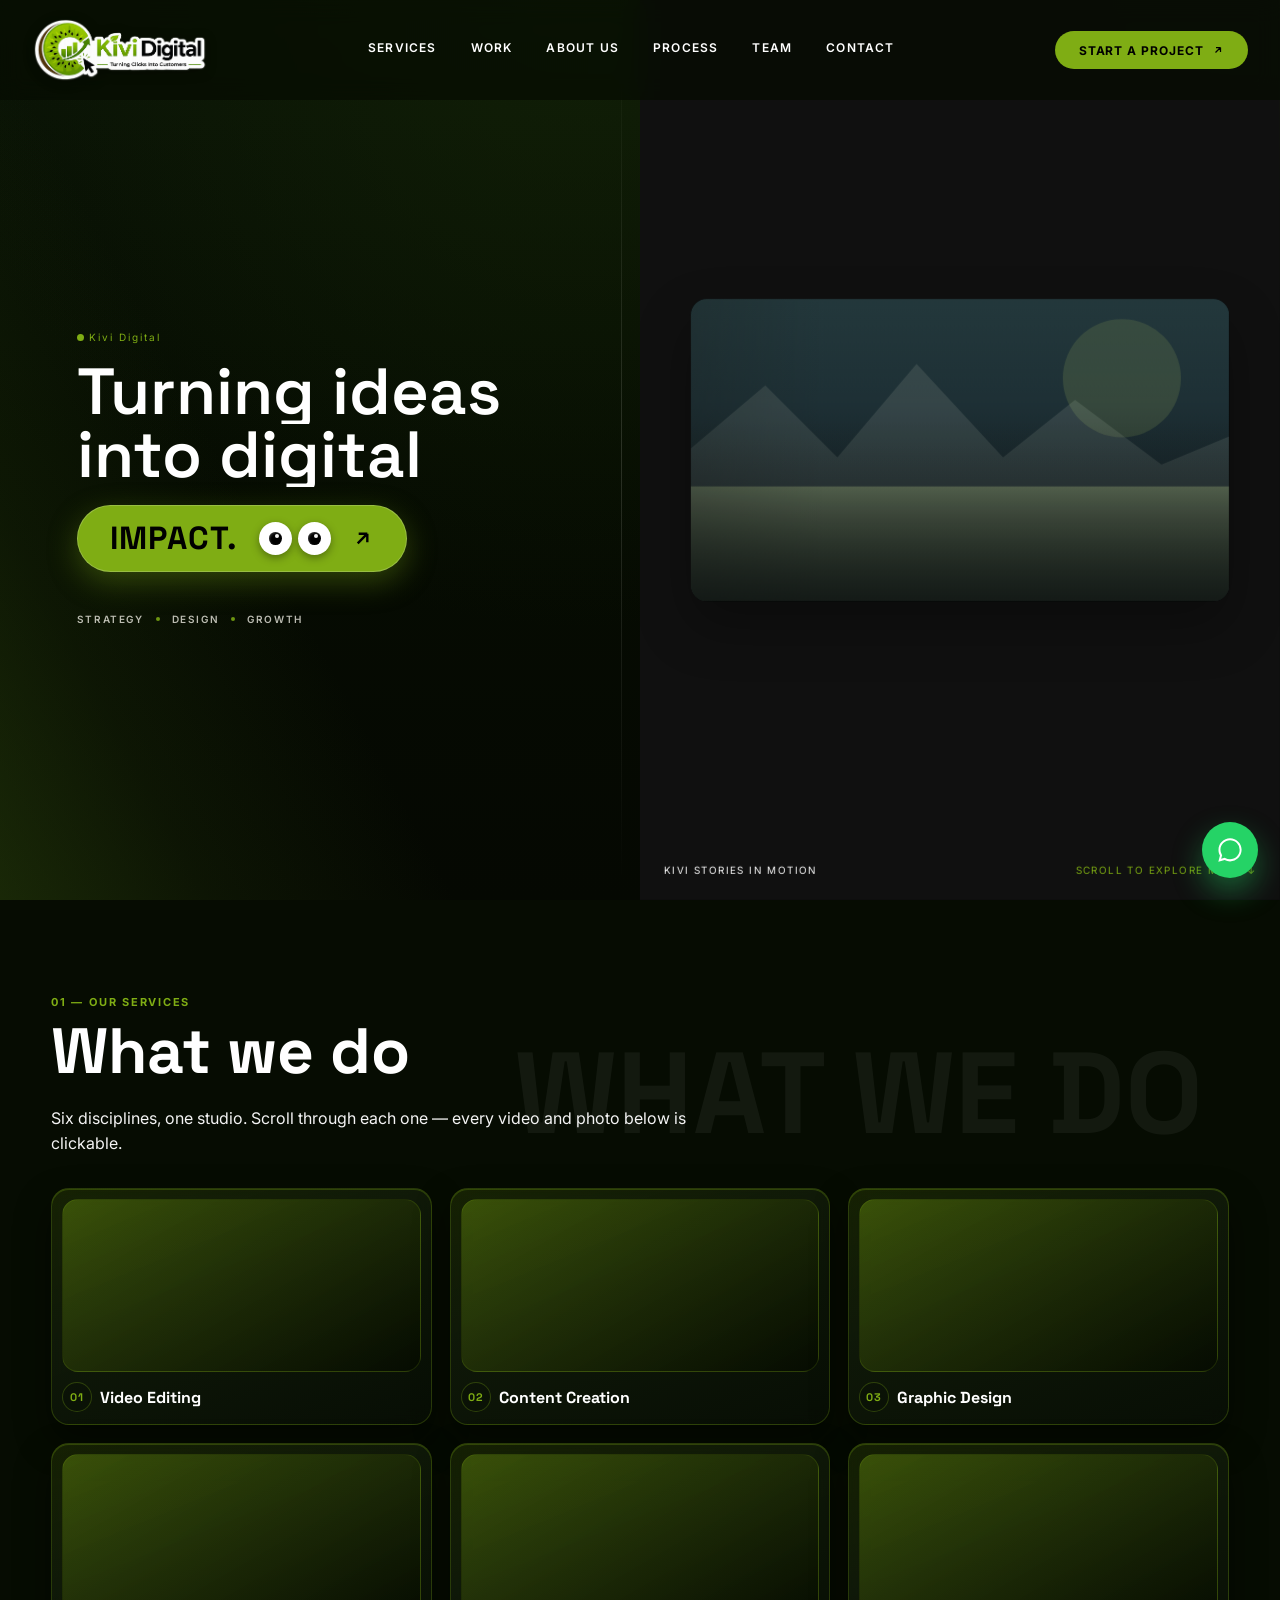
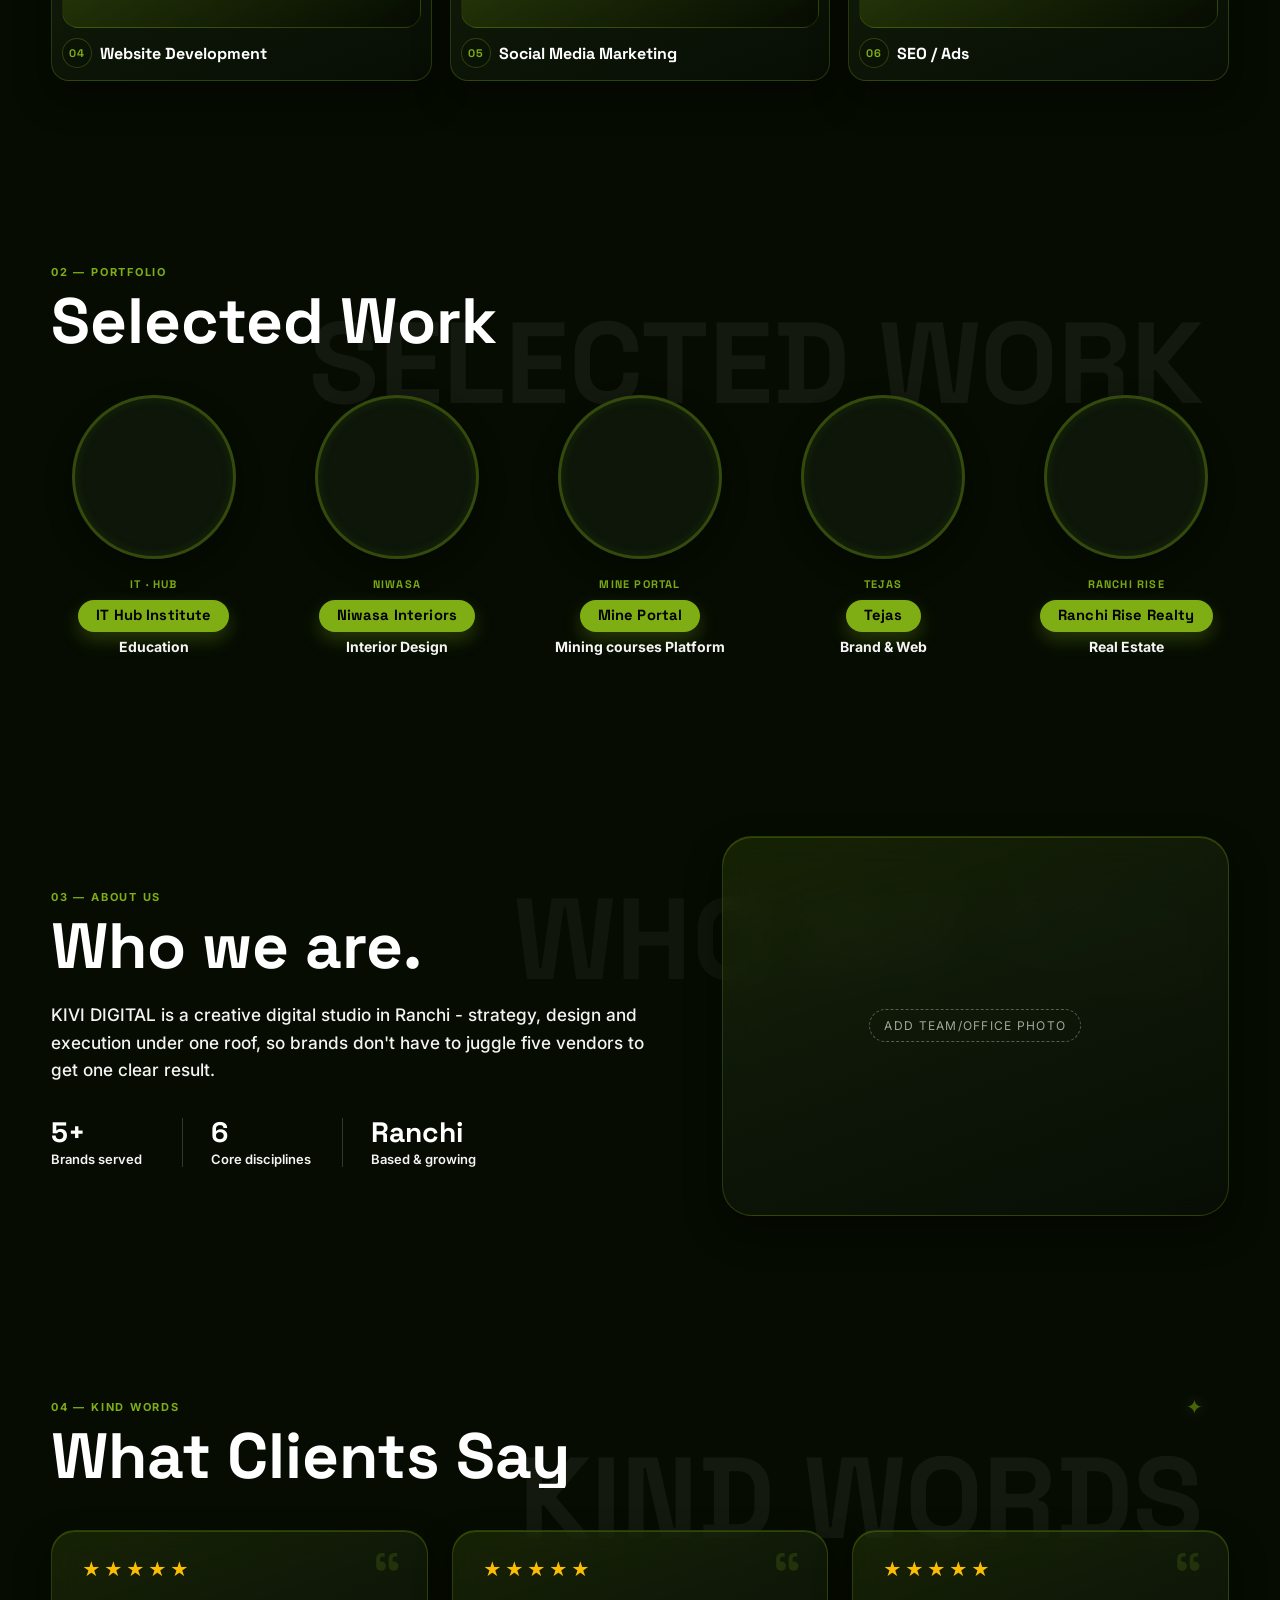
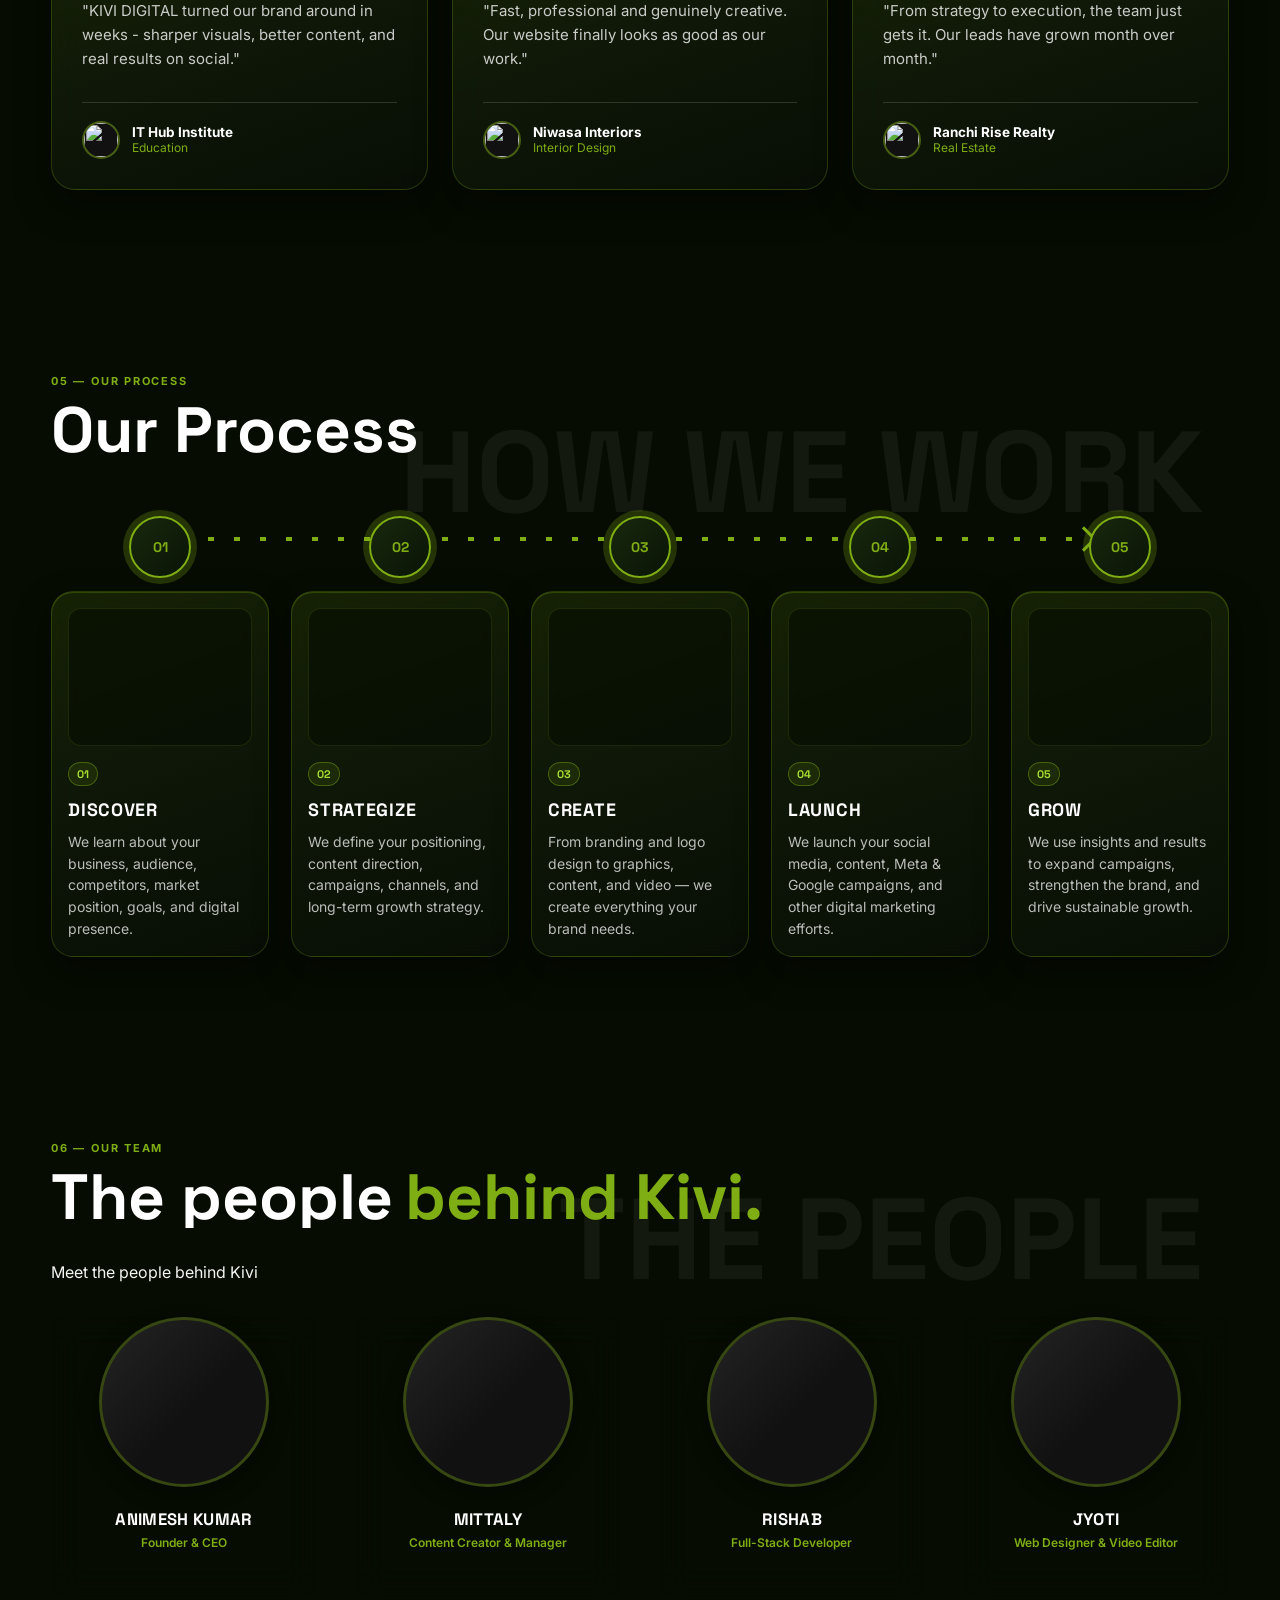
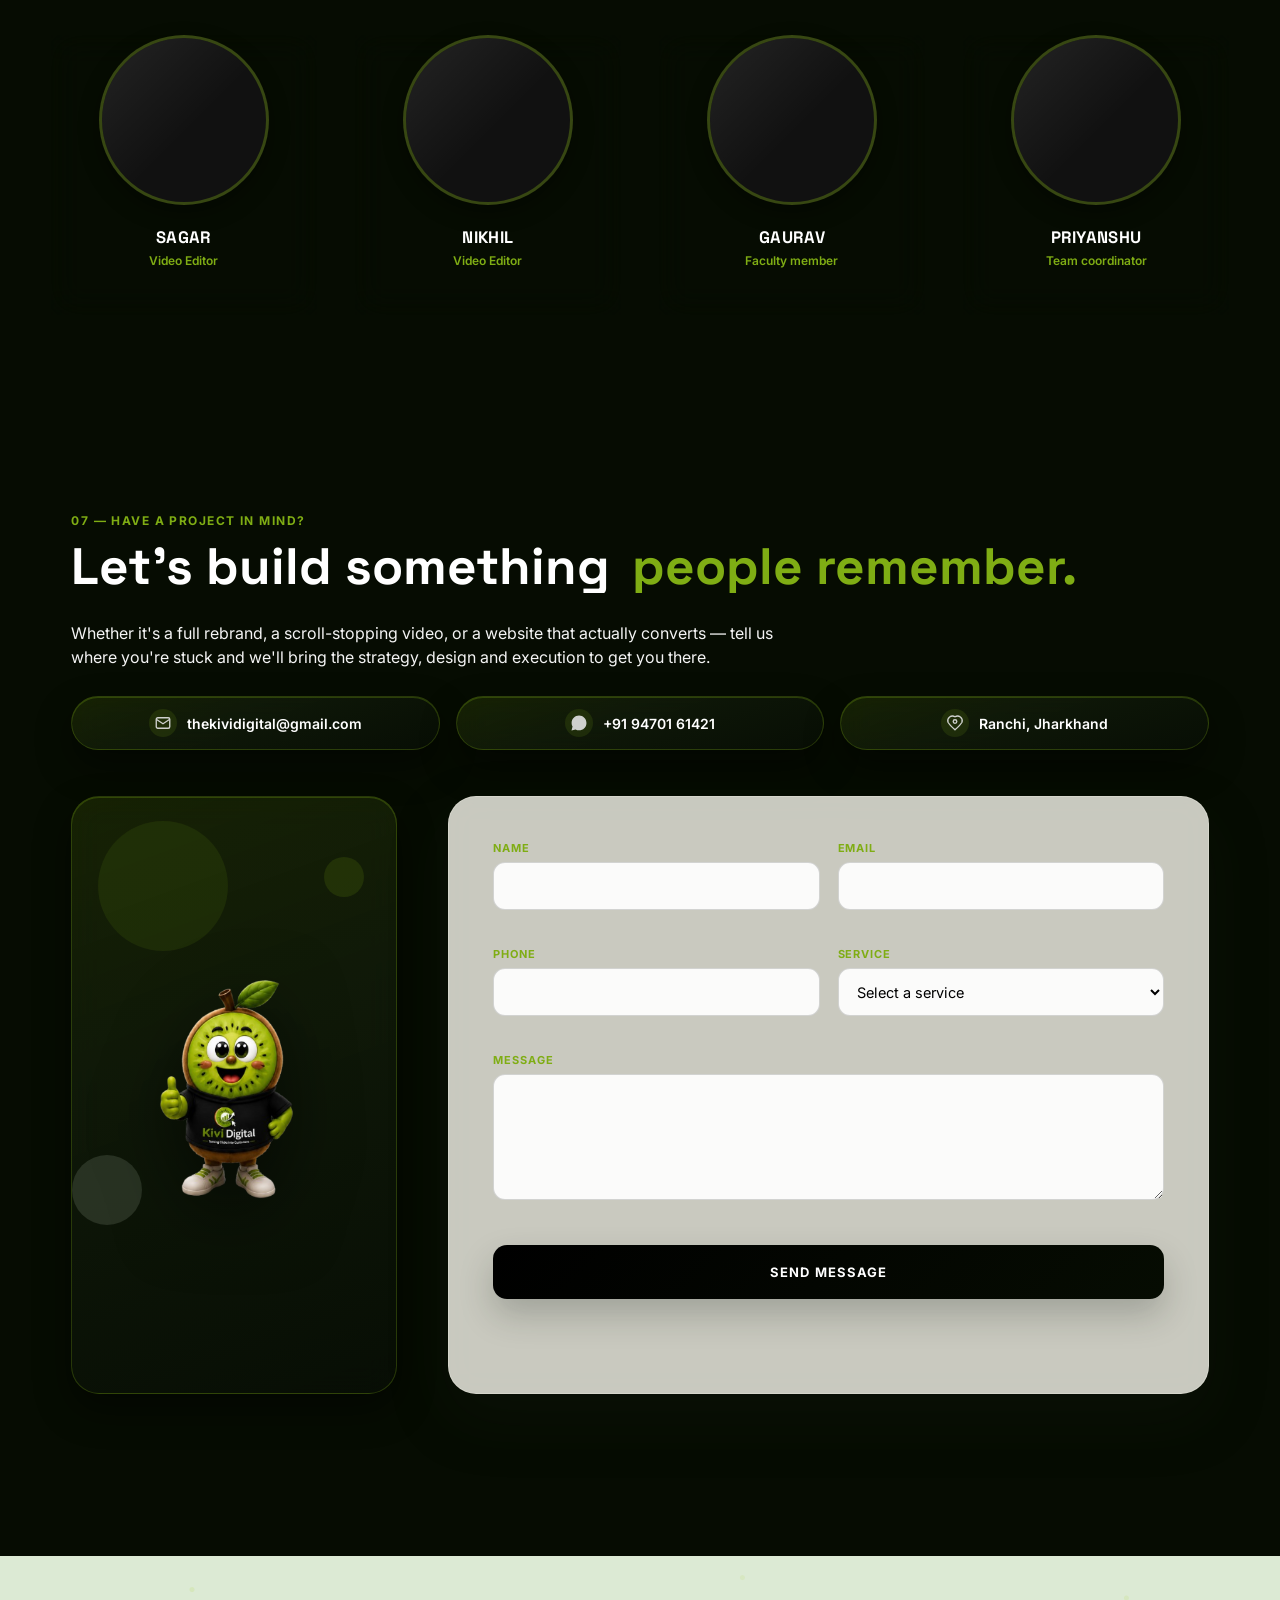
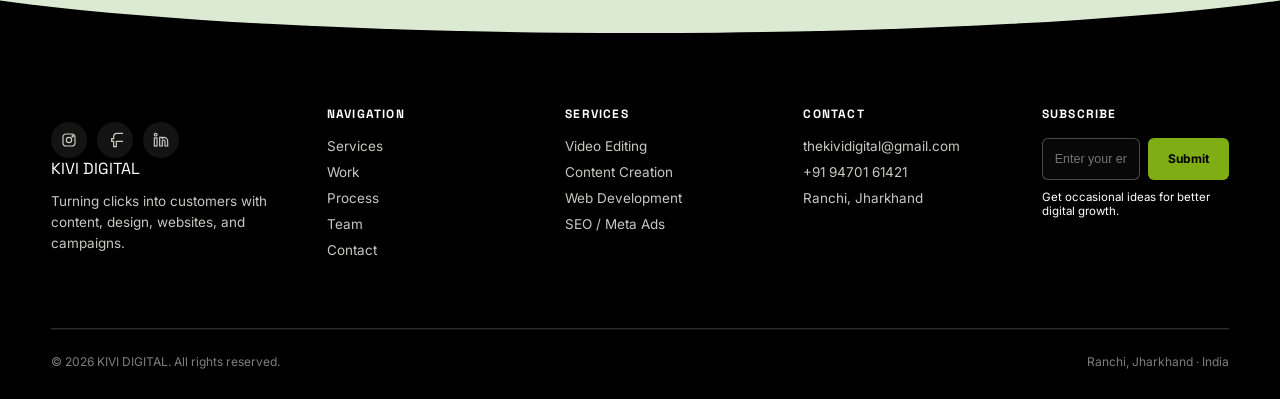
==== commit a66dc759: "Update social media links to use SVG icons and adjust body background properties for improved layout" ====
--- a/kivi-digital/index.html
+++ b/kivi-digital/index.html
@@ -259,9 +259,9 @@
           <div class="work-card-visual">
             <button class="work-card-media kv-clickable" data-media="work-it-hub" data-lightbox-trigger data-lightbox-type="image" data-lightbox-title="IT Hub Institute"></button>
             <div class="work-card-socials" aria-label="IT Hub Institute social links">
-              <a href="https://www.facebook.com/ithubinstitutes" target="_blank" rel="noopener noreferrer" aria-label="IT Hub Institute on Facebook">f</a>
-              <a href="https://www.instagram.com/ithubinstitute/" target="_blank" rel="noopener noreferrer" aria-label="IT Hub Institute on Instagram">◎</a>
-              <a href="https://www.youtube.com/@ithubinstitute/featured" target="_blank" rel="noopener noreferrer" aria-label="IT Hub Institute on YouTube">▶</a>
+              <a href="https://www.facebook.com/ithubinstitutes" target="_blank" rel="noopener noreferrer" aria-label="IT Hub Institute on Facebook"><svg viewBox="0 0 24 24" aria-hidden="true"><circle cx="12" cy="12" r="12" fill="#1877F2"/><path fill="#fff" d="M15.9 8.6h-1.7c-.5 0-.9.4-.9.9v1.6h2.6l-.3 2.5h-2.3V19h-2.6v-5.4H8.9v-2.5h1.8V9.3c0-1.9 1.2-3.3 3.3-3.3h1.9v2.6z"/></svg></a>
+              <a href="https://www.instagram.com/ithubinstitute/" target="_blank" rel="noopener noreferrer" aria-label="IT Hub Institute on Instagram"><svg viewBox="0 0 24 24" aria-hidden="true"><defs><linearGradient id="igGrad1" x1="0" y1="0" x2="24" y2="24"><stop offset="0" stop-color="#feda75"/><stop offset=".35" stop-color="#d62976"/><stop offset=".65" stop-color="#962fbf"/><stop offset="1" stop-color="#4f5bd5"/></linearGradient></defs><rect x="1" y="1" width="22" height="22" rx="6" fill="url(#igGrad1)"/><rect x="6.2" y="6.2" width="11.6" height="11.6" rx="3.4" fill="none" stroke="#fff" stroke-width="1.6"/><circle cx="12" cy="12" r="3.1" fill="none" stroke="#fff" stroke-width="1.6"/><circle cx="17.4" cy="6.6" r="1.1" fill="#fff"/></svg></a>
+              <a href="https://www.youtube.com/@ithubinstitute/featured" target="_blank" rel="noopener noreferrer" aria-label="IT Hub Institute on YouTube"><svg viewBox="0 0 24 24" aria-hidden="true"><rect x="1" y="4" width="22" height="16" rx="5" fill="#FF0000"/><path d="M10 8.5l6 3.5-6 3.5z" fill="#fff"/></svg></a>
             </div>
           </div>
           <div class="work-card-foot">
@@ -274,9 +274,9 @@
           <div class="work-card-visual">
             <button class="work-card-media kv-clickable" data-media="work-niwasa" data-lightbox-trigger data-lightbox-type="image" data-lightbox-title="Niwasa Interiors"></button>
             <div class="work-card-socials" aria-label="Niwasa Interiors social links">
-              <a href="https://www.facebook.com/1155610784308636?ref=PROFILE_EDIT_xav_ig_profile_page_web" target="_blank" rel="noopener noreferrer" aria-label="Niwasa Interiors on Facebook">f</a>
-              <a href="https://www.instagram.com/niwasainteriors/" target="_blank" rel="noopener noreferrer" aria-label="Niwasa Interiors on Instagram">◎</a>
-              <a href="https://l.instagram.com/?u=https%3A%2F%2Fyoutube.com%2F%40niwasainteriors%3Fsi%3D4TpJJz-MazYkSlpyp%26fbclid%3DPAcGRvZgJleHRuA2FlbQIxMQBzcnRjBmFwcF9pZA85MzY2MTk3NDMzOTI0NTkAAac__8Nf4hv7DV4kK-mT0uFf4wrmo03U3kAbcW0qfEZgpMxgSIaV_aq9q6Il2w_aem_xRXgySd5f09oE3nFGHRIaQ&amp;e=AUABkic9eb0SYjO7Gy3uugTg1vlm47rASwFYL-1ZmlRYX29EU9rWeFruPJJL87iq7rud8-kdLEMuYnt5n_DLQ4C7p86vvCC-OoIFwQqN1-ntK2zNzKbsF2GlAubOXtsnxW2h1Qw8Nb-C9u1s5Q3TrxU" target="_blank" rel="noopener noreferrer" aria-label="Niwasa Interiors on YouTube">▶</a>
+              <a href="https://www.facebook.com/1155610784308636?ref=PROFILE_EDIT_xav_ig_profile_page_web" target="_blank" rel="noopener noreferrer" aria-label="Niwasa Interiors on Facebook"><svg viewBox="0 0 24 24" aria-hidden="true"><circle cx="12" cy="12" r="12" fill="#1877F2"/><path fill="#fff" d="M15.9 8.6h-1.7c-.5 0-.9.4-.9.9v1.6h2.6l-.3 2.5h-2.3V19h-2.6v-5.4H8.9v-2.5h1.8V9.3c0-1.9 1.2-3.3 3.3-3.3h1.9v2.6z"/></svg></a>
+              <a href="https://www.instagram.com/niwasainteriors/" target="_blank" rel="noopener noreferrer" aria-label="Niwasa Interiors on Instagram"><svg viewBox="0 0 24 24" aria-hidden="true"><defs><linearGradient id="igGrad2" x1="0" y1="0" x2="24" y2="24"><stop offset="0" stop-color="#feda75"/><stop offset=".35" stop-color="#d62976"/><stop offset=".65" stop-color="#962fbf"/><stop offset="1" stop-color="#4f5bd5"/></linearGradient></defs><rect x="1" y="1" width="22" height="22" rx="6" fill="url(#igGrad2)"/><rect x="6.2" y="6.2" width="11.6" height="11.6" rx="3.4" fill="none" stroke="#fff" stroke-width="1.6"/><circle cx="12" cy="12" r="3.1" fill="none" stroke="#fff" stroke-width="1.6"/><circle cx="17.4" cy="6.6" r="1.1" fill="#fff"/></svg></a>
+              <a href="https://l.instagram.com/?u=https%3A%2F%2Fyoutube.com%2F%40niwasainteriors%3Fsi%3D4TpJJz-MazYkSlpyp%26fbclid%3DPAcGRvZgJleHRuA2FlbQIxMQBzcnRjBmFwcF9pZA85MzY2MTk3NDMzOTI0NTkAAac__8Nf4hv7DV4kK-mT0uFf4wrmo03U3kAbcW0qfEZgpMxgSIaV_aq9q6Il2w_aem_xRXgySd5f09oE3nFGHRIaQ&amp;e=AUABkic9eb0SYjO7Gy3uugTg1vlm47rASwFYL-1ZmlRYX29EU9rWeFruPJJL87iq7rud8-kdLEMuYnt5n_DLQ4C7p86vvCC-OoIFwQqN1-ntK2zNzKbsF2GlAubOXtsnxW2h1Qw8Nb-C9u1s5Q3TrxU" target="_blank" rel="noopener noreferrer" aria-label="Niwasa Interiors on YouTube"><svg viewBox="0 0 24 24" aria-hidden="true"><rect x="1" y="4" width="22" height="16" rx="5" fill="#FF0000"/><path d="M10 8.5l6 3.5-6 3.5z" fill="#fff"/></svg></a>
             </div>
           </div>
           <div class="work-card-foot">
@@ -289,9 +289,9 @@
           <div class="work-card-visual">
             <button class="work-card-media kv-clickable" data-media="work-mine-portal" data-lightbox-trigger data-lightbox-type="image" data-lightbox-title="Mine Portal"></button>
             <div class="work-card-socials" aria-label="Mine Portal social links">
-              <a href="https://www.facebook.com/mineportal.in" target="_blank" rel="noopener noreferrer" aria-label="Mine Portal on Facebook">f</a>
-              <a href="https://www.instagram.com/mine_portal/?hl=en" target="_blank" rel="noopener noreferrer" aria-label="Mine Portal on Instagram">◎</a>
-              <a href="https://www.youtube.com/@mineportal-allminingsoluti5048" target="_blank" rel="noopener noreferrer" aria-label="Mine Portal on YouTube">▶</a>
+              <a href="https://www.facebook.com/mineportal.in" target="_blank" rel="noopener noreferrer" aria-label="Mine Portal on Facebook"><svg viewBox="0 0 24 24" aria-hidden="true"><circle cx="12" cy="12" r="12" fill="#1877F2"/><path fill="#fff" d="M15.9 8.6h-1.7c-.5 0-.9.4-.9.9v1.6h2.6l-.3 2.5h-2.3V19h-2.6v-5.4H8.9v-2.5h1.8V9.3c0-1.9 1.2-3.3 3.3-3.3h1.9v2.6z"/></svg></a>
+              <a href="https://www.instagram.com/mine_portal/?hl=en" target="_blank" rel="noopener noreferrer" aria-label="Mine Portal on Instagram"><svg viewBox="0 0 24 24" aria-hidden="true"><defs><linearGradient id="igGrad3" x1="0" y1="0" x2="24" y2="24"><stop offset="0" stop-color="#feda75"/><stop offset=".35" stop-color="#d62976"/><stop offset=".65" stop-color="#962fbf"/><stop offset="1" stop-color="#4f5bd5"/></linearGradient></defs><rect x="1" y="1" width="22" height="22" rx="6" fill="url(#igGrad3)"/><rect x="6.2" y="6.2" width="11.6" height="11.6" rx="3.4" fill="none" stroke="#fff" stroke-width="1.6"/><circle cx="12" cy="12" r="3.1" fill="none" stroke="#fff" stroke-width="1.6"/><circle cx="17.4" cy="6.6" r="1.1" fill="#fff"/></svg></a>
+              <a href="https://www.youtube.com/@mineportal-allminingsoluti5048" target="_blank" rel="noopener noreferrer" aria-label="Mine Portal on YouTube"><svg viewBox="0 0 24 24" aria-hidden="true"><rect x="1" y="4" width="22" height="16" rx="5" fill="#FF0000"/><path d="M10 8.5l6 3.5-6 3.5z" fill="#fff"/></svg></a>
             </div>
           </div>
           <div class="work-card-foot">
@@ -304,8 +304,8 @@
           <div class="work-card-visual">
             <button class="work-card-media kv-clickable" data-media="work-kivi" data-lightbox-trigger data-lightbox-type="image" data-lightbox-title="Kivi Digital"></button>
             <div class="work-card-socials" aria-label="Tejas social links">
-              <a href="https://www.instagram.com/tejaswealthpartners/" target="_blank" rel="noopener noreferrer" aria-label="Tejas on Instagram">◎</a>
-              <a href="https://www.youtube.com/@TejasWealthPartners" target="_blank" rel="noopener noreferrer" aria-label="Tejas on YouTube">▶</a>
+              <a href="https://www.instagram.com/tejaswealthpartners/" target="_blank" rel="noopener noreferrer" aria-label="Tejas on Instagram"><svg viewBox="0 0 24 24" aria-hidden="true"><defs><linearGradient id="igGrad4" x1="0" y1="0" x2="24" y2="24"><stop offset="0" stop-color="#feda75"/><stop offset=".35" stop-color="#d62976"/><stop offset=".65" stop-color="#962fbf"/><stop offset="1" stop-color="#4f5bd5"/></linearGradient></defs><rect x="1" y="1" width="22" height="22" rx="6" fill="url(#igGrad4)"/><rect x="6.2" y="6.2" width="11.6" height="11.6" rx="3.4" fill="none" stroke="#fff" stroke-width="1.6"/><circle cx="12" cy="12" r="3.1" fill="none" stroke="#fff" stroke-width="1.6"/><circle cx="17.4" cy="6.6" r="1.1" fill="#fff"/></svg></a>
+              <a href="https://www.youtube.com/@TejasWealthPartners" target="_blank" rel="noopener noreferrer" aria-label="Tejas on YouTube"><svg viewBox="0 0 24 24" aria-hidden="true"><rect x="1" y="4" width="22" height="16" rx="5" fill="#FF0000"/><path d="M10 8.5l6 3.5-6 3.5z" fill="#fff"/></svg></a>
             </div>
           </div>
           <div class="work-card-foot">
@@ -318,8 +318,8 @@
           <div class="work-card-visual">
             <button class="work-card-media kv-clickable" data-media="work-ranchi-rise" data-lightbox-trigger data-lightbox-type="image" data-lightbox-title="Ranchi Rise Realty"></button>
             <div class="work-card-socials" aria-label="Ranchi Rise Realty social links">
-              <a href="https://www.facebook.com/p/Ranchi-Rise-Realty-61590198563903/" target="_blank" rel="noopener noreferrer" aria-label="Ranchi Rise Realty on Facebook">f</a>
-              <a href="https://www.youtube.com/@RanchiRiseRealty" target="_blank" rel="noopener noreferrer" aria-label="Ranchi Rise Realty on YouTube">▶</a>
+              <a href="https://www.facebook.com/p/Ranchi-Rise-Realty-61590198563903/" target="_blank" rel="noopener noreferrer" aria-label="Ranchi Rise Realty on Facebook"><svg viewBox="0 0 24 24" aria-hidden="true"><circle cx="12" cy="12" r="12" fill="#1877F2"/><path fill="#fff" d="M15.9 8.6h-1.7c-.5 0-.9.4-.9.9v1.6h2.6l-.3 2.5h-2.3V19h-2.6v-5.4H8.9v-2.5h1.8V9.3c0-1.9 1.2-3.3 3.3-3.3h1.9v2.6z"/></svg></a>
+              <a href="https://www.youtube.com/@RanchiRiseRealty" target="_blank" rel="noopener noreferrer" aria-label="Ranchi Rise Realty on YouTube"><svg viewBox="0 0 24 24" aria-hidden="true"><rect x="1" y="4" width="22" height="16" rx="5" fill="#FF0000"/><path d="M10 8.5l6 3.5-6 3.5z" fill="#fff"/></svg></a>
             </div>
           </div>
           <div class="work-card-foot">
--- a/kivi-digital/css/style.css
+++ b/kivi-digital/css/style.css
@@ -2786,9 +2786,12 @@
   aspect-ratio: 1 / 1;
   border-radius: 50%;
   background-color: #0d1609;
-  background-size: cover;
+  background-size: contain;
   background-repeat: no-repeat;
   background-position: center;
+  background-origin: padding-box;
+  padding: 10%;
+  box-sizing: border-box;
   border: 3px solid rgba(127, 173, 20, 0.35);
   overflow: hidden;
   cursor: zoom-in;
@@ -2920,6 +2923,11 @@
   line-height: 1;
   transition: background 180ms var(--ease), color 180ms var(--ease), transform 180ms var(--ease);
 }
+.sec-work .work-card-socials a svg {
+  width: 20px;
+  height: 20px;
+  display: block;
+}
 .sec-work .work-card-socials a:hover,
 .sec-work .work-card-socials a:focus-visible {
   background: var(--lime);
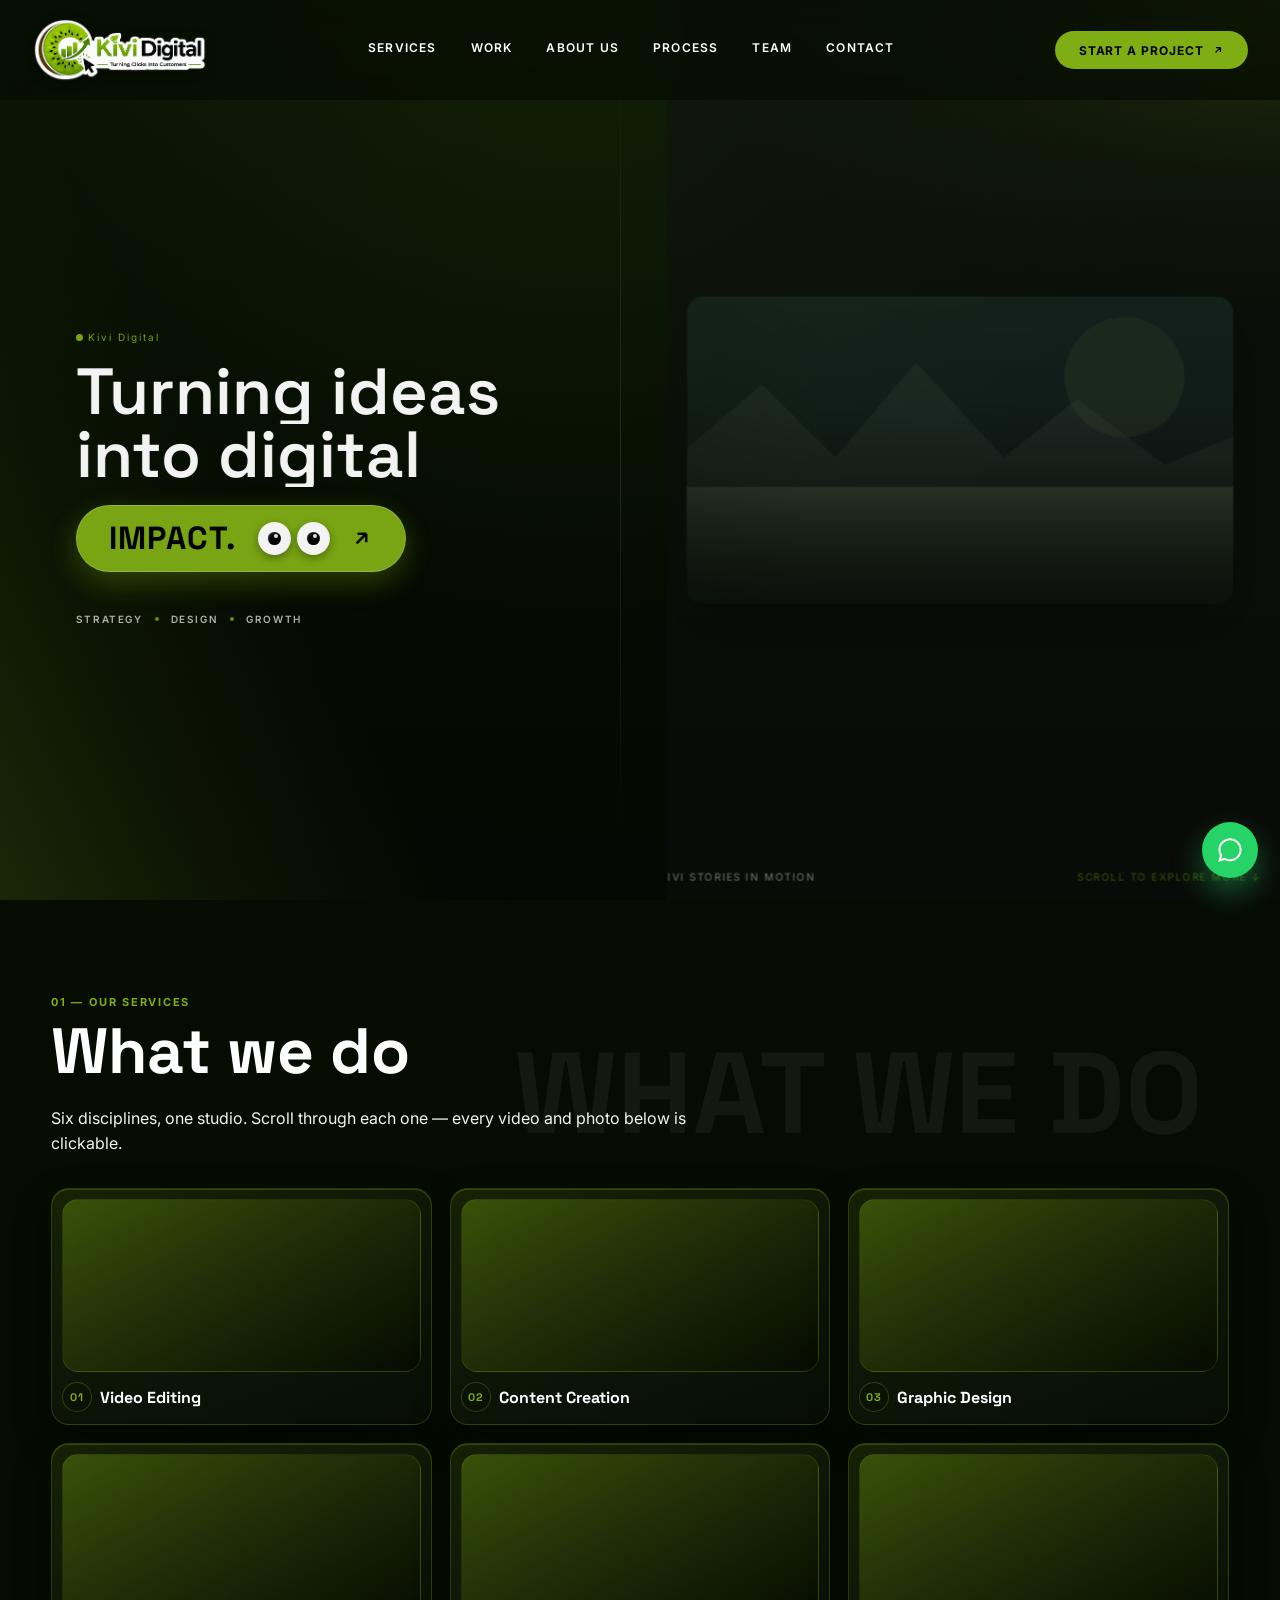
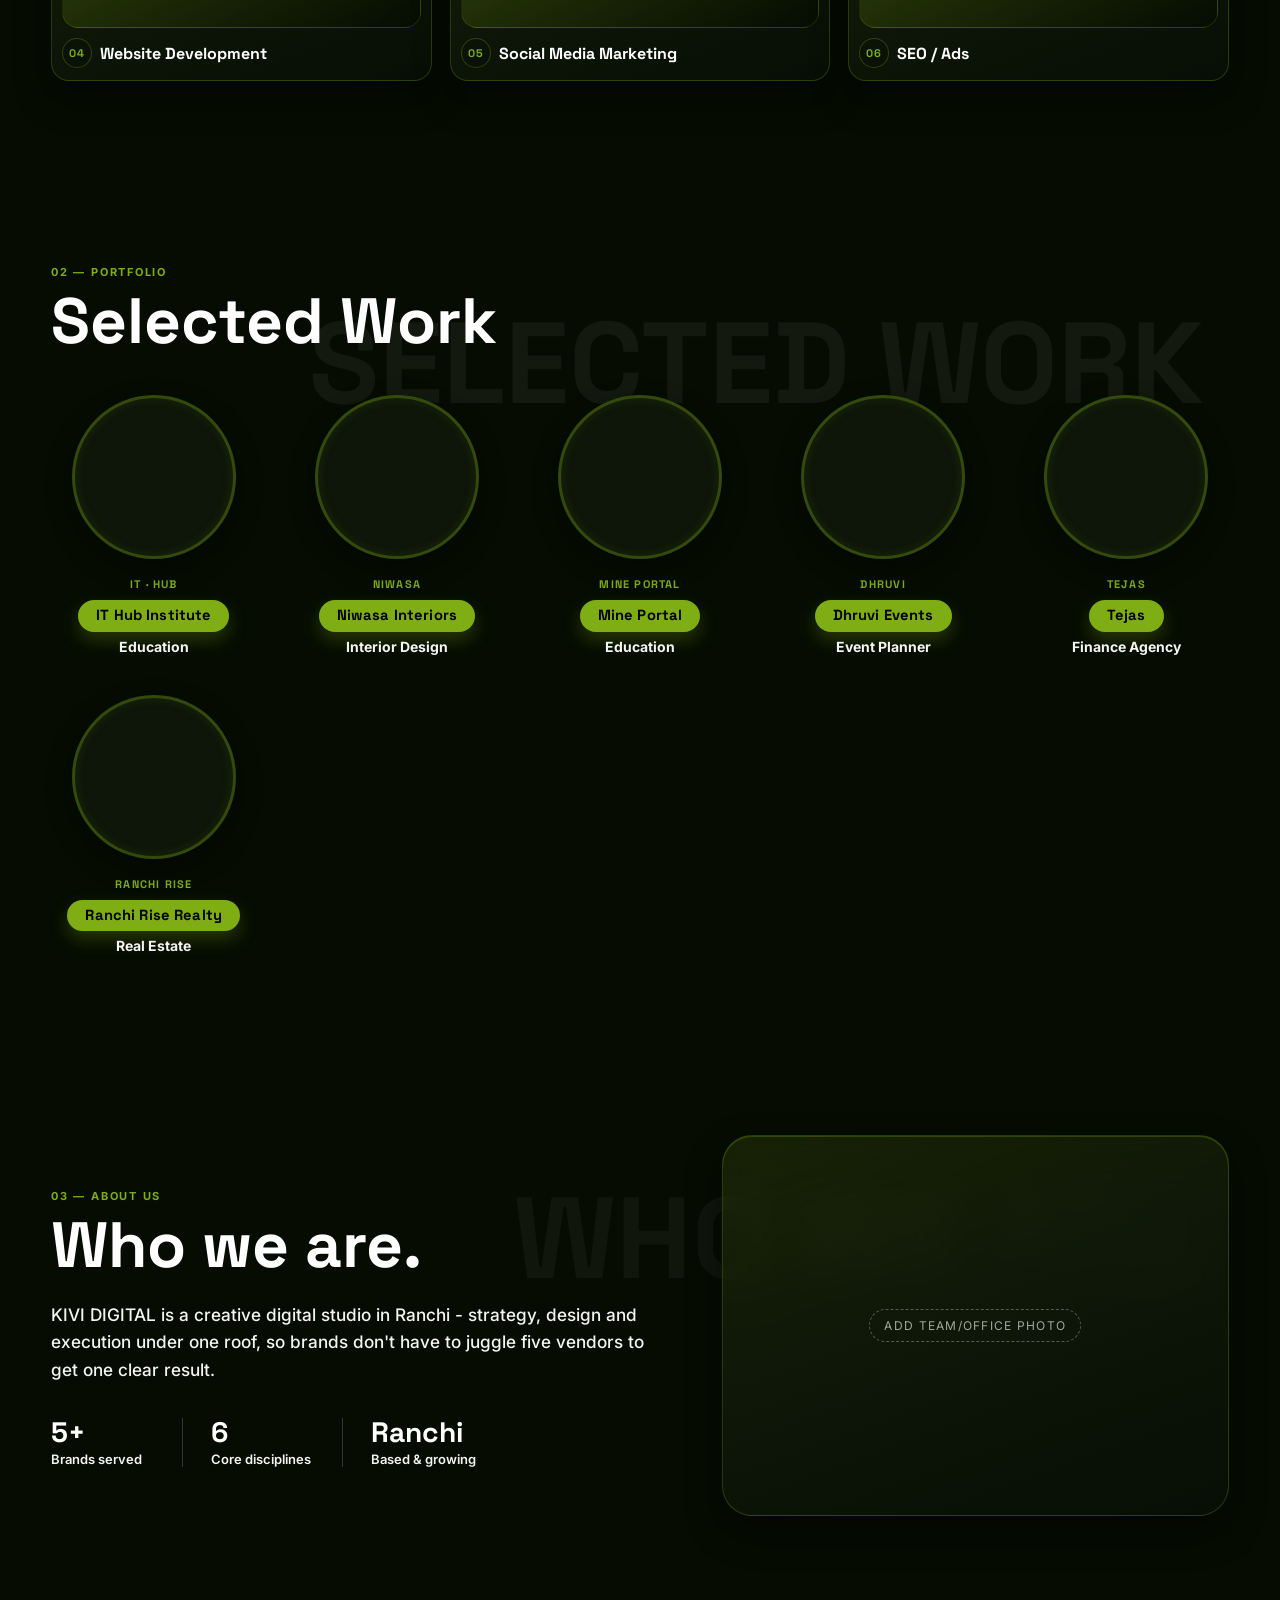
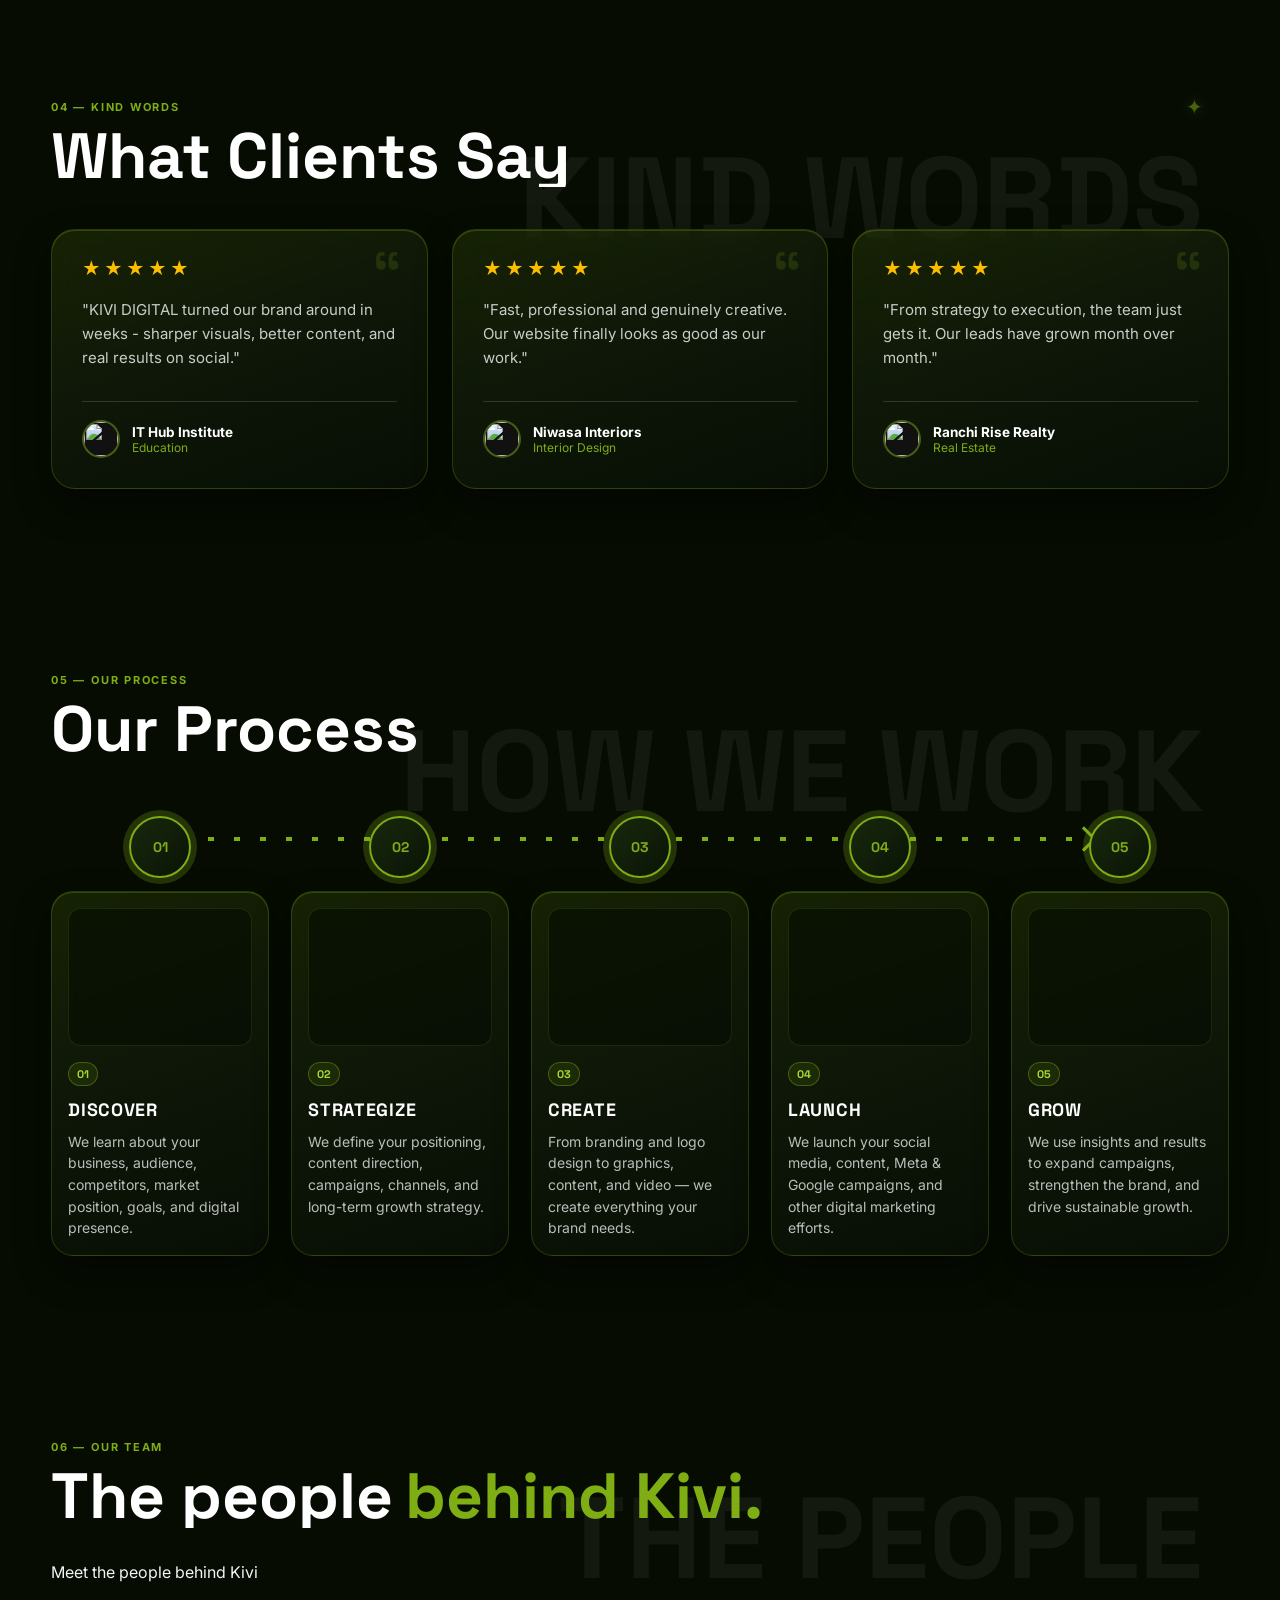
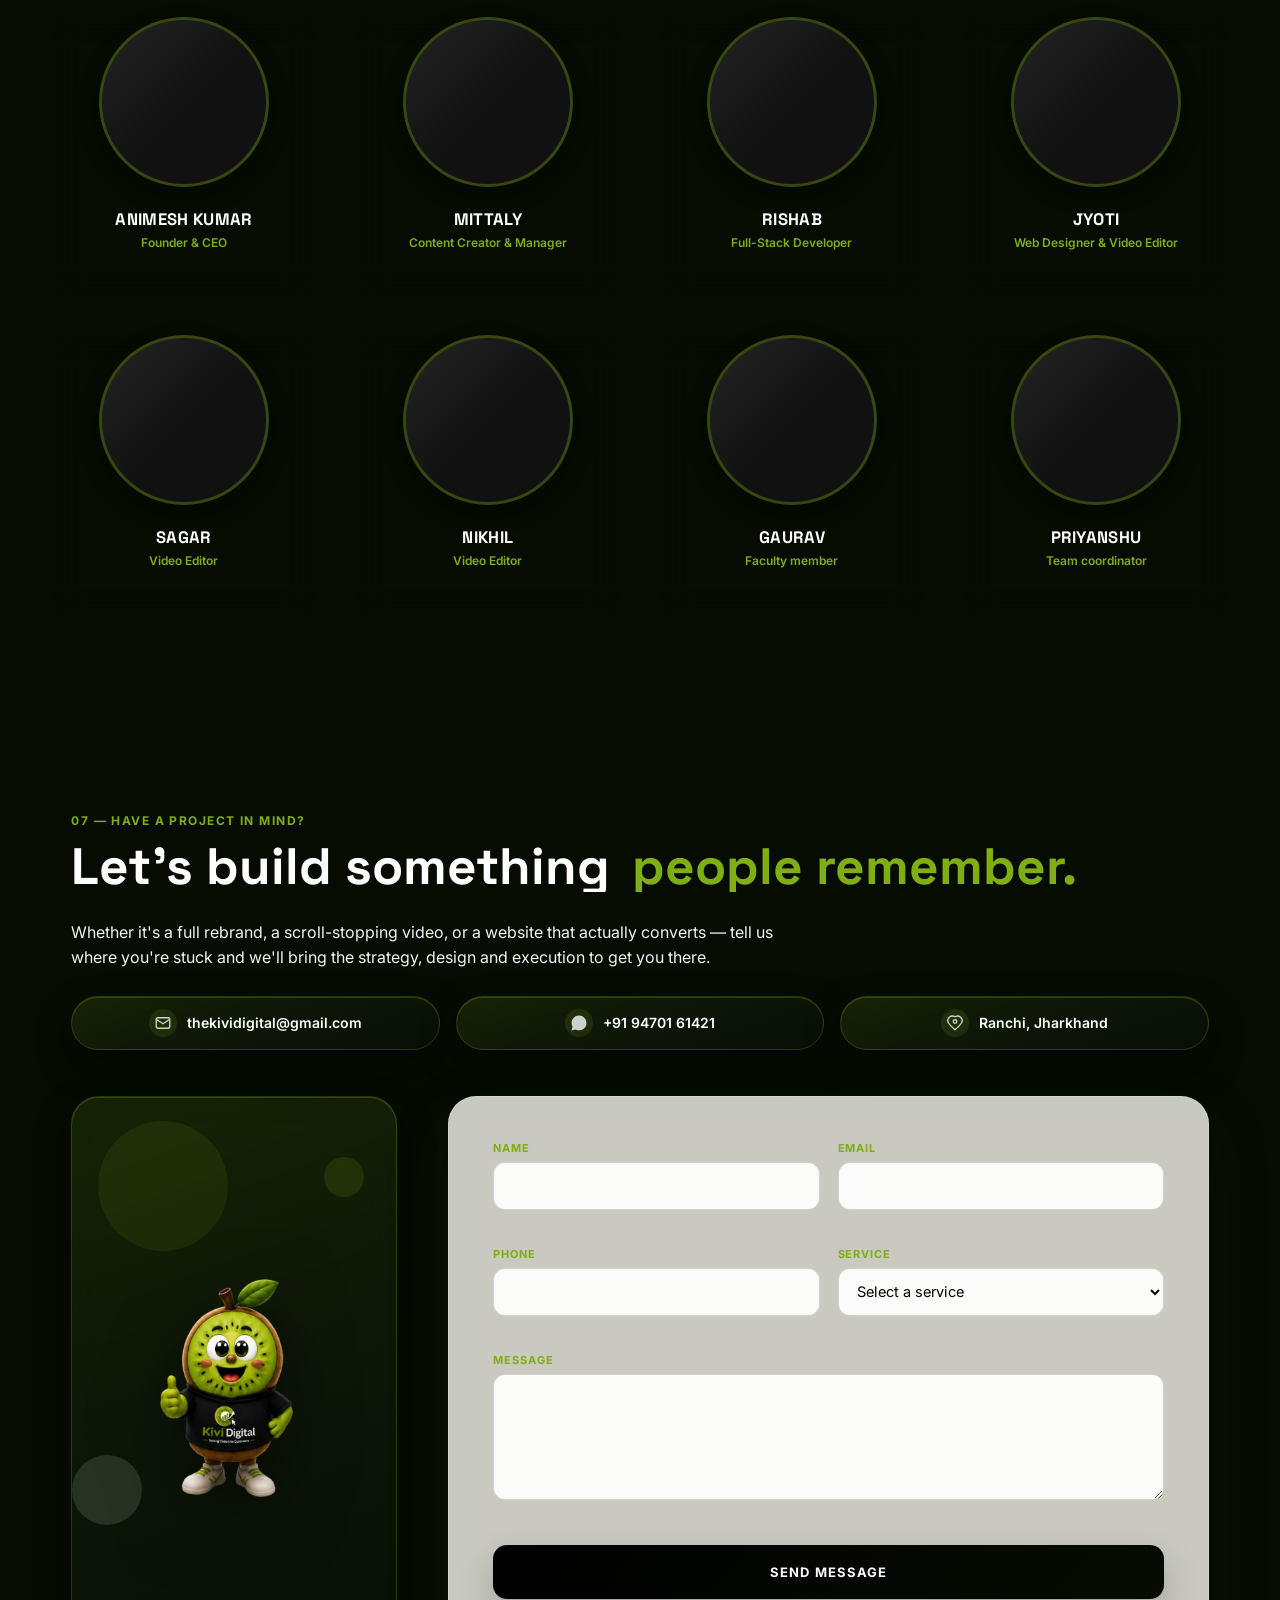
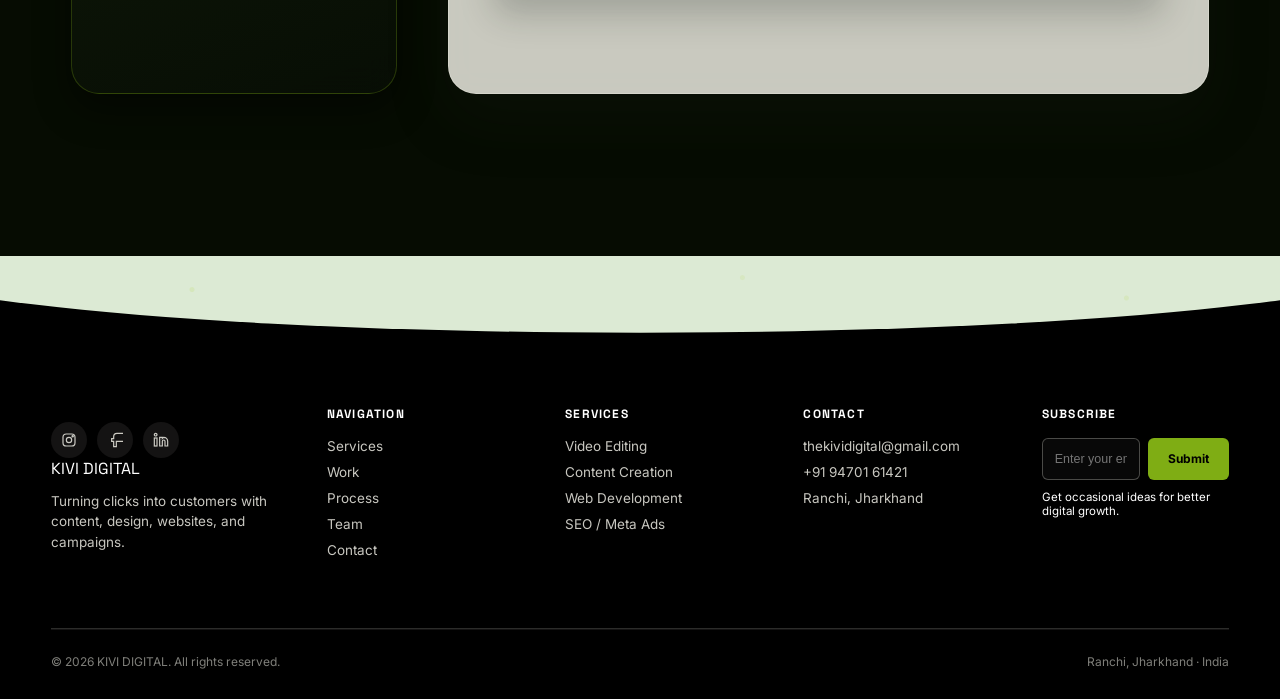
==== commit 90b6b05f: "Add Dhruvi Events media and update category labels for improved clarity" ====
--- a/kivi-digital/index.html
+++ b/kivi-digital/index.html
@@ -297,7 +297,22 @@
           <div class="work-card-foot">
             <span class="work-logo">MINE PORTAL</span>
             <a class="work-name font-display" href="https://mineportal.in/dashboard" target="_blank" rel="noopener noreferrer">Mine Portal</a>
-            <span class="work-cat">Mining courses Platform</span>
+            <span class="work-cat">Education</span>
+          </div>
+        </article>
+        <article class="work-card">
+          <div class="work-card-visual">
+            <button class="work-card-media kv-clickable" data-media="work-dhruvi-events" data-lightbox-trigger data-lightbox-type="image" data-lightbox-title="Dhruvi Events"></button>
+            <div class="work-card-socials" aria-label="Dhruvi Events social links">
+              <a href="https://www.facebook.com/profile.php?id=61594262802152" target="_blank" rel="noopener noreferrer" aria-label="Dhruvi Events on Facebook"><svg viewBox="0 0 24 24" aria-hidden="true"><circle cx="12" cy="12" r="12" fill="#1877F2"/><path fill="#fff" d="M15.9 8.6h-1.7c-.5 0-.9.4-.9.9v1.6h2.6l-.3 2.5h-2.3V19h-2.6v-5.4H8.9v-2.5h1.8V9.3c0-1.9 1.2-3.3 3.3-3.3h1.9v2.6z"/></svg></a>
+              <a href="https://www.instagram.com/dhruvi_events707/" target="_blank" rel="noopener noreferrer" aria-label="Dhruvi Events on Instagram"><svg viewBox="0 0 24 24" aria-hidden="true"><defs><linearGradient id="igGrad1" x1="0" y1="0" x2="24" y2="24"><stop offset="0" stop-color="#feda75"/><stop offset=".35" stop-color="#d62976"/><stop offset=".65" stop-color="#962fbf"/><stop offset="1" stop-color="#4f5bd5"/></linearGradient></defs><rect x="1" y="1" width="22" height="22" rx="6" fill="url(#igGrad1)"/><rect x="6.2" y="6.2" width="11.6" height="11.6" rx="3.4" fill="none" stroke="#fff" stroke-width="1.6"/><circle cx="12" cy="12" r="3.1" fill="none" stroke="#fff" stroke-width="1.6"/><circle cx="17.4" cy="6.6" r="1.1" fill="#fff"/></svg></a>
+              <a href="https://www.youtube.com/@dhruvi_events707" target="_blank" rel="noopener noreferrer" aria-label="Dhruvi Events on YouTube"><svg viewBox="0 0 24 24" aria-hidden="true"><rect x="1" y="4" width="22" height="16" rx="5" fill="#FF0000"/><path d="M10 8.5l6 3.5-6 3.5z" fill="#fff"/></svg></a>
+            </div>
+          </div>
+          <div class="work-card-foot">
+            <span class="work-logo">DHRUVI</span>
+            <a class="work-name font-display" href="https://www.ithubinstitute.in/" target="_blank" rel="noopener noreferrer">Dhruvi Events</a>
+            <span class="work-cat">Event Planner</span>
           </div>
         </article>
         <article class="work-card">
@@ -311,7 +326,7 @@
           <div class="work-card-foot">
             <span class="work-logo">TEJAS</span>
             <span class="work-name font-display">Tejas</span>
-            <span class="work-cat">Brand & Web</span>
+            <span class="work-cat">Finance Agency</span>
           </div>
         </article>
         <article class="work-card">
